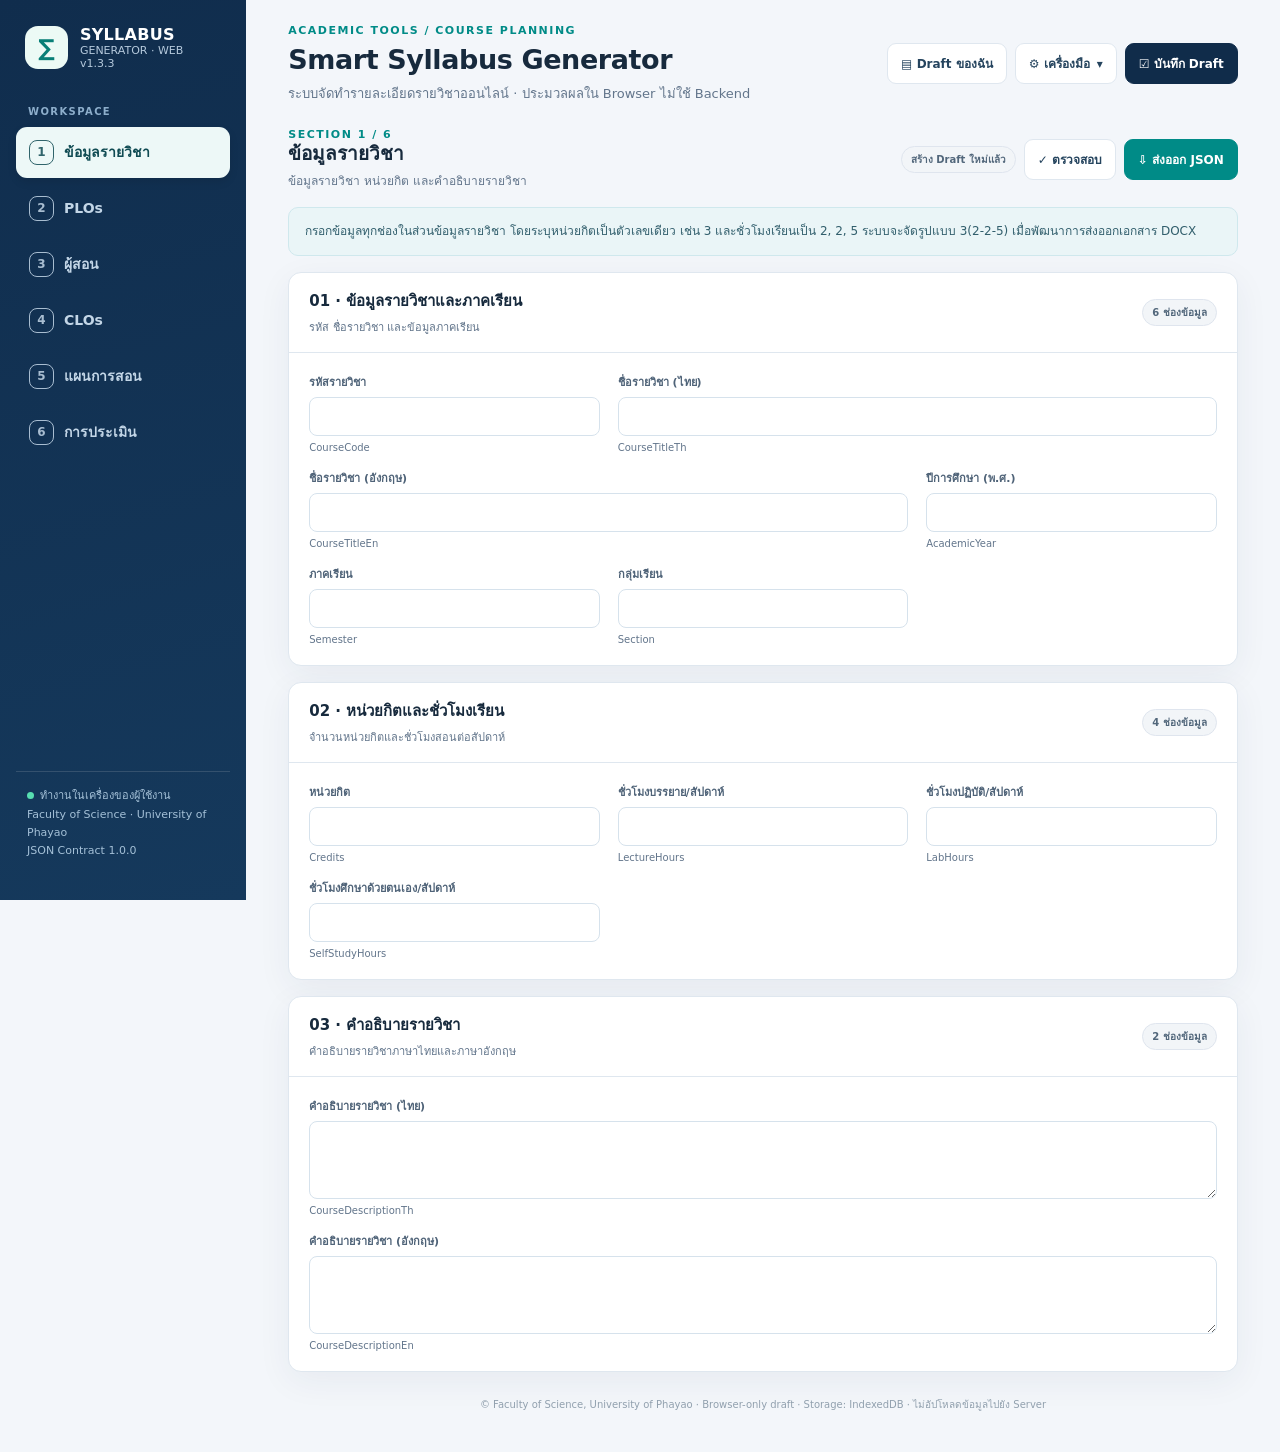
==== index.html @ 1b8a3387 "Fix draft defaults, instructor rows and resource dropdown v1.3.3" ====
<!DOCTYPE html>
<html lang="th">
<head>
<meta charset="UTF-8">
<meta name="viewport" content="width=device-width,initial-scale=1">
<meta name="theme-color" content="#102c4a">
<meta name="description" content="Smart Syllabus Generator — ออกแบบ Course Syllabus พร้อมบันทึก Draft และส่งออก JSON ใน Browser">
<title>Smart Syllabus Generator | Faculty of Science UP</title>
<style>
:root{color-scheme:light;--navy:#102c4a;--navy2:#1a3f65;--ink:#172a3d;--muted:#62758b;--line:#dfe7ef;--bg:#f3f6fa;--white:#fff;--teal:#008b87;--cyan:#dcf4f0;--blue:#edf5fd;--amber:#ad6818;--red:#b93c4c;--green:#0a8863;--shadow:0 9px 34px rgba(27,56,91,.06);font-family:'Sarabun','Leelawadee UI','Noto Sans Thai',system-ui,-apple-system,'Segoe UI',sans-serif}
*{box-sizing:border-box}body{margin:0;background:var(--bg);color:var(--ink);font-size:14px}button,input,textarea,select{font:inherit}button{cursor:pointer}button:disabled{opacity:.55;cursor:wait}button:focus-visible,input:focus-visible,select:focus-visible,textarea:focus-visible{outline:3px solid rgba(0,139,135,.26);outline-offset:2px}button:hover:not(:disabled){filter:brightness(.98)}a{color:var(--teal)}.app{display:grid;grid-template-columns:246px minmax(0,1fr);min-height:100vh}.sidebar{background:linear-gradient(165deg,#102d4d,#15395c);color:#fff;padding:25px 16px;display:flex;flex-direction:column;gap:30px;position:sticky;top:0;height:100vh;overflow:auto}.brand{display:flex;gap:12px;align-items:center;padding:0 9px}.brand-mark{background:#ecfaf5;border-radius:13px;width:43px;height:43px;display:grid;place-items:center;color:#087f77;font-size:23px;font-weight:800}.brand-title{font-weight:800;font-size:16px;letter-spacing:.3px}.brand-small{color:#b5c9dc;font-size:11px}.sidebar-label{color:#8daecb;letter-spacing:1.4px;font-size:10px;font-weight:700;margin:6px 12px 10px}.nav{display:flex;flex-direction:column;gap:5px}.nav button{display:flex;text-align:left;gap:12px;align-items:center;padding:13px 13px;background:transparent;color:#c3d6e7;border:0;border-radius:11px;font-weight:600;width:100%;line-height:1.35}.nav button.active{background:#edf8f7;color:#104b53;box-shadow:0 4px 10px rgba(0,0,0,.09)}.nav button:not(.active):hover{background:rgba(255,255,255,.09);color:white}.nav .num{display:grid;place-items:center;font-size:12px;border:1px solid currentColor;border-radius:8px;min-width:25px;height:25px;opacity:.85}.sidebar-bottom{margin-top:auto;color:#a4c0d7;font-size:11px;padding:15px 11px;border-top:1px solid #34516e;line-height:1.65}.dot{display:inline-block;width:7px;height:7px;background:#57deb1;border-radius:50%;margin-right:6px}.main{min-width:0;padding:24px clamp(17px,3.3vw,50px) 40px;max-width:1560px;width:100%;margin:auto}.topline{display:flex;align-items:center;justify-content:space-between;gap:14px;flex-wrap:wrap}.eyebrow{font-size:11px;font-weight:700;text-transform:uppercase;letter-spacing:1.5px;color:var(--teal)}h1{font-size:27px;margin:6px 0 6px;line-height:1.25;letter-spacing:-.4px}h2{font-size:19px;line-height:1.3;margin:0}h3{font-size:15px;margin:0}p{margin:0}small,.muted{color:var(--muted)}.header-desc{color:var(--muted);font-size:13px}.actions{display:flex;gap:8px;flex-wrap:wrap;align-items:center}.btn{border:1px solid var(--line);background:#fff;color:#25445e;padding:10px 13px;border-radius:9px;font-size:12px;font-weight:700;display:inline-flex;align-items:center;justify-content:center;gap:7px;min-height:38px}.btn-primary{background:var(--teal);border-color:var(--teal);color:#fff}.btn-navy{background:var(--navy);border-color:var(--navy);color:white}.btn-danger{color:var(--red);background:#fff5f6;border-color:#fad9de}.btn-mini{padding:6px 10px;min-height:30px;font-size:11px}.btn-ghost{border-color:transparent;background:transparent}.btn-wide{width:100%}.btn svg{width:16px;height:16px}.hero{margin-top:24px;background:linear-gradient(115deg,#173a5c,#22587b);border-radius:15px;min-height:148px;display:flex;justify-content:space-between;align-items:center;gap:30px;padding:25px 29px;color:white;box-shadow:var(--shadow);position:relative;overflow:hidden}.hero:after{content:"";position:absolute;right:3%;top:-55%;width:300px;height:300px;border:45px solid rgba(255,255,255,.045);border-radius:50%;pointer-events:none}.hero>*{z-index:1}.hero .meta{font-size:11px;color:#aee1e5;letter-spacing:1px;font-weight:700}.hero h2{font-size:24px;max-width:800px;margin:9px 0}.hero .sub{font-size:12px;color:#cadfeb}.hero .offering{background:rgba(255,255,255,.13);padding:12px 15px;border:1px solid rgba(255,255,255,.17);border-radius:10px;text-align:right;min-width:190px}.hero .offering strong{display:block;letter-spacing:.5px;font-size:15px}.hero .offering span{display:block;font-size:10px;color:#c1d5e5}.stats{display:grid;grid-template-columns:repeat(4,minmax(0,1fr));gap:12px;margin:18px 0 22px}.stat{background:white;border:1px solid var(--line);border-radius:12px;padding:15px 17px;display:flex;align-items:center;justify-content:space-between;gap:10px}.stat .hint{font-size:11px;color:var(--muted);font-weight:600}.stat .number{font-weight:800;font-size:24px;margin-top:5px}.stat .symbol{font-size:23px;opacity:.8;color:var(--teal)}.pagebar{display:flex;align-items:center;justify-content:space-between;gap:12px;margin:3px 0 17px;flex-wrap:wrap}.pagebar .intro{font-size:12px;color:var(--muted);margin-top:6px;max-width:800px}.section-stack{display:flex;flex-direction:column;gap:16px}.panel{border:1px solid var(--line);background:white;border-radius:13px;box-shadow:var(--shadow);overflow:hidden}.panel-head{padding:16px 20px;border-bottom:1px solid var(--line);display:flex;align-items:center;justify-content:space-between;gap:12px;flex-wrap:wrap}.panel-head h3{font-size:15px;font-weight:800}.panel-head .subhead{font-size:11px;color:var(--muted);margin-top:5px}.panel-body{padding:20px}.form-grid{display:grid;grid-template-columns:repeat(3,minmax(0,1fr));gap:16px 18px}.field{min-width:0;display:flex;flex-direction:column;gap:6px}.field.wide{grid-column:span 2}.field.full{grid-column:1/-1}.field label{font-size:11px;color:#4f6378;font-weight:700}.field .required{color:var(--red)}.field input,.field select,.field textarea{background:#fff;border:1px solid #d6e2ec;border-radius:8px;color:var(--ink);padding:9px 11px;outline:none;min-height:39px;width:100%}.field input:focus,.field textarea:focus,.field select:focus{border-color:#2caaa1;box-shadow:0 0 0 3px rgba(22,152,144,.11)}.field textarea{min-height:78px;line-height:1.55;resize:vertical}.field .micro{color:var(--muted);font-size:10px}.notice{background:#eaf5f7;border:1px solid #cfe8ed;border-radius:10px;color:#315e6c;padding:13px 16px;font-size:12px;line-height:1.7}.notice.warn{background:#fff8ed;border-color:#f8e7cb;color:#82561e}.table-wrap{overflow-x:auto;width:100%}.editor-table{width:100%;min-width:850px;border-collapse:separate;border-spacing:0;text-align:left}.editor-table th{font-size:10px;font-weight:800;letter-spacing:.05px;text-transform:uppercase;color:#5f7385;background:#f4f8fb;border-bottom:1px solid var(--line);padding:10px 10px;white-space:nowrap}.editor-table td{padding:8px 7px;border-bottom:1px solid #edf1f5;vertical-align:top}.editor-table tr:last-child td{border-bottom:0}.editor-table tr:hover td{background:#fbfdff}.editor-table td input:not([type=checkbox]),.editor-table td select,.editor-table td textarea{background:white;color:var(--ink);border:1px solid #dde6ee;border-radius:7px;padding:9px 8px;width:100%;min-width:88px;min-height:37px}.editor-table td textarea{min-height:58px;resize:vertical;line-height:1.45}.editor-table .narrow{min-width:65px!important;max-width:95px}.editor-table .long{min-width:210px!important}.editor-table .small{min-width:110px!important}.editor-table .row-no{color:#8b9bad;font-size:11px;font-weight:700;padding-top:18px;white-space:nowrap}.editor-table .del{background:#fff7f6;color:#b65057;border:1px solid #f4d6d8;border-radius:7px;width:32px;height:33px}.editor-table .check{width:18px;height:18px;accent-color:var(--teal);margin-top:8px}.table-note{padding:12px 18px;border-top:1px solid var(--line);font-size:11px;color:var(--muted);background:#fbfdff}.inline-row{display:flex;gap:8px;flex-wrap:wrap;align-items:center}.pill{background:#e9f6f3;color:#0c776e;border:1px solid #cef0e9;padding:5px 9px;border-radius:100px;font-size:10px;font-weight:800}.pill.neutral{color:#52677b;background:#f2f5f8;border-color:#dfe5ee}.pill.bad{background:#fff1f1;color:#ae3c4d;border-color:#f3d8dc}.switchbar{display:inline-flex;background:#edf2f7;padding:4px;border-radius:10px;gap:3px}.switchbar button{background:transparent;color:#5f7486;border:0;border-radius:7px;padding:9px 16px;font-weight:700;font-size:12px}.switchbar button.active{background:white;box-shadow:0 2px 6px rgba(0,0,0,.07);color:#147e79}.validate-area{display:none;margin:20px 0 0}.validate-area.visible{display:block}.results-head{display:flex;justify-content:space-between;align-items:center;gap:10px;margin-bottom:12px;flex-wrap:wrap}.issues{display:grid;grid-template-columns:1fr 1fr;gap:10px}.issue{background:white;border:1px solid var(--line);border-radius:9px;padding:12px 15px;display:flex;gap:12px;align-items:flex-start;font-size:12px;text-align:left;width:100%;color:var(--ink)}.issue .severity{font-weight:800;color:var(--red);min-width:42px}.issue.warning .severity{color:#a76b17}.issue .where{font-size:10px;color:var(--muted);margin-top:4px}.issue.ok{border-color:#cbe9dc;background:#effbf5}.toast{position:fixed;bottom:22px;right:22px;background:#153e56;color:white;padding:13px 17px;border-radius:10px;box-shadow:0 12px 40px #0003;z-index:999;max-width:min(420px,90vw);font-size:12px;line-height:1.6}.drawer-back{position:fixed;inset:0;background:#08253d55;z-index:100;display:flex;justify-content:flex-end}.drawer{background:white;width:min(440px,100vw);height:100%;padding:25px;overflow:auto;box-shadow:-8px 0 40px #08253d22}.drawer h2{margin:0 0 5px}.draft-item{border:1px solid var(--line);border-radius:9px;padding:12px;margin:10px 0;display:flex;gap:7px;justify-content:space-between;align-items:center}.draft-item strong{font-size:12px;display:block}.draft-item small{display:block;font-size:10px;margin:5px 0}.draft-item.current{border-color:var(--teal);background:#f6fdfb}.empty{padding:30px;text-align:center;color:var(--muted);font-size:12px}.footerline{color:#91a0ae;font-size:10px;margin-top:25px;text-align:center}.hidden{display:none!important}@media(max-width:1100px){.form-grid{grid-template-columns:repeat(2,minmax(0,1fr))}.stats{grid-template-columns:repeat(2,minmax(0,1fr))}.app{grid-template-columns:205px minmax(0,1fr)}.sidebar{padding:22px 10px}}@media(max-width:770px){.app{display:block}.sidebar{position:static;width:100%;height:auto;gap:12px;padding:14px;overflow:visible}.sidebar-label,.sidebar-bottom{display:none}.brand{padding:0 0 5px}.nav{flex-direction:row;overflow:auto;padding-bottom:3px}.nav button{width:auto;flex-shrink:0;padding:9px 12px;font-size:11px;gap:6px}.nav .num{display:none}.main{padding:16px}.hero{padding:20px;min-height:auto}.hero h2{font-size:19px}.hero .offering{min-width:140px}.topline{align-items:flex-start}h1{font-size:23px}.issues{grid-template-columns:1fr}}@media(max-width:510px){.form-grid{grid-template-columns:1fr}.field.wide{grid-column:1}.hero{display:block}.hero .offering{text-align:left;margin-top:17px;width:max-content}.stats{gap:8px}.stat{padding:10px}.stat .number{font-size:20px}.panel-body{padding:13px}.panel-head{padding:14px}.actions{gap:5px}.btn{padding:9px 10px;font-size:11px}}

/* Phase 1.1 UX refinement (schema + storage keys unchanged). */
.nav-state{margin-left:auto;font-size:13px;font-weight:800;color:#a2bbce}
.nav-state.complete{color:#5be4b3}.nav-state.partial{color:#f0c879}
.progress-card{margin:2px 0 23px;padding:20px 22px;border:1px solid var(--line);border-radius:14px;background:#fff;box-shadow:var(--shadow)}
.progress-heading{display:flex;align-items:center;justify-content:space-between;gap:10px;flex-wrap:wrap}
.progress-heading h2{margin-top:4px;font-size:17px}.progress-heading strong{font-size:18px;color:#087e78;font-variant-numeric:tabular-nums}
.progress-track{height:8px;border-radius:99px;background:#e5edf2;overflow:hidden;margin:15px 0 12px}
#progress-fill{height:100%;width:0;background:#078e84;border-radius:99px;transition:width .25s ease}
.progress-steps{display:grid;grid-template-columns:repeat(6,minmax(0,1fr));gap:8px}
.progress-step{border:1px solid var(--line);background:#f8fafc;border-radius:9px;min-height:72px;text-align:left;padding:9px 10px;color:var(--ink);display:flex;flex-wrap:wrap;gap:6px;align-content:flex-start;align-items:center;font-size:11px;font-weight:700}
.progress-step:hover{border-color:#a5bfc9}.progress-step[aria-current="step"]{outline:2px solid #4ea9a4;outline-offset:0}
.step-index{border:1px solid #c7d6e3;color:#55718a;border-radius:7px;min-width:21px;height:21px;display:inline-grid;place-items:center}
.progress-step.complete{background:#f0fbf6;border-color:#c5e9d9;color:#166753}
.progress-step.complete .step-index{color:#fff;background:#0a8863;border-color:#0a8863}
.progress-step.partial{background:#fffaf0;border-color:#efdcb7}
.progress-step.partial .step-index{border-color:#ddb977;color:#98641b}
.step-state{width:100%;font-size:10px;font-weight:500;color:var(--muted);padding-left:1px}
.progress-footnote{font-size:11px;color:var(--muted);margin-top:11px}
.tools-menu{position:relative}.tools-menu>summary{list-style:none;user-select:none;cursor:pointer}
.tools-menu>summary::-webkit-details-marker{display:none}
.tools-menu[open]>summary{border-color:var(--teal);color:var(--teal)}
.tools-dropdown{position:absolute;right:0;top:calc(100% + 7px);z-index:80;width:225px;padding:7px;background:white;border:1px solid var(--line);border-radius:12px;box-shadow:0 12px 30px #102c4a25}
.tools-caption{padding:8px 10px;font-size:10px;color:var(--muted);font-weight:700}
.tools-dropdown button{display:block;width:100%;border:0;background:transparent;text-align:left;padding:11px 10px;border-radius:8px;color:var(--ink);font-weight:600;font-size:12px}
.tools-dropdown button:hover{background:#eff7f8}
.course-jumps{display:flex;gap:8px;align-items:center;flex-wrap:wrap;background:#e9f2f8;border:1px solid #d5e4ee;border-radius:12px;padding:12px 14px}
.course-jumps>span{font-size:11px;color:#466580;font-weight:800;margin-right:3px}
.jump-pill{background:white;border:1px solid #cbdde9;border-radius:99px;padding:7px 12px;font-size:11px;font-weight:700;color:#285474}
.jump-pill:hover{background:#d5ecee;border-color:#5ba6ac}
.panel[id],.panel,.progress-card{scroll-margin-top:16px}
@media(max-width:1200px){.progress-steps{grid-template-columns:repeat(3,minmax(0,1fr))}}
@media(max-width:650px){.progress-card{padding:15px}.progress-steps{grid-template-columns:repeat(2,minmax(0,1fr))}.progress-step{min-height:66px}.tools-dropdown{right:-65px}}
@media(max-width:400px){.progress-step{font-size:10px}.actions{width:100%}.tools-dropdown{right:-100px}}


/* v1.1.1 — Sidebar navigation bug fix.
   Do not reuse the global .empty utility on navigation status icons:
   .empty adds 30px padding and makes each nav item ~100px tall.
   Also reserve explicit width for status and label to prevent Thai wrapping.
*/
.nav button { gap: 10px; min-height: 51px; }
.nav .num { flex: 0 0 25px; }
.nav button > span:nth-child(2) { flex: 1 1 auto; min-width: 0; white-space: nowrap; }
.nav button > .nav-state { flex: 0 0 14px; width: 14px; min-width: 14px; margin-left: auto; padding: 0; text-align: center; line-height: 1.25; }
.nav button.active > .nav-state { color: #0b7870; }
.nav button.active > .nav-state.partial { color: #9d681b; }
@media (max-width: 770px) {
  .nav button { min-height: 42px; }
  .nav button > span:nth-child(2) { flex: 0 0 auto; }
  .nav button > .nav-state { margin-left: 0; }
}

/* v1.2: simple authoring layout, no dashboard, read-only PLO master and instructor selector */
.main>.pagebar{margin-top:24px}
.master-summary{margin-top:15px;padding:12px 14px;border-radius:9px;background:#edf8f6;color:#17665f;font-weight:700;font-size:12px}
.plo-list{display:flex;flex-direction:column;padding:4px 21px 10px}
.plo-item{display:grid;grid-template-columns:72px minmax(0,1fr);gap:12px;border-bottom:1px solid #e9eff4;padding:15px 3px;align-items:start}
.plo-item:last-child{border-bottom:0}
.plo-code{background:#eaf7f5;color:#087d78;padding:7px 10px;border-radius:8px;font-size:12px;text-align:center}
.plo-description{line-height:1.65;white-space:pre-line;color:var(--ink);font-size:13px}
.plo-category{color:var(--muted);font-size:11px;margin-top:6px}
.instructor-editor{min-width:760px}
.instructor-editor th:nth-child(2){width:33%}
.instructor-editor th:nth-child(3){width:23%}
.instructor-editor td select{min-width:245px}
.instructor-editor td .teacher-current{color:var(--muted);font-size:11px;margin-top:5px}
.instructor-editor .teacher-department{display:block;font-size:12px;line-height:1.6;padding-top:7px;max-width:240px}
.instructor-editor td.teacher-check{text-align:center}
@media(max-width:650px){.plo-list{padding:2px 12px 8px}.plo-item{grid-template-columns:56px minmax(0,1fr);gap:8px}.plo-code{padding:6px 5px;font-size:11px}}

/* v1.3 — compact authoring, editable dropdown suggestions and PLO mappings */
.table-CLOs{min-width:850px}.table-LecturePlans,.table-LabPlans{min-width:1040px}.table-Assessments{min-width:820px}.table-Resources{min-width:850px}
.table-LecturePlans th:nth-child(3),.table-LabPlans th:nth-child(3){min-width:290px}
.table-LecturePlans th:nth-child(4),.table-LabPlans th:nth-child(4){min-width:235px}
.table-LecturePlans th:last-child,.table-LabPlans th:last-child{width:45px}
.weekly-topic{min-width:270px;min-height:85px;resize:vertical}
.editable-choice input{min-width:190px}.editable-choice .choice-hint{font-size:10px;color:var(--muted);display:block;margin-top:5px}
.plo-picker{min-width:225px}.plo-picker select{width:100%;max-width:360px}.chips{display:flex;flex-wrap:wrap;gap:5px;margin-top:8px}
.chip{border:1px solid #b9d8d3;background:#eef9f6;color:#08766e;border-radius:18px;padding:5px 9px;font-size:11px;font-weight:750}
.chip:hover{background:#d9f2eb}.manual-teacher{display:grid;gap:7px;margin-top:9px}.manual-teacher input{width:100%}
.instructor-editor{min-width:690px}.instructor-editor th:nth-child(2){width:43%}.instructor-editor th:nth-child(3){width:32%}
@media(max-width:770px){.table-wrap{overflow-x:auto}}

/* v1.3.1 — multi-instructor weekly plan and familiar grade cutoffs */
.table-LecturePlans,.table-LabPlans{min-width:1110px}
.table-LecturePlans th:nth-child(6),.table-LabPlans th:nth-child(6){min-width:285px}
.teacher-multi{min-width:240px;max-width:420px;display:grid;gap:7px}
.teacher-multi>select{min-width:240px}
.teacher-chips{display:flex;flex-wrap:wrap;gap:6px}
.teacher-custom{display:flex;align-items:center;gap:5px}
.teacher-custom input{min-width:158px!important;flex:1}
.teacher-custom button{flex:0 0 auto;white-space:nowrap}
.grade-layout{display:grid;grid-template-columns:minmax(230px,1fr) minmax(240px,320px);gap:28px;align-items:start}
.grade-mode-field{width:100%}
.grade-table-wrap{width:100%;max-width:320px}
.grade-table{border-collapse:collapse;width:100%;font-size:13px;border:1px solid #a6bed0}
.grade-table th{background:#dcecff;border:1px solid #aec7d8;padding:8px 10px;text-align:center;color:#193750}
.grade-table td{border:1px solid #aec7d8;background:#eff6fd;height:40px;padding:3px 8px}
.grade-table td.grade-label{font-weight:700;width:60px}
.grade-table td.grade-op{text-align:center;width:36px;color:#1b3041;font-weight:700}
.grade-table input{display:block;width:100%;height:31px;background:#fff;border:1px solid #aabfd2;border-radius:3px;text-align:center;padding:4px;color:#182c40}
.grade-table tr.inactive td{background:#f2f3f5;color:#9aa4af}
.grade-table tr.inactive input{background:#edf0f2;cursor:not-allowed}
.grade-table .terminal-grade{display:block;text-align:center;color:#a5adba}
.grade-help{grid-column:2;font-size:11px;color:var(--muted);line-height:1.6;margin-top:-18px}
@media(max-width:780px){.grade-layout{grid-template-columns:1fr;gap:15px}.grade-help{grid-column:1;margin-top:-4px}}

</style>
</head>
<body>
<div class="app">
<aside class="sidebar">
  <div class="brand"><div class="brand-mark">∑</div><div><div class="brand-title">SYLLABUS</div><div class="brand-small">GENERATOR · WEB v1.3.3</div></div></div>
  <div><div class="sidebar-label">WORKSPACE</div><nav class="nav" id="nav" aria-label="เมนูกรอกข้อมูล"></nav></div>
  <div class="sidebar-bottom"><span class="dot"></span>ทำงานในเครื่องของผู้ใช้งาน<br>Faculty of Science · University of Phayao<br>JSON Contract 1.0.0</div>
</aside>
<main class="main">
 <div class="topline">
  <div><div class="eyebrow">ACADEMIC TOOLS / COURSE PLANNING</div><h1>Smart Syllabus Generator</h1><p class="header-desc">ระบบจัดทำรายละเอียดรายวิชาออนไลน์ · ประมวลผลใน Browser ไม่ใช้ Backend</p></div>
  <div class="actions" role="group" aria-label="เครื่องมือจัดการ Draft">
    <button type="button" class="btn" data-action="drafts">▤ Draft ของฉัน</button>
    <details class="tools-menu" id="tools-menu"><summary class="btn">⚙ เครื่องมือ <span aria-hidden="true">▾</span></summary>
      <div class="tools-dropdown">
        <div class="tools-caption">จัดการไฟล์และข้อมูล</div>
        <button type="button" data-action="new">＋ สร้าง Draft ใหม่</button>
        <button type="button" data-action="import">⇧ นำเข้า JSON</button>
        <button type="button" data-action="backup">⇩ สำรอง Draft JSON</button>
        <button type="button" data-action="demo">◈ โหลดข้อมูลตัวอย่าง</button>
      </div>
    </details>
    <button type="button" class="btn btn-navy" data-action="save">☑ บันทึก Draft</button>
  </div> </div>
 <div class="pagebar"><div><div class="eyebrow" id="tab-number">SECTION 1 / 6</div><h2 id="tab-title">ข้อมูลรายวิชา</h2><p class="intro" id="tab-desc">ข้อมูลรายวิชา</p></div><div class="inline-row"><span class="pill neutral" id="save-status" role="status" aria-live="polite">กำลังโหลด...</span><button type="button" class="btn" data-action="validate">✓ ตรวจสอบ</button><button type="button" class="btn btn-primary" data-action="export">⇩ ส่งออก JSON</button></div></div>
 <div id="panel-content" aria-live="polite"></div>
 <section id="validation" class="validate-area" aria-live="polite"><div class="results-head"><h2 id="issue-heading">ผลตรวจสอบ</h2><span class="pill neutral">คลิกเพื่อไปยังแท็บที่เกี่ยวข้อง</span></div><div class="issues" id="issue-list"></div></section>
 <div class="footerline">© Faculty of Science, University of Phayao · Browser-only draft · Storage: <span id="storage-label">—</span> · ไม่อัปโหลดข้อมูลไปยัง Server</div>
</main>
</div>
<div id="drawer" class="drawer-back hidden"><div class="drawer" role="dialog" aria-modal="true" aria-labelledby="drawer-title"><div class="topline"><div><h2 id="drawer-title">Draft ที่บันทึกไว้</h2><p class="muted">เก็บใน Browser ของเครื่องและโปรไฟล์นี้เท่านั้น</p></div><button class="btn btn-mini" data-action="close-drawer" aria-label="ปิด">✕ ปิด</button></div><div class="notice warn" style="margin-top:20px">ข้อมูลนี้จะไม่ซิงก์ระหว่างอุปกรณ์ หากเปลี่ยนเครื่องหรือล้างข้อมูล Browser อาจสูญหาย กรุณา Export JSON เป็นระยะ</div><div id="draft-list"></div></div></div>
<input id="file-import" class="hidden" type="file" accept=".json,application/json">
<div id="toast" class="toast hidden" role="status" aria-live="polite"></div>
<script type="application/json" id="contract-json">{"$schema":"https://json-schema.org/draft/2020-12/schema","$id":"https://up.ac.th/syllabus/schema/1.0.0","title":"Smart Excel Syllabus Canonical Contract (proposed for Blazor)","description":"Contract v1.0 for independent Excel source and future REG view. SQL DDL is a proposed migration, not a snapshot of existing database.","type":"object","additionalProperties":false,"required":["SchemaVersion","OfferingId","SourceType","ExtractedAt","CourseInfo","Curriculum","Instructors","PLOs","CLOs","ClassMeetings","Exams","StudentGroups","LecturePlans","LabPlans","Assessments","GradeScale","Resources"],"properties":{"SchemaVersion":{"const":"1.0.0"},"OfferingId":{"type":"string","pattern":"^[A-Za-z0-9_-]+-[0-9]+-[0-9]{4}-SEC[A-Za-z0-9]+$"},"SourceType":{"type":"string","enum":["ExcelManual","RegView","BlazorManual"]},"ExtractedAt":{"type":"string","format":"date-time"},"CourseInfo":{"type":"object","additionalProperties":false,"properties":{"CourseCode":{"type":"string"},"CourseTitleTh":{"type":"string"},"CourseTitleEn":{"type":"string"},"CourseDescriptionTh":{"type":"string"},"CourseDescriptionEn":{"type":"string"},"Credits":{"type":"string"},"LectureHours":{"type":"integer"},"LabHours":{"type":"integer"},"SelfStudyHours":{"type":"integer"},"AcademicYear":{"type":"integer"},"Semester":{"type":"string"},"Section":{"type":"string"},"FacultyName":{"type":"string"},"UniversityName":{"type":"string"},"TeachingLanguage":{"type":"string"},"DeliveryMode":{"type":"string"},"Prerequisites":{"type":"string"},"Remarks":{"type":"string"}},"required":["CourseCode","CourseTitleTh","Credits","AcademicYear","Semester","Section"]},"Curriculum":{"type":"object","additionalProperties":false,"properties":{"CurriculumCode":{"type":"string"},"CurriculumName":{"type":"string"},"CurriculumRevisionYear":{"type":"integer"},"ProgramCode":{"type":"string"},"ProgramName":{"type":"string"},"DegreeLevel":{"type":"string"},"DepartmentName":{"type":"string"}},"required":[]},"Instructors":{"type":"array","items":{"type":"object","additionalProperties":false,"properties":{"StaffId":{"type":"string"},"IsResponsibleInstructor":{"type":"boolean"},"Prefix":{"type":"string"},"FirstName":{"type":"string"},"LastName":{"type":"string"},"DisplayName":{"type":"string"},"Email":{"type":"string"},"Department":{"type":"string"},"LecturePercent":{"type":"number"},"LabPercent":{"type":"number"},"Notes":{"type":"string"}},"required":["IsResponsibleInstructor"]}},"PLOs":{"type":"array","items":{"type":"object","additionalProperties":false,"properties":{"PloCode":{"type":"string"},"DescriptionTh":{"type":"string"},"DescriptionEn":{"type":"string"},"Category":{"type":"string"},"Notes":{"type":"string"}},"required":["PloCode","DescriptionTh"]}},"CLOs":{"type":"array","items":{"type":"object","additionalProperties":false,"properties":{"CloCode":{"type":"string"},"DescriptionTh":{"type":"string"},"BloomLevel":{"type":"string"},"MappedPloCodes":{"type":"array","items":{"type":"string"},"uniqueItems":true},"Notes":{"type":"string"}},"required":["CloCode","DescriptionTh"]}},"ClassMeetings":{"type":"array","items":{"type":"object","additionalProperties":false,"properties":{"DayOfWeek":{"type":"string"},"StartTime":{"type":"string","pattern":"^([01][0-9]|2[0-3]):[0-5][0-9]$"},"EndTime":{"type":"string","pattern":"^([01][0-9]|2[0-3]):[0-5][0-9]$"},"RoomCode":{"type":"string"},"DeliveryType":{"type":"string"},"Notes":{"type":"string"}},"required":[]}},"Exams":{"type":"array","items":{"type":"object","additionalProperties":false,"properties":{"ExamTypeCode":{"type":"string"},"ExamDate":{"type":"string","format":"date"},"StartTime":{"type":"string","pattern":"^([01][0-9]|2[0-3]):[0-5][0-9]$"},"EndTime":{"type":"string","pattern":"^([01][0-9]|2[0-3]):[0-5][0-9]$"},"RoomCode":{"type":"string"},"Notes":{"type":"string"}},"required":[]}},"StudentGroups":{"type":"array","items":{"type":"object","additionalProperties":false,"properties":{"StudentProgramName":{"type":"string"},"StudentYearLevel":{"type":"integer"},"RegisteredStudentCount":{"type":"integer"},"StudentCurriculumCode":{"type":"string"},"StudentCurriculumRevisionYear":{"type":"integer"},"Notes":{"type":"string"}},"required":[]}},"LecturePlans":{"type":"array","items":{"type":"object","additionalProperties":false,"properties":{"WeekNumber":{"type":"integer"},"Topic":{"type":"string"},"LearningActivities":{"type":"string"},"TeachingMethods":{"type":"string"},"MappedCloCodes":{"type":"array","items":{"type":"string"},"uniqueItems":true},"AssessmentMethods":{"type":"string"},"Notes":{"type":"string"}},"required":["WeekNumber","Topic"]}},"LabPlans":{"type":"array","items":{"type":"object","additionalProperties":false,"properties":{"WeekNumber":{"type":"integer"},"Topic":{"type":"string"},"LearningActivities":{"type":"string"},"TeachingMethods":{"type":"string"},"MappedCloCodes":{"type":"array","items":{"type":"string"},"uniqueItems":true},"AssessmentMethods":{"type":"string"},"Notes":{"type":"string"}},"required":["WeekNumber","Topic"]}},"Assessments":{"type":"array","items":{"type":"object","additionalProperties":false,"properties":{"AssessmentCode":{"type":"string"},"AssessmentName":{"type":"string"},"AssessmentType":{"type":"string"},"WeightPercent":{"type":"number"},"MappedCloCodes":{"type":"array","items":{"type":"string"},"uniqueItems":true},"Notes":{"type":"string"}},"required":["AssessmentName","WeightPercent"]}},"GradeScale":{"type":"array","items":{"type":"object","additionalProperties":false,"properties":{"Grade":{"type":"string"},"MinimumScore":{"type":"number"},"MaximumScore":{"type":"number"},"Notes":{"type":"string"}},"required":[]}},"Resources":{"type":"array","items":{"type":"object","additionalProperties":false,"properties":{"ResourceType":{"type":"string"},"Title":{"type":"string"},"Author":{"type":"string"},"Year":{"type":"integer"},"Url":{"type":"string"},"Notes":{"type":"string"}},"required":[]}}}}</script>
<script type="application/json" id="demo-json">{"SchemaVersion":"1.0.0","OfferingId":"244442-1-2569-SEC01","SourceType":"ExcelManual","ExtractedAt":"2026-10-28T08:10:15+00:00","CourseInfo":{"CourseCode":"244442","CourseTitleTh":"ไมโครคอนโทรลเลอร์และการเขียนโปรแกรม","CourseTitleEn":"Microcontroller and Programming","CourseDescriptionTh":"ศึกษาพื้นฐานไมโครคอนโทรลเลอร์ การเชื่อมต่ออุปกรณ์และการเขียนโปรแกรม (ข้อมูลสมมติสำหรับทดสอบเท่านั้น)","Credits":"3","LectureHours":2,"LabHours":2,"SelfStudyHours":5,"AcademicYear":2569,"Semester":"1","Section":"01","FacultyName":"คณะวิทยาศาสตร์","UniversityName":"มหาวิทยาลัยพะเยา","TeachingLanguage":"ไทย","CourseDescriptionEn":"Introduction to microcontrollers, programming, peripheral interfacing, and basic applications (sample data only)."},"Curriculum":{"CurriculumName":"หลักสูตรวิทยาศาสตรบัณฑิต","ProgramName":"สาขาวิชาฟิสิกส์","CurriculumCode":"BS-PHYSICS","DegreeLevel":"วิทยาศาสตรบัณฑิต"},"Instructors":[{"StaffId":"DEMO001","IsResponsibleInstructor":true,"Prefix":"ผศ.ดร.","FirstName":"ตัวอย่าง","LastName":"ผู้สอน","DisplayName":"ผศ.ดร. ตัวอย่าง ผู้สอน","Email":"demo@example.invalid","Department":"คณะวิทยาศาสตร์","LecturePercent":100.0,"LabPercent":100.0,"Notes":"ข้อมูลสมมติเท่านั้น"}],"PLOs":[{"PloCode":"PLO1","DescriptionTh":"ผู้เรียนสามารถใช้ภาษาในการสื่อสารได้อย่างมีประสิทธิภาพ","Category":"Knowledge / Communication","Notes":""},{"PloCode":"PLO2","DescriptionTh":"ผู้เรียนสามารถใช้เทคโนโลยียุคดิจิทัลอย่างรู้เท่าทัน","Category":"Practical / Digital / AI","Notes":""},{"PloCode":"PLO3","DescriptionTh":"ผู้เรียนสามารถจัดการชีวิตตนเองอย่างมีคุณธรรมและจริยธรรม","Category":"Ethics","Notes":""},{"PloCode":"PLO4","DescriptionTh":"ผู้เรียนสามารถทำงานร่วมกับผู้อื่นและแสดงออกถึงคุณลักษณะความเป็นพลเมืองที่มีคุณค่าของสังคมไทยและสังคมโลก","Category":"Communication / Teamwork","Notes":""},{"PloCode":"PLO5","DescriptionTh":"ผู้เรียนสามารถแสดงออกซึ่งทักษะการเรียนรู้ตลอดชีวิต","Category":"Lifelong Learning","Notes":""},{"PloCode":"PLO6","DescriptionTh":"ผู้เรียนสามารถออกแบบนวัตกรรมทางวิชาชีพด้วยกระบวนการคิดเชิงออกแบบได้","Category":"Design Thinking","Notes":""},{"PloCode":"PLO7","DescriptionTh":"ผู้เรียนสามารถอธิบายหลักการทางฟิสิกส์พื้นฐานได้","Category":"Knowledge","Notes":""},{"PloCode":"PLO8","DescriptionTh":"ผู้เรียนสามารถทำการทดลองทางฟิสิกส์ด้วยกระบวนวิธีทางวิทยาศาสตร์ได้","Category":"Knowledge/ Practical","Notes":""},{"PloCode":"PLO9","DescriptionTh":"ผู้เรียนสามารถวิเคราะห์ผลการทดลองหรือข้อมูลทางฟิสิกส์ได้","Category":"Knowledge/ Practical","Notes":""},{"PloCode":"PLO10","DescriptionTh":"ผู้เรียนสามารถวิพากษ์ผลการทดลองทางฟิสิกส์ได้","Category":"Knowledge/ Practical","Notes":""},{"PloCode":"PLO11","DescriptionTh":"ผู้เรียนสามารถสร้างนวัตกรรมหรืองานวิจัยที่เกิดประโยชน์","Category":"Knowledge/ Practical/ Innovation","Notes":""}],"CLOs":[{"CloCode":"CLO1","DescriptionTh":"ออกแบบโปรแกรมไมโครคอนโทรลเลอร์พื้นฐาน (ตัวอย่างสมมติ)","BloomLevel":"Apply","MappedPloCodes":["PLO7"]}],"ClassMeetings":[{"DayOfWeek":"จันทร์","StartTime":"09:00","EndTime":"11:00","RoomCode":"DEMO-LAB","DeliveryType":"Lecture","Notes":"ตัวอย่าง"}],"Exams":[{"ExamTypeCode":"M","ExamDate":"2027-01-15","StartTime":"09:00","EndTime":"12:00","RoomCode":"DEMO-ROOM","Notes":"ตัวอย่าง ไม่ใช่ตารางสอบจริง"}],"StudentGroups":[{"StudentProgramName":"ฟิสิกส์","StudentYearLevel":2,"RegisteredStudentCount":25,"StudentCurriculumCode":"DEMO-CURR","StudentCurriculumRevisionYear":2568,"Notes":"ข้อมูลสมมติ"}],"LecturePlans":[{"WeekNumber":1,"Topic":"หัวข้อสัปดาห์ที่ 1 (ตัวอย่าง)\nกิจกรรมสัปดาห์ที่ 1","TeachingMethods":"การบรรยายเชิงปฏิสัมพันธ์","MappedCloCodes":["CLO1"],"Notes":"ผศ.ดร. ตัวอย่าง ผู้สอน"},{"WeekNumber":2,"Topic":"หัวข้อสัปดาห์ที่ 2 (ตัวอย่าง)\nกิจกรรมสัปดาห์ที่ 2","TeachingMethods":"การบรรยายเชิงปฏิสัมพันธ์","MappedCloCodes":["CLO1"],"Notes":"ผศ.ดร. ตัวอย่าง ผู้สอน"},{"WeekNumber":3,"Topic":"หัวข้อสัปดาห์ที่ 3 (ตัวอย่าง)\nกิจกรรมสัปดาห์ที่ 3","TeachingMethods":"การบรรยายเชิงปฏิสัมพันธ์","MappedCloCodes":["CLO1"],"Notes":"ผศ.ดร. ตัวอย่าง ผู้สอน"},{"WeekNumber":4,"Topic":"หัวข้อสัปดาห์ที่ 4 (ตัวอย่าง)\nกิจกรรมสัปดาห์ที่ 4","TeachingMethods":"การบรรยายเชิงปฏิสัมพันธ์","MappedCloCodes":["CLO1"],"Notes":"ผศ.ดร. ตัวอย่าง ผู้สอน"},{"WeekNumber":5,"Topic":"หัวข้อสัปดาห์ที่ 5 (ตัวอย่าง)\nกิจกรรมสัปดาห์ที่ 5","TeachingMethods":"การบรรยายเชิงปฏิสัมพันธ์","MappedCloCodes":["CLO1"],"Notes":"ผศ.ดร. ตัวอย่าง ผู้สอน"},{"WeekNumber":6,"Topic":"หัวข้อสัปดาห์ที่ 6 (ตัวอย่าง)\nกิจกรรมสัปดาห์ที่ 6","TeachingMethods":"การบรรยายเชิงปฏิสัมพันธ์","MappedCloCodes":["CLO1"],"Notes":"ผศ.ดร. ตัวอย่าง ผู้สอน"},{"WeekNumber":7,"Topic":"หัวข้อสัปดาห์ที่ 7 (ตัวอย่าง)\nกิจกรรมสัปดาห์ที่ 7","TeachingMethods":"การบรรยายเชิงปฏิสัมพันธ์","MappedCloCodes":["CLO1"],"Notes":"ผศ.ดร. ตัวอย่าง ผู้สอน"},{"WeekNumber":8,"Topic":"หัวข้อสัปดาห์ที่ 8 (ตัวอย่าง)\nกิจกรรมสัปดาห์ที่ 8","TeachingMethods":"การบรรยายเชิงปฏิสัมพันธ์","MappedCloCodes":["CLO1"],"Notes":"ผศ.ดร. ตัวอย่าง ผู้สอน"},{"WeekNumber":9,"Topic":"หัวข้อสัปดาห์ที่ 9 (ตัวอย่าง)\nกิจกรรมสัปดาห์ที่ 9","TeachingMethods":"การบรรยายเชิงปฏิสัมพันธ์","MappedCloCodes":["CLO1"],"Notes":"ผศ.ดร. ตัวอย่าง ผู้สอน"},{"WeekNumber":10,"Topic":"หัวข้อสัปดาห์ที่ 10 (ตัวอย่าง)\nกิจกรรมสัปดาห์ที่ 10","TeachingMethods":"การบรรยายเชิงปฏิสัมพันธ์","MappedCloCodes":["CLO1"],"Notes":"ผศ.ดร. ตัวอย่าง ผู้สอน"},{"WeekNumber":11,"Topic":"หัวข้อสัปดาห์ที่ 11 (ตัวอย่าง)\nกิจกรรมสัปดาห์ที่ 11","TeachingMethods":"การบรรยายเชิงปฏิสัมพันธ์","MappedCloCodes":["CLO1"],"Notes":"ผศ.ดร. ตัวอย่าง ผู้สอน"},{"WeekNumber":12,"Topic":"หัวข้อสัปดาห์ที่ 12 (ตัวอย่าง)\nกิจกรรมสัปดาห์ที่ 12","TeachingMethods":"การบรรยายเชิงปฏิสัมพันธ์","MappedCloCodes":["CLO1"],"Notes":"ผศ.ดร. ตัวอย่าง ผู้สอน"},{"WeekNumber":13,"Topic":"หัวข้อสัปดาห์ที่ 13 (ตัวอย่าง)\nกิจกรรมสัปดาห์ที่ 13","TeachingMethods":"การบรรยายเชิงปฏิสัมพันธ์","MappedCloCodes":["CLO1"],"Notes":"ผศ.ดร. ตัวอย่าง ผู้สอน"},{"WeekNumber":14,"Topic":"หัวข้อสัปดาห์ที่ 14 (ตัวอย่าง)\nกิจกรรมสัปดาห์ที่ 14","TeachingMethods":"การบรรยายเชิงปฏิสัมพันธ์","MappedCloCodes":["CLO1"],"Notes":"ผศ.ดร. ตัวอย่าง ผู้สอน"},{"WeekNumber":15,"Topic":"หัวข้อสัปดาห์ที่ 15 (ตัวอย่าง)\nกิจกรรมสัปดาห์ที่ 15","TeachingMethods":"การบรรยายเชิงปฏิสัมพันธ์","MappedCloCodes":["CLO1"],"Notes":"ผศ.ดร. ตัวอย่าง ผู้สอน"}],"LabPlans":[{"WeekNumber":1,"Topic":"หัวข้อสัปดาห์ที่ 1 (ตัวอย่าง)\nกิจกรรมสัปดาห์ที่ 1","TeachingMethods":"การฝึกปฏิบัติในห้องปฏิบัติการ","MappedCloCodes":["CLO1"],"Notes":"ผศ.ดร. ตัวอย่าง ผู้สอน"},{"WeekNumber":2,"Topic":"หัวข้อสัปดาห์ที่ 2 (ตัวอย่าง)\nกิจกรรมสัปดาห์ที่ 2","TeachingMethods":"การฝึกปฏิบัติในห้องปฏิบัติการ","MappedCloCodes":["CLO1"],"Notes":"ผศ.ดร. ตัวอย่าง ผู้สอน"},{"WeekNumber":3,"Topic":"หัวข้อสัปดาห์ที่ 3 (ตัวอย่าง)\nกิจกรรมสัปดาห์ที่ 3","TeachingMethods":"การฝึกปฏิบัติในห้องปฏิบัติการ","MappedCloCodes":["CLO1"],"Notes":"ผศ.ดร. ตัวอย่าง ผู้สอน"},{"WeekNumber":4,"Topic":"หัวข้อสัปดาห์ที่ 4 (ตัวอย่าง)\nกิจกรรมสัปดาห์ที่ 4","TeachingMethods":"การฝึกปฏิบัติในห้องปฏิบัติการ","MappedCloCodes":["CLO1"],"Notes":"ผศ.ดร. ตัวอย่าง ผู้สอน"},{"WeekNumber":5,"Topic":"หัวข้อสัปดาห์ที่ 5 (ตัวอย่าง)\nกิจกรรมสัปดาห์ที่ 5","TeachingMethods":"การฝึกปฏิบัติในห้องปฏิบัติการ","MappedCloCodes":["CLO1"],"Notes":"ผศ.ดร. ตัวอย่าง ผู้สอน"},{"WeekNumber":6,"Topic":"หัวข้อสัปดาห์ที่ 6 (ตัวอย่าง)\nกิจกรรมสัปดาห์ที่ 6","TeachingMethods":"การฝึกปฏิบัติในห้องปฏิบัติการ","MappedCloCodes":["CLO1"],"Notes":"ผศ.ดร. ตัวอย่าง ผู้สอน"},{"WeekNumber":7,"Topic":"หัวข้อสัปดาห์ที่ 7 (ตัวอย่าง)\nกิจกรรมสัปดาห์ที่ 7","TeachingMethods":"การฝึกปฏิบัติในห้องปฏิบัติการ","MappedCloCodes":["CLO1"],"Notes":"ผศ.ดร. ตัวอย่าง ผู้สอน"},{"WeekNumber":8,"Topic":"หัวข้อสัปดาห์ที่ 8 (ตัวอย่าง)\nกิจกรรมสัปดาห์ที่ 8","TeachingMethods":"การฝึกปฏิบัติในห้องปฏิบัติการ","MappedCloCodes":["CLO1"],"Notes":"ผศ.ดร. ตัวอย่าง ผู้สอน"},{"WeekNumber":9,"Topic":"หัวข้อสัปดาห์ที่ 9 (ตัวอย่าง)\nกิจกรรมสัปดาห์ที่ 9","TeachingMethods":"การฝึกปฏิบัติในห้องปฏิบัติการ","MappedCloCodes":["CLO1"],"Notes":"ผศ.ดร. ตัวอย่าง ผู้สอน"},{"WeekNumber":10,"Topic":"หัวข้อสัปดาห์ที่ 10 (ตัวอย่าง)\nกิจกรรมสัปดาห์ที่ 10","TeachingMethods":"การฝึกปฏิบัติในห้องปฏิบัติการ","MappedCloCodes":["CLO1"],"Notes":"ผศ.ดร. ตัวอย่าง ผู้สอน"},{"WeekNumber":11,"Topic":"หัวข้อสัปดาห์ที่ 11 (ตัวอย่าง)\nกิจกรรมสัปดาห์ที่ 11","TeachingMethods":"การฝึกปฏิบัติในห้องปฏิบัติการ","MappedCloCodes":["CLO1"],"Notes":"ผศ.ดร. ตัวอย่าง ผู้สอน"},{"WeekNumber":12,"Topic":"หัวข้อสัปดาห์ที่ 12 (ตัวอย่าง)\nกิจกรรมสัปดาห์ที่ 12","TeachingMethods":"การฝึกปฏิบัติในห้องปฏิบัติการ","MappedCloCodes":["CLO1"],"Notes":"ผศ.ดร. ตัวอย่าง ผู้สอน"},{"WeekNumber":13,"Topic":"หัวข้อสัปดาห์ที่ 13 (ตัวอย่าง)\nกิจกรรมสัปดาห์ที่ 13","TeachingMethods":"การฝึกปฏิบัติในห้องปฏิบัติการ","MappedCloCodes":["CLO1"],"Notes":"ผศ.ดร. ตัวอย่าง ผู้สอน"},{"WeekNumber":14,"Topic":"หัวข้อสัปดาห์ที่ 14 (ตัวอย่าง)\nกิจกรรมสัปดาห์ที่ 14","TeachingMethods":"การฝึกปฏิบัติในห้องปฏิบัติการ","MappedCloCodes":["CLO1"],"Notes":"ผศ.ดร. ตัวอย่าง ผู้สอน"},{"WeekNumber":15,"Topic":"หัวข้อสัปดาห์ที่ 15 (ตัวอย่าง)\nกิจกรรมสัปดาห์ที่ 15","TeachingMethods":"การฝึกปฏิบัติในห้องปฏิบัติการ","MappedCloCodes":["CLO1"],"Notes":"ผศ.ดร. ตัวอย่าง ผู้สอน"}],"Assessments":[{"AssessmentCode":"AS01","AssessmentName":"ใบงานและปฏิบัติการ","AssessmentType":"การสอบปฏิบัติ","WeightPercent":60.0,"MappedCloCodes":["CLO1"],"Notes":"ตัวอย่าง"},{"AssessmentCode":"AS02","AssessmentName":"โครงงาน","AssessmentType":"โครงงาน","WeightPercent":40.0,"MappedCloCodes":["CLO1"],"Notes":"ตัวอย่าง"}],"GradeScale":[{"Grade":"A","MinimumScore":80.0,"MaximumScore":100.0},{"Grade":"B+","MinimumScore":75.0,"MaximumScore":79.99},{"Grade":"B","MinimumScore":70.0,"MaximumScore":74.99},{"Grade":"C+","MinimumScore":65.0,"MaximumScore":69.99},{"Grade":"C","MinimumScore":60.0,"MaximumScore":64.99},{"Grade":"D+","MinimumScore":55.0,"MaximumScore":59.99},{"Grade":"D","MinimumScore":50.0,"MaximumScore":54.99},{"Grade":"F","MinimumScore":0.0,"MaximumScore":49.99}],"Resources":[{"ResourceType":"ตำราเรียน","Title":"หนังสือ/แหล่งเรียนรู้ตัวอย่าง","Year":2026,"Notes":"ข้อมูลสมมติ"}]}</script>
<script type="application/json" id="curricula-json">{"schema_version":"1.0.0","curricula":[{"curriculum_id":"BS-PHYSICS","program_name":"หลักสูตรวิทยาศาสตรบัณฑิต","faculty":"คณะวิทยาศาสตร์","university":"มหาวิทยาลัยพะเยา","plos":[{"plo_id":"PLO1","description":"ผู้เรียนสามารถใช้ภาษาในการสื่อสารได้อย่างมีประสิทธิภาพ","category":"Knowledge / Communication","note":""},{"plo_id":"PLO2","description":"ผู้เรียนสามารถใช้เทคโนโลยียุคดิจิทัลอย่างรู้เท่าทัน","category":"Practical / Digital / AI","note":""},{"plo_id":"PLO3","description":"ผู้เรียนสามารถจัดการชีวิตตนเองอย่างมีคุณธรรมและจริยธรรม","category":"Ethics","note":""},{"plo_id":"PLO4","description":"ผู้เรียนสามารถทำงานร่วมกับผู้อื่นและแสดงออกถึงคุณลักษณะความเป็นพลเมืองที่มีคุณค่าของสังคมไทยและสังคมโลก","category":"Communication / Teamwork","note":""},{"plo_id":"PLO5","description":"ผู้เรียนสามารถแสดงออกซึ่งทักษะการเรียนรู้ตลอดชีวิต","category":"Lifelong Learning","note":""},{"plo_id":"PLO6","description":"ผู้เรียนสามารถออกแบบนวัตกรรมทางวิชาชีพด้วยกระบวนการคิดเชิงออกแบบได้","category":"Design Thinking","note":""},{"plo_id":"PLO7","description":"ผู้เรียนสามารถอธิบายหลักการทางฟิสิกส์พื้นฐานได้","category":"Knowledge","note":""},{"plo_id":"PLO8","description":"ผู้เรียนสามารถทำการทดลองทางฟิสิกส์ด้วยกระบวนวิธีทางวิทยาศาสตร์ได้","category":"Knowledge/ Practical","note":""},{"plo_id":"PLO9","description":"ผู้เรียนสามารถวิเคราะห์ผลการทดลองหรือข้อมูลทางฟิสิกส์ได้","category":"Knowledge/ Practical","note":""},{"plo_id":"PLO10","description":"ผู้เรียนสามารถวิพากษ์ผลการทดลองทางฟิสิกส์ได้","category":"Knowledge/ Practical","note":""},{"plo_id":"PLO11","description":"ผู้เรียนสามารถสร้างนวัตกรรมหรืองานวิจัยที่เกิดประโยชน์","category":"Knowledge/ Practical/ Innovation","note":""}],"major":"สาขาวิชาฟิสิกส์"},{"curriculum_id":"BS-CHEMISTRY","program_name":"หลักสูตรวิทยาศาสตรบัณฑิต","faculty":"คณะวิทยาศาสตร์","university":"มหาวิทยาลัยพะเยา","plos":[{"plo_id":"PLO1","description":"ผู้เรียนสามารถใช้ภาษาในการสื่อสารและนำเสนอองค์ความรู้ทางเคมีได้ทั้งภาษาไทยและอังกฤษ","category":"Knowledge / Communication","note":""},{"plo_id":"PLO2","description":"ผู้เรียนสามารถใช้เทคโนโลยีในการสืบค้น วิเคราะห์ นำเสนอข้อมูลทางเคมีได้อย่างเหมาะสม","category":"Practical / Digital / AI","note":""},{"plo_id":"PLO3","description":"ผู้เรียนแสดงออกถึงการเป็นผู้ตรงต่อเวลา ซื่อสัตย์ มีวินัย ประพฤติตนตามหลักความปลอดภัยในห้องปฏิบัติการเคมีได้อย่างเหมาะสม","category":"Ethics","note":""},{"plo_id":"PLO4","description":"ผู้เรียนสามารถทำงานร่วมกับผู้อื่นและแสดงออกถึงคุณลักษณะความเป็นพลเมืองที่มีคุณค่าของสังคมไทยและสังคมโลก","category":"Communication / Teamwork","note":""},{"plo_id":"PLO5","description":"ผู้เรียนสามารถเรียนรู้ได้ด้วยตนเองในการปฏิบัติงานทางเคมีได้ และนำองค์ความรู้ที่ได้มาใช้ในการแก้ไขปัญหา","category":"Knowledge/ Practical/ Innovation","note":""},{"plo_id":"PLO6","description":"ผู้เรียนสามารถอธิบายทฤษฎีทางวิทยาศาสตร์พื้นฐาน คณิตศาสตร์ และเคมีได้อย่างถูกต้อง","category":"Knowledge ","note":""},{"plo_id":"PLO7","description":"ผู้เรียนสามารถนำความรู้ทางเคมีมาออกแบบการทดลอง วิเคราะห์และอภิปรายผลจากการทดลองทางเคมี","category":"Knowledge/ Practical","note":""},{"plo_id":"PLO8","description":"ผู้เรียนสามารถทำปฏิบัติการทางเคมีร่วมกับการใช้เครื่องมือวิเคราะห์ทางเคมีได้อย่างถูกต้อง","category":"Knowledge/ Practical","note":""},{"plo_id":"PLO9","description":"ผู้เรียนสามารถนำความรู้ทางเคมีมาประยุกต์ใช้ในการศึกษาทรัพยากรธรรมชาติและภูมิปัญญาท้องถิ่น ด้วยกรอบแนวคิดการสร้างนวัตกรรม","category":"Knowledge/ Practical","note":""}],"major":"สาขาวิชาเคมี"},{"curriculum_id":"BS-BIOLOGY","program_name":"หลักสูตรวิทยาศาสตรบัณฑิต","faculty":"คณะวิทยาศาสตร์","university":"มหาวิทยาลัยพะเยา","plos":[{"plo_id":"PLO1","description":"ผู้เรียนปฏิบัติตนอย่างมีคุณธรรมจริยธรรมและเป็นพลเมืองที่ดีของสังคม\nSub PLO 1.1 ผู้เรียนแสดงพฤติกรรมอย่างมีคุณธรรมและจริยธรรม\nSub PLO 1.2 ผู้เรียนทำงานร่วมกับผู้อื่นและรับผิดชอบต่อตนเองและท้องถิ่น\nSub PLO 1.3 ผู้เรียนแสดงออกถึงคุณลักษณะความเป็นพลเมืองที่มีคุณค่าของสังคม","category":"Ethics / Communication/ Teamwork","note":""},{"plo_id":"PLO2","description":"ผู้เรียนอธิบายความรู้ หลักการทางวิทยาศาสตร์ คณิตศาสตร์ และชีววิทยา","category":"Knowledge","note":""},{"plo_id":"PLO3","description":"ผู้เรียนอธิบายคุณค่าของทรัพยากรทางชีวภาพที่มีในท้องถิ่น เพื่อการอนุรักษ์และใช้ประโยชน์อย่างยั่งยืน","category":"Knowledge / Communication","note":""},{"plo_id":"PLO4","description":"ผู้เรียนใช้เทคโนโลยีสารสนเทศและใช้ภาษาเพื่อการสื่อสารได้ดี นำไปสู่ทักษะการเรียนรู้ตลอดชีวิต\nSub PLO 4.1 ผู้เรียนใช้เทคโนโลยีสารสนเทศเพื่อการค้นคว้าอย่างรู้เท่าทัน\nSub PLO 4.2 ผู้เรียนใช้ทักษะด้านภาษาเพื่อการสื่อสารได้ดี","category":"Communication/ Lifelong Learning/ Practical / Digital / AI","note":""},{"plo_id":"PLO5","description":"ผู้เรียนใช้ความรู้ทางชีววิทยา วิทยาศาสตร์ คณิตศาสตร์ และสถิติ ในการวิเคราะห์และดำเนินการวิจัยทางชีววิทยาด้วยกระบวนการคิดเชิงออกแบบได้","category":"Knowledge/ Practical/ Design Thinking","note":""}],"major":"สาขาวิชาชีววิทยา"},{"curriculum_id":"BS-MATHEMATICS","program_name":"หลักสูตรวิทยาศาสตรบัณฑิต","faculty":"คณะวิทยาศาสตร์","university":"มหาวิทยาลัยพะเยา","plos":[{"plo_id":"PLO1","description":"ผู้เรียนสามารถใช้ภาษาในการสื่อสารได้อย่างมีประสิทธิภาพ","category":"Knowledge / Communication","note":""},{"plo_id":"PLO2","description":"ผู้เรียนสามารถใช้เทคโนโลยียุคดิจิทัลอย่างรู้เท่าทัน","category":"Practical / Digital / AI","note":""},{"plo_id":"PLO3","description":"ผู้เรียนสามารถจัดการชีวิตตนเองอย่างมีคุณธรรมและจริยธรรม","category":"Ethics","note":""},{"plo_id":"PLO4","description":"ผู้เรียนสามารถทำงานร่วมกับผู้อื่นและแสดงออกถึงคุณลักษณะความเป็นพลเมืองที่มีคุณค่าของสังคมไทยและสังคมโลก","category":"Communication / Teamwork","note":""},{"plo_id":"PLO5","description":"ผู้เรียนสามารถแสดงออกซึ่งทักษะการเรียนรู้ตลอดชีวิต","category":"Lifelong Learning","note":""},{"plo_id":"PLO6","description":"ผู้เรียนสามารถออกแบบนวัตกรรมทางวิชาชีพด้วยกระบวนการคิดเชิงออกแบบได้","category":"Design Thinking","note":""},{"plo_id":"PLO7","description":"ผู้เรียนสามารถอธิบายและสรุปหลักการพื้นฐานหรือทฤษฎีทางคณิตศาสตร์ได้อย่างถูกต้อง","category":"Knowledge","note":""},{"plo_id":"PLO8","description":"ผู้เรียนสามารถใช้หลักการและทักษะกระบวนการทางคณิตศาสตร์ในการแก้ปัญหาได้อย่างเป็นระบบ","category":"Knowledge/ Practical","note":""},{"plo_id":"PLO9","description":"ผู้เรียนสามารถนำเครื่องมือทางคณิตศาสตร์ไปประยุกต์แก้ปัญหาในศาสตร์อื่น ๆ ที่เกี่ยวข้องได้และถ่ายทอดองค์ความรู้โดยใช้เทคโนโลยีได้อย่างเหมาะสม","category":"Knowledge/ Practical/ Digital / AI","note":""},{"plo_id":"PLO10","description":"ผู้เรียนมีความรับผิดชอบต่อตนเอง ชุมชน และสังคม","category":"Ethics/ Practical","note":""}],"major":"สาขาวิชาคณิตสาสตร์"},{"curriculum_id":"BS-EXERCISE AND SPORT SCIENCE","program_name":"หลักสูตรวิทยาศาสตรบัณฑิต","faculty":"คณะวิทยาศาสตร์","university":"มหาวิทยาลัยพะเยา","plos":[{"plo_id":"PLO1","description":"ผู้เรียนสามารถนำความรู้ในด้านวิทยาศาสตร์การออกกำลังกายและการกีฬาเพื่อส่งเสริมสุขภาพของตนเองและผู้อื่นได้","category":"Knowledge/ Practical / Communication","note":""},{"plo_id":"PLO2","description":"ผู้เรียนสามารถวิเคราะห์ ประเมินสมรรถภาพทางกายและสมรรถนะทางการกีฬา โดยใช้กระบวนการ เครื่องมือ เทคโนโลยีทางวิทยาศาสตร์การออกกำลังกายและการกีฬาได้","category":"Knowledge/ Practical / Digital / AI","note":""},{"plo_id":"PLO3","description":"ผู้เรียนสามารถออกแบบการฝึกการออกกำลังกายและการกีฬาได้อย่างเหมาะสม โดยใช้พื้นฐานทักษะทางวิทยาศาสตร์การออกกำลังกายและการกีฬาอย่างมีจรรยาบรรณ","category":"Knowledge/ Practical / Communication","note":""},{"plo_id":"PLO4","description":"ผู้เรียนสามารถให้คำแนะนำ โดยใช้หลักการทางวิทยาศาสตร์การออกกำลังกายและการกีฬาทั้งแบบไทยและสากล","category":"Ethics/ Knowledge/ Practical / Communication","note":""}],"major":"สาขาวิชาวิทยาศาสตร์การออกกำลังกายและการกีฬา"},{"curriculum_id":"MS-APPLIED CHEMISTRY","program_name":"หลักสูตรวิทยาศาสตรมหาบัณฑิต","faculty":"คณะวิทยาศาสตร์","university":"มหาวิทยาลัยพะเยา","plos":[{"plo_id":"PLO1","description":"บัณฑิตสามารถทำวิจัยโดยบูรณาการความรู้ทางเคมีประยุกต์และเทคโนโลยีดิจิทัลอย่างมีจรรยาบรรณ","category":"Knowledge/ Practical / Digital / AI/ Ethics","note":""},{"plo_id":"PLO2","description":"บัณฑิตสามารถวิเคราะห์และแก้ปัญหาอุตสาหกรรมและชุมชนด้วยความรู้และทักษะทางเคมีประยุกต์อย่างยั่งยืน","category":"Knowledge/ Practical / Communication","note":""},{"plo_id":"PLO3","description":"บัณฑิตสามารถสื่อสารทางวิชาการและภาษาอังกฤษในการนำเสนอทางเคมีประยุกต์ได้","category":"Communication/ Knowledge/ Practical","note":""},{"plo_id":"PLO4","description":"บัณฑิตสามารถติดตามองค์ความรู้ เพื่อนำไปใช้ในการพัฒนางานทางเคมีประยุกต์ได้","category":"Lifelong Learning/ Ethics/ Knowledge/ Practical","note":""}],"major":"สาขาวิชาเคมี"},{"curriculum_id":"MS-BIOLOGY PLAN1-THESIS","program_name":"หลักสูตรวิทยาศาสตรมหาบัณฑิต","faculty":"คณะวิทยาศาสตร์","university":"มหาวิทยาลัยพะเยา","plos":[{"plo_id":"PLO1","description":"สามารถเสนอแนวทางการพัฒนาและสร้างประโยชน์ทางชีววิทยาอย่างเป็นระบบ โดยใช้เทคนิคและเครื่องมือทางชีววิทยาที่เหมาะสมให้แก่ชุมชนโดยบูรณาการกับศาสตร์อื่นได้","category":"Knowledge/ Practical / Communication","note":""},{"plo_id":"PLO2","description":"สามารถออกแบบและดำเนินการวิจัยทางด้านชีววิทยาด้วยจรรณยาบรรณและเคารพสิทธิ์เพื่อสร้างคุณค่าของทรัพยากรท้องถิ่น","category":"Knowledge/ Practical / Ethics/ Communication","note":""},{"plo_id":"PLO3","description":"ติดตามและประยุกต์ใช้ความรู้ทางชีววิทยาในการใช้ประโยชน์ อนุรักษ์ และพัฒนาทรัพยากรชีวภาพของท้องถิ่นอย่างยั่งยืน เพื่อยกระดับคุณภาพชีวิตและความสมดุลของระบบนิเวศ","category":"Lifelong Learning/ Communication/ Knowledge/ Practical","note":""},{"plo_id":"PLO4","description":"สื่อสารและนำเสนอข้อมูลทางชีววิทยาต่อสังคมวิชาการและชุมชนท้องถิ่นได้อย่างมีประสิทธิภาพและมีจริยธรรมทางวิชาการ","category":"Communication/ Ethics/ Knowledge/ Practical","note":""}],"major":"สาขาวิชาชีววิทยา"},{"curriculum_id":"MS-BIOLOGY PLAN2-IS","program_name":"หลักสูตรวิทยาศาสตรมหาบัณฑิต","faculty":"คณะวิทยาศาสตร์","university":"มหาวิทยาลัยพะเยา","plos":[{"plo_id":"PLO1","description":"สามารถเสนอแนวทางแก้ปัญหาและสร้างประโยชน์ให้แก่ชุมชนโดยบูรณาการกับศาสตร์อื่นได้","category":"Knowledge/ Practical / Communication","note":""},{"plo_id":"PLO2","description":"สามารถสร้างความรู้จากงานวิจัยบนฐานของทรัพยากรในท้องถิ่นเพื่อการพัฒนาที่ยั่งยืน","category":"Knowledge/ Practical / Ethics/ Communication","note":""},{"plo_id":"PLO3","description":"ติดตามองค์ความรู้ทางด้านชีววิทยาโดยใช้เทคโนโลยีและการเรียนรู้ตลอดชีวิตเพื่อการพัฒนาตนเอง","category":"Lifelong Learning/ Communication/ Knowledge/ Practical","note":""},{"plo_id":"PLO4","description":"ผลิต เผยแพร่ และสื่อสารข้อมูลทางชีววิทยาต่อสาธารณะบนพื้นฐานของจรรยาบรรณนักวิจัย","category":"Communication/ Ethics/ Knowledge/ Practical","note":""}],"major":"สาขาวิชาชีววิทยา"},{"curriculum_id":"MS-MATHEMATICS","program_name":"หลักสูตรวิทยาศาสตรมหาบัณฑิต","faculty":"คณะวิทยาศาสตร์","university":"มหาวิทยาลัยพะเยา","plos":[{"plo_id":"PLO1","description":"บัณฑิตสามารถใช้หลักเหตุและผลในการดำเนินการวิจัยทางคณิตศาสตร์ได้","category":"Knowledge/ Practical","note":""},{"plo_id":"PLO2","description":"บัณฑิตสามารถนำเสนอผลงานวิจัยทางคณิตศาสตร์ที่มีคุณภาพบนพื้นฐานจริยธรรมวิจัย","category":"Knowledge/ Practical / Ethics/ Communication","note":""},{"plo_id":"PLO3","description":"บัณฑิตสามารถใช้องค์ความรู้ทางคณิตศาสตร์และเทคโนโลยีในการแก้ปัญหาทางคณิตศาสตร์หรือปัญหาจากชุมชนได้","category":"Communication/ Knowledge/ Practical","note":""}],"major":"สาขาวิชาคณิตศาสตร์"},{"curriculum_id":"MS-SPORT SCIENCE AND PHYSICAL EDUCATION PLAN1-THESIS","program_name":"หลักสูตรวิทยาศาสตรมหาบัณฑิต","faculty":"คณะวิทยาศาสตร์","university":"มหาวิทยาลัยพะเยา","plos":[{"plo_id":"PLO1","description":"สามารถบูรณาการความรู้และความเข้าใจเชิงลึกในศาสตร์ด้านวิทยาศาสตร์การกีฬาและพลศึกษาในการวางแผนการพัฒนาสุขภาพและคุณภาพชีวิต","category":"Knowledge/ Practical","note":""},{"plo_id":"PLO2","description":"สามารถการออกแบบและประยุกต์ใช้เทคโนโลยีหรือนวัตกรรมเพื่อจัดการและพัฒนางานทางด้านวิทยาศาสตร์การกีฬาและพลศึกษาของบุคคลและชุมชนอย่างยั่งยืน","category":"Knowledge/ Practical/ Innovation /Digital / AI/  Lifelong Learning","note":""},{"plo_id":"PLO3","description":"สามารถออกแบบการพัฒนางานวิจัยทางด้านวิทยาศาสตร์การกีฬาและพลศึกษา โดยใช้กระบวนการวิจัยอย่างมีประสิทธิภาพ","category":"Knowledge/ Practical ","note":""},{"plo_id":"PLO4","description":"สามารถทำงานร่วมกับผู้อื่นหรือสหวิชาชีพได้อย่างมืออาชีพและมีความรับผิดชอบ","category":"Communication/ Ethics/  Teamwork/ Practical","note":""}],"major":"สาขาวิชาวิทยาศาสตร์การออกกำลังกายและการกีฬา"},{"curriculum_id":"MS-SPORT SCIENCE AND PHYSICAL EDUCATION PLAN2-IS","program_name":"หลักสูตรวิทยาศาสตรมหาบัณฑิต","faculty":"คณะวิทยาศาสตร์","university":"มหาวิทยาลัยพะเยา","plos":[{"plo_id":"PLO1","description":"สามารถบูรณาการความรู้และความเข้าใจเชิงลึกในศาสตร์ด้านวิทยาศาสตร์การกีฬาและพลศึกษาในการวางแผนการพัฒนาสุขภาพและคุณภาพชีวิต","category":"Knowledge/ Practical","note":""},{"plo_id":"PLO2","description":"สามารถการออกแบบและประยุกต์ใช้เทคโนโลยีหรือนวัตกรรมเพื่อจัดการและพัฒนางานทางด้านวิทยาศาสตร์การกีฬาและพลศึกษาของบุคคลและชุมชนอย่างยั่งยืน","category":"Knowledge/ Practical/ Innovation /Digital / AI/  Lifelong Learning","note":""},{"plo_id":"PLO3","description":"สามารถออกแบบการพัฒนางานวิจัยทางด้านวิทยาศาสตร์การกีฬาและพลศึกษา โดยใช้กระบวนการวิจัยอย่างมีประสิทธิภาพ","category":"Knowledge/ Practical ","note":""},{"plo_id":"PLO4","description":"สามารถทำงานร่วมกับผู้อื่นหรือสหวิชาชีพได้อย่างมืออาชีพและมีความรับผิดชอบ","category":"Communication/ Ethics/  Teamwork/ Practical","note":""}],"major":"สาขาวิชาวิทยาศาสตร์การออกกำลังกายและการกีฬา"},{"curriculum_id":"PhD-BIOLOGY","program_name":"หลักสูตรปรัชญาดุษฎีบัณฑิต","faculty":"คณะวิทยาศาสตร์","university":"มหาวิทยาลัยพะเยา","plos":[{"plo_id":"PLO1","description":" ใช้เทคโนโลยีสารสนเทศ เครื่องมือ และนวัตกรรมด้านวิทยาศาสตร์ที่ทันสมัยในการจัดการและแก้ไขปัญหาตามบริบทที่เหมาะสมและทันต่อสถานการณ์","category":"Knowledge/ Practical/ Innovation /Digital / AI","note":""},{"plo_id":"PLO2","description":"วางแผนดำเนินงาน สังเคราะห์ผลงานวิจัยและทฤษฎีเพื่อการออกแบบกระบวนวิจัยในบริบทใหม่ที่ซับซ้อนและเหมาะสมกับสถานการณ์ที่เปลี่ยนแปลงไป","category":"Knowledge/ Practical","note":""},{"plo_id":"PLO3","description":"ประยุกต์ใช้ความรู้และเทคโนโลยีในการวิเคราะห์ การสร้างองค์ความรู้ใหม่จากการวิจัยหรือจัดการประเด็นปัญหาด้วยการวินิจฉัยอย่างถูกต้อง","category":"Knowledge/ Practical/ Innovation /Digital / AI","note":""},{"plo_id":"PLO4","description":"บูรณาการทักษะการวิจัยรอบด้านและการบริหารจัดการงานวิจัย เพื่อนำไปสู่การพัฒนาอาชีพและการใช้ประโยชน์ด้านสังคม เศรษฐกิจ และสิ่งแวดล้อม","category":"Knowledge/ Practical/ Communication","note":""},{"plo_id":"PLO5","description":"ปฏิบัติตนเป็นแบบอย่างที่ดีตามจรรยาบรรณทางวิชากา","category":"Ethics","note":""},{"plo_id":"PLO6","description":"สื่อสารข้อมูลองค์ความรู้จากงานวิจัยแก่ผู้ที่สนใจได้อย่างเหมาะสม และสร้างเครือข่ายความร่วมมือทั้งในระดับชุมชน และผลงานวิจัยเชิงประจักษ์ระดับสากล","category":"Communication/ Ethics/ Teamwork/ Practical","note":""}],"major":"สาขาวิชาชีววิทยา"},{"curriculum_id":"PhD-MATHEMATICS","program_name":"หลักสูตรปรัชญาดุษฎีบัณฑิต","faculty":"คณะวิทยาศาสตร์","university":"มหาวิทยาลัยพะเยา","plos":[{"plo_id":"PLO1","description":"บัณฑิตสามารถสร้างองค์ความรู้ใหม่จากฐานปัญหาได้อย่างถูกต้องตามหลักการทางคณิตศาสตร์","category":"Knowledge/ Practical","note":""},{"plo_id":"PLO2","description":"บัณฑิตสามารถผลิตและเผยแพร่ผลงานวิจัยทางคณิตศาสตร์ที่มีคุณภาพในระดับนานาชาติบนพื้นฐานจริยธรรมวิจัยได้อย่างเหมาะสม","category":"Knowledge/ Practical/ Ethics","note":""},{"plo_id":"PLO3","description":"บัณฑิตสามารถใช้เทคโนโลยีร่วมกับหลักการทางคณิตศาสตร์เพื่อแก้ปัญหาที่ซับซ้อนหรือปัญหาจากชุมชนได้","category":"Knowledge/ Practical /Digital / AI/ Communication","note":""}],"major":"สาขาวิชาคณิตศาสตร์"},{"curriculum_id":"PhD-SPORT SCIENCE AND PHYSICAL EDUCATION","program_name":"หลักสูตรปรัชญาดุษฎีบัณฑิต","faculty":"คณะวิทยาศาสตร์","university":"มหาวิทยาลัยพะเยา","plos":[{"plo_id":"PLO1","description":"สร้างความรู้ใหม่ทางวิทยาศาสตร์การกีฬาและพลศึกษา ผ่านกระบวนการวิจัยขั้นสูง เพื่อบูรณาการการกีฬาและพัฒนาสังคมสุขภาวะ มุ่งสู่ความเป็นเลิศทางการกีฬาและความยั่งยืนของสังคม","category":"Knowledge/ Practical/ Communication","note":""},{"plo_id":"PLO2","description":"ขับเคลื่อนความเป็นเลิศทางการกีฬาและการยกระดับสุขภาวะของสังคมอย่างเป็นระบบ","category":"Knowledge/ Practical/ Communication","note":""},{"plo_id":"PLO3","description":"ติดตามและประยุกต์ใช้เทคโนโลยีดิจิทัลและปัญญาประดิษฐ์อย่างมีประสิทธิภาพ เพื่อพัฒนาและยกระดับระบบการกีฬาและสุขภาวะบนฐานข้อมูลและหลักฐานเชิงวิทยาศาสตร์","category":"Knowledge/ Practical /Digital / AI/ Communication","note":""},{"plo_id":"PLO4","description":"สร้างสังคมสุขภาวะ ด้วยศาสตร์วิทยาศาสตร์การกีฬาและพลศึกษาอย่างมืออาชีพ มีจริยธรรม มีความรับผิดชอบ และสามารถทำงานร่วมกับภาคส่วนต่างๆ ในระดับชาติและสากล","category":"Knowledge/ Practical / Ethics","note":""}],"major":"สาขาวิชาวิทยาศาสตร์การออกกำลังกายและการกีฬา"},{"curriculum_id":"PhD-APPLIED SCIENCE","program_name":"หลักสูตรปรัชญาดุษฎีบัณฑิต","faculty":"คณะวิทยาศาสตร์","university":"มหาวิทยาลัยพะเยา","plos":[{"plo_id":"PLO1","description":"ผู้เรียนสามารถสืบค้นและรวบรวมข้อมูลอย่างเป็นระบบ โดยใช้หลักฐานเชิงประจักษ์","category":"Knowledge/ Practical/Digital ","note":""},{"plo_id":"PLO2","description":"ผู้เรียนสามารถนำเสนอผลงานวิชาการด้วยภาษาอังกฤษ ","category":"Knowledge/ Practical/ Communication","note":""},{"plo_id":"PLO3","description":"ผู้เรียนสามารถเขียนบทความวิชาการเพื่อตีพิมพ์ในวารสารวิชาการระดับนานาชาติได้","category":"Knowledge/ Practical / Communication","note":""},{"plo_id":"PLO4","description":"ผู้เรียนสามารถสังเคราะห์องค์ความรู้หรือพัฒนานวัตกรรมที่สามารถใช้ประโยชน์ เพื่อการพัฒนาชุมชนและประเทศอย่างยั่งยืน","category":"Knowledge/ Practical / Communication","note":""},{"plo_id":"PLO5","description":"ผู้เรียนสามารถสื่อสารและถ่ายทอดองค์ความรู้ สามารถทำงานร่วมกับผู้อื่นหรือชุมชนได้","category":"Knowledge/ Practical /Communication/ Teamwork","note":""},{"plo_id":"PLO6","description":"ผู้เรียนสามารถปฏิบัติตามจรรยาบรรณของนักวิจัย","category":"Ethics","note":""}],"major":""}]}</script>
<script type="application/json" id="instructors-json">{"schema_version":"1.0.0","instructors":[{"title_prefix":"รศ.ดร.","name":"สิทธิศักดิ์  ปิ่นมงคลกุล","department":"สาขาวิชาชีววิทยา","note":""},{"title_prefix":"ผศ.ดร.","name":"สุกัญญา สืบแสน","department":"สาขาวิชาชีววิทยา","note":""},{"title_prefix":"ผศ.ดร.","name":"บุญช่วง บุญสุข","department":"สาขาวิชาชีววิทยา","note":""},{"title_prefix":"รศ.ดร.","name":"นุจิรา ทาตัน","department":"สาขาวิชาชีววิทยา","note":""},{"title_prefix":"ผศ.ดร.","name":"ทิพย์วรรณ สรรพสัตย","department":"สาขาวิชาชีววิทยา","note":""},{"title_prefix":"รศ.ดร.","name":"ภพเก้า พุทธรักษ์","department":"สาขาวิชาชีววิทยา","note":""},{"title_prefix":"รศ.ดร.","name":"จตุพร  ตั้งจิตรวิทยากูล","department":"สาขาวิชาชีววิทยา","note":""},{"title_prefix":"ผศ.ดร.","name":"เนรัฐชลา  สุวรรณคนธ์","department":"สาขาวิชาชีววิทยา","note":""},{"title_prefix":"ผศ.ดร.","name":"พลินจรีย์  รังสยาธร","department":"สาขาวิชาชีววิทยา","note":""},{"title_prefix":"ผศ.ดร.","name":"สิริวัฒน์  บุญชัยศรี","department":"สาขาวิชาชีววิทยา","note":""},{"title_prefix":"ผศ.ดร.","name":"อาทิตย์  นันทขว้าง","department":"สาขาวิชาชีววิทยา","note":""},{"title_prefix":"ดร.","name":"เสาวลักษณ์  บุญมา","department":"สาขาวิชาชีววิทยา","note":""},{"title_prefix":"ดร.","name":"ชัชวาล  วงค์ชัย","department":"สาขาวิชาชีววิทยา","note":""},{"title_prefix":"ดร.","name":"ประลองยุทธ  ศรีปาลวิทย์","department":"สาขาวิชาชีววิทยา","note":""},{"title_prefix":"ผศ.ดร.","name":"วิภาศิริ สุนทรชัย","department":"สาขาวิชาชีววิทยา","note":""},{"title_prefix":"อ.","name":"ธันยาภรณ์ ตั้งเจริญชัย","department":"สาขาวิชาชีววิทยา","note":""},{"title_prefix":"อ.","name":"พันธิตรา กมล","department":"สาขาวิชาชีววิทยา","note":""},{"title_prefix":"ดร.","name":"สมฤทธิ์  อุ่นอ้าย","department":"สาขาวิชาฟิสิกส์","note":""},{"title_prefix":"ผศ.ดร.","name":"ปิยชนน์  เกษสุวรรณ","department":"สาขาวิชาฟิสิกส์","note":""},{"title_prefix":"รศ.ดร.","name":"เอกสิทธิ์  วงศ์ราษฎร์","department":"สาขาวิชาฟิสิกส์","note":""},{"title_prefix":"รศ.ดร.","name":"อนุรักษ์ ประสาทเขตร์การ","department":"สาขาวิชาฟิสิกส์","note":""},{"title_prefix":"รศ.ดร.","name":"ไวพจน์ งามสอาด","department":"สาขาวิชาฟิสิกส์","note":""},{"title_prefix":"รศ.ดร.","name":"อารักษ์ กลิ่นบำรุง","department":"สาขาวิชาฟิสิกส์","note":""},{"title_prefix":"ดร.","name":"วัชราวุฒิ กฤตินธรรม","department":"สาขาวิชาฟิสิกส์","note":""},{"title_prefix":"ดร.","name":"นิยม โฮ่งสิทธิ์","department":"สาขาวิชาฟิสิกส์","note":""},{"title_prefix":"ดร.","name":"สิริกมล แสงมีอานุภาพ","department":"สาขาวิชาฟิสิกส์","note":""},{"title_prefix":"ดร.","name":"พิมพ์ใจ แสงความสว่าง","department":"สาขาวิชาฟิสิกส์","note":""},{"title_prefix":"ดร.","name":"พงศพัศ แรงดี","department":"สาขาวิชาฟิสิกส์","note":""},{"title_prefix":"ดร.","name":"ศุภกร จันเลน","department":"สาขาวิชาฟิสิกส์","note":""},{"title_prefix":"ดร.","name":"ชลธิชา กฤษณ์เพ็ชร์","department":"สาขาวิชาฟิสิกส์","note":""},{"title_prefix":"อ.","name":"ไพศาล  ดวงจักร์ ณ อยุธยา","department":"สาขาวิชาฟิสิกส์","note":""},{"title_prefix":"อ.","name":"ว่าที่ร้อยตรีมนัส ภูทวี","department":"สาขาวิชาฟิสิกส์","note":""},{"title_prefix":"อ.","name":"กฤษดา เหลืองทองคำ","department":"สาขาวิชาฟิสิกส์","note":""},{"title_prefix":"ดร.","name":"ฐิตินันต์  กาศโอสถ","department":"สาขาวิชาฟิสิกส์","note":""},{"title_prefix":"รศ.ดร.","name":"รัชนาพร โชคชัยสิริ","department":"สาขาวิชาเคมี","note":""},{"title_prefix":"ผศ.ดร.","name":"ชัยพัฒน์ ลาพินี","department":"สาขาวิชาเคมี","note":""},{"title_prefix":"ผศ.ดร.","name":"รักสกุล แก่นเรณู","department":"สาขาวิชาเคมี","note":""},{"title_prefix":"ผศ.ดร.","name":"กัลยา จำปาทอง","department":"สาขาวิชาเคมี","note":""},{"title_prefix":"ผศ.ดร.","name":"เริงฤทัย ศิริรักษ์","department":"สาขาวิชาเคมี","note":""},{"title_prefix":"ผศ.ดร.","name":"สรชัย คำแสน","department":"สาขาวิชาเคมี","note":""},{"title_prefix":"รศ.ดร.","name":"วิศณุสรรค์ ชาติอารยะวดี","department":"สาขาวิชาเคมี","note":""},{"title_prefix":"รศ.ดร.","name":"สาโรจน์ จีนประชา","department":"สาขาวิชาเคมี","note":""},{"title_prefix":"รศ.ดร.","name":"จิตระยุทธ์ จิตอ่อนน้อม","department":"สาขาวิชาเคมี","note":""},{"title_prefix":"ผศ.ดร.","name":"พิทักษ์ นาสมใจ","department":"สาขาวิชาเคมี","note":""},{"title_prefix":"ผศ.ดร.","name":"ณัชชา อินทร์จันทร์","department":"สาขาวิชาเคมี","note":""},{"title_prefix":"ผศ.ดร.","name":"บัลวี ยศน้อย","department":"สาขาวิชาเคมี","note":""},{"title_prefix":"ผศ.ดร.","name":"บุณฑริกา เทพสุคนธ์","department":"สาขาวิชาเคมี","note":""},{"title_prefix":"ผศ.ดร.","name":"นฤมล เสทธยะ","department":"สาขาวิชาเคมี","note":""},{"title_prefix":"ผศ.ดร.","name":"จักรีสิทธิ์ จินดาวงศ์","department":"สาขาวิชาเคมี","note":""},{"title_prefix":"ผศ.ดร.","name":"จุฑารัตน์ ก๋าวินจันทร์","department":"สาขาวิชาเคมี","note":""},{"title_prefix":"ผศ.ดร.","name":"เอกสุรีย์ ศักดิ์ศรชัย","department":"สาขาวิชาเคมี","note":""},{"title_prefix":"ผศ.ดร.","name":"คงเดช สวาสดิ์พันธ์","department":"สาขาวิชาเคมี","note":""},{"title_prefix":"ดร.","name":"รัติยา ณ อุบล","department":"สาขาวิชาเคมี","note":""},{"title_prefix":"ดร.","name":"ณัฐพร พุทธวงศ์","department":"สาขาวิชาเคมี","note":""},{"title_prefix":"ดร.","name":"ธนิษฐา เสมอใจ","department":"สาขาวิชาเคมี","note":""},{"title_prefix":"ดร.","name":"วิไลวรรณ ภาคทอง","department":"สาขาวิชาเคมี","note":""},{"title_prefix":"ดร.","name":"พักตร์วิภา เชาว์พานิช","department":"สาขาวิชาเคมี","note":""},{"title_prefix":"ดร.","name":"ลลิตา รัตนจิระวงศ์","department":"สาขาวิชาเคมี","note":""},{"title_prefix":"ดร.","name":"วรรณฤดี แก้วมีศรี","department":"สาขาวิชาเคมี","note":""},{"title_prefix":"อ.","name":"มนัส ใจมะสิทธิ์","department":"สาขาวิชาเคมี","note":""},{"title_prefix":"ผศ.ดร.","name":"วีระชัย ศิลประกอบ","department":"สาขาวิชาเคมี","note":""},{"title_prefix":"รศ.ดร.","name":"วิจิตรา จิตอ่อนน้อม","department":"สาขาวิชาเคมี","note":""},{"title_prefix":"ผศ.ดร.","name":"ศุภชัย วันประโคน","department":"สาขาวิชาเคมี","note":""},{"title_prefix":"ดร.","name":"สุทธาสินี กตัญญู","department":"สาขาวิชาเคมี","note":""},{"title_prefix":"ผศ.ดร.","name":"ผกาสุคนธ์ เมฆรัตนชัย","department":"สาขาวิชาเคมี","note":""},{"title_prefix":"ผศ.ดร.","name":"ธิติ เกตุคำ","department":"สาขาวิชาคณิตศาสตร์","note":""},{"title_prefix":"รศ.ดร.","name":"ธนกฤต เทียนหวาน","department":"สาขาวิชาคณิตศาสตร์","note":""},{"title_prefix":"รศ.ดร.","name":"ประสิทธิ์ ช่อลำเจียก","department":"สาขาวิชาคณิตศาสตร์","note":""},{"title_prefix":"รศ.ดร.","name":"อัยเรศ เอี่ยมพันธ์","department":"สาขาวิชาคณิตศาสตร์","note":""},{"title_prefix":"รศ.ดร.","name":"วัชรภรณ์ ช่อลำเจียก","department":"สาขาวิชาคณิตศาสตร์","note":""},{"title_prefix":"รศ.ดร.","name":"ดำรงศักดิ์ แย้มบางหวาย","department":"สาขาวิชาคณิตศาสตร์","note":""},{"title_prefix":"รศ.ดร.","name":"กมลรัตน์ แนมมณี","department":"สาขาวิชาคณิตศาสตร์","note":""},{"title_prefix":"รศ.ดร.","name":"กรรณิการ์ ขำพึ่งสน","department":"สาขาวิชาคณิตศาสตร์","note":""},{"title_prefix":"รศ.ดร.","name":"ดร.มานะ  ดงอนนท์","department":"สาขาวิชาคณิตศาสตร์","note":""},{"title_prefix":"ผศ.ดร.","name":"เอื้อมพร วิทยารัฐ","department":"สาขาวิชาคณิตศาสตร์","note":""},{"title_prefix":"ผศ.ดร.","name":"พีรพงษ์ สืบแสน","department":"สาขาวิชาคณิตศาสตร์","note":""},{"title_prefix":"ผศ.ดร.","name":"พัชรพรรณ จำนงนิจ","department":"สาขาวิชาคณิตศาสตร์","note":""},{"title_prefix":"ผศ.ดร.","name":"ธนพงษ์ พรมใหม่","department":"สาขาวิชาคณิตศาสตร์","note":""},{"title_prefix":"ผศ.ดร.","name":"ศิริลักษณ์ ดงอนนท์","department":"สาขาวิชาคณิตศาสตร์","note":""},{"title_prefix":"ดร.","name":"ธีรพงษ์ หล้าอินเชื้อ","department":"สาขาวิชาคณิตศาสตร์","note":""},{"title_prefix":"ดร.","name":"พชร ใจโลกา","department":"สาขาวิชาคณิตศาสตร์","note":""},{"title_prefix":"ดร.","name":"ศิริวรรณ อินทวิชัย","department":"สาขาวิชาคณิตศาสตร์","note":""},{"title_prefix":"ดร.","name":"ศรัณยา ฟองจันทร์","department":"สาขาวิชาคณิตศาสตร์","note":""},{"title_prefix":"ดร.","name":"สืบกุล กาญจนสุกร","department":"สาขาวิชาคณิตศาสตร์","note":""},{"title_prefix":"ผศ.","name":"นิโลบล  คำยันต์","department":"สาขาวิชาคณิตศาสตร์","note":""},{"title_prefix":"ผศ.ดร.","name":"ชนม์เจริญ ชัยรัตน์สิริพงศ์","department":"สาขาวิชาคณิตศาสตร์","note":""},{"title_prefix":"อ.","name":"อภิสิทธิ์ เมืองมา","department":"สาขาวิชาคณิตศาสตร์","note":""},{"title_prefix":"อ.","name":"กุลธิดา เมืองมา","department":"สาขาวิชาคณิตศาสตร์","note":""},{"title_prefix":"ผศ.","name":"ณัฐวุฒิ พลอาสา","department":"สาขาวิชาคณิตศาสตร์","note":""},{"title_prefix":"ดร.","name":"พัทธวรรณ ละโป้","department":"สาขาวิชาวิทยาศาสตร์การออกกำลังกายและการกีฬา","note":""},{"title_prefix":"ดร.","name":"พิเชษฐ์ ชัยเลิศ","department":"สาขาวิชาวิทยาศาสตร์การออกกำลังกายและการกีฬา","note":""},{"title_prefix":"ผศ.ดร.","name":"ก.รวีวุฒิ ระงับเหตุ","department":"สาขาวิชาวิทยาศาสตร์การออกกำลังกายและการกีฬา","note":""},{"title_prefix":"ดร.","name":"พัชรินทร์ ตั้งชัยสุริยา","department":"สาขาวิชาวิทยาศาสตร์การออกกำลังกายและการกีฬา","note":""},{"title_prefix":"ผศ.ดร.","name":"ปราณี อยู่ศิริ","department":"สาขาวิชาวิทยาศาสตร์การออกกำลังกายและการกีฬา","note":""},{"title_prefix":"ผศ.ดร.","name":"มณินทร รักษ์บำรุง","department":"สาขาวิชาวิทยาศาสตร์การออกกำลังกายและการกีฬา","note":""},{"title_prefix":"ผศ.ดร.","name":"กฤษดา  ตามประดิษฐ์","department":"สาขาวิชาวิทยาศาสตร์การออกกำลังกายและการกีฬา","note":""},{"title_prefix":"ผศ.ดร.","name":"อภิรักษ์ วงษ์เหมภูมิ","department":"สาขาวิชาวิทยาศาสตร์การออกกำลังกายและการกีฬา","note":""},{"title_prefix":"ดร.","name":"อทิติ วลัญช์เพียร","department":"สาขาวิชาวิทยาศาสตร์การออกกำลังกายและการกีฬา","note":""},{"title_prefix":"ดร.","name":"ปิติรัฐ คงทองคำ","department":"สาขาวิชาวิทยาศาสตร์การออกกำลังกายและการกีฬา","note":""},{"title_prefix":"อ.","name":"ปรัชญา วังตระกูล","department":"สาขาวิชาวิทยาศาสตร์การออกกำลังกายและการกีฬา","note":""}]}</script>
<script>
/* Syllabus Generator Web UI v1.3.3 / JSON Contract v1.0.0 — all operations stay in this browser. */
(() => {
'use strict';
const contract = JSON.parse(document.getElementById('contract-json').textContent);
const demo = JSON.parse(document.getElementById('demo-json').textContent);
const curriculumMaster = JSON.parse(document.getElementById('curricula-json').textContent).curricula;
const instructorMaster = JSON.parse(document.getElementById('instructors-json').textContent).instructors;
let allDepartments = false;
const normalizeName = s=>String(s||'').replace(/\s+/g,' ').trim();
const teacherDisplay = t=>normalizeName([t.title_prefix,t.name].filter(Boolean).join(' '));
const curriculumLabel = c=>[c.major||'ไม่ระบุสาขา',c.program_name,c.curriculum_id].filter(Boolean).join(' · ');
const selectedCurriculum=()=>curriculumMaster.find(c=>c.curriculum_id===state.Curriculum.CurriculumCode);
function curriculumDepartment(){const curr=selectedCurriculum();if(!curr)return '';
  const label=curr.curriculum_id||'';
  if(label.includes('MATHEMATICS'))return 'สาขาวิชาคณิตศาสตร์'; // match the staff department spelling in the supplied master
  return curr.major||'';
}
function activeTeacherDepartment(){return curriculumDepartment()||'';}
function masterTeacherIndex(rec){return instructorMaster.findIndex(t=>normalizeName(teacherDisplay(t))===normalizeName(rec.DisplayName)&&normalizeName(t.department)===normalizeName(rec.Department));}
function selectCurriculum(id){
 const c=curriculumMaster.find(x=>x.curriculum_id===id); const old=state.Curriculum.CurriculumCode||'';
 if(!c)return;
 if(id!==old && state.PLOs.some(p=>isPopulated('PLOs',p)) && !confirm('เปลี่ยนหลักสูตรจะปรับรายการ PLO ตามหลักสูตรใหม่ และอาจกระทบการเชื่อมโยง CLO ยืนยันหรือไม่?'))return false;
 state.Curriculum={...state.Curriculum,CurriculumCode:c.curriculum_id,CurriculumName:c.program_name,ProgramName:c.major||'',DegreeLevel:c.program_name.replace(/^หลักสูตร/,'').trim(),DepartmentName:c.major||''};
 state.CourseInfo.FacultyName=c.faculty||state.CourseInfo.FacultyName;
 state.CourseInfo.UniversityName=c.university||state.CourseInfo.UniversityName;
 state.PLOs=(c.plos||[]).map(p=>({...blankRecord('PLOs'),PloCode:p.plo_id,DescriptionTh:p.description,Category:p.category||'',Notes:p.note||''}));
 allDepartments=false;
 return true;
}

const SECTION_KEYS=['CourseInfo','Curriculum','Instructors','PLOs','CLOs','ClassMeetings','Exams','StudentGroups','LecturePlans','LabPlans','Assessments','GradeScale','Resources'];
const TABS=[
 {id:'course',name:'ข้อมูลรายวิชา',en:'Course Info',desc:'ข้อมูลรายวิชา หน่วยกิต และคำอธิบายรายวิชา'},
 {id:'plos',name:'PLOs',en:'Program Learning Outcomes',desc:'เลือกหลักสูตรเพื่อแสดง PLOs จากข้อมูลหลักสูตร'},
 {id:'instructors',name:'ผู้สอน',en:'Instructors',desc:'เลือกผู้สอนจากรายชื่อสาขาวิชา และกำหนดผู้รับผิดชอบรายวิชา'},
 {id:'clos',name:'CLOs',en:'Course Learning Outcomes',desc:'ผลลัพธ์การเรียนรู้ระดับรายวิชา พร้อมเชื่อมโยงรหัส PLO'},
 {id:'weekly',name:'แผนการสอน',en:'Weekly Plan',desc:'แผนบรรยายและปฏิบัติการ แยกตาราง 15 สัปดาห์'},
 {id:'assessment',name:'การประเมิน',en:'Assessments',desc:'รายการวัดผล น้ำหนักคะแนน เกณฑ์ตัดเกรด และแหล่งเรียนรู้'}];
const MAP={
 CourseCode:'รหัสรายวิชา',CourseTitleTh:'ชื่อรายวิชา (ไทย)',CourseTitleEn:'ชื่อรายวิชา (อังกฤษ)',CourseDescriptionTh:'คำอธิบายรายวิชา (ไทย)',CourseDescriptionEn:'คำอธิบายรายวิชา (อังกฤษ)',Credits:'หน่วยกิต',LectureHours:'ชั่วโมงบรรยาย/สัปดาห์',LabHours:'ชั่วโมงปฏิบัติ/สัปดาห์',SelfStudyHours:'ชั่วโมงศึกษาด้วยตนเอง/สัปดาห์',AcademicYear:'ปีการศึกษา (พ.ศ.)',Semester:'ภาคเรียน',Section:'กลุ่มเรียน',FacultyName:'คณะ',UniversityName:'มหาวิทยาลัย',TeachingLanguage:'ภาษาที่ใช้สอน',DeliveryMode:'รูปแบบการสอน',Prerequisites:'รายวิชาบังคับก่อน',Remarks:'หมายเหตุ',CurriculumCode:'รหัสหลักสูตร',CurriculumName:'ชื่อหลักสูตร',CurriculumRevisionYear:'ปีปรับปรุงหลักสูตร (พ.ศ.)',ProgramCode:'รหัสสาขาวิชา',ProgramName:'ชื่อสาขาวิชา',DegreeLevel:'ระดับปริญญา',DepartmentName:'หน่วยงาน',StaffId:'รหัสบุคลากร',IsResponsibleInstructor:'ผู้รับผิดชอบ',Prefix:'คำนำหน้า',FirstName:'ชื่อ',LastName:'นามสกุล',DisplayName:'ชื่อแสดงผล',Email:'อีเมล',Department:'หน่วยงาน',LecturePercent:'สัดส่วนบรรยาย %',LabPercent:'สัดส่วนปฏิบัติ %',Notes:'หมายเหตุ',PloCode:'รหัส PLO',DescriptionTh:'คำอธิบาย (ไทย)',DescriptionEn:'คำอธิบาย (อังกฤษ)',Category:'หมวดหมู่',CloCode:'CLO',BloomLevel:'Bloom Level',MappedPloCodes:'PLO ที่เชื่อมโยง',MappedCloCodes:'CLO ที่เชื่อมโยง',DayOfWeek:'วันเรียน',StartTime:'เวลาเริ่ม',EndTime:'เวลาสิ้นสุด',RoomCode:'รหัสห้อง',DeliveryType:'ประเภทเรียน',ExamTypeCode:'ประเภทสอบ',ExamDate:'วันสอบ (ค.ศ.)',StudentProgramName:'สาขานิสิต',StudentYearLevel:'ชั้นปี',RegisteredStudentCount:'จำนวนนิสิต',StudentCurriculumCode:'รหัสหลักสูตรนิสิต',StudentCurriculumRevisionYear:'ปีปรับปรุงหลักสูตรนิสิต',WeekNumber:'สัปดาห์',Topic:'หัวข้อ / กิจกรรมการเรียนรู้',LearningActivities:'กิจกรรมการเรียนรู้',TeachingMethods:'วิธีสอน',AssessmentMethods:'การวัดผล',AssessmentCode:'รหัสประเมิน',AssessmentName:'รายการประเมิน',AssessmentType:'ประเภทประเมิน',WeightPercent:'น้ำหนัก %',Grade:'เกรด',MinimumScore:'คะแนนต่ำสุด',MaximumScore:'คะแนนสูงสุด',ResourceType:'ประเภทแหล่งเรียนรู้',Title:'ชื่อหนังสือ / แหล่งเรียนรู้',Author:'ผู้แต่ง',Year:'ปี',Url:'URL'};
const SELECT={DegreeLevel:['วิทยาศาสตรบัณฑิต','วิทยาศาสตรมหาบัณฑิต','วิทยาศาสตรดุษฎีบัณฑิต','ปรัชญาดุษฎีบัณฑิต'],Prefix:['อ.','ดร.','ผศ.','ผศ.ดร.','รศ.','รศ.ดร.'],DayOfWeek:['จันทร์','อังคาร','พุธ','พฤหัสบดี','ศุกร์','เสาร์','อาทิตย์']};
const LECTURE_METHODS=['การบรรยาย','การบรรยายเชิงปฏิสัมพันธ์','การอภิปรายกลุ่ม','การเรียนรู้แบบใช้ปัญหาเป็นฐาน (PBL)','การเรียนรู้แบบใช้โครงงานเป็นฐาน (PjBL)','การเรียนรู้แบบกรณีศึกษา','การเรียนรู้แบบสืบเสาะหาความรู้','การเรียนรู้แบบร่วมมือ','ห้องเรียนกลับด้าน (Flipped Classroom)','การสาธิต','การเรียนรู้แบบผสมผสาน','การนำเสนอและอภิปราย','การเรียนรู้ด้วยตนเอง','การฝึกปฏิบัติคำนวณและแก้โจทย์','การเรียนรู้ผ่านสื่อดิจิทัล','กำหนดเอง'];
const LAB_METHODS=['การสาธิตขั้นตอนปฏิบัติ','การฝึกปฏิบัติในห้องปฏิบัติการ','การทดลองและเก็บข้อมูล','การปฏิบัติแบบรายบุคคล','การปฏิบัติแบบกลุ่ม','การฝึกใช้เครื่องมือและอุปกรณ์','การออกแบบและดำเนินการทดลอง','การเรียนรู้แบบโครงงาน','การแก้ปัญหาจากสถานการณ์จริง','การเรียนรู้แบบฐานกิจกรรม','การฝึกทักษะผ่านสถานการณ์จำลอง','การศึกษาภาคสนาม','การประเมินผลจากชิ้นงาน','การทำเวิร์กช็อป','การเรียนรู้แบบสืบเสาะหาความรู้','กำหนดเอง'];
const ASSESSMENT_TYPES=['การสอบย่อย','การบ้าน / แบบฝึกหัด','การสอบกลางภาค','การสอบปลายภาค','การสอบปฏิบัติ','รายงาน','โครงงาน','การนำเสนอ','การมีส่วนร่วมในชั้นเรียน','การประเมินชิ้นงาน','การประเมินทักษะปฏิบัติ','การสังเกตพฤติกรรม','แฟ้มสะสมผลงาน','การประเมินตนเอง','การประเมินโดยเพื่อน','กำหนดเอง'];
const RESOURCE_TYPES=['ตำราเรียน','หนังสือ','หนังสืออิเล็กทรอนิกส์','เอกสารประกอบการสอน','บทความวิชาการ','บทความวิจัย','วารสาร','เว็บไซต์','วิดีโอการสอน','สื่อออนไลน์','คู่มือปฏิบัติการ','ฐานข้อมูลวิชาการ','ซอฟต์แวร์และเครื่องมือ','สื่อการเรียนรู้แบบเปิด','กำหนดเอง'];
const GRADE_ABC=['A','B+','B','C+','C','D+','D','F'];
const GRADE_SU=['S','U'];
const VISIBLE_COLS={CLOs:['CloCode','DescriptionTh','MappedPloCodes'],LecturePlans:['WeekNumber','Topic','TeachingMethods','MappedCloCodes','Notes'],LabPlans:['WeekNumber','Topic','TeachingMethods','MappedCloCodes','Notes'],Assessments:['AssessmentName','AssessmentType','WeightPercent','MappedCloCodes'],GradeScale:['Grade','MinimumScore','MaximumScore'],Resources:['ResourceType','Title','Author','Year','Url']};
let manualTeacherRows=new Set();
function visibleCols(group){return VISIBLE_COLS[group]||Object.keys(dataFields(group));}
function optionsDatalist(id,items){return `<datalist id="${id}">${items.map(x=>`<option value="${escapeHtml(x)}"></option>`).join('')}</datalist>`;}
function gradeMode(){if(!state.GradeScale.length)return '';return state.GradeScale.some(x=>GRADE_SU.includes(x.Grade))&&!state.GradeScale.some(x=>GRADE_ABC.includes(x.Grade))?'su':'abc';}


const WIDE=new Set(['CourseTitleTh','CourseTitleEn','CourseDescriptionTh','CourseDescriptionEn','CurriculumName','Remarks','Prerequisites']);
const TEXTAREA=new Set(['CourseDescriptionTh','CourseDescriptionEn','Remarks','Notes','DescriptionTh','DescriptionEn','Topic','LearningActivities','TeachingMethods','AssessmentMethods','Title']);
const TABLE_WIDTH={DescriptionTh:'long',DescriptionEn:'long',Topic:'long',LearningActivities:'long',TeachingMethods:'long',AssessmentMethods:'small',AssessmentName:'long',MappedPloCodes:'small',MappedCloCodes:'small',Notes:'small',LecturePercent:'narrow',LabPercent:'narrow',WeekNumber:'narrow',WeightPercent:'narrow',MinimumScore:'narrow',MaximumScore:'narrow',StaffId:'small',Email:'long',RegisteredStudentCount:'narrow',Year:'narrow'};
const GROUP_TAB={CourseInfo:'course',Curriculum:'course',ClassMeetings:'course',Exams:'course',StudentGroups:'course',PLOs:'plos',Instructors:'instructors',CLOs:'clos',LecturePlans:'weekly',LabPlans:'weekly',Assessments:'assessment',GradeScale:'assessment',Resources:'assessment'};
const el=id=>document.getElementById(id);
const escapeHtml=x=>String(x??'').replace(/[&<>"']/g,c=>({'&':'&amp;','<':'&lt;','>':'&gt;','"':'&quot;',"'":'&#39;'}[c]));
const dataFields=group=>(contract.properties[group]?.type==='object'?contract.properties[group]:contract.properties[group]?.items).properties;
const blankRecord=(group)=>Object.fromEntries(Object.entries(dataFields(group)).map(([k,v])=>[k,v.type==='boolean'?false:v.type==='array'?[]:'']));
const nowISO=()=>new Date().toISOString();
// Rows that should visibly display an empty editing row when there is no saved data.
const STARTER_ROW_GROUPS=['CLOs','Assessments','Resources'];
function ensureStarterRows(data){
 for(const group of STARTER_ROW_GROUPS){if(!Array.isArray(data[group])||data[group].length===0)data[group]=[blankRecord(group)];}
 return data;
}
function blankData(){return {SchemaVersion:'1.0.0',OfferingId:'',SourceType:'BlazorManual',ExtractedAt:nowISO(),CourseInfo:{...blankRecord('CourseInfo'),FacultyName:'คณะวิทยาศาสตร์',UniversityName:'มหาวิทยาลัยพะเยา'},Curriculum:blankRecord('Curriculum'),Instructors:[],PLOs:[],CLOs:[blankRecord('CLOs')],ClassMeetings:[],Exams:[],StudentGroups:[],LecturePlans:Array.from({length:15},(_,i)=>({...blankRecord('LecturePlans'),WeekNumber:i+1})),LabPlans:Array.from({length:15},(_,i)=>({...blankRecord('LabPlans'),WeekNumber:i+1})),Assessments:[blankRecord('Assessments')],GradeScale:[],Resources:[blankRecord('Resources')]};}
let state=blankData(), currentId=null, currentTab='course', weeklyKind='LecturePlans', showingErrors=false, saveTimer=null, saving=false, suppressSave=false;
let storageMode=''; let db=null;
const uuid=()=>typeof crypto!=='undefined'&&crypto.randomUUID?crypto.randomUUID():`draft-${Date.now()}-${Math.random().toString(36).slice(2)}`;
async function initStore(){if(!('indexedDB'in window)){storageMode='localStorage';return;}try{db=await new Promise((resolve,reject)=>{const req=indexedDB.open('up-syllabus-drafts-v1',1);req.onupgradeneeded=()=>{if(!req.result.objectStoreNames.contains('drafts'))req.result.createObjectStore('drafts',{keyPath:'id'});};req.onsuccess=()=>resolve(req.result);req.onerror=()=>reject(req.error);req.onblocked=()=>reject(new Error('IndexedDB blocked'));}); storageMode='IndexedDB';}catch(e){storageMode='localStorage';}}
function storeOperation(type,value){return new Promise((resolve,reject)=>{try{let t=db.transaction('drafts',type==='get'?'readonly':'readwrite'),s=t.objectStore('drafts'),r=type==='list'?s.getAll():type==='get'?s.get(value):type==='put'?s.put(value):s.delete(value);r.onsuccess=()=>resolve(r.result);r.onerror=()=>reject(r.error);}catch(e){reject(e);}});}
function lsAll(){try{return JSON.parse(localStorage.getItem('up-syllabus-drafts-v1')||'[]');}catch(e){return [];}}
async function store(type, value){if(storageMode==='IndexedDB'){return storeOperation(type,value);}let list=lsAll();if(type==='list')return list;if(type==='get')return list.find(x=>x.id===value);if(type==='delete')list=list.filter(x=>x.id!==value);if(type==='put')list=[...list.filter(x=>x.id!==value.id),value];try{localStorage.setItem('up-syllabus-drafts-v1',JSON.stringify(list));}catch(e){toast('พื้นที่เก็บข้อมูลไม่พร้อม กรุณาสำรองเป็น JSON');throw e;}return value;}
function isPopulated(group,r){return Object.entries(r||{}).some(([k,v])=>k!=='WeekNumber'&&(Array.isArray(v)?v.length>0:typeof v==='boolean'?false:String(v??'').trim()!==''));}
function normalizedInput(v,type){if(type==='boolean')return Boolean(v);if(type==='array')return String(v??'').split(/[,;\n]/).map(s=>s.trim().toUpperCase()).filter(Boolean).filter((x,i,a)=>a.indexOf(x)===i);if(type==='number'||type==='integer')return v===''?'':Number(v);return String(v??'');}
function inputValue(v){return Array.isArray(v)?v.join(', '):v??'';}
function cleanedRecord(group,r,requiredOnly=false){const prop=dataFields(group),required=(contract.properties[group].type==='object'?contract.properties[group]:contract.properties[group].items).required||[];const o={};for(const [key,spec] of Object.entries(prop)){let v=r?.[key];if(spec.type==='boolean'){o[key]=Boolean(v);continue;}if(spec.type==='array'){if(Array.isArray(v)&&v.length)o[key]=v;continue;}if(v===null||v===undefined||v===''){if(required.includes(key)){if(spec.type==='integer'||spec.type==='number')o[key]=null;else o[key]='';}continue;}if(spec.type==='integer'||spec.type==='number'){const n=Number(v);o[key]=Number.isFinite(n)?n:null;}else{o[key]=String(v).trim();}}return o;}
function safePart(v){return String(v??'').trim().toUpperCase().replace(/\s+/g,'').replace(/[^A-Z0-9_-]/g,'');}
function offeringId(){const c=state.CourseInfo||{},a=safePart(c.CourseCode),b=safePart(c.Semester),y=String(c.AcademicYear||'').trim(),sec=safePart(c.Section).replace(/^SEC/,'');return a&&b&&/^\d{4}$/.test(y)&&sec?`${a}-${b}-${y}-SEC${sec}`:'';}
function payload(){const d={SchemaVersion:'1.0.0',OfferingId:offeringId(),SourceType:'BlazorManual',ExtractedAt:nowISO()};for(const group of SECTION_KEYS){if(group==='CourseInfo'||group==='Curriculum'){d[group]=cleanedRecord(group,state[group]);}else d[group]=(state[group]||[]).filter(r=>isPopulated(group,r)).map(r=>cleanedRecord(group,r));}return d;}
function fromPayload(obj){
 const d=blankData();
 for(const group of SECTION_KEYS){
  const input=obj?.[group];
  if(group==='CourseInfo'||group==='Curriculum')d[group]={...blankRecord(group),...((input&&typeof input==='object'&&!Array.isArray(input))?input:{})};
  else if(Array.isArray(input))d[group]=input.map(x=>({...blankRecord(group),...x}));
 }
 // Earlier Drafts may already contain invalid browser-restored sentinel values.
 // Clear only the known invalid 1/0 values, preserving correctly entered year/term.
 const info=d.CourseInfo;
 if(['0','1'].includes(String(info.AcademicYear??'').trim()))info.AcademicYear='';
 if(String(info.Semester??'').trim()==='0')info.Semester='';
 const oldCredit=String(info.Credits||'');
 if(/^\d+\s*\(\s*\d+\s*[-–]\s*\d+\s*[-–]\s*\d+\s*\)$/.test(oldCredit))info.Credits=oldCredit.split('(')[0].trim();
 // Do not resurface a phantom instructor row from pre-v1.3.3 Drafts.
 d.Instructors=d.Instructors.filter(r=>isPopulated('Instructors',r));
 for(const group of ['LecturePlans','LabPlans']){
  if(!d[group].length)d[group]=Array.from({length:15},(_,i)=>({...blankRecord(group),WeekNumber:i+1}));
 }
 return ensureStarterRows(d);
}
function getArrayType(group,key){return dataFields(group)[key]?.type;}
// Compatible with the existing JSON contract: multiple weekly instructors are saved
// in the pre-existing Notes string separated by semicolons; no new schema fields.
function splitTeacherNames(value){return [...new Set(String(value||'').split(/[;,\n]/).map(normalizeName).filter(Boolean))];}
function setWeeklyTeachers(group,row,items){
 const record=state[group]?.[row];if(!record)return;
 record.Notes=[...new Set(items.map(normalizeName).filter(Boolean))].join('; ');
 render();scheduleSave();
}
function updateGradeCutoffs(mode){
 const grades=mode==='su'?GRADE_SU:GRADE_ABC;
 const existing=new Map(state.GradeScale.map(x=>[x.Grade,x]));
 // A/F/S/U have fixed order. Inactive grade mode is excluded from JSON.
 state.GradeScale=grades.map((grade,i)=>{
   const old=existing.get(grade)||{};
   const out={...blankRecord('GradeScale'),...old,Grade:grade};
   if(i===grades.length-1)out.MinimumScore=0;
   const min=Number(out.MinimumScore);
   const upper= i===0 ? 100 : Number(existing.get(grades[i-1])?.MinimumScore);
   if(out.MinimumScore!=='' && Number.isFinite(min) && (i===0 || (existing.get(grades[i-1])?.MinimumScore!=='' && Number.isFinite(upper)))){
     out.MaximumScore=i===0?100:Math.max(0,Math.round((upper-.01)*100)/100);
   }else out.MaximumScore='';
   return out;
 });
}
function gradeCutoffTable(){
 const mode=gradeMode(),abc=mode==='abc',su=mode==='su';
 const cutoff=(grade,enabled)=>{
   const rec=state.GradeScale.find(x=>x.Grade===grade);
   const terminal=grade==='F'||grade==='U';
   return `<tr class="${enabled?'':'inactive'}"><td class="grade-label">${grade}</td><td class="grade-op">${terminal?'':'≥'}</td><td>${terminal?'<span class="terminal-grade">—</span>':`<input type="number" min="0" max="100" step="0.01" data-action="grade-cutoff" data-value="${grade}" aria-label="คะแนนขั้นต่ำเกรด ${grade}" value="${enabled&&rec&&rec.MinimumScore!==''?escapeHtml(rec.MinimumScore):''}" ${enabled?'':'disabled'}>`}</td></tr>`;
 };
 return `<div class="grade-table-wrap"><table class="grade-table"><thead><tr><th>เกรด</th><th colspan="2">คะแนนสอบ</th></tr></thead><tbody>${GRADE_ABC.map(g=>cutoff(g,abc)).join('')}${GRADE_SU.map(g=>cutoff(g,su)).join('')}</tbody></table></div><div class="grade-help">ระบุคะแนนขั้นต่ำที่ได้เกรดนั้น เช่น A ≥ 80 · F และ U ต่ำกว่าเกรดก่อนหน้าโดยอัตโนมัติ</div>`;
}
function inputElement(group,key,value,scope,row,table=false){
 const spec=dataFields(group)[key], type=spec.type;
 const attr=`${scope==='object'?`id="f-${group}-${key}"`:''} data-group="${group}" data-key="${key}" data-scope="${scope}" ${row!==undefined?`data-row="${row}"`:''}`;
 const cls=table?(TABLE_WIDTH[key]||''):'';
 if(type==='boolean')return `<input aria-label="${escapeHtml(MAP[key]||key)}" class="check" type="checkbox" ${value?'checked':''} ${attr}>`;
 if(group==='CLOs'&&key==='MappedPloCodes'){
   const candidates=state.PLOs||[],selected=Array.isArray(value)?value:[];
   return `<div class="plo-picker"><select aria-label="เพิ่ม PLO ที่เชื่อมโยง" data-action="plo-add" data-row="${row}"><option value="">＋ เลือก PLO</option>${candidates.filter(x=>!selected.includes(x.PloCode)).map(x=>`<option value="${escapeHtml(x.PloCode)}">${escapeHtml(x.PloCode)} — ${escapeHtml(x.DescriptionTh||'').slice(0,85)}</option>`).join('')}</select><div class="chips">${selected.map(x=>`<button type="button" class="chip" data-action="plo-remove" data-row="${row}" data-value="${escapeHtml(x)}" title="ลบ ${escapeHtml(x)}">${escapeHtml(x)} ×</button>`).join('')}</div></div>`;
 }
 if((group==='LecturePlans'||group==='LabPlans')&&key==='Topic'){
   const rec=state[group][row]||{};
   const txt=[rec.Topic,rec.LearningActivities].filter(x=>String(x||'').trim()).join('\n');
   return `<textarea class="long weekly-topic" ${attr} aria-label="หัวข้อและกิจกรรมการเรียนรู้" placeholder="ระบุหัวข้อและกิจกรรมการเรียนรู้">${escapeHtml(txt)}</textarea>`;
 }
 if((group==='LecturePlans'||group==='LabPlans')&&key==='Notes'){
   const names=[...new Set(state.Instructors.map(x=>normalizeName(x.DisplayName)).filter(Boolean))];
   const selected=splitTeacherNames(value);
   return `<div class="teacher-multi" data-teacher-group="${group}" data-teacher-row="${row}"><select data-action="weekly-teacher-add" data-group="${group}" data-row="${row}" aria-label="เพิ่มผู้สอนในสัปดาห์ ${row+1}"><option value="">＋ เลือกผู้สอนเพื่อเพิ่ม</option>${names.filter(x=>!selected.includes(x)).map(name=>`<option value="${escapeHtml(name)}">${escapeHtml(name)}</option>`).join('')}</select><div class="teacher-chips">${selected.map(name=>`<button type="button" class="chip" data-action="weekly-teacher-remove" data-group="${group}" data-row="${row}" data-value="${escapeHtml(name)}" title="นำ ${escapeHtml(name)} ออก">${escapeHtml(name)} ×</button>`).join('')}</div><div class="teacher-custom"><input type="text" data-action="weekly-teacher-custom" data-group="${group}" data-row="${row}" aria-label="พิมพ์ชื่อผู้สอนเพิ่มเติม" placeholder="ชื่อผู้สอนที่ไม่มีในรายการ"><button type="button" data-action="weekly-teacher-add-custom" data-group="${group}" data-row="${row}" class="btn btn-mini">เพิ่ม</button></div></div>`;
 }
 if((group==='LecturePlans'||group==='LabPlans')&&key==='TeachingMethods'||group==='Assessments'&&key==='AssessmentType'||group==='Resources'&&key==='ResourceType'){
   const choices=key==='TeachingMethods'?(group==='LecturePlans'?LECTURE_METHODS:LAB_METHODS):key==='AssessmentType'?ASSESSMENT_TYPES:RESOURCE_TYPES;
   const id=`choices-${group}-${row}-${key}`;
   return `<div class="editable-choice"><input type="text" list="${id}" ${attr} value="${escapeHtml(inputValue(value))}" placeholder="เลือกหรือพิมพ์รายการอื่น" aria-label="${escapeHtml(MAP[key]||key)}">${optionsDatalist(id,choices)}</div>`;
 }
 // Course information is always entered using plain text fields (no asterisk, number spinner or semester select).
 if(group!=='CourseInfo'&&SELECT[key])return `<select aria-label="${escapeHtml(MAP[key]||key)}" class="${cls}" ${attr}><option value="">— เลือก —</option>${SELECT[key].map(item=>`<option value="${escapeHtml(item)}" ${String(value)===String(item)?'selected':''}>${escapeHtml(item)}</option>`).join('')}${value&&!SELECT[key].includes(String(value))?`<option value="${escapeHtml(value)}" selected>${escapeHtml(value)}</option>`:''}</select>`;
 if(TEXTAREA.has(key))return `<textarea aria-label="${escapeHtml(MAP[key]||key)}" class="${cls}" ${attr}>${escapeHtml(inputValue(value))}</textarea>`;
 const htmlType=group==='CourseInfo'?'text':(type==='integer'||type==='number'?'number':key==='Url'?'url':'text');
 const step=type==='integer'?'1':type==='number'?'0.01':undefined;
 const placeholder=group==='CourseInfo'?'':(type==='array'?'CLO1, CLO2':'');
 return `<input aria-label="${escapeHtml(MAP[key]||key)}" type="${htmlType}" class="${cls}" ${group==='CourseInfo'?'inputmode="text" autocomplete="off"':step?`step="${step}"`:''} ${group!=='CourseInfo'&&(type==='number'||type==='integer')?'min="0"':''} ${attr} value="${escapeHtml(inputValue(value))}" placeholder="${placeholder}">`;
}


function fieldMarkup(group,key){const v=state[group]||{},required=contract.properties[group].required||[];return `<div class="field ${WIDE.has(key)?'wide':''} ${/Description/.test(key)?'full':''}"><label for="f-${group}-${key}">${escapeHtml(MAP[key]||key)}</label>${inputElement(group,key,v[key],'object')}<span class="micro">${escapeHtml(key)}</span></div>`;}
function formPanel(group,title,desc,keys=Object.keys(dataFields(group)),id=`group-${group}`){return `<section class="panel" id="${id}"><div class="panel-head"><div><h3>${escapeHtml(title)}</h3><div class="subhead">${escapeHtml(desc)}</div></div><span class="pill neutral">${keys.length} ช่องข้อมูล</span></div><div class="panel-body"><div class="form-grid">${keys.map(key=>fieldMarkup(group,key)).join('')}</div></div></section>`;}
const COURSE_GROUPS=[
 {id:'group-CourseInfo',title:'01 · ข้อมูลรายวิชาและภาคเรียน',desc:'รหัส ชื่อรายวิชา และข้อมูลภาคเรียน',keys:['CourseCode','CourseTitleTh','CourseTitleEn','AcademicYear','Semester','Section']},
 {id:'course-credits',title:'02 · หน่วยกิตและชั่วโมงเรียน',desc:'จำนวนหน่วยกิตและชั่วโมงสอนต่อสัปดาห์',keys:['Credits','LectureHours','LabHours','SelfStudyHours']},
 {id:'course-descriptions',title:'03 · คำอธิบายรายวิชา',desc:'คำอธิบายรายวิชาภาษาไทยและภาษาอังกฤษ',keys:['CourseDescriptionTh','CourseDescriptionEn']}
];
function curriculumSelectMarkup(){return `<div class="field full"><label for="curriculum-pick">เลือกหลักสูตร</label><select id="curriculum-pick" data-action="curriculum-select" aria-label="เลือกหลักสูตร"><option value="">— เลือกหลักสูตรที่ใช้ PLO —</option>${curriculumMaster.map(c=>`<option value="${escapeHtml(c.curriculum_id)}" ${state.Curriculum.CurriculumCode===c.curriculum_id?'selected':''}>${escapeHtml(curriculumLabel(c))}</option>`).join('')}</select><span class="micro">ข้อมูลจาก curriculum_plos.json · เลือกแล้วระบบเติม PLO ให้อัตโนมัติ</span></div>`;}
function plosPage(){const selected=selectedCurriculum();const plos=state.PLOs||[];return `<div class="section-stack"><section class="panel"><div class="panel-head"><div><h3>เลือกหลักสูตรสำหรับ PLOs</h3><div class="subhead">ใช้รายการที่ให้ไว้โดยไม่ต้องพิมพ์ PLO เอง</div></div><span class="pill neutral">${curriculumMaster.length} หลักสูตร</span></div><div class="panel-body"><div class="form-grid">${curriculumSelectMarkup()}</div>${selected?`<div class="master-summary">${escapeHtml(selected.program_name)} · ${escapeHtml(selected.major||'ไม่ระบุสาขา')} · ${plos.length} PLOs</div>`:''}</div></section>${plos.length?`<section class="panel"><div class="panel-head"><div><h3>ผลลัพธ์การเรียนรู้ระดับหลักสูตร</h3><div class="subhead">แสดงข้อมูลจาก ${selected?'ไฟล์หลักสูตรที่เลือก':'Draft ที่นำเข้า'} · ดูอย่างเดียว</div></div><span class="pill neutral">${plos.length} รายการ</span></div><div class="plo-list">${plos.map(p=>`<div class="plo-item"><strong class="plo-code">${escapeHtml(p.PloCode)}</strong><div><div class="plo-description">${escapeHtml(p.DescriptionTh)}</div>${p.Category?`<div class="plo-category">${escapeHtml(p.Category)}</div>`:''}</div></div>`).join('')}</div></section>`:'<div class="notice">กรุณาเลือกหลักสูตรด้านบน ระบบจะแสดง PLOs ของหลักสูตรนั้นโดยอัตโนมัติ</div>'}</div>`;}
function instructorSelectMarkup(rec,row){
 const picked=masterTeacherIndex(rec),dept=activeTeacherDepartment(),visible=instructorMaster.map((x,i)=>({...x,i})).filter(x=>allDepartments||!dept||normalizeName(x.department)===normalizeName(dept)||x.i===picked);
 const manual=manualTeacherRows.has(row)||(picked===-1&&!!rec.DisplayName);
 return `<select data-action="instructor-select" data-row="${row}" aria-label="เลือกอาจารย์ผู้สอน แถว ${row+1}"><option value="">— เลือกผู้สอน —</option>${visible.map(t=>`<option value="${t.i}" ${!manual&&t.i===picked?'selected':''}>${escapeHtml(teacherDisplay(t))}${allDepartments||!dept?' · '+escapeHtml(t.department):''}</option>`).join('')}<option value="__manual__" ${manual?'selected':''}>＋ ไม่พบรายชื่อ / กรอกเอง</option></select>${manual?`<div class="manual-teacher"><input type="text" data-action="teacher-manual-name" data-row="${row}" value="${escapeHtml(rec.DisplayName||'')}" placeholder="คำนำหน้า ชื่อ นามสกุล"><input type="text" data-action="teacher-manual-department" data-row="${row}" value="${escapeHtml(rec.Department||'')}" placeholder="สาขาวิชา / หน่วยงาน"></div>`:rec.DisplayName?`<div class="teacher-current">${escapeHtml(rec.DisplayName)}</div>`:''}`;
}
function instructorsPage(){const dept=activeTeacherDepartment(),rows=state.Instructors,chosen=rows.filter(x=>isPopulated('Instructors',x)).length;
 const controls=`<section class="panel"><div class="panel-head"><div><h3>กรองรายชื่อผู้สอนตามหลักสูตร</h3><div class="subhead">ข้อมูลจาก instructors.json หรือเพิ่มผู้สอนที่ไม่อยู่ในรายการได้</div></div></div><div class="panel-body"><div class="form-grid">${curriculumSelectMarkup()}<div class="field wide"><label for="teacher-dept">ตัวกรองรายชื่อผู้สอน</label><select id="teacher-dept" data-action="teacher-scope"><option value="matched" ${!allDepartments?'selected':''}>${dept?escapeHtml('สาขา: '+dept):'ทุกสาขาวิชา (ยังไม่เลือกหลักสูตร)'}</option><option value="all" ${allDepartments?'selected':''}>แสดงรายชื่อทุกสาขาวิชา</option></select></div></div></div></section>`;
 return `<div class="section-stack">${controls}<section class="panel" id="group-Instructors"><div class="panel-head"><div><h3>ผู้รับผิดชอบรายวิชาและผู้สอน <span class="pill neutral">${chosen} คน</span></h3><div class="subhead">เลือกจากรายชื่อ หรือเลือก “ไม่พบรายชื่อ / กรอกเอง” · ผู้รับผิดชอบรายวิชาต้องมี 1 คน</div></div><button type="button" class="btn btn-mini btn-primary" data-action="add" data-group="Instructors">＋ เพิ่มผู้สอน</button></div><div class="table-wrap"><table class="editor-table instructor-editor"><thead><tr><th style="width:38px">#</th><th>ชื่อผู้สอน</th><th>สาขาวิชา</th><th>ผู้รับผิดชอบ</th><th>ลบ</th></tr></thead><tbody>${rows.length?rows.map((r,i)=>`<tr><td class="row-no">${i+1}</td><td>${instructorSelectMarkup(r,i)}</td><td><span class="teacher-department">${escapeHtml(r.Department||'—')}</span></td><td class="teacher-check">${inputElement('Instructors','IsResponsibleInstructor',r.IsResponsibleInstructor,'table',i,true)}</td><td><button class="del" data-action="delete" data-group="Instructors" data-row="${i}" aria-label="ลบผู้สอนแถว ${i+1}">×</button></td></tr>`).join(''):'<tr><td colspan="5" class="empty">ยังไม่มีผู้สอน กด “เพิ่มผู้สอน” เพื่อเริ่มกรอก</td></tr>'}</tbody></table></div><div class="table-note">Master รายชื่อยังไม่มี StaffId และ Email · ระบบไม่สมมติรหัสบุคลากรหรืออีเมลขึ้นมา</div></section></div>`;
}


function tablePanel(group,title,desc,actions=''){
 const keys=visibleCols(group),rows=state[group]||[],count=rows.filter(r=>isPopulated(group,r)).length;
 const label=key=>group==='LecturePlans'||group==='LabPlans'?(key==='Notes'?'ผู้สอน':MAP[key]||key):MAP[key]||key;
 return `<section class="panel" id="group-${group}"><div class="panel-head"><div><h3>${escapeHtml(title)} <span class="pill neutral">${count} รายการ</span></h3><div class="subhead">${escapeHtml(desc)}</div></div><div class="inline-row">${actions}<button class="btn btn-mini btn-primary" data-action="add" data-group="${group}">＋ เพิ่มรายการ</button></div></div><div class="table-wrap"><table class="editor-table section-table table-${group}"><thead><tr><th style="width:36px">#</th>${keys.map(k=>`<th>${escapeHtml(label(k))}</th>`).join('')}<th>ลบ</th></tr></thead><tbody>${rows.length?rows.map((r,i)=>`<tr><td class="row-no">${i+1}</td>${keys.map(key=>`<td>${inputElement(group,key,r[key],'table',i,true)}</td>`).join('')}<td><button class="del" data-action="delete" data-group="${group}" data-row="${i}" title="ลบแถว ${i+1}" aria-label="ลบแถว ${i+1}">×</button></td></tr>`).join(''):`<tr><td colspan="${keys.length+2}" class="empty">ยังไม่มีข้อมูล กด “เพิ่มรายการ” เพื่อเริ่มกรอก</td></tr>`}</tbody></table></div><div class="table-note">${group==='LecturePlans'||group==='LabPlans'?'มีช่องสัปดาห์ไว้ 15 สัปดาห์ · เลือกวิธีสอนและผู้สอนจากรายการหรือพิมพ์เพิ่มเติมได้':group==='CLOs'?'เลือก PLO ได้หลายรายการโดยกดเพิ่มทีละรหัส และกด × เพื่อนำออก':group==='Assessments'?'น้ำหนักรวมการประเมินต้องเท่ากับ 100% · CLO คั่นด้วยเครื่องหมายจุลภาค':'กรอกข้อมูลตามที่รายวิชาใช้จริง'}</div></section>`;
}


function coursePage(){return `<div class="section-stack"><div class="notice">กรอกข้อมูลทุกช่องในส่วนข้อมูลรายวิชา โดยระบุหน่วยกิตเป็นตัวเลขเดียว เช่น 3 และชั่วโมงเรียนเป็น 2, 2, 5 ระบบจะจัดรูปแบบ 3(2-2-5) เมื่อพัฒนาการส่งออกเอกสาร DOCX</div>${COURSE_GROUPS.map(g=>formPanel('CourseInfo',g.title,g.desc,g.keys,g.id)).join('')}</div>`;}

function weeklyPage(){return `<div class="section-stack"><div class="notice">กรอกหัวข้อและกิจกรรมในช่องเดียว · เลือกชื่อผู้สอนได้หลายคนต่อสัปดาห์ และเพิ่มรายชื่ออื่นเองได้</div><div class="inline-row"><div class="switchbar"><button data-action="week-switch" data-value="LecturePlans" class="${weeklyKind==='LecturePlans'?'active':''}">บรรยาย (Lecture)</button><button data-action="week-switch" data-value="LabPlans" class="${weeklyKind==='LabPlans'?'active':''}">ปฏิบัติการ (Lab)</button></div><span class="pill neutral">${weeklyKind==='LecturePlans'?'Lecture Plan':'Laboratory Plan'}</span></div>${tablePanel(weeklyKind,weeklyKind==='LecturePlans'?'แผนการสอนภาคบรรยาย':'แผนการสอนภาคปฏิบัติ','หัวข้อ/กิจกรรม วิธีสอน รหัส CLO และผู้สอน',`<button class="btn btn-mini" data-action="fill-weeks" data-group="${weeklyKind}">＋ เติมให้ครบ 15 สัปดาห์</button>`)}</div>`;}
function assessmentPage(){return `<div class="section-stack"><div class="notice warn">น้ำหนักคะแนนประเมินรวม 100% · CLO ที่เชื่อมโยงคั่นด้วยจุลภาค · กำหนดเกณฑ์คะแนนขั้นต่ำตามระบบเกรดที่ใช้</div>${tablePanel('Assessments','รายการวัดและประเมินผล','ประเภทประเมินเป็นภาษาไทย เลือกจากรายการหรือระบุเองได้')}<section class="panel"><div class="panel-head"><div><h3>เกณฑ์ตัดเกรด</h3><div class="subhead">กรอกเฉพาะคะแนนขั้นต่ำของแต่ละเกรดตามตัวอย่าง ไม่ต้องระบุคะแนนสูงสุด</div></div></div><div class="panel-body grade-layout"><div class="field grade-mode-field"><label for="grade-mode">ระบบเกรด</label><select id="grade-mode" data-action="grade-mode"><option value="" ${!gradeMode()?'selected':''}>— เลือกระบบเกรด —</option><option value="abc" ${gradeMode()==='abc'?'selected':''}>A, B+, B, C+, C, D+, D, F</option><option value="su" ${gradeMode()==='su'?'selected':''}>S / U</option></select><span class="micro">เลือกแล้วจึงกรอกคะแนนขั้นต่ำในตาราง</span></div>${gradeCutoffTable()}</div></section>${tablePanel('Resources','หนังสือและแหล่งเรียนรู้','ประเภทแหล่งเรียนรู้ภาษาไทย เลือกจากรายการหรือระบุเองได้')}</div>`;}


function render(){const t=TABS.find(x=>x.id===currentTab);el('nav').innerHTML=TABS.map((x,i)=>`<button class="${x.id===currentTab?'active':''}" data-action="tab" data-value="${x.id}" ${x.id===currentTab?'aria-current="step"':''}><span class="num">${i+1}</span><span>${escapeHtml(x.name)}</span></button>`).join('');el('tab-title').textContent=t.name;el('tab-desc').textContent=t.desc;el('tab-number').textContent=`SECTION ${TABS.findIndex(x=>x.id===currentTab)+1} / 6`;
switch(currentTab){case 'course':el('panel-content').innerHTML=coursePage();break;case 'plos':el('panel-content').innerHTML=plosPage();break;case 'instructors':el('panel-content').innerHTML=instructorsPage();break;case 'clos':el('panel-content').innerHTML=`<div class="section-stack"><div class="notice">เลือกรหัส PLO ที่เชื่อมโยงจากหลักสูตรในแท็บ PLOs สามารถเลือกหลายรหัสต่อ CLO ได้</div>${tablePanel('CLOs','ผลลัพธ์การเรียนรู้รายวิชา','คำอธิบาย CLO และ PLO ที่เชื่อมโยง')}</div>`;break;case 'weekly':el('panel-content').innerHTML=weeklyPage();break;case 'assessment':el('panel-content').innerHTML=assessmentPage();break;}
refreshHeader();}

function refreshHeader(){el('storage-label').textContent=storageMode||'กำลังตรวจสอบ';}
function toast(message){const root=el('toast');root.textContent=message;root.classList.remove('hidden');clearTimeout(toast._timer);toast._timer=setTimeout(()=>root.classList.add('hidden'),3800);}
function scheduleSave(){el('save-status').textContent='มีการเปลี่ยนแปลง…';clearTimeout(saveTimer);saveTimer=setTimeout(()=>saveDraft(false),900);}
async function saveDraft(notify=true){clearTimeout(saveTimer);if(suppressSave)return;if(saving){scheduleSave();return;}saving=true;try{if(!currentId)currentId=uuid();const p={id:currentId,updatedAt:nowISO(),name:[state.CourseInfo.CourseCode,state.CourseInfo.CourseTitleTh].filter(Boolean).join(' · ')||'รายวิชาใหม่',data:payload()};await store('put',p);el('save-status').textContent=`บันทึกใน ${storageMode} แล้ว`;if(notify)toast('บันทึก Draft ใน Browser แล้ว (ยังไม่ได้ส่งข้อมูลขึ้น Server)');}catch(e){el('save-status').textContent='บันทึกไม่ได้ — กรุณา Export JSON';}finally{saving=false;}}
function tab(id){currentTab=id;render();el('panel-content').scrollIntoView({behavior:'smooth',block:'start'});}
function onInput(event){const t=event.target;
if(t.dataset.action==='curriculum-select'&&event.type==='change'){
  if(!t.value){t.value=state.Curriculum.CurriculumCode||'';return;}
  if(selectCurriculum(t.value)){el('validation').classList.remove('visible');showingErrors=false;render();scheduleSave();}else{t.value=state.Curriculum.CurriculumCode||'';}return;
}
if(t.dataset.action==='teacher-scope'&&event.type==='change'){allDepartments=t.value==='all';render();return;}
if(t.dataset.action==='grade-mode'&&event.type==='change'){
 const mode=t.value;
 if(!mode)return;
 if(state.GradeScale.length&&!confirm('การเปลี่ยนรูปแบบเกรดจะแทนที่ตารางช่วงคะแนนเดิม กรุณาสำรอง Draft หากต้องการเก็บข้อมูลเดิม ยืนยันหรือไม่?')){render();return;}
 state.GradeScale=(mode==='su'?GRADE_SU:GRADE_ABC).map(Grade=>({...blankRecord('GradeScale'),Grade}));updateGradeCutoffs(mode);render();scheduleSave();return;
}
if(t.dataset.action==='weekly-teacher-custom')return;
if(t.dataset.action==='grade-cutoff' && (event.type==='change'||event.type==='input')){
 const grade=t.dataset.value, mode=gradeMode();
 const record=state.GradeScale.find(x=>x.Grade===grade);
 if(!record || grade==='F' || grade==='U' || !mode)return;
 const raw=t.value;
 record.MinimumScore=raw===''?'':Number(raw);
 // Only rebuild derived maximum scores on change; avoids losing input focus.
 if(event.type==='change'){updateGradeCutoffs(mode);render();}
 scheduleSave();return;
}
if(t.dataset.action==='weekly-teacher-add'&&event.type==='change'){
 const group=t.dataset.group,row=Number(t.dataset.row),value=normalizeName(t.value);
 if(value)setWeeklyTeachers(group,row,[...splitTeacherNames(state[group][row].Notes),value]);return;
}
if(t.dataset.action==='plo-add'&&event.type==='change'){
 if(!t.value)return;const r=state.CLOs[Number(t.dataset.row)];if(r){r.MappedPloCodes=[...new Set([...(r.MappedPloCodes||[]),t.value])];render();scheduleSave();}return;
}
if(t.dataset.action==='teacher-manual-name'){
 const row=Number(t.dataset.row),r=state.Instructors[row];if(!r)return;
 const name=t.value.trim();r.DisplayName=name;r.Prefix='';const parts=normalizeName(name).split(' ');r.LastName=parts.length>1?parts.pop():'';r.FirstName=parts.join(' ');r.StaffId='';r.Email='';scheduleSave();return;
}
if(t.dataset.action==='teacher-manual-department'){
 const r=state.Instructors[Number(t.dataset.row)];if(r){r.Department=t.value;r.StaffId='';r.Email='';scheduleSave();}return;
}
if(t.dataset.action==='instructor-select'&&event.type==='change'){
  const index=Number(t.value),row=Number(t.dataset.row),teacher=t.value!==''&&Number.isInteger(index)?instructorMaster[index]:null;
  if(!state.Instructors[row])return;if(t.value==='__manual__'){manualTeacherRows.add(row);const r=state.Instructors[row];r.StaffId='';r.Email='';render();scheduleSave();return;}if(!teacher)return;manualTeacherRows.delete(row);
  const r=state.Instructors[row];const prev=normalizeName(r.DisplayName);
  const parts=normalizeName(teacher.name).split(' ');
  const last=parts.length>1?parts.pop():'';
  const first=parts.join(' ');
  r.Prefix=teacher.title_prefix||'';r.FirstName=first;r.LastName=last;r.DisplayName=teacherDisplay(teacher);r.Department=teacher.department||'';
  if(prev!==normalizeName(r.DisplayName)){r.StaffId='';r.Email='';}
  el('validation').classList.remove('visible');showingErrors=false;render();scheduleSave();return;
}
if(!t.dataset.group)return;
// "กำหนดเอง" is an action in the dropdown, never a saved teaching/assessment/resource value.
// The same input remains editable so users can type any Thai method/category.
if((t.dataset.key==='TeachingMethods'&&['LecturePlans','LabPlans'].includes(t.dataset.group)) ||
   (t.dataset.key==='AssessmentType'&&t.dataset.group==='Assessments') ||
   (t.dataset.key==='ResourceType'&&t.dataset.group==='Resources')){
 if(t.value.trim()==='กำหนดเอง'){
   t.value='';t.placeholder=t.dataset.key==='TeachingMethods'?'ระบุวิธีการสอนเอง':t.dataset.key==='ResourceType'?'ระบุประเภทแหล่งเรียนรู้เอง':'ระบุประเภทประเมินเอง';
   t.focus();
   toast('พิมพ์รายการที่ต้องการในช่องนี้ได้เลย');
 }
}
let {group,key,scope,row}=t.dataset,v=t.type==='checkbox'?t.checked:t.value,typ=getArrayType(group,key);if(scope==='object')state[group][key]=normalizedInput(v,typ);else{if(!state[group][Number(row)])return;state[group][Number(row)][key]=normalizedInput(v,typ);}if((group==='LecturePlans'||group==='LabPlans')&&key==='Topic'&&scope==='table')state[group][Number(row)].LearningActivities='';refreshHeader();scheduleSave();if(showingErrors){el('validation').classList.remove('visible');showingErrors=false;}}
function validate(data){const errors=[], warnings=[],issue=(severity,group,message,field='')=>({severity,group,message,field,tab:GROUP_TAB[group]||'course'});const error=(g,m,f)=>errors.push(issue('error',g,m,f));const warn=(g,m,f)=>warnings.push(issue('warning',g,m,f));
if(data.SchemaVersion!=='1.0.0')error('CourseInfo','SchemaVersion ต้องเป็น 1.0.0');
if(!data.OfferingId||!new RegExp(contract.properties.OfferingId.pattern).test(data.OfferingId))error('CourseInfo','รหัส OfferingId ยังไม่สมบูรณ์ (CourseCode–Semester–ปี พ.ศ.–SECxx)');
for(const group of SECTION_KEYS){const def=contract.properties[group],items=def.type==='object'?[data[group]]:(data[group]||[]),spec=def.type==='object'?def:def.items;items.forEach((r,i)=>{const title=def.type==='object'?group:`${group} แถว ${i+1}`;for(const k of spec.required||[]){const v=r?.[k];if(v===undefined||v===null||typeof v==='string'&&!v.trim())error(group,`${title}: กรุณาระบุ ${MAP[k]||k}`,k);}for(const [k,v] of Object.entries(r||{})){const prop=spec.properties[k];if(!prop){error(group,`${title}: ฟิลด์ไม่รู้จัก ${k}`,k);continue;}if(v===null){error(group,`${title}: ${MAP[k]||k} ต้องเป็นตัวเลขที่ถูกต้อง`,k);continue;}if(prop.type==='integer'&&(!Number.isInteger(v)))error(group,`${title}: ${MAP[k]||k} ต้องเป็นจำนวนเต็ม`,k);if(prop.type==='number'&&(typeof v!=='number'||!Number.isFinite(v)))error(group,`${title}: ${MAP[k]||k} ต้องเป็นตัวเลข`,k);if(prop.type==='string'&&typeof v!=='string')error(group,`${title}: ${MAP[k]||k} ต้องเป็นข้อความ`,k);if(prop.type==='boolean'&&typeof v!=='boolean')error(group,`${title}: ${MAP[k]||k} ต้องเป็นใช่/ไม่ใช่`,k);if(prop.type==='array'&&(!Array.isArray(v)||v.some(x=>typeof x!=='string')))error(group,`${title}: ${MAP[k]||k} ต้องเป็นรายการรหัส`,k);}});}
const course=data.CourseInfo; if(course.CourseCode&&!/^[A-Za-z0-9_-]+$/.test(course.CourseCode))error('CourseInfo','รหัสรายวิชาต้องเป็นอักษรอังกฤษ ตัวเลข - หรือ _','CourseCode');if(course.AcademicYear!==undefined&&(course.AcademicYear<2400||course.AcademicYear>2700))error('CourseInfo','ปีการศึกษาควรใช้ปี พ.ศ. (เช่น 2569)','AcademicYear');if(course.Section&&!/^[A-Za-z0-9]+$/.test(course.Section))error('CourseInfo','Section ต้องไม่มีช่องว่างหรือสัญลักษณ์พิเศษ','Section');
for(const cfg of COURSE_GROUPS)for(const key of cfg.keys){const v=state.CourseInfo[key];if(v===undefined||v===null||String(v).trim()==='')error('CourseInfo',`กรุณากรอก ${MAP[key]||key}` ,key);}
if(course.Credits&&!/^\d+(?:\.\d+)?$/.test(course.Credits))error('CourseInfo','หน่วยกิตให้ใส่ตัวเลขเดียว เช่น 3 (ไม่ต้องใส่ 3(2-2-5))','Credits');
const instructors=data.Instructors;if(!instructors.length)error('Instructors','ต้องระบุผู้สอนอย่างน้อย 1 คน');if(instructors.filter(x=>x.IsResponsibleInstructor).length!==1)error('Instructors','ต้องเลือกผู้รับผิดชอบรายวิชาเพียง 1 คน','IsResponsibleInstructor');
for(const [i,x] of instructors.entries()){if(!x.StaffId&&!x.Email)warn('Instructors',`ผู้สอนแถว ${i+1}: ยังไม่มี StaffId/Email ในข้อมูลต้นทาง กรุณาเติมจาก REG ก่อนนำเข้าระบบ Blazor`,'StaffId');if(!x.DisplayName&&!(x.FirstName&&x.LastName))error('Instructors',`ผู้สอนแถว ${i+1}: กรุณาระบุชื่อแสดงผล หรือชื่อและนามสกุล`,'DisplayName');if(x.Email&&!/^[^\s@]+@[^\s@]+\.[^\s@]+$/.test(x.Email))error('Instructors',`อีเมลผู้สอนแถว ${i+1} ไม่ถูกต้อง`,'Email');}

const unique=(group,key)=>{const seen=new Set();for(const r of data[group]){const v=String(r[key]??'').toUpperCase();if(!v)continue;if(seen.has(v))error(group,`รหัส ${v} ซ้ำกัน`,key);seen.add(v);}return seen;};const plo=unique('PLOs','PloCode'),clo=unique('CLOs','CloCode');
for(const r of data.CLOs){for(const ref of r.MappedPloCodes||[])if(!plo.has(ref.toUpperCase()))error('CLOs',`CLO ${r.CloCode||''} อ้างอิง PLO ที่ไม่พบ: ${ref}`,'MappedPloCodes');}
for(const group of ['LecturePlans','LabPlans','Assessments'])for(const r of data[group])for(const ref of r.MappedCloCodes||[])if(!clo.has(ref.toUpperCase()))error(group,`อ้างอิง CLO ที่ไม่พบ: ${ref}`,'MappedCloCodes');
for(const group of ['LecturePlans','LabPlans']){const weeks=new Set();for(const r of data[group]){if(!Number.isInteger(r.WeekNumber)||r.WeekNumber<1||r.WeekNumber>52)error(group,'สัปดาห์ต้องเป็นจำนวนเต็มระหว่าง 1–52','WeekNumber');if(weeks.has(r.WeekNumber))error(group,`สัปดาห์ที่ ${r.WeekNumber} ซ้ำกัน`,'WeekNumber');weeks.add(r.WeekNumber);}if(Number(course[group==='LecturePlans'?'LectureHours':'LabHours'])>0&&data[group].length<15)warn(group,`แผน${group==='LecturePlans'?'บรรยาย':'ปฏิบัติ'}มี ${data[group].length} สัปดาห์ ควรตรวจสอบให้ครอบคลุมตามปฏิทิน`);}
if(!data.PLOs.length)warn('PLOs','ยังไม่มี PLO ของหลักสูตร');if(!data.CLOs.length)warn('CLOs','ยังไม่มี CLO ของรายวิชา');
const sums=data.Assessments.reduce((n,x)=>n+(Number(x.WeightPercent)||0),0);if(!data.Assessments.length)error('Assessments','ต้องมีรายการประเมินอย่างน้อย 1 รายการ');if(Math.abs(sums-100)>.01)error('Assessments',`น้ำหนักคะแนนรวมต้องเท่ากับ 100% (ปัจจุบัน ${Math.round(sums*100)/100}%)`,'WeightPercent');for(const r of data.Assessments){if(r.WeightPercent<0||r.WeightPercent>100)error('Assessments','น้ำหนักคะแนนต้องอยู่ในช่วง 0–100','WeightPercent');}
const clock=(v)=>!v||/^([01]\d|2[0-3]):[0-5]\d$/.test(v);for(const g of ['ClassMeetings','Exams'])for(const r of data[g]){if(!clock(r.StartTime)||!clock(r.EndTime))error(g,'เวลาให้กรอก HH:MM แบบ 24 ชั่วโมง');if(r.StartTime&&r.EndTime&&r.StartTime>=r.EndTime)error(g,'เวลาเริ่มต้องน้อยกว่าเวลาสิ้นสุด');if(g==='Exams'&&r.ExamDate&&!/^\d{4}-\d{2}-\d{2}$/.test(r.ExamDate))error(g,'วันที่สอบต้องเป็น YYYY-MM-DD');}
if(!data.GradeScale.length)warn('GradeScale','ยังไม่เลือกรูปแบบเกรด A–F หรือ S/U');
else {
 const grades=data.GradeScale.map(x=>x.Grade),mode=grades.some(x=>GRADE_SU.includes(x))?'su':'abc', expected=mode==='su'?GRADE_SU:GRADE_ABC;
 if(grades.length!==expected.length || grades.some((g,i)=>g!==expected[i]))error('GradeScale','รูปแบบเกรดต้องเป็นชุด A–F หรือ S/U เท่านั้น','Grade');
 for(let i=0;i<expected.length;i++){
   const r=data.GradeScale[i]||{};
   if(r.MinimumScore===undefined||r.MaximumScore===undefined){error('GradeScale',`กรุณากรอกคะแนนขั้นต่ำของเกรด ${expected[i]||'?'} ให้ครบ`,'MinimumScore');continue;}
   if(r.MinimumScore<0||r.MinimumScore>100||r.MaximumScore<0||r.MaximumScore>100||r.MinimumScore>r.MaximumScore)error('GradeScale',`ช่วงคะแนนเกรด ${r.Grade} ต้องอยู่ในช่วง 0–100`,'MinimumScore');
   if(i>0 && i<expected.length-1 && r.MinimumScore>=data.GradeScale[i-1]?.MinimumScore)error('GradeScale',`คะแนนขั้นต่ำ ${r.Grade} ต้องต่ำกว่า ${expected[i-1]}`,'MinimumScore');
   if(i===expected.length-2 && r.MinimumScore<=0)error('GradeScale',`คะแนนขั้นต่ำ ${r.Grade} ต้องมากกว่า 0 เพื่อแยกจาก ${expected[i+1]}`,'MinimumScore');
 }
}

return {errors,warnings};}
function showValidation(){const r=validate(payload());showingErrors=true;el('validation').classList.add('visible');el('issue-heading').textContent=`ผลตรวจสอบ · ${r.errors.length} ข้อผิดพลาด · ${r.warnings.length} ข้อควรตรวจ`;let html=[...r.errors,...r.warnings].map(x=>`<button class="issue ${x.severity==='warning'?'warning':''}" data-action="issue-tab" data-value="${x.tab}" data-group="${x.group}"><div class="severity">${x.severity==='error'?'ERROR':'เตือน'}</div><div>${escapeHtml(x.message)}<div class="where">${escapeHtml(x.group)} ${x.field?'· '+escapeHtml(x.field):''}</div></div></button>`).join('');el('issue-list').innerHTML=html||'<div class="issue ok">✓ ข้อมูลผ่านการตรวจสอบเงื่อนไขที่กำหนด พร้อมส่งออก JSON</div>';el('validation').scrollIntoView({behavior:'smooth',block:'start'});return r;}
function download(blob,filename){const u=URL.createObjectURL(blob);const a=document.createElement('a');a.href=u;a.download=filename;document.body.appendChild(a);a.click();a.remove();setTimeout(()=>URL.revokeObjectURL(u),1500);}
function backupJSON(){const d=payload();const filename='DRAFT_'+(d.OfferingId||new Date().toISOString().slice(0,10))+'.json';download(new Blob([JSON.stringify(d,null,2)],{type:'application/json;charset=utf-8'}),filename);toast('สำรอง Draft เป็น JSON แล้ว — ไฟล์นี้อาจยังไม่ผ่าน Validation');}
function exportJSON(){const d=payload(),r=validate(d);if(r.errors.length){showValidation();toast(`พบ ${r.errors.length} ข้อผิดพลาด กรุณาแก้ก่อนส่งออก`);return;}const filename=(d.OfferingId||'syllabus')+'.json';download(new Blob([JSON.stringify(d,null,2)],{type:'application/json;charset=utf-8'}),filename);toast('ดาวน์โหลด JSON แล้ว • แนะนำสำรองไฟล์ทุกครั้งหลังกรอกเสร็จ');}
async function importJSON(file){if(!file)return;try{if(file.size>5*1024*1024)throw new Error('ไฟล์ใหญ่เกิน 5 MB');const s=await file.text();const obj=JSON.parse(s);if(obj.SchemaVersion!=='1.0.0')throw new Error('รองรับ SchemaVersion 1.0.0 เท่านั้น');if(!obj.CourseInfo||!Array.isArray(obj.Instructors))throw new Error('โครงสร้างข้อมูลไม่ใช่ Syllabus JSON v1');if(!confirm('นำเข้า JSON เป็น Draft ใหม่? ข้อมูล Draft ปัจจุบันจะยังคงอยู่ในรายการ Draft'))return;await saveDraft(false);state=fromPayload(obj);manualTeacherRows.clear();currentId=uuid();currentTab='course';showingErrors=false;el('validation').classList.remove('visible');render();await saveDraft(false);toast('นำเข้า JSON สำเร็จ กรุณากดตรวจสอบข้อมูลก่อนส่งออก');}catch(e){toast('ไม่สามารถนำเข้าได้: '+e.message);}finally{el('file-import').value='';}}
async function newDraft(withDemo=false){if(!confirm(withDemo?'โหลดข้อมูลตัวอย่างสมมติเป็น Draft ใหม่?':'สร้าง Draft ใหม่? Draft เดิมจะยังถูกบันทึกไว้ใน Browser'))return;await saveDraft(false);state=withDemo?fromPayload(demo):blankData();manualTeacherRows.clear();currentId=uuid();currentTab='course';showingErrors=false;el('validation').classList.remove('visible');render();await saveDraft(false);toast(withDemo?'โหลดข้อมูลสมมติแล้ว กรุณาอย่านำไปใช้เป็นข้อมูลหลักสูตรจริง':'สร้าง Draft ใหม่แล้ว');}
async function openDrawer(){await saveDraft(false);const all=await store('list');all.sort((a,b)=>String(b.updatedAt).localeCompare(String(a.updatedAt)));el('draft-list').innerHTML=all.length?all.map(d=>`<div class="draft-item ${currentId===d.id?'current':''}"><div><strong>${escapeHtml(d.name||'ไม่ระบุชื่อ')}</strong><small>${escapeHtml(new Date(d.updatedAt).toLocaleString('th-TH'))}</small></div><div class="inline-row"><button class="btn btn-mini" data-action="load-draft" data-value="${escapeHtml(d.id)}">เปิด</button><button class="btn btn-mini btn-danger" data-action="delete-draft" data-value="${escapeHtml(d.id)}">ลบ</button></div></div>`).join(''):'<div class="empty">ยังไม่มี Draft</div>';el('drawer').classList.remove('hidden');}
async function clickAction(e){const b=e.target.closest('[data-action]');if(!b)return;const {action,group,row,value}=b.dataset;if(action==='weekly-teacher-remove'){
 const r=state[group]?.[Number(row)];if(r)setWeeklyTeachers(group,Number(row),splitTeacherNames(r.Notes).filter(x=>x!==value));return;
}if(action==='weekly-teacher-add-custom'){
 const root=b.closest('.teacher-multi'),input=root?.querySelector('[data-action="weekly-teacher-custom"]');
 const name=normalizeName(input?.value);if(!name){input?.focus();return;}
 const rec=state[group]?.[Number(row)];if(rec)setWeeklyTeachers(group,Number(row),[...splitTeacherNames(rec.Notes),name]);return;
}if(b.closest('.tools-dropdown'))el('tools-menu')?.removeAttribute('open');if(action==='tab'){tab(value);return;}if(action==='plo-remove'){const r=state.CLOs[Number(row)];if(r){r.MappedPloCodes=(r.MappedPloCodes||[]).filter(x=>x!==value);render();scheduleSave();}return;}if(action==='jump-group'){document.getElementById(value)?.scrollIntoView({behavior:'smooth',block:'start'});return;}if(action==='add'){const d=blankRecord(group);if(group==='LecturePlans'||group==='LabPlans')d.WeekNumber=Math.max(0,...state[group].map(x=>Number(x.WeekNumber)||0))+1;state[group].push(d);render();scheduleSave();return;}if(action==='delete'){if(group==='Instructors')manualTeacherRows.clear();if(!confirm(`ลบรายการที่ ${Number(row)+1} ใน ${group}?`))return;state[group].splice(Number(row),1);ensureStarterRows(state);render();scheduleSave();return;}if(action==='fill-weeks'){const exists=new Set(state[group].map(x=>Number(x.WeekNumber)));for(let i=1;i<=15;i++)if(!exists.has(i))state[group].push({...blankRecord(group),WeekNumber:i});state[group].sort((a,b)=>Number(a.WeekNumber)-Number(b.WeekNumber));render();scheduleSave();return;}if(action==='week-switch'){weeklyKind=value;render();return;}if(action==='issue-tab'){if(group==='LabPlans')weeklyKind='LabPlans';tab(value);setTimeout(()=>el('group-'+group)?.scrollIntoView({behavior:'smooth',block:'start'}),120);return;}if(action==='validate'){showValidation();return;}if(action==='export'){exportJSON();return;}if(action==='backup'){backupJSON();return;}if(action==='save'){await saveDraft(true);return;}if(action==='import'){el('file-import').click();return;}if(action==='new'){await newDraft(false);return;}if(action==='demo'){await newDraft(true);return;}if(action==='drafts'){await openDrawer();return;}if(action==='close-drawer'){el('drawer').classList.add('hidden');return;}if(action==='load-draft'){const r=await store('get',value);if(!r)return;await saveDraft(false);state=fromPayload(r.data);manualTeacherRows.clear();currentId=r.id;currentTab='course';el('drawer').classList.add('hidden');render();toast('เปิด Draft แล้ว');return;}if(action==='delete-draft'){if(!confirm('ลบ Draft นี้ออกจาก Browser อย่างถาวร?'))return;await store('delete',value);if(currentId===value){state=blankData();currentId=uuid();render();await saveDraft(false);}await openDrawer();return;}}
async function init(){await initStore();const all=await store('list');if(all.length){all.sort((a,b)=>String(b.updatedAt).localeCompare(String(a.updatedAt)));currentId=all[0].id;state=fromPayload(all[0].data);}else{currentId=uuid();}render();if(!all.length)await saveDraft(false);el('save-status').textContent=all.length?'เรียกคืน Draft ล่าสุดแล้ว':'สร้าง Draft ใหม่แล้ว';document.addEventListener('input',onInput);document.addEventListener('change',onInput);document.addEventListener('click',clickAction);el('file-import').addEventListener('change',e=>importJSON(e.target.files?.[0]));document.addEventListener('keydown',e=>{if((e.ctrlKey||e.metaKey)&&e.key.toLowerCase()==='s'){e.preventDefault();saveDraft(true);}if(e.key==='Escape')el('drawer').classList.add('hidden');});document.addEventListener('visibilitychange',()=>{if(document.visibilityState==='hidden'&&saveTimer)saveDraft(false);});window.addEventListener('beforeunload',()=>{if(saveTimer)saveDraft(false);});}
init().catch(e=>{console.error(e);toast('เริ่มต้นแอปไม่สำเร็จ กรุณารีเฟรชหน้าเว็บ');});
})();

</script>
</body></html>
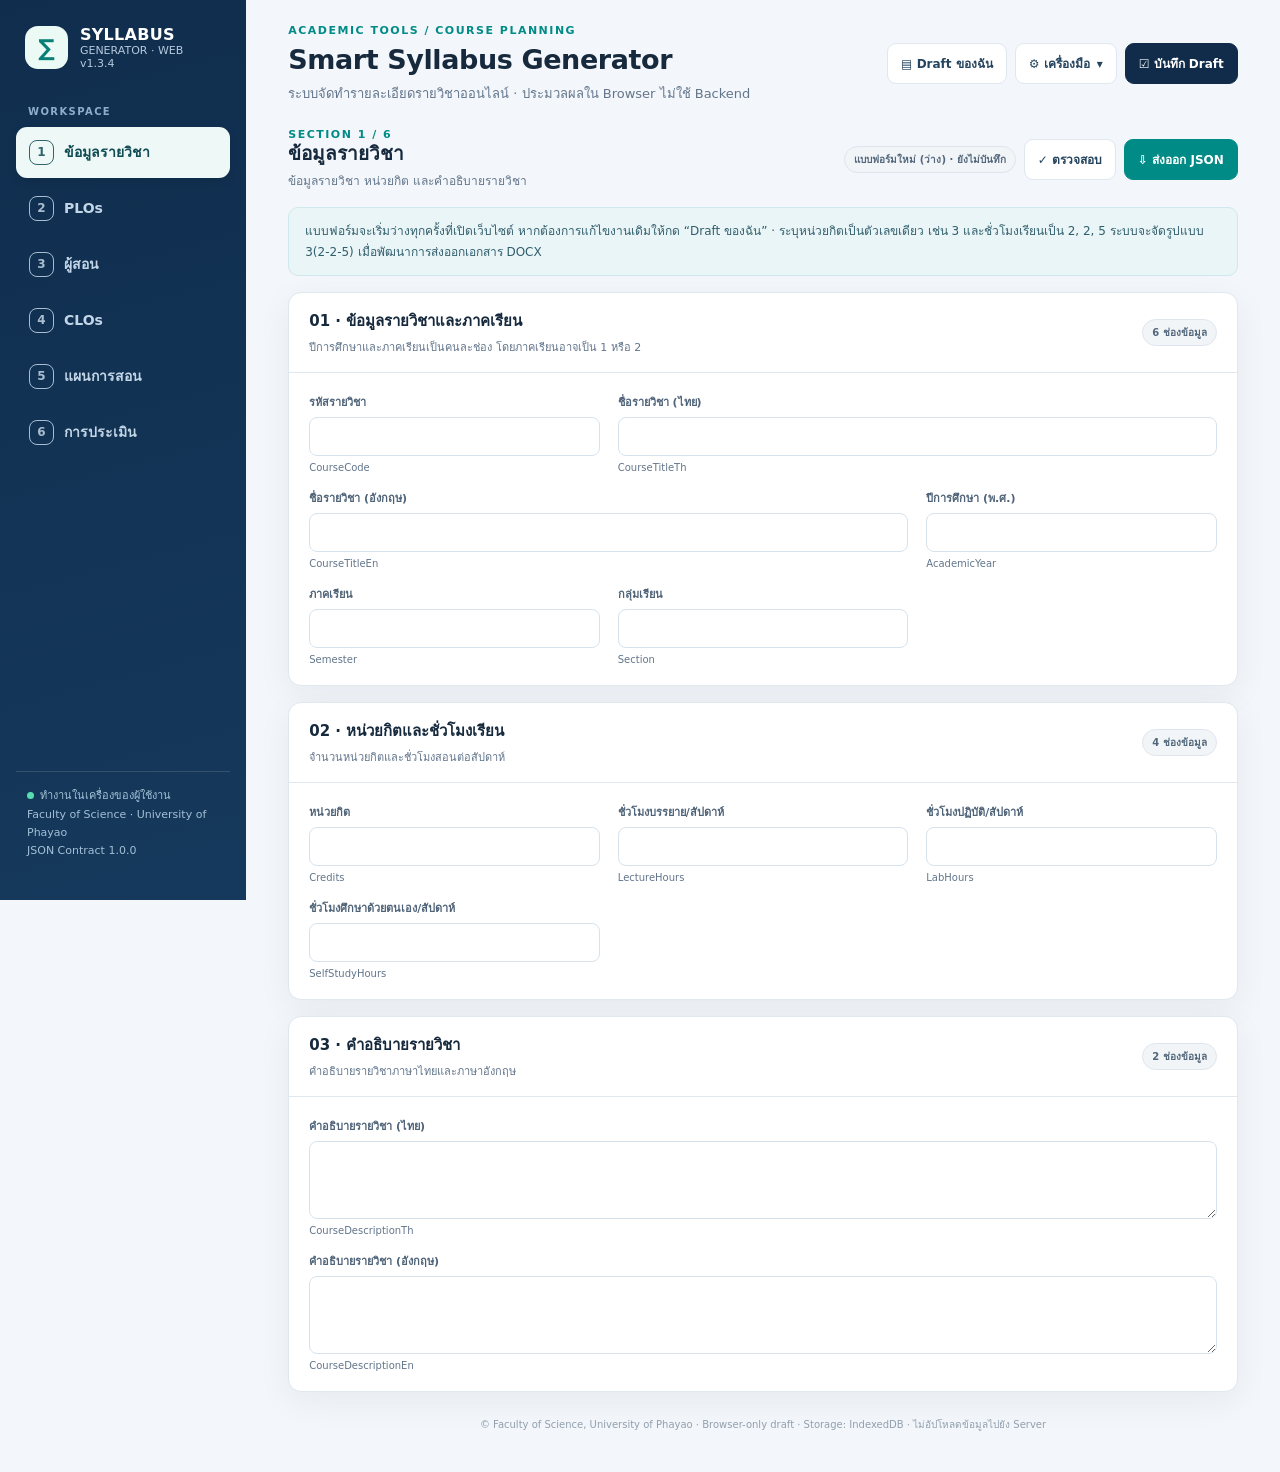
==== commit e8c0e371: "Start new form blank and make draft restore explicit v1.3.4" ====
--- a/index.html
+++ b/index.html
@@ -122,7 +122,7 @@
 <body>
 <div class="app">
 <aside class="sidebar">
-  <div class="brand"><div class="brand-mark">∑</div><div><div class="brand-title">SYLLABUS</div><div class="brand-small">GENERATOR · WEB v1.3.3</div></div></div>
+  <div class="brand"><div class="brand-mark">∑</div><div><div class="brand-title">SYLLABUS</div><div class="brand-small">GENERATOR · WEB v1.3.4</div></div></div>
   <div><div class="sidebar-label">WORKSPACE</div><nav class="nav" id="nav" aria-label="เมนูกรอกข้อมูล"></nav></div>
   <div class="sidebar-bottom"><span class="dot"></span>ทำงานในเครื่องของผู้ใช้งาน<br>Faculty of Science · University of Phayao<br>JSON Contract 1.0.0</div>
 </aside>
@@ -156,7 +156,7 @@
 <script type="application/json" id="curricula-json">{"schema_version":"1.0.0","curricula":[{"curriculum_id":"BS-PHYSICS","program_name":"หลักสูตรวิทยาศาสตรบัณฑิต","faculty":"คณะวิทยาศาสตร์","university":"มหาวิทยาลัยพะเยา","plos":[{"plo_id":"PLO1","description":"ผู้เรียนสามารถใช้ภาษาในการสื่อสารได้อย่างมีประสิทธิภาพ","category":"Knowledge / Communication","note":""},{"plo_id":"PLO2","description":"ผู้เรียนสามารถใช้เทคโนโลยียุคดิจิทัลอย่างรู้เท่าทัน","category":"Practical / Digital / AI","note":""},{"plo_id":"PLO3","description":"ผู้เรียนสามารถจัดการชีวิตตนเองอย่างมีคุณธรรมและจริยธรรม","category":"Ethics","note":""},{"plo_id":"PLO4","description":"ผู้เรียนสามารถทำงานร่วมกับผู้อื่นและแสดงออกถึงคุณลักษณะความเป็นพลเมืองที่มีคุณค่าของสังคมไทยและสังคมโลก","category":"Communication / Teamwork","note":""},{"plo_id":"PLO5","description":"ผู้เรียนสามารถแสดงออกซึ่งทักษะการเรียนรู้ตลอดชีวิต","category":"Lifelong Learning","note":""},{"plo_id":"PLO6","description":"ผู้เรียนสามารถออกแบบนวัตกรรมทางวิชาชีพด้วยกระบวนการคิดเชิงออกแบบได้","category":"Design Thinking","note":""},{"plo_id":"PLO7","description":"ผู้เรียนสามารถอธิบายหลักการทางฟิสิกส์พื้นฐานได้","category":"Knowledge","note":""},{"plo_id":"PLO8","description":"ผู้เรียนสามารถทำการทดลองทางฟิสิกส์ด้วยกระบวนวิธีทางวิทยาศาสตร์ได้","category":"Knowledge/ Practical","note":""},{"plo_id":"PLO9","description":"ผู้เรียนสามารถวิเคราะห์ผลการทดลองหรือข้อมูลทางฟิสิกส์ได้","category":"Knowledge/ Practical","note":""},{"plo_id":"PLO10","description":"ผู้เรียนสามารถวิพากษ์ผลการทดลองทางฟิสิกส์ได้","category":"Knowledge/ Practical","note":""},{"plo_id":"PLO11","description":"ผู้เรียนสามารถสร้างนวัตกรรมหรืองานวิจัยที่เกิดประโยชน์","category":"Knowledge/ Practical/ Innovation","note":""}],"major":"สาขาวิชาฟิสิกส์"},{"curriculum_id":"BS-CHEMISTRY","program_name":"หลักสูตรวิทยาศาสตรบัณฑิต","faculty":"คณะวิทยาศาสตร์","university":"มหาวิทยาลัยพะเยา","plos":[{"plo_id":"PLO1","description":"ผู้เรียนสามารถใช้ภาษาในการสื่อสารและนำเสนอองค์ความรู้ทางเคมีได้ทั้งภาษาไทยและอังกฤษ","category":"Knowledge / Communication","note":""},{"plo_id":"PLO2","description":"ผู้เรียนสามารถใช้เทคโนโลยีในการสืบค้น วิเคราะห์ นำเสนอข้อมูลทางเคมีได้อย่างเหมาะสม","category":"Practical / Digital / AI","note":""},{"plo_id":"PLO3","description":"ผู้เรียนแสดงออกถึงการเป็นผู้ตรงต่อเวลา ซื่อสัตย์ มีวินัย ประพฤติตนตามหลักความปลอดภัยในห้องปฏิบัติการเคมีได้อย่างเหมาะสม","category":"Ethics","note":""},{"plo_id":"PLO4","description":"ผู้เรียนสามารถทำงานร่วมกับผู้อื่นและแสดงออกถึงคุณลักษณะความเป็นพลเมืองที่มีคุณค่าของสังคมไทยและสังคมโลก","category":"Communication / Teamwork","note":""},{"plo_id":"PLO5","description":"ผู้เรียนสามารถเรียนรู้ได้ด้วยตนเองในการปฏิบัติงานทางเคมีได้ และนำองค์ความรู้ที่ได้มาใช้ในการแก้ไขปัญหา","category":"Knowledge/ Practical/ Innovation","note":""},{"plo_id":"PLO6","description":"ผู้เรียนสามารถอธิบายทฤษฎีทางวิทยาศาสตร์พื้นฐาน คณิตศาสตร์ และเคมีได้อย่างถูกต้อง","category":"Knowledge ","note":""},{"plo_id":"PLO7","description":"ผู้เรียนสามารถนำความรู้ทางเคมีมาออกแบบการทดลอง วิเคราะห์และอภิปรายผลจากการทดลองทางเคมี","category":"Knowledge/ Practical","note":""},{"plo_id":"PLO8","description":"ผู้เรียนสามารถทำปฏิบัติการทางเคมีร่วมกับการใช้เครื่องมือวิเคราะห์ทางเคมีได้อย่างถูกต้อง","category":"Knowledge/ Practical","note":""},{"plo_id":"PLO9","description":"ผู้เรียนสามารถนำความรู้ทางเคมีมาประยุกต์ใช้ในการศึกษาทรัพยากรธรรมชาติและภูมิปัญญาท้องถิ่น ด้วยกรอบแนวคิดการสร้างนวัตกรรม","category":"Knowledge/ Practical","note":""}],"major":"สาขาวิชาเคมี"},{"curriculum_id":"BS-BIOLOGY","program_name":"หลักสูตรวิทยาศาสตรบัณฑิต","faculty":"คณะวิทยาศาสตร์","university":"มหาวิทยาลัยพะเยา","plos":[{"plo_id":"PLO1","description":"ผู้เรียนปฏิบัติตนอย่างมีคุณธรรมจริยธรรมและเป็นพลเมืองที่ดีของสังคม\nSub PLO 1.1 ผู้เรียนแสดงพฤติกรรมอย่างมีคุณธรรมและจริยธรรม\nSub PLO 1.2 ผู้เรียนทำงานร่วมกับผู้อื่นและรับผิดชอบต่อตนเองและท้องถิ่น\nSub PLO 1.3 ผู้เรียนแสดงออกถึงคุณลักษณะความเป็นพลเมืองที่มีคุณค่าของสังคม","category":"Ethics / Communication/ Teamwork","note":""},{"plo_id":"PLO2","description":"ผู้เรียนอธิบายความรู้ หลักการทางวิทยาศาสตร์ คณิตศาสตร์ และชีววิทยา","category":"Knowledge","note":""},{"plo_id":"PLO3","description":"ผู้เรียนอธิบายคุณค่าของทรัพยากรทางชีวภาพที่มีในท้องถิ่น เพื่อการอนุรักษ์และใช้ประโยชน์อย่างยั่งยืน","category":"Knowledge / Communication","note":""},{"plo_id":"PLO4","description":"ผู้เรียนใช้เทคโนโลยีสารสนเทศและใช้ภาษาเพื่อการสื่อสารได้ดี นำไปสู่ทักษะการเรียนรู้ตลอดชีวิต\nSub PLO 4.1 ผู้เรียนใช้เทคโนโลยีสารสนเทศเพื่อการค้นคว้าอย่างรู้เท่าทัน\nSub PLO 4.2 ผู้เรียนใช้ทักษะด้านภาษาเพื่อการสื่อสารได้ดี","category":"Communication/ Lifelong Learning/ Practical / Digital / AI","note":""},{"plo_id":"PLO5","description":"ผู้เรียนใช้ความรู้ทางชีววิทยา วิทยาศาสตร์ คณิตศาสตร์ และสถิติ ในการวิเคราะห์และดำเนินการวิจัยทางชีววิทยาด้วยกระบวนการคิดเชิงออกแบบได้","category":"Knowledge/ Practical/ Design Thinking","note":""}],"major":"สาขาวิชาชีววิทยา"},{"curriculum_id":"BS-MATHEMATICS","program_name":"หลักสูตรวิทยาศาสตรบัณฑิต","faculty":"คณะวิทยาศาสตร์","university":"มหาวิทยาลัยพะเยา","plos":[{"plo_id":"PLO1","description":"ผู้เรียนสามารถใช้ภาษาในการสื่อสารได้อย่างมีประสิทธิภาพ","category":"Knowledge / Communication","note":""},{"plo_id":"PLO2","description":"ผู้เรียนสามารถใช้เทคโนโลยียุคดิจิทัลอย่างรู้เท่าทัน","category":"Practical / Digital / AI","note":""},{"plo_id":"PLO3","description":"ผู้เรียนสามารถจัดการชีวิตตนเองอย่างมีคุณธรรมและจริยธรรม","category":"Ethics","note":""},{"plo_id":"PLO4","description":"ผู้เรียนสามารถทำงานร่วมกับผู้อื่นและแสดงออกถึงคุณลักษณะความเป็นพลเมืองที่มีคุณค่าของสังคมไทยและสังคมโลก","category":"Communication / Teamwork","note":""},{"plo_id":"PLO5","description":"ผู้เรียนสามารถแสดงออกซึ่งทักษะการเรียนรู้ตลอดชีวิต","category":"Lifelong Learning","note":""},{"plo_id":"PLO6","description":"ผู้เรียนสามารถออกแบบนวัตกรรมทางวิชาชีพด้วยกระบวนการคิดเชิงออกแบบได้","category":"Design Thinking","note":""},{"plo_id":"PLO7","description":"ผู้เรียนสามารถอธิบายและสรุปหลักการพื้นฐานหรือทฤษฎีทางคณิตศาสตร์ได้อย่างถูกต้อง","category":"Knowledge","note":""},{"plo_id":"PLO8","description":"ผู้เรียนสามารถใช้หลักการและทักษะกระบวนการทางคณิตศาสตร์ในการแก้ปัญหาได้อย่างเป็นระบบ","category":"Knowledge/ Practical","note":""},{"plo_id":"PLO9","description":"ผู้เรียนสามารถนำเครื่องมือทางคณิตศาสตร์ไปประยุกต์แก้ปัญหาในศาสตร์อื่น ๆ ที่เกี่ยวข้องได้และถ่ายทอดองค์ความรู้โดยใช้เทคโนโลยีได้อย่างเหมาะสม","category":"Knowledge/ Practical/ Digital / AI","note":""},{"plo_id":"PLO10","description":"ผู้เรียนมีความรับผิดชอบต่อตนเอง ชุมชน และสังคม","category":"Ethics/ Practical","note":""}],"major":"สาขาวิชาคณิตสาสตร์"},{"curriculum_id":"BS-EXERCISE AND SPORT SCIENCE","program_name":"หลักสูตรวิทยาศาสตรบัณฑิต","faculty":"คณะวิทยาศาสตร์","university":"มหาวิทยาลัยพะเยา","plos":[{"plo_id":"PLO1","description":"ผู้เรียนสามารถนำความรู้ในด้านวิทยาศาสตร์การออกกำลังกายและการกีฬาเพื่อส่งเสริมสุขภาพของตนเองและผู้อื่นได้","category":"Knowledge/ Practical / Communication","note":""},{"plo_id":"PLO2","description":"ผู้เรียนสามารถวิเคราะห์ ประเมินสมรรถภาพทางกายและสมรรถนะทางการกีฬา โดยใช้กระบวนการ เครื่องมือ เทคโนโลยีทางวิทยาศาสตร์การออกกำลังกายและการกีฬาได้","category":"Knowledge/ Practical / Digital / AI","note":""},{"plo_id":"PLO3","description":"ผู้เรียนสามารถออกแบบการฝึกการออกกำลังกายและการกีฬาได้อย่างเหมาะสม โดยใช้พื้นฐานทักษะทางวิทยาศาสตร์การออกกำลังกายและการกีฬาอย่างมีจรรยาบรรณ","category":"Knowledge/ Practical / Communication","note":""},{"plo_id":"PLO4","description":"ผู้เรียนสามารถให้คำแนะนำ โดยใช้หลักการทางวิทยาศาสตร์การออกกำลังกายและการกีฬาทั้งแบบไทยและสากล","category":"Ethics/ Knowledge/ Practical / Communication","note":""}],"major":"สาขาวิชาวิทยาศาสตร์การออกกำลังกายและการกีฬา"},{"curriculum_id":"MS-APPLIED CHEMISTRY","program_name":"หลักสูตรวิทยาศาสตรมหาบัณฑิต","faculty":"คณะวิทยาศาสตร์","university":"มหาวิทยาลัยพะเยา","plos":[{"plo_id":"PLO1","description":"บัณฑิตสามารถทำวิจัยโดยบูรณาการความรู้ทางเคมีประยุกต์และเทคโนโลยีดิจิทัลอย่างมีจรรยาบรรณ","category":"Knowledge/ Practical / Digital / AI/ Ethics","note":""},{"plo_id":"PLO2","description":"บัณฑิตสามารถวิเคราะห์และแก้ปัญหาอุตสาหกรรมและชุมชนด้วยความรู้และทักษะทางเคมีประยุกต์อย่างยั่งยืน","category":"Knowledge/ Practical / Communication","note":""},{"plo_id":"PLO3","description":"บัณฑิตสามารถสื่อสารทางวิชาการและภาษาอังกฤษในการนำเสนอทางเคมีประยุกต์ได้","category":"Communication/ Knowledge/ Practical","note":""},{"plo_id":"PLO4","description":"บัณฑิตสามารถติดตามองค์ความรู้ เพื่อนำไปใช้ในการพัฒนางานทางเคมีประยุกต์ได้","category":"Lifelong Learning/ Ethics/ Knowledge/ Practical","note":""}],"major":"สาขาวิชาเคมี"},{"curriculum_id":"MS-BIOLOGY PLAN1-THESIS","program_name":"หลักสูตรวิทยาศาสตรมหาบัณฑิต","faculty":"คณะวิทยาศาสตร์","university":"มหาวิทยาลัยพะเยา","plos":[{"plo_id":"PLO1","description":"สามารถเสนอแนวทางการพัฒนาและสร้างประโยชน์ทางชีววิทยาอย่างเป็นระบบ โดยใช้เทคนิคและเครื่องมือทางชีววิทยาที่เหมาะสมให้แก่ชุมชนโดยบูรณาการกับศาสตร์อื่นได้","category":"Knowledge/ Practical / Communication","note":""},{"plo_id":"PLO2","description":"สามารถออกแบบและดำเนินการวิจัยทางด้านชีววิทยาด้วยจรรณยาบรรณและเคารพสิทธิ์เพื่อสร้างคุณค่าของทรัพยากรท้องถิ่น","category":"Knowledge/ Practical / Ethics/ Communication","note":""},{"plo_id":"PLO3","description":"ติดตามและประยุกต์ใช้ความรู้ทางชีววิทยาในการใช้ประโยชน์ อนุรักษ์ และพัฒนาทรัพยากรชีวภาพของท้องถิ่นอย่างยั่งยืน เพื่อยกระดับคุณภาพชีวิตและความสมดุลของระบบนิเวศ","category":"Lifelong Learning/ Communication/ Knowledge/ Practical","note":""},{"plo_id":"PLO4","description":"สื่อสารและนำเสนอข้อมูลทางชีววิทยาต่อสังคมวิชาการและชุมชนท้องถิ่นได้อย่างมีประสิทธิภาพและมีจริยธรรมทางวิชาการ","category":"Communication/ Ethics/ Knowledge/ Practical","note":""}],"major":"สาขาวิชาชีววิทยา"},{"curriculum_id":"MS-BIOLOGY PLAN2-IS","program_name":"หลักสูตรวิทยาศาสตรมหาบัณฑิต","faculty":"คณะวิทยาศาสตร์","university":"มหาวิทยาลัยพะเยา","plos":[{"plo_id":"PLO1","description":"สามารถเสนอแนวทางแก้ปัญหาและสร้างประโยชน์ให้แก่ชุมชนโดยบูรณาการกับศาสตร์อื่นได้","category":"Knowledge/ Practical / Communication","note":""},{"plo_id":"PLO2","description":"สามารถสร้างความรู้จากงานวิจัยบนฐานของทรัพยากรในท้องถิ่นเพื่อการพัฒนาที่ยั่งยืน","category":"Knowledge/ Practical / Ethics/ Communication","note":""},{"plo_id":"PLO3","description":"ติดตามองค์ความรู้ทางด้านชีววิทยาโดยใช้เทคโนโลยีและการเรียนรู้ตลอดชีวิตเพื่อการพัฒนาตนเอง","category":"Lifelong Learning/ Communication/ Knowledge/ Practical","note":""},{"plo_id":"PLO4","description":"ผลิต เผยแพร่ และสื่อสารข้อมูลทางชีววิทยาต่อสาธารณะบนพื้นฐานของจรรยาบรรณนักวิจัย","category":"Communication/ Ethics/ Knowledge/ Practical","note":""}],"major":"สาขาวิชาชีววิทยา"},{"curriculum_id":"MS-MATHEMATICS","program_name":"หลักสูตรวิทยาศาสตรมหาบัณฑิต","faculty":"คณะวิทยาศาสตร์","university":"มหาวิทยาลัยพะเยา","plos":[{"plo_id":"PLO1","description":"บัณฑิตสามารถใช้หลักเหตุและผลในการดำเนินการวิจัยทางคณิตศาสตร์ได้","category":"Knowledge/ Practical","note":""},{"plo_id":"PLO2","description":"บัณฑิตสามารถนำเสนอผลงานวิจัยทางคณิตศาสตร์ที่มีคุณภาพบนพื้นฐานจริยธรรมวิจัย","category":"Knowledge/ Practical / Ethics/ Communication","note":""},{"plo_id":"PLO3","description":"บัณฑิตสามารถใช้องค์ความรู้ทางคณิตศาสตร์และเทคโนโลยีในการแก้ปัญหาทางคณิตศาสตร์หรือปัญหาจากชุมชนได้","category":"Communication/ Knowledge/ Practical","note":""}],"major":"สาขาวิชาคณิตศาสตร์"},{"curriculum_id":"MS-SPORT SCIENCE AND PHYSICAL EDUCATION PLAN1-THESIS","program_name":"หลักสูตรวิทยาศาสตรมหาบัณฑิต","faculty":"คณะวิทยาศาสตร์","university":"มหาวิทยาลัยพะเยา","plos":[{"plo_id":"PLO1","description":"สามารถบูรณาการความรู้และความเข้าใจเชิงลึกในศาสตร์ด้านวิทยาศาสตร์การกีฬาและพลศึกษาในการวางแผนการพัฒนาสุขภาพและคุณภาพชีวิต","category":"Knowledge/ Practical","note":""},{"plo_id":"PLO2","description":"สามารถการออกแบบและประยุกต์ใช้เทคโนโลยีหรือนวัตกรรมเพื่อจัดการและพัฒนางานทางด้านวิทยาศาสตร์การกีฬาและพลศึกษาของบุคคลและชุมชนอย่างยั่งยืน","category":"Knowledge/ Practical/ Innovation /Digital / AI/  Lifelong Learning","note":""},{"plo_id":"PLO3","description":"สามารถออกแบบการพัฒนางานวิจัยทางด้านวิทยาศาสตร์การกีฬาและพลศึกษา โดยใช้กระบวนการวิจัยอย่างมีประสิทธิภาพ","category":"Knowledge/ Practical ","note":""},{"plo_id":"PLO4","description":"สามารถทำงานร่วมกับผู้อื่นหรือสหวิชาชีพได้อย่างมืออาชีพและมีความรับผิดชอบ","category":"Communication/ Ethics/  Teamwork/ Practical","note":""}],"major":"สาขาวิชาวิทยาศาสตร์การออกกำลังกายและการกีฬา"},{"curriculum_id":"MS-SPORT SCIENCE AND PHYSICAL EDUCATION PLAN2-IS","program_name":"หลักสูตรวิทยาศาสตรมหาบัณฑิต","faculty":"คณะวิทยาศาสตร์","university":"มหาวิทยาลัยพะเยา","plos":[{"plo_id":"PLO1","description":"สามารถบูรณาการความรู้และความเข้าใจเชิงลึกในศาสตร์ด้านวิทยาศาสตร์การกีฬาและพลศึกษาในการวางแผนการพัฒนาสุขภาพและคุณภาพชีวิต","category":"Knowledge/ Practical","note":""},{"plo_id":"PLO2","description":"สามารถการออกแบบและประยุกต์ใช้เทคโนโลยีหรือนวัตกรรมเพื่อจัดการและพัฒนางานทางด้านวิทยาศาสตร์การกีฬาและพลศึกษาของบุคคลและชุมชนอย่างยั่งยืน","category":"Knowledge/ Practical/ Innovation /Digital / AI/  Lifelong Learning","note":""},{"plo_id":"PLO3","description":"สามารถออกแบบการพัฒนางานวิจัยทางด้านวิทยาศาสตร์การกีฬาและพลศึกษา โดยใช้กระบวนการวิจัยอย่างมีประสิทธิภาพ","category":"Knowledge/ Practical ","note":""},{"plo_id":"PLO4","description":"สามารถทำงานร่วมกับผู้อื่นหรือสหวิชาชีพได้อย่างมืออาชีพและมีความรับผิดชอบ","category":"Communication/ Ethics/  Teamwork/ Practical","note":""}],"major":"สาขาวิชาวิทยาศาสตร์การออกกำลังกายและการกีฬา"},{"curriculum_id":"PhD-BIOLOGY","program_name":"หลักสูตรปรัชญาดุษฎีบัณฑิต","faculty":"คณะวิทยาศาสตร์","university":"มหาวิทยาลัยพะเยา","plos":[{"plo_id":"PLO1","description":" ใช้เทคโนโลยีสารสนเทศ เครื่องมือ และนวัตกรรมด้านวิทยาศาสตร์ที่ทันสมัยในการจัดการและแก้ไขปัญหาตามบริบทที่เหมาะสมและทันต่อสถานการณ์","category":"Knowledge/ Practical/ Innovation /Digital / AI","note":""},{"plo_id":"PLO2","description":"วางแผนดำเนินงาน สังเคราะห์ผลงานวิจัยและทฤษฎีเพื่อการออกแบบกระบวนวิจัยในบริบทใหม่ที่ซับซ้อนและเหมาะสมกับสถานการณ์ที่เปลี่ยนแปลงไป","category":"Knowledge/ Practical","note":""},{"plo_id":"PLO3","description":"ประยุกต์ใช้ความรู้และเทคโนโลยีในการวิเคราะห์ การสร้างองค์ความรู้ใหม่จากการวิจัยหรือจัดการประเด็นปัญหาด้วยการวินิจฉัยอย่างถูกต้อง","category":"Knowledge/ Practical/ Innovation /Digital / AI","note":""},{"plo_id":"PLO4","description":"บูรณาการทักษะการวิจัยรอบด้านและการบริหารจัดการงานวิจัย เพื่อนำไปสู่การพัฒนาอาชีพและการใช้ประโยชน์ด้านสังคม เศรษฐกิจ และสิ่งแวดล้อม","category":"Knowledge/ Practical/ Communication","note":""},{"plo_id":"PLO5","description":"ปฏิบัติตนเป็นแบบอย่างที่ดีตามจรรยาบรรณทางวิชากา","category":"Ethics","note":""},{"plo_id":"PLO6","description":"สื่อสารข้อมูลองค์ความรู้จากงานวิจัยแก่ผู้ที่สนใจได้อย่างเหมาะสม และสร้างเครือข่ายความร่วมมือทั้งในระดับชุมชน และผลงานวิจัยเชิงประจักษ์ระดับสากล","category":"Communication/ Ethics/ Teamwork/ Practical","note":""}],"major":"สาขาวิชาชีววิทยา"},{"curriculum_id":"PhD-MATHEMATICS","program_name":"หลักสูตรปรัชญาดุษฎีบัณฑิต","faculty":"คณะวิทยาศาสตร์","university":"มหาวิทยาลัยพะเยา","plos":[{"plo_id":"PLO1","description":"บัณฑิตสามารถสร้างองค์ความรู้ใหม่จากฐานปัญหาได้อย่างถูกต้องตามหลักการทางคณิตศาสตร์","category":"Knowledge/ Practical","note":""},{"plo_id":"PLO2","description":"บัณฑิตสามารถผลิตและเผยแพร่ผลงานวิจัยทางคณิตศาสตร์ที่มีคุณภาพในระดับนานาชาติบนพื้นฐานจริยธรรมวิจัยได้อย่างเหมาะสม","category":"Knowledge/ Practical/ Ethics","note":""},{"plo_id":"PLO3","description":"บัณฑิตสามารถใช้เทคโนโลยีร่วมกับหลักการทางคณิตศาสตร์เพื่อแก้ปัญหาที่ซับซ้อนหรือปัญหาจากชุมชนได้","category":"Knowledge/ Practical /Digital / AI/ Communication","note":""}],"major":"สาขาวิชาคณิตศาสตร์"},{"curriculum_id":"PhD-SPORT SCIENCE AND PHYSICAL EDUCATION","program_name":"หลักสูตรปรัชญาดุษฎีบัณฑิต","faculty":"คณะวิทยาศาสตร์","university":"มหาวิทยาลัยพะเยา","plos":[{"plo_id":"PLO1","description":"สร้างความรู้ใหม่ทางวิทยาศาสตร์การกีฬาและพลศึกษา ผ่านกระบวนการวิจัยขั้นสูง เพื่อบูรณาการการกีฬาและพัฒนาสังคมสุขภาวะ มุ่งสู่ความเป็นเลิศทางการกีฬาและความยั่งยืนของสังคม","category":"Knowledge/ Practical/ Communication","note":""},{"plo_id":"PLO2","description":"ขับเคลื่อนความเป็นเลิศทางการกีฬาและการยกระดับสุขภาวะของสังคมอย่างเป็นระบบ","category":"Knowledge/ Practical/ Communication","note":""},{"plo_id":"PLO3","description":"ติดตามและประยุกต์ใช้เทคโนโลยีดิจิทัลและปัญญาประดิษฐ์อย่างมีประสิทธิภาพ เพื่อพัฒนาและยกระดับระบบการกีฬาและสุขภาวะบนฐานข้อมูลและหลักฐานเชิงวิทยาศาสตร์","category":"Knowledge/ Practical /Digital / AI/ Communication","note":""},{"plo_id":"PLO4","description":"สร้างสังคมสุขภาวะ ด้วยศาสตร์วิทยาศาสตร์การกีฬาและพลศึกษาอย่างมืออาชีพ มีจริยธรรม มีความรับผิดชอบ และสามารถทำงานร่วมกับภาคส่วนต่างๆ ในระดับชาติและสากล","category":"Knowledge/ Practical / Ethics","note":""}],"major":"สาขาวิชาวิทยาศาสตร์การออกกำลังกายและการกีฬา"},{"curriculum_id":"PhD-APPLIED SCIENCE","program_name":"หลักสูตรปรัชญาดุษฎีบัณฑิต","faculty":"คณะวิทยาศาสตร์","university":"มหาวิทยาลัยพะเยา","plos":[{"plo_id":"PLO1","description":"ผู้เรียนสามารถสืบค้นและรวบรวมข้อมูลอย่างเป็นระบบ โดยใช้หลักฐานเชิงประจักษ์","category":"Knowledge/ Practical/Digital ","note":""},{"plo_id":"PLO2","description":"ผู้เรียนสามารถนำเสนอผลงานวิชาการด้วยภาษาอังกฤษ ","category":"Knowledge/ Practical/ Communication","note":""},{"plo_id":"PLO3","description":"ผู้เรียนสามารถเขียนบทความวิชาการเพื่อตีพิมพ์ในวารสารวิชาการระดับนานาชาติได้","category":"Knowledge/ Practical / Communication","note":""},{"plo_id":"PLO4","description":"ผู้เรียนสามารถสังเคราะห์องค์ความรู้หรือพัฒนานวัตกรรมที่สามารถใช้ประโยชน์ เพื่อการพัฒนาชุมชนและประเทศอย่างยั่งยืน","category":"Knowledge/ Practical / Communication","note":""},{"plo_id":"PLO5","description":"ผู้เรียนสามารถสื่อสารและถ่ายทอดองค์ความรู้ สามารถทำงานร่วมกับผู้อื่นหรือชุมชนได้","category":"Knowledge/ Practical /Communication/ Teamwork","note":""},{"plo_id":"PLO6","description":"ผู้เรียนสามารถปฏิบัติตามจรรยาบรรณของนักวิจัย","category":"Ethics","note":""}],"major":""}]}</script>
 <script type="application/json" id="instructors-json">{"schema_version":"1.0.0","instructors":[{"title_prefix":"รศ.ดร.","name":"สิทธิศักดิ์  ปิ่นมงคลกุล","department":"สาขาวิชาชีววิทยา","note":""},{"title_prefix":"ผศ.ดร.","name":"สุกัญญา สืบแสน","department":"สาขาวิชาชีววิทยา","note":""},{"title_prefix":"ผศ.ดร.","name":"บุญช่วง บุญสุข","department":"สาขาวิชาชีววิทยา","note":""},{"title_prefix":"รศ.ดร.","name":"นุจิรา ทาตัน","department":"สาขาวิชาชีววิทยา","note":""},{"title_prefix":"ผศ.ดร.","name":"ทิพย์วรรณ สรรพสัตย","department":"สาขาวิชาชีววิทยา","note":""},{"title_prefix":"รศ.ดร.","name":"ภพเก้า พุทธรักษ์","department":"สาขาวิชาชีววิทยา","note":""},{"title_prefix":"รศ.ดร.","name":"จตุพร  ตั้งจิตรวิทยากูล","department":"สาขาวิชาชีววิทยา","note":""},{"title_prefix":"ผศ.ดร.","name":"เนรัฐชลา  สุวรรณคนธ์","department":"สาขาวิชาชีววิทยา","note":""},{"title_prefix":"ผศ.ดร.","name":"พลินจรีย์  รังสยาธร","department":"สาขาวิชาชีววิทยา","note":""},{"title_prefix":"ผศ.ดร.","name":"สิริวัฒน์  บุญชัยศรี","department":"สาขาวิชาชีววิทยา","note":""},{"title_prefix":"ผศ.ดร.","name":"อาทิตย์  นันทขว้าง","department":"สาขาวิชาชีววิทยา","note":""},{"title_prefix":"ดร.","name":"เสาวลักษณ์  บุญมา","department":"สาขาวิชาชีววิทยา","note":""},{"title_prefix":"ดร.","name":"ชัชวาล  วงค์ชัย","department":"สาขาวิชาชีววิทยา","note":""},{"title_prefix":"ดร.","name":"ประลองยุทธ  ศรีปาลวิทย์","department":"สาขาวิชาชีววิทยา","note":""},{"title_prefix":"ผศ.ดร.","name":"วิภาศิริ สุนทรชัย","department":"สาขาวิชาชีววิทยา","note":""},{"title_prefix":"อ.","name":"ธันยาภรณ์ ตั้งเจริญชัย","department":"สาขาวิชาชีววิทยา","note":""},{"title_prefix":"อ.","name":"พันธิตรา กมล","department":"สาขาวิชาชีววิทยา","note":""},{"title_prefix":"ดร.","name":"สมฤทธิ์  อุ่นอ้าย","department":"สาขาวิชาฟิสิกส์","note":""},{"title_prefix":"ผศ.ดร.","name":"ปิยชนน์  เกษสุวรรณ","department":"สาขาวิชาฟิสิกส์","note":""},{"title_prefix":"รศ.ดร.","name":"เอกสิทธิ์  วงศ์ราษฎร์","department":"สาขาวิชาฟิสิกส์","note":""},{"title_prefix":"รศ.ดร.","name":"อนุรักษ์ ประสาทเขตร์การ","department":"สาขาวิชาฟิสิกส์","note":""},{"title_prefix":"รศ.ดร.","name":"ไวพจน์ งามสอาด","department":"สาขาวิชาฟิสิกส์","note":""},{"title_prefix":"รศ.ดร.","name":"อารักษ์ กลิ่นบำรุง","department":"สาขาวิชาฟิสิกส์","note":""},{"title_prefix":"ดร.","name":"วัชราวุฒิ กฤตินธรรม","department":"สาขาวิชาฟิสิกส์","note":""},{"title_prefix":"ดร.","name":"นิยม โฮ่งสิทธิ์","department":"สาขาวิชาฟิสิกส์","note":""},{"title_prefix":"ดร.","name":"สิริกมล แสงมีอานุภาพ","department":"สาขาวิชาฟิสิกส์","note":""},{"title_prefix":"ดร.","name":"พิมพ์ใจ แสงความสว่าง","department":"สาขาวิชาฟิสิกส์","note":""},{"title_prefix":"ดร.","name":"พงศพัศ แรงดี","department":"สาขาวิชาฟิสิกส์","note":""},{"title_prefix":"ดร.","name":"ศุภกร จันเลน","department":"สาขาวิชาฟิสิกส์","note":""},{"title_prefix":"ดร.","name":"ชลธิชา กฤษณ์เพ็ชร์","department":"สาขาวิชาฟิสิกส์","note":""},{"title_prefix":"อ.","name":"ไพศาล  ดวงจักร์ ณ อยุธยา","department":"สาขาวิชาฟิสิกส์","note":""},{"title_prefix":"อ.","name":"ว่าที่ร้อยตรีมนัส ภูทวี","department":"สาขาวิชาฟิสิกส์","note":""},{"title_prefix":"อ.","name":"กฤษดา เหลืองทองคำ","department":"สาขาวิชาฟิสิกส์","note":""},{"title_prefix":"ดร.","name":"ฐิตินันต์  กาศโอสถ","department":"สาขาวิชาฟิสิกส์","note":""},{"title_prefix":"รศ.ดร.","name":"รัชนาพร โชคชัยสิริ","department":"สาขาวิชาเคมี","note":""},{"title_prefix":"ผศ.ดร.","name":"ชัยพัฒน์ ลาพินี","department":"สาขาวิชาเคมี","note":""},{"title_prefix":"ผศ.ดร.","name":"รักสกุล แก่นเรณู","department":"สาขาวิชาเคมี","note":""},{"title_prefix":"ผศ.ดร.","name":"กัลยา จำปาทอง","department":"สาขาวิชาเคมี","note":""},{"title_prefix":"ผศ.ดร.","name":"เริงฤทัย ศิริรักษ์","department":"สาขาวิชาเคมี","note":""},{"title_prefix":"ผศ.ดร.","name":"สรชัย คำแสน","department":"สาขาวิชาเคมี","note":""},{"title_prefix":"รศ.ดร.","name":"วิศณุสรรค์ ชาติอารยะวดี","department":"สาขาวิชาเคมี","note":""},{"title_prefix":"รศ.ดร.","name":"สาโรจน์ จีนประชา","department":"สาขาวิชาเคมี","note":""},{"title_prefix":"รศ.ดร.","name":"จิตระยุทธ์ จิตอ่อนน้อม","department":"สาขาวิชาเคมี","note":""},{"title_prefix":"ผศ.ดร.","name":"พิทักษ์ นาสมใจ","department":"สาขาวิชาเคมี","note":""},{"title_prefix":"ผศ.ดร.","name":"ณัชชา อินทร์จันทร์","department":"สาขาวิชาเคมี","note":""},{"title_prefix":"ผศ.ดร.","name":"บัลวี ยศน้อย","department":"สาขาวิชาเคมี","note":""},{"title_prefix":"ผศ.ดร.","name":"บุณฑริกา เทพสุคนธ์","department":"สาขาวิชาเคมี","note":""},{"title_prefix":"ผศ.ดร.","name":"นฤมล เสทธยะ","department":"สาขาวิชาเคมี","note":""},{"title_prefix":"ผศ.ดร.","name":"จักรีสิทธิ์ จินดาวงศ์","department":"สาขาวิชาเคมี","note":""},{"title_prefix":"ผศ.ดร.","name":"จุฑารัตน์ ก๋าวินจันทร์","department":"สาขาวิชาเคมี","note":""},{"title_prefix":"ผศ.ดร.","name":"เอกสุรีย์ ศักดิ์ศรชัย","department":"สาขาวิชาเคมี","note":""},{"title_prefix":"ผศ.ดร.","name":"คงเดช สวาสดิ์พันธ์","department":"สาขาวิชาเคมี","note":""},{"title_prefix":"ดร.","name":"รัติยา ณ อุบล","department":"สาขาวิชาเคมี","note":""},{"title_prefix":"ดร.","name":"ณัฐพร พุทธวงศ์","department":"สาขาวิชาเคมี","note":""},{"title_prefix":"ดร.","name":"ธนิษฐา เสมอใจ","department":"สาขาวิชาเคมี","note":""},{"title_prefix":"ดร.","name":"วิไลวรรณ ภาคทอง","department":"สาขาวิชาเคมี","note":""},{"title_prefix":"ดร.","name":"พักตร์วิภา เชาว์พานิช","department":"สาขาวิชาเคมี","note":""},{"title_prefix":"ดร.","name":"ลลิตา รัตนจิระวงศ์","department":"สาขาวิชาเคมี","note":""},{"title_prefix":"ดร.","name":"วรรณฤดี แก้วมีศรี","department":"สาขาวิชาเคมี","note":""},{"title_prefix":"อ.","name":"มนัส ใจมะสิทธิ์","department":"สาขาวิชาเคมี","note":""},{"title_prefix":"ผศ.ดร.","name":"วีระชัย ศิลประกอบ","department":"สาขาวิชาเคมี","note":""},{"title_prefix":"รศ.ดร.","name":"วิจิตรา จิตอ่อนน้อม","department":"สาขาวิชาเคมี","note":""},{"title_prefix":"ผศ.ดร.","name":"ศุภชัย วันประโคน","department":"สาขาวิชาเคมี","note":""},{"title_prefix":"ดร.","name":"สุทธาสินี กตัญญู","department":"สาขาวิชาเคมี","note":""},{"title_prefix":"ผศ.ดร.","name":"ผกาสุคนธ์ เมฆรัตนชัย","department":"สาขาวิชาเคมี","note":""},{"title_prefix":"ผศ.ดร.","name":"ธิติ เกตุคำ","department":"สาขาวิชาคณิตศาสตร์","note":""},{"title_prefix":"รศ.ดร.","name":"ธนกฤต เทียนหวาน","department":"สาขาวิชาคณิตศาสตร์","note":""},{"title_prefix":"รศ.ดร.","name":"ประสิทธิ์ ช่อลำเจียก","department":"สาขาวิชาคณิตศาสตร์","note":""},{"title_prefix":"รศ.ดร.","name":"อัยเรศ เอี่ยมพันธ์","department":"สาขาวิชาคณิตศาสตร์","note":""},{"title_prefix":"รศ.ดร.","name":"วัชรภรณ์ ช่อลำเจียก","department":"สาขาวิชาคณิตศาสตร์","note":""},{"title_prefix":"รศ.ดร.","name":"ดำรงศักดิ์ แย้มบางหวาย","department":"สาขาวิชาคณิตศาสตร์","note":""},{"title_prefix":"รศ.ดร.","name":"กมลรัตน์ แนมมณี","department":"สาขาวิชาคณิตศาสตร์","note":""},{"title_prefix":"รศ.ดร.","name":"กรรณิการ์ ขำพึ่งสน","department":"สาขาวิชาคณิตศาสตร์","note":""},{"title_prefix":"รศ.ดร.","name":"ดร.มานะ  ดงอนนท์","department":"สาขาวิชาคณิตศาสตร์","note":""},{"title_prefix":"ผศ.ดร.","name":"เอื้อมพร วิทยารัฐ","department":"สาขาวิชาคณิตศาสตร์","note":""},{"title_prefix":"ผศ.ดร.","name":"พีรพงษ์ สืบแสน","department":"สาขาวิชาคณิตศาสตร์","note":""},{"title_prefix":"ผศ.ดร.","name":"พัชรพรรณ จำนงนิจ","department":"สาขาวิชาคณิตศาสตร์","note":""},{"title_prefix":"ผศ.ดร.","name":"ธนพงษ์ พรมใหม่","department":"สาขาวิชาคณิตศาสตร์","note":""},{"title_prefix":"ผศ.ดร.","name":"ศิริลักษณ์ ดงอนนท์","department":"สาขาวิชาคณิตศาสตร์","note":""},{"title_prefix":"ดร.","name":"ธีรพงษ์ หล้าอินเชื้อ","department":"สาขาวิชาคณิตศาสตร์","note":""},{"title_prefix":"ดร.","name":"พชร ใจโลกา","department":"สาขาวิชาคณิตศาสตร์","note":""},{"title_prefix":"ดร.","name":"ศิริวรรณ อินทวิชัย","department":"สาขาวิชาคณิตศาสตร์","note":""},{"title_prefix":"ดร.","name":"ศรัณยา ฟองจันทร์","department":"สาขาวิชาคณิตศาสตร์","note":""},{"title_prefix":"ดร.","name":"สืบกุล กาญจนสุกร","department":"สาขาวิชาคณิตศาสตร์","note":""},{"title_prefix":"ผศ.","name":"นิโลบล  คำยันต์","department":"สาขาวิชาคณิตศาสตร์","note":""},{"title_prefix":"ผศ.ดร.","name":"ชนม์เจริญ ชัยรัตน์สิริพงศ์","department":"สาขาวิชาคณิตศาสตร์","note":""},{"title_prefix":"อ.","name":"อภิสิทธิ์ เมืองมา","department":"สาขาวิชาคณิตศาสตร์","note":""},{"title_prefix":"อ.","name":"กุลธิดา เมืองมา","department":"สาขาวิชาคณิตศาสตร์","note":""},{"title_prefix":"ผศ.","name":"ณัฐวุฒิ พลอาสา","department":"สาขาวิชาคณิตศาสตร์","note":""},{"title_prefix":"ดร.","name":"พัทธวรรณ ละโป้","department":"สาขาวิชาวิทยาศาสตร์การออกกำลังกายและการกีฬา","note":""},{"title_prefix":"ดร.","name":"พิเชษฐ์ ชัยเลิศ","department":"สาขาวิชาวิทยาศาสตร์การออกกำลังกายและการกีฬา","note":""},{"title_prefix":"ผศ.ดร.","name":"ก.รวีวุฒิ ระงับเหตุ","department":"สาขาวิชาวิทยาศาสตร์การออกกำลังกายและการกีฬา","note":""},{"title_prefix":"ดร.","name":"พัชรินทร์ ตั้งชัยสุริยา","department":"สาขาวิชาวิทยาศาสตร์การออกกำลังกายและการกีฬา","note":""},{"title_prefix":"ผศ.ดร.","name":"ปราณี อยู่ศิริ","department":"สาขาวิชาวิทยาศาสตร์การออกกำลังกายและการกีฬา","note":""},{"title_prefix":"ผศ.ดร.","name":"มณินทร รักษ์บำรุง","department":"สาขาวิชาวิทยาศาสตร์การออกกำลังกายและการกีฬา","note":""},{"title_prefix":"ผศ.ดร.","name":"กฤษดา  ตามประดิษฐ์","department":"สาขาวิชาวิทยาศาสตร์การออกกำลังกายและการกีฬา","note":""},{"title_prefix":"ผศ.ดร.","name":"อภิรักษ์ วงษ์เหมภูมิ","department":"สาขาวิชาวิทยาศาสตร์การออกกำลังกายและการกีฬา","note":""},{"title_prefix":"ดร.","name":"อทิติ วลัญช์เพียร","department":"สาขาวิชาวิทยาศาสตร์การออกกำลังกายและการกีฬา","note":""},{"title_prefix":"ดร.","name":"ปิติรัฐ คงทองคำ","department":"สาขาวิชาวิทยาศาสตร์การออกกำลังกายและการกีฬา","note":""},{"title_prefix":"อ.","name":"ปรัชญา วังตระกูล","department":"สาขาวิชาวิทยาศาสตร์การออกกำลังกายและการกีฬา","note":""}]}</script>
 <script>
-/* Syllabus Generator Web UI v1.3.3 / JSON Contract v1.0.0 — all operations stay in this browser. */
+/* Syllabus Generator Web UI v1.3.4 / JSON Contract v1.0.0 — all operations stay in this browser. */
 (() => {
 'use strict';
 const contract = JSON.parse(document.getElementById('contract-json').textContent);
@@ -333,7 +333,7 @@
 function fieldMarkup(group,key){const v=state[group]||{},required=contract.properties[group].required||[];return `<div class="field ${WIDE.has(key)?'wide':''} ${/Description/.test(key)?'full':''}"><label for="f-${group}-${key}">${escapeHtml(MAP[key]||key)}</label>${inputElement(group,key,v[key],'object')}<span class="micro">${escapeHtml(key)}</span></div>`;}
 function formPanel(group,title,desc,keys=Object.keys(dataFields(group)),id=`group-${group}`){return `<section class="panel" id="${id}"><div class="panel-head"><div><h3>${escapeHtml(title)}</h3><div class="subhead">${escapeHtml(desc)}</div></div><span class="pill neutral">${keys.length} ช่องข้อมูล</span></div><div class="panel-body"><div class="form-grid">${keys.map(key=>fieldMarkup(group,key)).join('')}</div></div></section>`;}
 const COURSE_GROUPS=[
- {id:'group-CourseInfo',title:'01 · ข้อมูลรายวิชาและภาคเรียน',desc:'รหัส ชื่อรายวิชา และข้อมูลภาคเรียน',keys:['CourseCode','CourseTitleTh','CourseTitleEn','AcademicYear','Semester','Section']},
+ {id:'group-CourseInfo',title:'01 · ข้อมูลรายวิชาและภาคเรียน',desc:'ปีการศึกษาและภาคเรียนเป็นคนละช่อง โดยภาคเรียนอาจเป็น 1 หรือ 2',keys:['CourseCode','CourseTitleTh','CourseTitleEn','AcademicYear','Semester','Section']},
  {id:'course-credits',title:'02 · หน่วยกิตและชั่วโมงเรียน',desc:'จำนวนหน่วยกิตและชั่วโมงสอนต่อสัปดาห์',keys:['Credits','LectureHours','LabHours','SelfStudyHours']},
  {id:'course-descriptions',title:'03 · คำอธิบายรายวิชา',desc:'คำอธิบายรายวิชาภาษาไทยและภาษาอังกฤษ',keys:['CourseDescriptionTh','CourseDescriptionEn']}
 ];
@@ -357,7 +357,7 @@
 }
 
 
-function coursePage(){return `<div class="section-stack"><div class="notice">กรอกข้อมูลทุกช่องในส่วนข้อมูลรายวิชา โดยระบุหน่วยกิตเป็นตัวเลขเดียว เช่น 3 และชั่วโมงเรียนเป็น 2, 2, 5 ระบบจะจัดรูปแบบ 3(2-2-5) เมื่อพัฒนาการส่งออกเอกสาร DOCX</div>${COURSE_GROUPS.map(g=>formPanel('CourseInfo',g.title,g.desc,g.keys,g.id)).join('')}</div>`;}
+function coursePage(){return `<div class="section-stack"><div class="notice">แบบฟอร์มจะเริ่มว่างทุกครั้งที่เปิดเว็บไซต์ หากต้องการแก้ไขงานเดิมให้กด “Draft ของฉัน” · ระบุหน่วยกิตเป็นตัวเลขเดียว เช่น 3 และชั่วโมงเรียนเป็น 2, 2, 5 ระบบจะจัดรูปแบบ 3(2-2-5) เมื่อพัฒนาการส่งออกเอกสาร DOCX</div>${COURSE_GROUPS.map(g=>formPanel('CourseInfo',g.title,g.desc,g.keys,g.id)).join('')}</div>`;}
 
 function weeklyPage(){return `<div class="section-stack"><div class="notice">กรอกหัวข้อและกิจกรรมในช่องเดียว · เลือกชื่อผู้สอนได้หลายคนต่อสัปดาห์ และเพิ่มรายชื่ออื่นเองได้</div><div class="inline-row"><div class="switchbar"><button data-action="week-switch" data-value="LecturePlans" class="${weeklyKind==='LecturePlans'?'active':''}">บรรยาย (Lecture)</button><button data-action="week-switch" data-value="LabPlans" class="${weeklyKind==='LabPlans'?'active':''}">ปฏิบัติการ (Lab)</button></div><span class="pill neutral">${weeklyKind==='LecturePlans'?'Lecture Plan':'Laboratory Plan'}</span></div>${tablePanel(weeklyKind,weeklyKind==='LecturePlans'?'แผนการสอนภาคบรรยาย':'แผนการสอนภาคปฏิบัติ','หัวข้อ/กิจกรรม วิธีสอน รหัส CLO และผู้สอน',`<button class="btn btn-mini" data-action="fill-weeks" data-group="${weeklyKind}">＋ เติมให้ครบ 15 สัปดาห์</button>`)}</div>`;}
 function assessmentPage(){return `<div class="section-stack"><div class="notice warn">น้ำหนักคะแนนประเมินรวม 100% · CLO ที่เชื่อมโยงคั่นด้วยจุลภาค · กำหนดเกณฑ์คะแนนขั้นต่ำตามระบบเกรดที่ใช้</div>${tablePanel('Assessments','รายการวัดและประเมินผล','ประเภทประเมินเป็นภาษาไทย เลือกจากรายการหรือระบุเองได้')}<section class="panel"><div class="panel-head"><div><h3>เกณฑ์ตัดเกรด</h3><div class="subhead">กรอกเฉพาะคะแนนขั้นต่ำของแต่ละเกรดตามตัวอย่าง ไม่ต้องระบุคะแนนสูงสุด</div></div></div><div class="panel-body grade-layout"><div class="field grade-mode-field"><label for="grade-mode">ระบบเกรด</label><select id="grade-mode" data-action="grade-mode"><option value="" ${!gradeMode()?'selected':''}>— เลือกระบบเกรด —</option><option value="abc" ${gradeMode()==='abc'?'selected':''}>A, B+, B, C+, C, D+, D, F</option><option value="su" ${gradeMode()==='su'?'selected':''}>S / U</option></select><span class="micro">เลือกแล้วจึงกรอกคะแนนขั้นต่ำในตาราง</span></div>${gradeCutoffTable()}</div></section>${tablePanel('Resources','หนังสือและแหล่งเรียนรู้','ประเภทแหล่งเรียนรู้ภาษาไทย เลือกจากรายการหรือระบุเองได้')}</div>`;}
@@ -370,7 +370,7 @@
 function refreshHeader(){el('storage-label').textContent=storageMode||'กำลังตรวจสอบ';}
 function toast(message){const root=el('toast');root.textContent=message;root.classList.remove('hidden');clearTimeout(toast._timer);toast._timer=setTimeout(()=>root.classList.add('hidden'),3800);}
 function scheduleSave(){el('save-status').textContent='มีการเปลี่ยนแปลง…';clearTimeout(saveTimer);saveTimer=setTimeout(()=>saveDraft(false),900);}
-async function saveDraft(notify=true){clearTimeout(saveTimer);if(suppressSave)return;if(saving){scheduleSave();return;}saving=true;try{if(!currentId)currentId=uuid();const p={id:currentId,updatedAt:nowISO(),name:[state.CourseInfo.CourseCode,state.CourseInfo.CourseTitleTh].filter(Boolean).join(' · ')||'รายวิชาใหม่',data:payload()};await store('put',p);el('save-status').textContent=`บันทึกใน ${storageMode} แล้ว`;if(notify)toast('บันทึก Draft ใน Browser แล้ว (ยังไม่ได้ส่งข้อมูลขึ้น Server)');}catch(e){el('save-status').textContent='บันทึกไม่ได้ — กรุณา Export JSON';}finally{saving=false;}}
+async function saveDraft(notify=true){clearTimeout(saveTimer);saveTimer=null;if(suppressSave)return;if(saving){scheduleSave();return;}saving=true;try{if(!currentId)currentId=uuid();const p={id:currentId,updatedAt:nowISO(),name:[state.CourseInfo.CourseCode,state.CourseInfo.CourseTitleTh].filter(Boolean).join(' · ')||'รายวิชาใหม่',data:payload()};await store('put',p);el('save-status').textContent=`บันทึกใน ${storageMode} แล้ว`;if(notify)toast('บันทึก Draft ใน Browser แล้ว (ยังไม่ได้ส่งข้อมูลขึ้น Server)');}catch(e){el('save-status').textContent='บันทึกไม่ได้ — กรุณา Export JSON';}finally{saving=false;}}
 function tab(id){currentTab=id;render();el('panel-content').scrollIntoView({behavior:'smooth',block:'start'});}
 function onInput(event){const t=event.target;
 if(t.dataset.action==='curriculum-select'&&event.type==='change'){
@@ -468,17 +468,24 @@
 function download(blob,filename){const u=URL.createObjectURL(blob);const a=document.createElement('a');a.href=u;a.download=filename;document.body.appendChild(a);a.click();a.remove();setTimeout(()=>URL.revokeObjectURL(u),1500);}
 function backupJSON(){const d=payload();const filename='DRAFT_'+(d.OfferingId||new Date().toISOString().slice(0,10))+'.json';download(new Blob([JSON.stringify(d,null,2)],{type:'application/json;charset=utf-8'}),filename);toast('สำรอง Draft เป็น JSON แล้ว — ไฟล์นี้อาจยังไม่ผ่าน Validation');}
 function exportJSON(){const d=payload(),r=validate(d);if(r.errors.length){showValidation();toast(`พบ ${r.errors.length} ข้อผิดพลาด กรุณาแก้ก่อนส่งออก`);return;}const filename=(d.OfferingId||'syllabus')+'.json';download(new Blob([JSON.stringify(d,null,2)],{type:'application/json;charset=utf-8'}),filename);toast('ดาวน์โหลด JSON แล้ว • แนะนำสำรองไฟล์ทุกครั้งหลังกรอกเสร็จ');}
-async function importJSON(file){if(!file)return;try{if(file.size>5*1024*1024)throw new Error('ไฟล์ใหญ่เกิน 5 MB');const s=await file.text();const obj=JSON.parse(s);if(obj.SchemaVersion!=='1.0.0')throw new Error('รองรับ SchemaVersion 1.0.0 เท่านั้น');if(!obj.CourseInfo||!Array.isArray(obj.Instructors))throw new Error('โครงสร้างข้อมูลไม่ใช่ Syllabus JSON v1');if(!confirm('นำเข้า JSON เป็น Draft ใหม่? ข้อมูล Draft ปัจจุบันจะยังคงอยู่ในรายการ Draft'))return;await saveDraft(false);state=fromPayload(obj);manualTeacherRows.clear();currentId=uuid();currentTab='course';showingErrors=false;el('validation').classList.remove('visible');render();await saveDraft(false);toast('นำเข้า JSON สำเร็จ กรุณากดตรวจสอบข้อมูลก่อนส่งออก');}catch(e){toast('ไม่สามารถนำเข้าได้: '+e.message);}finally{el('file-import').value='';}}
-async function newDraft(withDemo=false){if(!confirm(withDemo?'โหลดข้อมูลตัวอย่างสมมติเป็น Draft ใหม่?':'สร้าง Draft ใหม่? Draft เดิมจะยังถูกบันทึกไว้ใน Browser'))return;await saveDraft(false);state=withDemo?fromPayload(demo):blankData();manualTeacherRows.clear();currentId=uuid();currentTab='course';showingErrors=false;el('validation').classList.remove('visible');render();await saveDraft(false);toast(withDemo?'โหลดข้อมูลสมมติแล้ว กรุณาอย่านำไปใช้เป็นข้อมูลหลักสูตรจริง':'สร้าง Draft ใหม่แล้ว');}
-async function openDrawer(){await saveDraft(false);const all=await store('list');all.sort((a,b)=>String(b.updatedAt).localeCompare(String(a.updatedAt)));el('draft-list').innerHTML=all.length?all.map(d=>`<div class="draft-item ${currentId===d.id?'current':''}"><div><strong>${escapeHtml(d.name||'ไม่ระบุชื่อ')}</strong><small>${escapeHtml(new Date(d.updatedAt).toLocaleString('th-TH'))}</small></div><div class="inline-row"><button class="btn btn-mini" data-action="load-draft" data-value="${escapeHtml(d.id)}">เปิด</button><button class="btn btn-mini btn-danger" data-action="delete-draft" data-value="${escapeHtml(d.id)}">ลบ</button></div></div>`).join(''):'<div class="empty">ยังไม่มี Draft</div>';el('drawer').classList.remove('hidden');}
+async function importJSON(file){if(!file)return;try{if(file.size>5*1024*1024)throw new Error('ไฟล์ใหญ่เกิน 5 MB');const s=await file.text();const obj=JSON.parse(s);if(obj.SchemaVersion!=='1.0.0')throw new Error('รองรับ SchemaVersion 1.0.0 เท่านั้น');if(!obj.CourseInfo||!Array.isArray(obj.Instructors))throw new Error('โครงสร้างข้อมูลไม่ใช่ Syllabus JSON v1');if(!confirm('นำเข้า JSON เป็น Draft ใหม่? ข้อมูล Draft ปัจจุบันจะยังคงอยู่ในรายการ Draft'))return;if(currentId||saveTimer)await saveDraft(false);state=fromPayload(obj);manualTeacherRows.clear();currentId=uuid();currentTab='course';showingErrors=false;el('validation').classList.remove('visible');render();await saveDraft(false);toast('นำเข้า JSON สำเร็จ กรุณากดตรวจสอบข้อมูลก่อนส่งออก');}catch(e){toast('ไม่สามารถนำเข้าได้: '+e.message);}finally{el('file-import').value='';}}
+async function newDraft(withDemo=false){if(!confirm(withDemo?'โหลดข้อมูลตัวอย่างสมมติเป็น Draft ใหม่?':'สร้าง Draft ใหม่? Draft เดิมจะยังถูกบันทึกไว้ใน Browser'))return;if(currentId||saveTimer)await saveDraft(false);state=withDemo?fromPayload(demo):blankData();manualTeacherRows.clear();currentId=withDemo?uuid():null;currentTab='course';showingErrors=false;el('validation').classList.remove('visible');render();if(withDemo)await saveDraft(false);else el('save-status').textContent='แบบฟอร์มใหม่ (ว่าง) · ยังไม่บันทึก';toast(withDemo?'โหลดข้อมูลสมมติแล้ว กรุณาอย่านำไปใช้เป็นข้อมูลหลักสูตรจริง':'สร้าง Draft ใหม่แล้ว · ไม่มีข้อมูลค้าง');}
+async function openDrawer(){if(currentId||saveTimer)await saveDraft(false);const all=await store('list');all.sort((a,b)=>String(b.updatedAt).localeCompare(String(a.updatedAt)));el('draft-list').innerHTML=all.length?all.map(d=>`<div class="draft-item ${currentId===d.id?'current':''}"><div><strong>${escapeHtml(d.name||'ไม่ระบุชื่อ')}</strong><small>${escapeHtml(new Date(d.updatedAt).toLocaleString('th-TH'))}</small></div><div class="inline-row"><button class="btn btn-mini" data-action="load-draft" data-value="${escapeHtml(d.id)}">เปิด</button><button class="btn btn-mini btn-danger" data-action="delete-draft" data-value="${escapeHtml(d.id)}">ลบ</button></div></div>`).join(''):'<div class="empty">ยังไม่มี Draft</div>';el('drawer').classList.remove('hidden');}
 async function clickAction(e){const b=e.target.closest('[data-action]');if(!b)return;const {action,group,row,value}=b.dataset;if(action==='weekly-teacher-remove'){
  const r=state[group]?.[Number(row)];if(r)setWeeklyTeachers(group,Number(row),splitTeacherNames(r.Notes).filter(x=>x!==value));return;
 }if(action==='weekly-teacher-add-custom'){
  const root=b.closest('.teacher-multi'),input=root?.querySelector('[data-action="weekly-teacher-custom"]');
  const name=normalizeName(input?.value);if(!name){input?.focus();return;}
  const rec=state[group]?.[Number(row)];if(rec)setWeeklyTeachers(group,Number(row),[...splitTeacherNames(rec.Notes),name]);return;
-}if(b.closest('.tools-dropdown'))el('tools-menu')?.removeAttribute('open');if(action==='tab'){tab(value);return;}if(action==='plo-remove'){const r=state.CLOs[Number(row)];if(r){r.MappedPloCodes=(r.MappedPloCodes||[]).filter(x=>x!==value);render();scheduleSave();}return;}if(action==='jump-group'){document.getElementById(value)?.scrollIntoView({behavior:'smooth',block:'start'});return;}if(action==='add'){const d=blankRecord(group);if(group==='LecturePlans'||group==='LabPlans')d.WeekNumber=Math.max(0,...state[group].map(x=>Number(x.WeekNumber)||0))+1;state[group].push(d);render();scheduleSave();return;}if(action==='delete'){if(group==='Instructors')manualTeacherRows.clear();if(!confirm(`ลบรายการที่ ${Number(row)+1} ใน ${group}?`))return;state[group].splice(Number(row),1);ensureStarterRows(state);render();scheduleSave();return;}if(action==='fill-weeks'){const exists=new Set(state[group].map(x=>Number(x.WeekNumber)));for(let i=1;i<=15;i++)if(!exists.has(i))state[group].push({...blankRecord(group),WeekNumber:i});state[group].sort((a,b)=>Number(a.WeekNumber)-Number(b.WeekNumber));render();scheduleSave();return;}if(action==='week-switch'){weeklyKind=value;render();return;}if(action==='issue-tab'){if(group==='LabPlans')weeklyKind='LabPlans';tab(value);setTimeout(()=>el('group-'+group)?.scrollIntoView({behavior:'smooth',block:'start'}),120);return;}if(action==='validate'){showValidation();return;}if(action==='export'){exportJSON();return;}if(action==='backup'){backupJSON();return;}if(action==='save'){await saveDraft(true);return;}if(action==='import'){el('file-import').click();return;}if(action==='new'){await newDraft(false);return;}if(action==='demo'){await newDraft(true);return;}if(action==='drafts'){await openDrawer();return;}if(action==='close-drawer'){el('drawer').classList.add('hidden');return;}if(action==='load-draft'){const r=await store('get',value);if(!r)return;await saveDraft(false);state=fromPayload(r.data);manualTeacherRows.clear();currentId=r.id;currentTab='course';el('drawer').classList.add('hidden');render();toast('เปิด Draft แล้ว');return;}if(action==='delete-draft'){if(!confirm('ลบ Draft นี้ออกจาก Browser อย่างถาวร?'))return;await store('delete',value);if(currentId===value){state=blankData();currentId=uuid();render();await saveDraft(false);}await openDrawer();return;}}
-async function init(){await initStore();const all=await store('list');if(all.length){all.sort((a,b)=>String(b.updatedAt).localeCompare(String(a.updatedAt)));currentId=all[0].id;state=fromPayload(all[0].data);}else{currentId=uuid();}render();if(!all.length)await saveDraft(false);el('save-status').textContent=all.length?'เรียกคืน Draft ล่าสุดแล้ว':'สร้าง Draft ใหม่แล้ว';document.addEventListener('input',onInput);document.addEventListener('change',onInput);document.addEventListener('click',clickAction);el('file-import').addEventListener('change',e=>importJSON(e.target.files?.[0]));document.addEventListener('keydown',e=>{if((e.ctrlKey||e.metaKey)&&e.key.toLowerCase()==='s'){e.preventDefault();saveDraft(true);}if(e.key==='Escape')el('drawer').classList.add('hidden');});document.addEventListener('visibilitychange',()=>{if(document.visibilityState==='hidden'&&saveTimer)saveDraft(false);});window.addEventListener('beforeunload',()=>{if(saveTimer)saveDraft(false);});}
+}if(b.closest('.tools-dropdown'))el('tools-menu')?.removeAttribute('open');if(action==='tab'){tab(value);return;}if(action==='plo-remove'){const r=state.CLOs[Number(row)];if(r){r.MappedPloCodes=(r.MappedPloCodes||[]).filter(x=>x!==value);render();scheduleSave();}return;}if(action==='jump-group'){document.getElementById(value)?.scrollIntoView({behavior:'smooth',block:'start'});return;}if(action==='add'){const d=blankRecord(group);if(group==='LecturePlans'||group==='LabPlans')d.WeekNumber=Math.max(0,...state[group].map(x=>Number(x.WeekNumber)||0))+1;state[group].push(d);render();scheduleSave();return;}if(action==='delete'){if(group==='Instructors')manualTeacherRows.clear();if(!confirm(`ลบรายการที่ ${Number(row)+1} ใน ${group}?`))return;state[group].splice(Number(row),1);ensureStarterRows(state);render();scheduleSave();return;}if(action==='fill-weeks'){const exists=new Set(state[group].map(x=>Number(x.WeekNumber)));for(let i=1;i<=15;i++)if(!exists.has(i))state[group].push({...blankRecord(group),WeekNumber:i});state[group].sort((a,b)=>Number(a.WeekNumber)-Number(b.WeekNumber));render();scheduleSave();return;}if(action==='week-switch'){weeklyKind=value;render();return;}if(action==='issue-tab'){if(group==='LabPlans')weeklyKind='LabPlans';tab(value);setTimeout(()=>el('group-'+group)?.scrollIntoView({behavior:'smooth',block:'start'}),120);return;}if(action==='validate'){showValidation();return;}if(action==='export'){exportJSON();return;}if(action==='backup'){backupJSON();return;}if(action==='save'){await saveDraft(true);return;}if(action==='import'){el('file-import').click();return;}if(action==='new'){await newDraft(false);return;}if(action==='demo'){await newDraft(true);return;}if(action==='drafts'){await openDrawer();return;}if(action==='close-drawer'){el('drawer').classList.add('hidden');return;}if(action==='load-draft'){const r=await store('get',value);if(!r)return;if(currentId||saveTimer)await saveDraft(false);state=fromPayload(r.data);manualTeacherRows.clear();currentId=r.id;currentTab='course';el('drawer').classList.add('hidden');render();toast('เปิด Draft แล้ว');return;}if(action==='delete-draft'){if(!confirm('ลบ Draft นี้ออกจาก Browser อย่างถาวร?'))return;await store('delete',value);if(currentId===value){state=blankData();currentId=null;render();el('save-status').textContent='แบบฟอร์มใหม่ (ว่าง) · ยังไม่บันทึก';}await openDrawer();return;}}
+async function init(){await initStore();const all=await store('list');
+// Always open a truly blank form on a new page visit. Never select the latest
+// stored Draft silently: its semester/staff values otherwise look like defaults.
+// Saved drafts are left intact and can be loaded explicitly via 'Draft ของฉัน'.
+state=blankData(); currentId=null; manualTeacherRows.clear(); currentTab='course';
+render();
+el('save-status').textContent=all.length?`แบบฟอร์มใหม่ (ว่าง) · มี Draft เดิม ${all.length} รายการ`:'แบบฟอร์มใหม่ (ว่าง) · ยังไม่บันทึก';
+document.addEventListener('input',onInput);document.addEventListener('change',onInput);document.addEventListener('click',clickAction);el('file-import').addEventListener('change',e=>importJSON(e.target.files?.[0]));document.addEventListener('keydown',e=>{if((e.ctrlKey||e.metaKey)&&e.key.toLowerCase()==='s'){e.preventDefault();saveDraft(true);}if(e.key==='Escape')el('drawer').classList.add('hidden');});document.addEventListener('visibilitychange',()=>{if(document.visibilityState==='hidden'&&saveTimer)saveDraft(false);});window.addEventListener('beforeunload',()=>{if(saveTimer)saveDraft(false);});}
 init().catch(e=>{console.error(e);toast('เริ่มต้นแอปไม่สำเร็จ กรุณารีเฟรชหน้าเว็บ');});
 })();
 
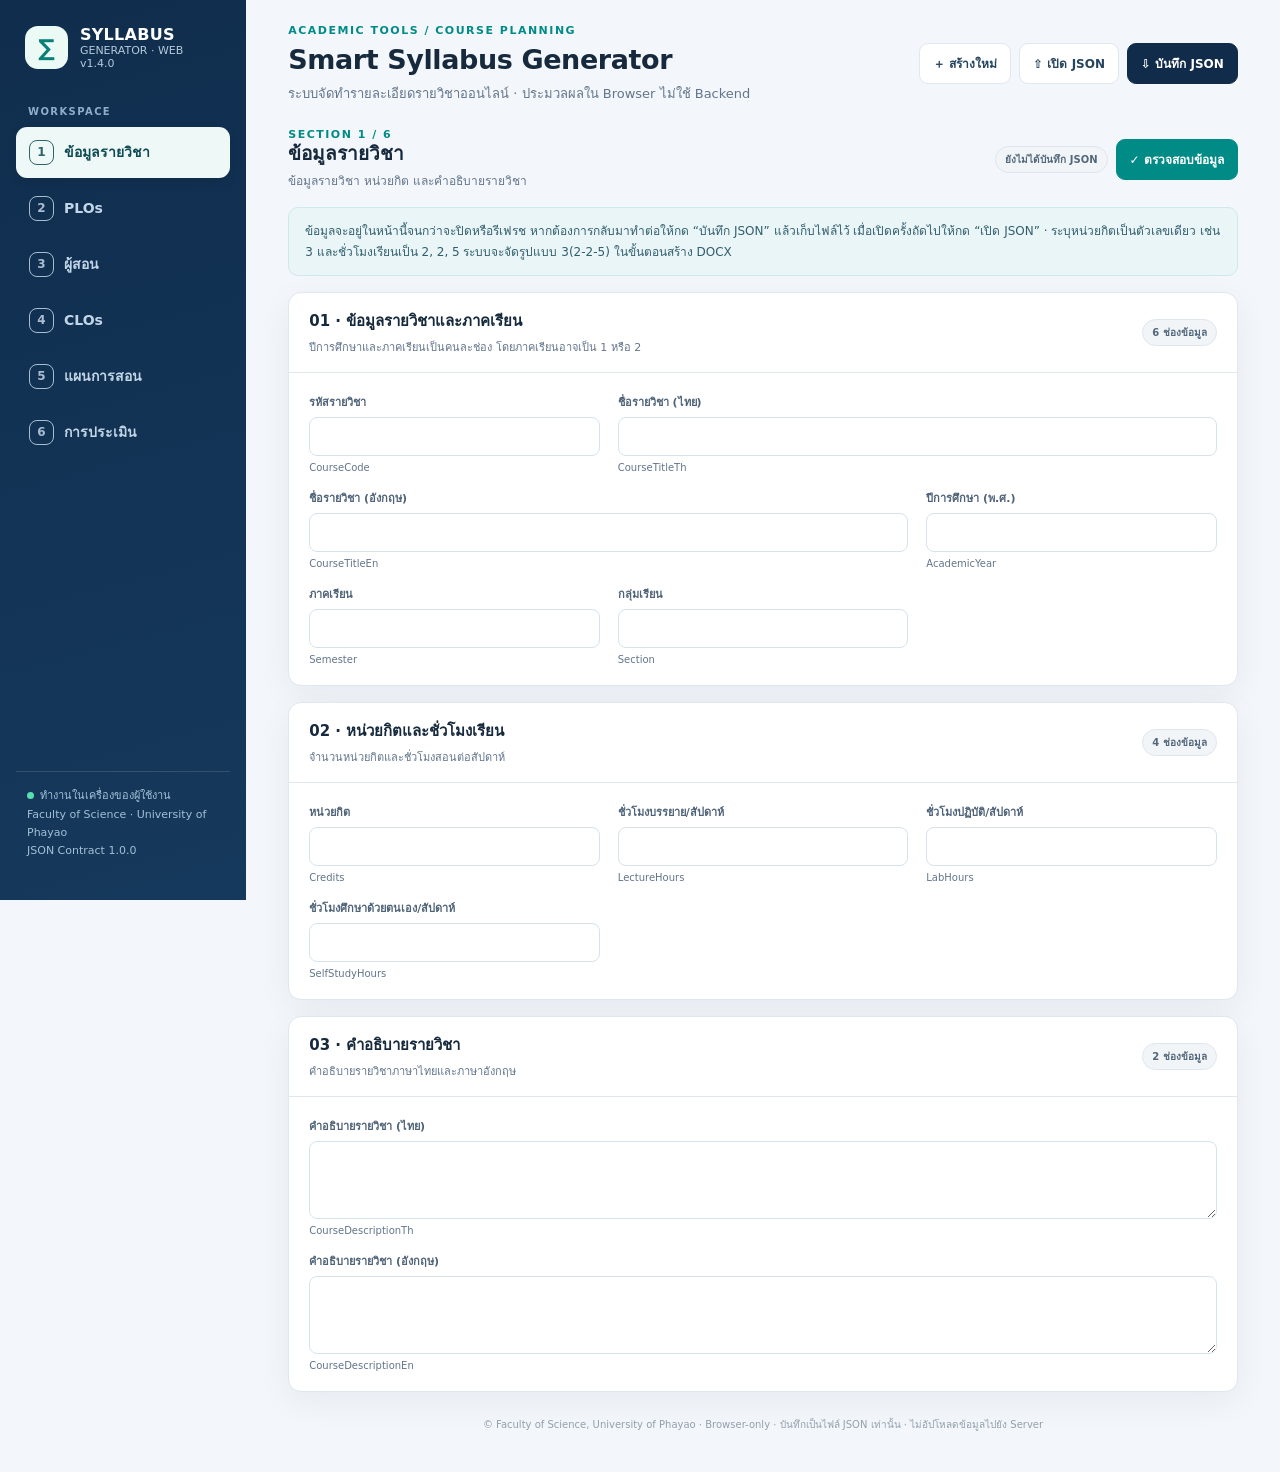
==== commit 029d828e: "Smart Syllabus Generator Web v1.4.0 — JSON Only" ====
--- a/index.html
+++ b/index.html
@@ -4,7 +4,7 @@
 <meta charset="UTF-8">
 <meta name="viewport" content="width=device-width,initial-scale=1">
 <meta name="theme-color" content="#102c4a">
-<meta name="description" content="Smart Syllabus Generator — ออกแบบ Course Syllabus พร้อมบันทึก Draft และส่งออก JSON ใน Browser">
+<meta name="description" content="Smart Syllabus Generator — ออกแบบ Course Syllabus พร้อมเปิดและบันทึก JSON ใน Browser">
 <title>Smart Syllabus Generator | Faculty of Science UP</title>
 <style>
 :root{color-scheme:light;--navy:#102c4a;--navy2:#1a3f65;--ink:#172a3d;--muted:#62758b;--line:#dfe7ef;--bg:#f3f6fa;--white:#fff;--teal:#008b87;--cyan:#dcf4f0;--blue:#edf5fd;--amber:#ad6818;--red:#b93c4c;--green:#0a8863;--shadow:0 9px 34px rgba(27,56,91,.06);font-family:'Sarabun','Leelawadee UI','Noto Sans Thai',system-ui,-apple-system,'Segoe UI',sans-serif}
@@ -122,33 +122,24 @@
 <body>
 <div class="app">
 <aside class="sidebar">
-  <div class="brand"><div class="brand-mark">∑</div><div><div class="brand-title">SYLLABUS</div><div class="brand-small">GENERATOR · WEB v1.3.4</div></div></div>
+  <div class="brand"><div class="brand-mark">∑</div><div><div class="brand-title">SYLLABUS</div><div class="brand-small">GENERATOR · WEB v1.4.0</div></div></div>
   <div><div class="sidebar-label">WORKSPACE</div><nav class="nav" id="nav" aria-label="เมนูกรอกข้อมูล"></nav></div>
   <div class="sidebar-bottom"><span class="dot"></span>ทำงานในเครื่องของผู้ใช้งาน<br>Faculty of Science · University of Phayao<br>JSON Contract 1.0.0</div>
 </aside>
 <main class="main">
  <div class="topline">
   <div><div class="eyebrow">ACADEMIC TOOLS / COURSE PLANNING</div><h1>Smart Syllabus Generator</h1><p class="header-desc">ระบบจัดทำรายละเอียดรายวิชาออนไลน์ · ประมวลผลใน Browser ไม่ใช้ Backend</p></div>
-  <div class="actions" role="group" aria-label="เครื่องมือจัดการ Draft">
-    <button type="button" class="btn" data-action="drafts">▤ Draft ของฉัน</button>
-    <details class="tools-menu" id="tools-menu"><summary class="btn">⚙ เครื่องมือ <span aria-hidden="true">▾</span></summary>
-      <div class="tools-dropdown">
-        <div class="tools-caption">จัดการไฟล์และข้อมูล</div>
-        <button type="button" data-action="new">＋ สร้าง Draft ใหม่</button>
-        <button type="button" data-action="import">⇧ นำเข้า JSON</button>
-        <button type="button" data-action="backup">⇩ สำรอง Draft JSON</button>
-        <button type="button" data-action="demo">◈ โหลดข้อมูลตัวอย่าง</button>
-      </div>
-    </details>
-    <button type="button" class="btn btn-navy" data-action="save">☑ บันทึก Draft</button>
+  <div class="actions" role="group" aria-label="เครื่องมือจัดการไฟล์ JSON">
+    <button type="button" class="btn" data-action="new">＋ สร้างใหม่</button>
+    <button type="button" class="btn" data-action="import">⇧ เปิด JSON</button>
+    <button type="button" class="btn btn-navy" data-action="save">⇩ บันทึก JSON</button>
   </div> </div>
- <div class="pagebar"><div><div class="eyebrow" id="tab-number">SECTION 1 / 6</div><h2 id="tab-title">ข้อมูลรายวิชา</h2><p class="intro" id="tab-desc">ข้อมูลรายวิชา</p></div><div class="inline-row"><span class="pill neutral" id="save-status" role="status" aria-live="polite">กำลังโหลด...</span><button type="button" class="btn" data-action="validate">✓ ตรวจสอบ</button><button type="button" class="btn btn-primary" data-action="export">⇩ ส่งออก JSON</button></div></div>
+ <div class="pagebar"><div><div class="eyebrow" id="tab-number">SECTION 1 / 6</div><h2 id="tab-title">ข้อมูลรายวิชา</h2><p class="intro" id="tab-desc">ข้อมูลรายวิชา</p></div><div class="inline-row"><span class="pill neutral" id="save-status" role="status" aria-live="polite">กำลังโหลด...</span><button type="button" class="btn btn-primary" data-action="validate">✓ ตรวจสอบข้อมูล</button></div></div>
  <div id="panel-content" aria-live="polite"></div>
  <section id="validation" class="validate-area" aria-live="polite"><div class="results-head"><h2 id="issue-heading">ผลตรวจสอบ</h2><span class="pill neutral">คลิกเพื่อไปยังแท็บที่เกี่ยวข้อง</span></div><div class="issues" id="issue-list"></div></section>
- <div class="footerline">© Faculty of Science, University of Phayao · Browser-only draft · Storage: <span id="storage-label">—</span> · ไม่อัปโหลดข้อมูลไปยัง Server</div>
+ <div class="footerline">© Faculty of Science, University of Phayao · Browser-only · <span id="storage-label">บันทึกเป็นไฟล์ JSON เท่านั้น</span> · ไม่อัปโหลดข้อมูลไปยัง Server</div>
 </main>
 </div>
-<div id="drawer" class="drawer-back hidden"><div class="drawer" role="dialog" aria-modal="true" aria-labelledby="drawer-title"><div class="topline"><div><h2 id="drawer-title">Draft ที่บันทึกไว้</h2><p class="muted">เก็บใน Browser ของเครื่องและโปรไฟล์นี้เท่านั้น</p></div><button class="btn btn-mini" data-action="close-drawer" aria-label="ปิด">✕ ปิด</button></div><div class="notice warn" style="margin-top:20px">ข้อมูลนี้จะไม่ซิงก์ระหว่างอุปกรณ์ หากเปลี่ยนเครื่องหรือล้างข้อมูล Browser อาจสูญหาย กรุณา Export JSON เป็นระยะ</div><div id="draft-list"></div></div></div>
 <input id="file-import" class="hidden" type="file" accept=".json,application/json">
 <div id="toast" class="toast hidden" role="status" aria-live="polite"></div>
 <script type="application/json" id="contract-json">{"$schema":"https://json-schema.org/draft/2020-12/schema","$id":"https://up.ac.th/syllabus/schema/1.0.0","title":"Smart Excel Syllabus Canonical Contract (proposed for Blazor)","description":"Contract v1.0 for independent Excel source and future REG view. SQL DDL is a proposed migration, not a snapshot of existing database.","type":"object","additionalProperties":false,"required":["SchemaVersion","OfferingId","SourceType","ExtractedAt","CourseInfo","Curriculum","Instructors","PLOs","CLOs","ClassMeetings","Exams","StudentGroups","LecturePlans","LabPlans","Assessments","GradeScale","Resources"],"properties":{"SchemaVersion":{"const":"1.0.0"},"OfferingId":{"type":"string","pattern":"^[A-Za-z0-9_-]+-[0-9]+-[0-9]{4}-SEC[A-Za-z0-9]+$"},"SourceType":{"type":"string","enum":["ExcelManual","RegView","BlazorManual"]},"ExtractedAt":{"type":"string","format":"date-time"},"CourseInfo":{"type":"object","additionalProperties":false,"properties":{"CourseCode":{"type":"string"},"CourseTitleTh":{"type":"string"},"CourseTitleEn":{"type":"string"},"CourseDescriptionTh":{"type":"string"},"CourseDescriptionEn":{"type":"string"},"Credits":{"type":"string"},"LectureHours":{"type":"integer"},"LabHours":{"type":"integer"},"SelfStudyHours":{"type":"integer"},"AcademicYear":{"type":"integer"},"Semester":{"type":"string"},"Section":{"type":"string"},"FacultyName":{"type":"string"},"UniversityName":{"type":"string"},"TeachingLanguage":{"type":"string"},"DeliveryMode":{"type":"string"},"Prerequisites":{"type":"string"},"Remarks":{"type":"string"}},"required":["CourseCode","CourseTitleTh","Credits","AcademicYear","Semester","Section"]},"Curriculum":{"type":"object","additionalProperties":false,"properties":{"CurriculumCode":{"type":"string"},"CurriculumName":{"type":"string"},"CurriculumRevisionYear":{"type":"integer"},"ProgramCode":{"type":"string"},"ProgramName":{"type":"string"},"DegreeLevel":{"type":"string"},"DepartmentName":{"type":"string"}},"required":[]},"Instructors":{"type":"array","items":{"type":"object","additionalProperties":false,"properties":{"StaffId":{"type":"string"},"IsResponsibleInstructor":{"type":"boolean"},"Prefix":{"type":"string"},"FirstName":{"type":"string"},"LastName":{"type":"string"},"DisplayName":{"type":"string"},"Email":{"type":"string"},"Department":{"type":"string"},"LecturePercent":{"type":"number"},"LabPercent":{"type":"number"},"Notes":{"type":"string"}},"required":["IsResponsibleInstructor"]}},"PLOs":{"type":"array","items":{"type":"object","additionalProperties":false,"properties":{"PloCode":{"type":"string"},"DescriptionTh":{"type":"string"},"DescriptionEn":{"type":"string"},"Category":{"type":"string"},"Notes":{"type":"string"}},"required":["PloCode","DescriptionTh"]}},"CLOs":{"type":"array","items":{"type":"object","additionalProperties":false,"properties":{"CloCode":{"type":"string"},"DescriptionTh":{"type":"string"},"BloomLevel":{"type":"string"},"MappedPloCodes":{"type":"array","items":{"type":"string"},"uniqueItems":true},"Notes":{"type":"string"}},"required":["CloCode","DescriptionTh"]}},"ClassMeetings":{"type":"array","items":{"type":"object","additionalProperties":false,"properties":{"DayOfWeek":{"type":"string"},"StartTime":{"type":"string","pattern":"^([01][0-9]|2[0-3]):[0-5][0-9]$"},"EndTime":{"type":"string","pattern":"^([01][0-9]|2[0-3]):[0-5][0-9]$"},"RoomCode":{"type":"string"},"DeliveryType":{"type":"string"},"Notes":{"type":"string"}},"required":[]}},"Exams":{"type":"array","items":{"type":"object","additionalProperties":false,"properties":{"ExamTypeCode":{"type":"string"},"ExamDate":{"type":"string","format":"date"},"StartTime":{"type":"string","pattern":"^([01][0-9]|2[0-3]):[0-5][0-9]$"},"EndTime":{"type":"string","pattern":"^([01][0-9]|2[0-3]):[0-5][0-9]$"},"RoomCode":{"type":"string"},"Notes":{"type":"string"}},"required":[]}},"StudentGroups":{"type":"array","items":{"type":"object","additionalProperties":false,"properties":{"StudentProgramName":{"type":"string"},"StudentYearLevel":{"type":"integer"},"RegisteredStudentCount":{"type":"integer"},"StudentCurriculumCode":{"type":"string"},"StudentCurriculumRevisionYear":{"type":"integer"},"Notes":{"type":"string"}},"required":[]}},"LecturePlans":{"type":"array","items":{"type":"object","additionalProperties":false,"properties":{"WeekNumber":{"type":"integer"},"Topic":{"type":"string"},"LearningActivities":{"type":"string"},"TeachingMethods":{"type":"string"},"MappedCloCodes":{"type":"array","items":{"type":"string"},"uniqueItems":true},"AssessmentMethods":{"type":"string"},"Notes":{"type":"string"}},"required":["WeekNumber","Topic"]}},"LabPlans":{"type":"array","items":{"type":"object","additionalProperties":false,"properties":{"WeekNumber":{"type":"integer"},"Topic":{"type":"string"},"LearningActivities":{"type":"string"},"TeachingMethods":{"type":"string"},"MappedCloCodes":{"type":"array","items":{"type":"string"},"uniqueItems":true},"AssessmentMethods":{"type":"string"},"Notes":{"type":"string"}},"required":["WeekNumber","Topic"]}},"Assessments":{"type":"array","items":{"type":"object","additionalProperties":false,"properties":{"AssessmentCode":{"type":"string"},"AssessmentName":{"type":"string"},"AssessmentType":{"type":"string"},"WeightPercent":{"type":"number"},"MappedCloCodes":{"type":"array","items":{"type":"string"},"uniqueItems":true},"Notes":{"type":"string"}},"required":["AssessmentName","WeightPercent"]}},"GradeScale":{"type":"array","items":{"type":"object","additionalProperties":false,"properties":{"Grade":{"type":"string"},"MinimumScore":{"type":"number"},"MaximumScore":{"type":"number"},"Notes":{"type":"string"}},"required":[]}},"Resources":{"type":"array","items":{"type":"object","additionalProperties":false,"properties":{"ResourceType":{"type":"string"},"Title":{"type":"string"},"Author":{"type":"string"},"Year":{"type":"integer"},"Url":{"type":"string"},"Notes":{"type":"string"}},"required":[]}}}}</script>
@@ -156,7 +147,7 @@
 <script type="application/json" id="curricula-json">{"schema_version":"1.0.0","curricula":[{"curriculum_id":"BS-PHYSICS","program_name":"หลักสูตรวิทยาศาสตรบัณฑิต","faculty":"คณะวิทยาศาสตร์","university":"มหาวิทยาลัยพะเยา","plos":[{"plo_id":"PLO1","description":"ผู้เรียนสามารถใช้ภาษาในการสื่อสารได้อย่างมีประสิทธิภาพ","category":"Knowledge / Communication","note":""},{"plo_id":"PLO2","description":"ผู้เรียนสามารถใช้เทคโนโลยียุคดิจิทัลอย่างรู้เท่าทัน","category":"Practical / Digital / AI","note":""},{"plo_id":"PLO3","description":"ผู้เรียนสามารถจัดการชีวิตตนเองอย่างมีคุณธรรมและจริยธรรม","category":"Ethics","note":""},{"plo_id":"PLO4","description":"ผู้เรียนสามารถทำงานร่วมกับผู้อื่นและแสดงออกถึงคุณลักษณะความเป็นพลเมืองที่มีคุณค่าของสังคมไทยและสังคมโลก","category":"Communication / Teamwork","note":""},{"plo_id":"PLO5","description":"ผู้เรียนสามารถแสดงออกซึ่งทักษะการเรียนรู้ตลอดชีวิต","category":"Lifelong Learning","note":""},{"plo_id":"PLO6","description":"ผู้เรียนสามารถออกแบบนวัตกรรมทางวิชาชีพด้วยกระบวนการคิดเชิงออกแบบได้","category":"Design Thinking","note":""},{"plo_id":"PLO7","description":"ผู้เรียนสามารถอธิบายหลักการทางฟิสิกส์พื้นฐานได้","category":"Knowledge","note":""},{"plo_id":"PLO8","description":"ผู้เรียนสามารถทำการทดลองทางฟิสิกส์ด้วยกระบวนวิธีทางวิทยาศาสตร์ได้","category":"Knowledge/ Practical","note":""},{"plo_id":"PLO9","description":"ผู้เรียนสามารถวิเคราะห์ผลการทดลองหรือข้อมูลทางฟิสิกส์ได้","category":"Knowledge/ Practical","note":""},{"plo_id":"PLO10","description":"ผู้เรียนสามารถวิพากษ์ผลการทดลองทางฟิสิกส์ได้","category":"Knowledge/ Practical","note":""},{"plo_id":"PLO11","description":"ผู้เรียนสามารถสร้างนวัตกรรมหรืองานวิจัยที่เกิดประโยชน์","category":"Knowledge/ Practical/ Innovation","note":""}],"major":"สาขาวิชาฟิสิกส์"},{"curriculum_id":"BS-CHEMISTRY","program_name":"หลักสูตรวิทยาศาสตรบัณฑิต","faculty":"คณะวิทยาศาสตร์","university":"มหาวิทยาลัยพะเยา","plos":[{"plo_id":"PLO1","description":"ผู้เรียนสามารถใช้ภาษาในการสื่อสารและนำเสนอองค์ความรู้ทางเคมีได้ทั้งภาษาไทยและอังกฤษ","category":"Knowledge / Communication","note":""},{"plo_id":"PLO2","description":"ผู้เรียนสามารถใช้เทคโนโลยีในการสืบค้น วิเคราะห์ นำเสนอข้อมูลทางเคมีได้อย่างเหมาะสม","category":"Practical / Digital / AI","note":""},{"plo_id":"PLO3","description":"ผู้เรียนแสดงออกถึงการเป็นผู้ตรงต่อเวลา ซื่อสัตย์ มีวินัย ประพฤติตนตามหลักความปลอดภัยในห้องปฏิบัติการเคมีได้อย่างเหมาะสม","category":"Ethics","note":""},{"plo_id":"PLO4","description":"ผู้เรียนสามารถทำงานร่วมกับผู้อื่นและแสดงออกถึงคุณลักษณะความเป็นพลเมืองที่มีคุณค่าของสังคมไทยและสังคมโลก","category":"Communication / Teamwork","note":""},{"plo_id":"PLO5","description":"ผู้เรียนสามารถเรียนรู้ได้ด้วยตนเองในการปฏิบัติงานทางเคมีได้ และนำองค์ความรู้ที่ได้มาใช้ในการแก้ไขปัญหา","category":"Knowledge/ Practical/ Innovation","note":""},{"plo_id":"PLO6","description":"ผู้เรียนสามารถอธิบายทฤษฎีทางวิทยาศาสตร์พื้นฐาน คณิตศาสตร์ และเคมีได้อย่างถูกต้อง","category":"Knowledge ","note":""},{"plo_id":"PLO7","description":"ผู้เรียนสามารถนำความรู้ทางเคมีมาออกแบบการทดลอง วิเคราะห์และอภิปรายผลจากการทดลองทางเคมี","category":"Knowledge/ Practical","note":""},{"plo_id":"PLO8","description":"ผู้เรียนสามารถทำปฏิบัติการทางเคมีร่วมกับการใช้เครื่องมือวิเคราะห์ทางเคมีได้อย่างถูกต้อง","category":"Knowledge/ Practical","note":""},{"plo_id":"PLO9","description":"ผู้เรียนสามารถนำความรู้ทางเคมีมาประยุกต์ใช้ในการศึกษาทรัพยากรธรรมชาติและภูมิปัญญาท้องถิ่น ด้วยกรอบแนวคิดการสร้างนวัตกรรม","category":"Knowledge/ Practical","note":""}],"major":"สาขาวิชาเคมี"},{"curriculum_id":"BS-BIOLOGY","program_name":"หลักสูตรวิทยาศาสตรบัณฑิต","faculty":"คณะวิทยาศาสตร์","university":"มหาวิทยาลัยพะเยา","plos":[{"plo_id":"PLO1","description":"ผู้เรียนปฏิบัติตนอย่างมีคุณธรรมจริยธรรมและเป็นพลเมืองที่ดีของสังคม\nSub PLO 1.1 ผู้เรียนแสดงพฤติกรรมอย่างมีคุณธรรมและจริยธรรม\nSub PLO 1.2 ผู้เรียนทำงานร่วมกับผู้อื่นและรับผิดชอบต่อตนเองและท้องถิ่น\nSub PLO 1.3 ผู้เรียนแสดงออกถึงคุณลักษณะความเป็นพลเมืองที่มีคุณค่าของสังคม","category":"Ethics / Communication/ Teamwork","note":""},{"plo_id":"PLO2","description":"ผู้เรียนอธิบายความรู้ หลักการทางวิทยาศาสตร์ คณิตศาสตร์ และชีววิทยา","category":"Knowledge","note":""},{"plo_id":"PLO3","description":"ผู้เรียนอธิบายคุณค่าของทรัพยากรทางชีวภาพที่มีในท้องถิ่น เพื่อการอนุรักษ์และใช้ประโยชน์อย่างยั่งยืน","category":"Knowledge / Communication","note":""},{"plo_id":"PLO4","description":"ผู้เรียนใช้เทคโนโลยีสารสนเทศและใช้ภาษาเพื่อการสื่อสารได้ดี นำไปสู่ทักษะการเรียนรู้ตลอดชีวิต\nSub PLO 4.1 ผู้เรียนใช้เทคโนโลยีสารสนเทศเพื่อการค้นคว้าอย่างรู้เท่าทัน\nSub PLO 4.2 ผู้เรียนใช้ทักษะด้านภาษาเพื่อการสื่อสารได้ดี","category":"Communication/ Lifelong Learning/ Practical / Digital / AI","note":""},{"plo_id":"PLO5","description":"ผู้เรียนใช้ความรู้ทางชีววิทยา วิทยาศาสตร์ คณิตศาสตร์ และสถิติ ในการวิเคราะห์และดำเนินการวิจัยทางชีววิทยาด้วยกระบวนการคิดเชิงออกแบบได้","category":"Knowledge/ Practical/ Design Thinking","note":""}],"major":"สาขาวิชาชีววิทยา"},{"curriculum_id":"BS-MATHEMATICS","program_name":"หลักสูตรวิทยาศาสตรบัณฑิต","faculty":"คณะวิทยาศาสตร์","university":"มหาวิทยาลัยพะเยา","plos":[{"plo_id":"PLO1","description":"ผู้เรียนสามารถใช้ภาษาในการสื่อสารได้อย่างมีประสิทธิภาพ","category":"Knowledge / Communication","note":""},{"plo_id":"PLO2","description":"ผู้เรียนสามารถใช้เทคโนโลยียุคดิจิทัลอย่างรู้เท่าทัน","category":"Practical / Digital / AI","note":""},{"plo_id":"PLO3","description":"ผู้เรียนสามารถจัดการชีวิตตนเองอย่างมีคุณธรรมและจริยธรรม","category":"Ethics","note":""},{"plo_id":"PLO4","description":"ผู้เรียนสามารถทำงานร่วมกับผู้อื่นและแสดงออกถึงคุณลักษณะความเป็นพลเมืองที่มีคุณค่าของสังคมไทยและสังคมโลก","category":"Communication / Teamwork","note":""},{"plo_id":"PLO5","description":"ผู้เรียนสามารถแสดงออกซึ่งทักษะการเรียนรู้ตลอดชีวิต","category":"Lifelong Learning","note":""},{"plo_id":"PLO6","description":"ผู้เรียนสามารถออกแบบนวัตกรรมทางวิชาชีพด้วยกระบวนการคิดเชิงออกแบบได้","category":"Design Thinking","note":""},{"plo_id":"PLO7","description":"ผู้เรียนสามารถอธิบายและสรุปหลักการพื้นฐานหรือทฤษฎีทางคณิตศาสตร์ได้อย่างถูกต้อง","category":"Knowledge","note":""},{"plo_id":"PLO8","description":"ผู้เรียนสามารถใช้หลักการและทักษะกระบวนการทางคณิตศาสตร์ในการแก้ปัญหาได้อย่างเป็นระบบ","category":"Knowledge/ Practical","note":""},{"plo_id":"PLO9","description":"ผู้เรียนสามารถนำเครื่องมือทางคณิตศาสตร์ไปประยุกต์แก้ปัญหาในศาสตร์อื่น ๆ ที่เกี่ยวข้องได้และถ่ายทอดองค์ความรู้โดยใช้เทคโนโลยีได้อย่างเหมาะสม","category":"Knowledge/ Practical/ Digital / AI","note":""},{"plo_id":"PLO10","description":"ผู้เรียนมีความรับผิดชอบต่อตนเอง ชุมชน และสังคม","category":"Ethics/ Practical","note":""}],"major":"สาขาวิชาคณิตสาสตร์"},{"curriculum_id":"BS-EXERCISE AND SPORT SCIENCE","program_name":"หลักสูตรวิทยาศาสตรบัณฑิต","faculty":"คณะวิทยาศาสตร์","university":"มหาวิทยาลัยพะเยา","plos":[{"plo_id":"PLO1","description":"ผู้เรียนสามารถนำความรู้ในด้านวิทยาศาสตร์การออกกำลังกายและการกีฬาเพื่อส่งเสริมสุขภาพของตนเองและผู้อื่นได้","category":"Knowledge/ Practical / Communication","note":""},{"plo_id":"PLO2","description":"ผู้เรียนสามารถวิเคราะห์ ประเมินสมรรถภาพทางกายและสมรรถนะทางการกีฬา โดยใช้กระบวนการ เครื่องมือ เทคโนโลยีทางวิทยาศาสตร์การออกกำลังกายและการกีฬาได้","category":"Knowledge/ Practical / Digital / AI","note":""},{"plo_id":"PLO3","description":"ผู้เรียนสามารถออกแบบการฝึกการออกกำลังกายและการกีฬาได้อย่างเหมาะสม โดยใช้พื้นฐานทักษะทางวิทยาศาสตร์การออกกำลังกายและการกีฬาอย่างมีจรรยาบรรณ","category":"Knowledge/ Practical / Communication","note":""},{"plo_id":"PLO4","description":"ผู้เรียนสามารถให้คำแนะนำ โดยใช้หลักการทางวิทยาศาสตร์การออกกำลังกายและการกีฬาทั้งแบบไทยและสากล","category":"Ethics/ Knowledge/ Practical / Communication","note":""}],"major":"สาขาวิชาวิทยาศาสตร์การออกกำลังกายและการกีฬา"},{"curriculum_id":"MS-APPLIED CHEMISTRY","program_name":"หลักสูตรวิทยาศาสตรมหาบัณฑิต","faculty":"คณะวิทยาศาสตร์","university":"มหาวิทยาลัยพะเยา","plos":[{"plo_id":"PLO1","description":"บัณฑิตสามารถทำวิจัยโดยบูรณาการความรู้ทางเคมีประยุกต์และเทคโนโลยีดิจิทัลอย่างมีจรรยาบรรณ","category":"Knowledge/ Practical / Digital / AI/ Ethics","note":""},{"plo_id":"PLO2","description":"บัณฑิตสามารถวิเคราะห์และแก้ปัญหาอุตสาหกรรมและชุมชนด้วยความรู้และทักษะทางเคมีประยุกต์อย่างยั่งยืน","category":"Knowledge/ Practical / Communication","note":""},{"plo_id":"PLO3","description":"บัณฑิตสามารถสื่อสารทางวิชาการและภาษาอังกฤษในการนำเสนอทางเคมีประยุกต์ได้","category":"Communication/ Knowledge/ Practical","note":""},{"plo_id":"PLO4","description":"บัณฑิตสามารถติดตามองค์ความรู้ เพื่อนำไปใช้ในการพัฒนางานทางเคมีประยุกต์ได้","category":"Lifelong Learning/ Ethics/ Knowledge/ Practical","note":""}],"major":"สาขาวิชาเคมี"},{"curriculum_id":"MS-BIOLOGY PLAN1-THESIS","program_name":"หลักสูตรวิทยาศาสตรมหาบัณฑิต","faculty":"คณะวิทยาศาสตร์","university":"มหาวิทยาลัยพะเยา","plos":[{"plo_id":"PLO1","description":"สามารถเสนอแนวทางการพัฒนาและสร้างประโยชน์ทางชีววิทยาอย่างเป็นระบบ โดยใช้เทคนิคและเครื่องมือทางชีววิทยาที่เหมาะสมให้แก่ชุมชนโดยบูรณาการกับศาสตร์อื่นได้","category":"Knowledge/ Practical / Communication","note":""},{"plo_id":"PLO2","description":"สามารถออกแบบและดำเนินการวิจัยทางด้านชีววิทยาด้วยจรรณยาบรรณและเคารพสิทธิ์เพื่อสร้างคุณค่าของทรัพยากรท้องถิ่น","category":"Knowledge/ Practical / Ethics/ Communication","note":""},{"plo_id":"PLO3","description":"ติดตามและประยุกต์ใช้ความรู้ทางชีววิทยาในการใช้ประโยชน์ อนุรักษ์ และพัฒนาทรัพยากรชีวภาพของท้องถิ่นอย่างยั่งยืน เพื่อยกระดับคุณภาพชีวิตและความสมดุลของระบบนิเวศ","category":"Lifelong Learning/ Communication/ Knowledge/ Practical","note":""},{"plo_id":"PLO4","description":"สื่อสารและนำเสนอข้อมูลทางชีววิทยาต่อสังคมวิชาการและชุมชนท้องถิ่นได้อย่างมีประสิทธิภาพและมีจริยธรรมทางวิชาการ","category":"Communication/ Ethics/ Knowledge/ Practical","note":""}],"major":"สาขาวิชาชีววิทยา"},{"curriculum_id":"MS-BIOLOGY PLAN2-IS","program_name":"หลักสูตรวิทยาศาสตรมหาบัณฑิต","faculty":"คณะวิทยาศาสตร์","university":"มหาวิทยาลัยพะเยา","plos":[{"plo_id":"PLO1","description":"สามารถเสนอแนวทางแก้ปัญหาและสร้างประโยชน์ให้แก่ชุมชนโดยบูรณาการกับศาสตร์อื่นได้","category":"Knowledge/ Practical / Communication","note":""},{"plo_id":"PLO2","description":"สามารถสร้างความรู้จากงานวิจัยบนฐานของทรัพยากรในท้องถิ่นเพื่อการพัฒนาที่ยั่งยืน","category":"Knowledge/ Practical / Ethics/ Communication","note":""},{"plo_id":"PLO3","description":"ติดตามองค์ความรู้ทางด้านชีววิทยาโดยใช้เทคโนโลยีและการเรียนรู้ตลอดชีวิตเพื่อการพัฒนาตนเอง","category":"Lifelong Learning/ Communication/ Knowledge/ Practical","note":""},{"plo_id":"PLO4","description":"ผลิต เผยแพร่ และสื่อสารข้อมูลทางชีววิทยาต่อสาธารณะบนพื้นฐานของจรรยาบรรณนักวิจัย","category":"Communication/ Ethics/ Knowledge/ Practical","note":""}],"major":"สาขาวิชาชีววิทยา"},{"curriculum_id":"MS-MATHEMATICS","program_name":"หลักสูตรวิทยาศาสตรมหาบัณฑิต","faculty":"คณะวิทยาศาสตร์","university":"มหาวิทยาลัยพะเยา","plos":[{"plo_id":"PLO1","description":"บัณฑิตสามารถใช้หลักเหตุและผลในการดำเนินการวิจัยทางคณิตศาสตร์ได้","category":"Knowledge/ Practical","note":""},{"plo_id":"PLO2","description":"บัณฑิตสามารถนำเสนอผลงานวิจัยทางคณิตศาสตร์ที่มีคุณภาพบนพื้นฐานจริยธรรมวิจัย","category":"Knowledge/ Practical / Ethics/ Communication","note":""},{"plo_id":"PLO3","description":"บัณฑิตสามารถใช้องค์ความรู้ทางคณิตศาสตร์และเทคโนโลยีในการแก้ปัญหาทางคณิตศาสตร์หรือปัญหาจากชุมชนได้","category":"Communication/ Knowledge/ Practical","note":""}],"major":"สาขาวิชาคณิตศาสตร์"},{"curriculum_id":"MS-SPORT SCIENCE AND PHYSICAL EDUCATION PLAN1-THESIS","program_name":"หลักสูตรวิทยาศาสตรมหาบัณฑิต","faculty":"คณะวิทยาศาสตร์","university":"มหาวิทยาลัยพะเยา","plos":[{"plo_id":"PLO1","description":"สามารถบูรณาการความรู้และความเข้าใจเชิงลึกในศาสตร์ด้านวิทยาศาสตร์การกีฬาและพลศึกษาในการวางแผนการพัฒนาสุขภาพและคุณภาพชีวิต","category":"Knowledge/ Practical","note":""},{"plo_id":"PLO2","description":"สามารถการออกแบบและประยุกต์ใช้เทคโนโลยีหรือนวัตกรรมเพื่อจัดการและพัฒนางานทางด้านวิทยาศาสตร์การกีฬาและพลศึกษาของบุคคลและชุมชนอย่างยั่งยืน","category":"Knowledge/ Practical/ Innovation /Digital / AI/  Lifelong Learning","note":""},{"plo_id":"PLO3","description":"สามารถออกแบบการพัฒนางานวิจัยทางด้านวิทยาศาสตร์การกีฬาและพลศึกษา โดยใช้กระบวนการวิจัยอย่างมีประสิทธิภาพ","category":"Knowledge/ Practical ","note":""},{"plo_id":"PLO4","description":"สามารถทำงานร่วมกับผู้อื่นหรือสหวิชาชีพได้อย่างมืออาชีพและมีความรับผิดชอบ","category":"Communication/ Ethics/  Teamwork/ Practical","note":""}],"major":"สาขาวิชาวิทยาศาสตร์การออกกำลังกายและการกีฬา"},{"curriculum_id":"MS-SPORT SCIENCE AND PHYSICAL EDUCATION PLAN2-IS","program_name":"หลักสูตรวิทยาศาสตรมหาบัณฑิต","faculty":"คณะวิทยาศาสตร์","university":"มหาวิทยาลัยพะเยา","plos":[{"plo_id":"PLO1","description":"สามารถบูรณาการความรู้และความเข้าใจเชิงลึกในศาสตร์ด้านวิทยาศาสตร์การกีฬาและพลศึกษาในการวางแผนการพัฒนาสุขภาพและคุณภาพชีวิต","category":"Knowledge/ Practical","note":""},{"plo_id":"PLO2","description":"สามารถการออกแบบและประยุกต์ใช้เทคโนโลยีหรือนวัตกรรมเพื่อจัดการและพัฒนางานทางด้านวิทยาศาสตร์การกีฬาและพลศึกษาของบุคคลและชุมชนอย่างยั่งยืน","category":"Knowledge/ Practical/ Innovation /Digital / AI/  Lifelong Learning","note":""},{"plo_id":"PLO3","description":"สามารถออกแบบการพัฒนางานวิจัยทางด้านวิทยาศาสตร์การกีฬาและพลศึกษา โดยใช้กระบวนการวิจัยอย่างมีประสิทธิภาพ","category":"Knowledge/ Practical ","note":""},{"plo_id":"PLO4","description":"สามารถทำงานร่วมกับผู้อื่นหรือสหวิชาชีพได้อย่างมืออาชีพและมีความรับผิดชอบ","category":"Communication/ Ethics/  Teamwork/ Practical","note":""}],"major":"สาขาวิชาวิทยาศาสตร์การออกกำลังกายและการกีฬา"},{"curriculum_id":"PhD-BIOLOGY","program_name":"หลักสูตรปรัชญาดุษฎีบัณฑิต","faculty":"คณะวิทยาศาสตร์","university":"มหาวิทยาลัยพะเยา","plos":[{"plo_id":"PLO1","description":" ใช้เทคโนโลยีสารสนเทศ เครื่องมือ และนวัตกรรมด้านวิทยาศาสตร์ที่ทันสมัยในการจัดการและแก้ไขปัญหาตามบริบทที่เหมาะสมและทันต่อสถานการณ์","category":"Knowledge/ Practical/ Innovation /Digital / AI","note":""},{"plo_id":"PLO2","description":"วางแผนดำเนินงาน สังเคราะห์ผลงานวิจัยและทฤษฎีเพื่อการออกแบบกระบวนวิจัยในบริบทใหม่ที่ซับซ้อนและเหมาะสมกับสถานการณ์ที่เปลี่ยนแปลงไป","category":"Knowledge/ Practical","note":""},{"plo_id":"PLO3","description":"ประยุกต์ใช้ความรู้และเทคโนโลยีในการวิเคราะห์ การสร้างองค์ความรู้ใหม่จากการวิจัยหรือจัดการประเด็นปัญหาด้วยการวินิจฉัยอย่างถูกต้อง","category":"Knowledge/ Practical/ Innovation /Digital / AI","note":""},{"plo_id":"PLO4","description":"บูรณาการทักษะการวิจัยรอบด้านและการบริหารจัดการงานวิจัย เพื่อนำไปสู่การพัฒนาอาชีพและการใช้ประโยชน์ด้านสังคม เศรษฐกิจ และสิ่งแวดล้อม","category":"Knowledge/ Practical/ Communication","note":""},{"plo_id":"PLO5","description":"ปฏิบัติตนเป็นแบบอย่างที่ดีตามจรรยาบรรณทางวิชากา","category":"Ethics","note":""},{"plo_id":"PLO6","description":"สื่อสารข้อมูลองค์ความรู้จากงานวิจัยแก่ผู้ที่สนใจได้อย่างเหมาะสม และสร้างเครือข่ายความร่วมมือทั้งในระดับชุมชน และผลงานวิจัยเชิงประจักษ์ระดับสากล","category":"Communication/ Ethics/ Teamwork/ Practical","note":""}],"major":"สาขาวิชาชีววิทยา"},{"curriculum_id":"PhD-MATHEMATICS","program_name":"หลักสูตรปรัชญาดุษฎีบัณฑิต","faculty":"คณะวิทยาศาสตร์","university":"มหาวิทยาลัยพะเยา","plos":[{"plo_id":"PLO1","description":"บัณฑิตสามารถสร้างองค์ความรู้ใหม่จากฐานปัญหาได้อย่างถูกต้องตามหลักการทางคณิตศาสตร์","category":"Knowledge/ Practical","note":""},{"plo_id":"PLO2","description":"บัณฑิตสามารถผลิตและเผยแพร่ผลงานวิจัยทางคณิตศาสตร์ที่มีคุณภาพในระดับนานาชาติบนพื้นฐานจริยธรรมวิจัยได้อย่างเหมาะสม","category":"Knowledge/ Practical/ Ethics","note":""},{"plo_id":"PLO3","description":"บัณฑิตสามารถใช้เทคโนโลยีร่วมกับหลักการทางคณิตศาสตร์เพื่อแก้ปัญหาที่ซับซ้อนหรือปัญหาจากชุมชนได้","category":"Knowledge/ Practical /Digital / AI/ Communication","note":""}],"major":"สาขาวิชาคณิตศาสตร์"},{"curriculum_id":"PhD-SPORT SCIENCE AND PHYSICAL EDUCATION","program_name":"หลักสูตรปรัชญาดุษฎีบัณฑิต","faculty":"คณะวิทยาศาสตร์","university":"มหาวิทยาลัยพะเยา","plos":[{"plo_id":"PLO1","description":"สร้างความรู้ใหม่ทางวิทยาศาสตร์การกีฬาและพลศึกษา ผ่านกระบวนการวิจัยขั้นสูง เพื่อบูรณาการการกีฬาและพัฒนาสังคมสุขภาวะ มุ่งสู่ความเป็นเลิศทางการกีฬาและความยั่งยืนของสังคม","category":"Knowledge/ Practical/ Communication","note":""},{"plo_id":"PLO2","description":"ขับเคลื่อนความเป็นเลิศทางการกีฬาและการยกระดับสุขภาวะของสังคมอย่างเป็นระบบ","category":"Knowledge/ Practical/ Communication","note":""},{"plo_id":"PLO3","description":"ติดตามและประยุกต์ใช้เทคโนโลยีดิจิทัลและปัญญาประดิษฐ์อย่างมีประสิทธิภาพ เพื่อพัฒนาและยกระดับระบบการกีฬาและสุขภาวะบนฐานข้อมูลและหลักฐานเชิงวิทยาศาสตร์","category":"Knowledge/ Practical /Digital / AI/ Communication","note":""},{"plo_id":"PLO4","description":"สร้างสังคมสุขภาวะ ด้วยศาสตร์วิทยาศาสตร์การกีฬาและพลศึกษาอย่างมืออาชีพ มีจริยธรรม มีความรับผิดชอบ และสามารถทำงานร่วมกับภาคส่วนต่างๆ ในระดับชาติและสากล","category":"Knowledge/ Practical / Ethics","note":""}],"major":"สาขาวิชาวิทยาศาสตร์การออกกำลังกายและการกีฬา"},{"curriculum_id":"PhD-APPLIED SCIENCE","program_name":"หลักสูตรปรัชญาดุษฎีบัณฑิต","faculty":"คณะวิทยาศาสตร์","university":"มหาวิทยาลัยพะเยา","plos":[{"plo_id":"PLO1","description":"ผู้เรียนสามารถสืบค้นและรวบรวมข้อมูลอย่างเป็นระบบ โดยใช้หลักฐานเชิงประจักษ์","category":"Knowledge/ Practical/Digital ","note":""},{"plo_id":"PLO2","description":"ผู้เรียนสามารถนำเสนอผลงานวิชาการด้วยภาษาอังกฤษ ","category":"Knowledge/ Practical/ Communication","note":""},{"plo_id":"PLO3","description":"ผู้เรียนสามารถเขียนบทความวิชาการเพื่อตีพิมพ์ในวารสารวิชาการระดับนานาชาติได้","category":"Knowledge/ Practical / Communication","note":""},{"plo_id":"PLO4","description":"ผู้เรียนสามารถสังเคราะห์องค์ความรู้หรือพัฒนานวัตกรรมที่สามารถใช้ประโยชน์ เพื่อการพัฒนาชุมชนและประเทศอย่างยั่งยืน","category":"Knowledge/ Practical / Communication","note":""},{"plo_id":"PLO5","description":"ผู้เรียนสามารถสื่อสารและถ่ายทอดองค์ความรู้ สามารถทำงานร่วมกับผู้อื่นหรือชุมชนได้","category":"Knowledge/ Practical /Communication/ Teamwork","note":""},{"plo_id":"PLO6","description":"ผู้เรียนสามารถปฏิบัติตามจรรยาบรรณของนักวิจัย","category":"Ethics","note":""}],"major":""}]}</script>
 <script type="application/json" id="instructors-json">{"schema_version":"1.0.0","instructors":[{"title_prefix":"รศ.ดร.","name":"สิทธิศักดิ์  ปิ่นมงคลกุล","department":"สาขาวิชาชีววิทยา","note":""},{"title_prefix":"ผศ.ดร.","name":"สุกัญญา สืบแสน","department":"สาขาวิชาชีววิทยา","note":""},{"title_prefix":"ผศ.ดร.","name":"บุญช่วง บุญสุข","department":"สาขาวิชาชีววิทยา","note":""},{"title_prefix":"รศ.ดร.","name":"นุจิรา ทาตัน","department":"สาขาวิชาชีววิทยา","note":""},{"title_prefix":"ผศ.ดร.","name":"ทิพย์วรรณ สรรพสัตย","department":"สาขาวิชาชีววิทยา","note":""},{"title_prefix":"รศ.ดร.","name":"ภพเก้า พุทธรักษ์","department":"สาขาวิชาชีววิทยา","note":""},{"title_prefix":"รศ.ดร.","name":"จตุพร  ตั้งจิตรวิทยากูล","department":"สาขาวิชาชีววิทยา","note":""},{"title_prefix":"ผศ.ดร.","name":"เนรัฐชลา  สุวรรณคนธ์","department":"สาขาวิชาชีววิทยา","note":""},{"title_prefix":"ผศ.ดร.","name":"พลินจรีย์  รังสยาธร","department":"สาขาวิชาชีววิทยา","note":""},{"title_prefix":"ผศ.ดร.","name":"สิริวัฒน์  บุญชัยศรี","department":"สาขาวิชาชีววิทยา","note":""},{"title_prefix":"ผศ.ดร.","name":"อาทิตย์  นันทขว้าง","department":"สาขาวิชาชีววิทยา","note":""},{"title_prefix":"ดร.","name":"เสาวลักษณ์  บุญมา","department":"สาขาวิชาชีววิทยา","note":""},{"title_prefix":"ดร.","name":"ชัชวาล  วงค์ชัย","department":"สาขาวิชาชีววิทยา","note":""},{"title_prefix":"ดร.","name":"ประลองยุทธ  ศรีปาลวิทย์","department":"สาขาวิชาชีววิทยา","note":""},{"title_prefix":"ผศ.ดร.","name":"วิภาศิริ สุนทรชัย","department":"สาขาวิชาชีววิทยา","note":""},{"title_prefix":"อ.","name":"ธันยาภรณ์ ตั้งเจริญชัย","department":"สาขาวิชาชีววิทยา","note":""},{"title_prefix":"อ.","name":"พันธิตรา กมล","department":"สาขาวิชาชีววิทยา","note":""},{"title_prefix":"ดร.","name":"สมฤทธิ์  อุ่นอ้าย","department":"สาขาวิชาฟิสิกส์","note":""},{"title_prefix":"ผศ.ดร.","name":"ปิยชนน์  เกษสุวรรณ","department":"สาขาวิชาฟิสิกส์","note":""},{"title_prefix":"รศ.ดร.","name":"เอกสิทธิ์  วงศ์ราษฎร์","department":"สาขาวิชาฟิสิกส์","note":""},{"title_prefix":"รศ.ดร.","name":"อนุรักษ์ ประสาทเขตร์การ","department":"สาขาวิชาฟิสิกส์","note":""},{"title_prefix":"รศ.ดร.","name":"ไวพจน์ งามสอาด","department":"สาขาวิชาฟิสิกส์","note":""},{"title_prefix":"รศ.ดร.","name":"อารักษ์ กลิ่นบำรุง","department":"สาขาวิชาฟิสิกส์","note":""},{"title_prefix":"ดร.","name":"วัชราวุฒิ กฤตินธรรม","department":"สาขาวิชาฟิสิกส์","note":""},{"title_prefix":"ดร.","name":"นิยม โฮ่งสิทธิ์","department":"สาขาวิชาฟิสิกส์","note":""},{"title_prefix":"ดร.","name":"สิริกมล แสงมีอานุภาพ","department":"สาขาวิชาฟิสิกส์","note":""},{"title_prefix":"ดร.","name":"พิมพ์ใจ แสงความสว่าง","department":"สาขาวิชาฟิสิกส์","note":""},{"title_prefix":"ดร.","name":"พงศพัศ แรงดี","department":"สาขาวิชาฟิสิกส์","note":""},{"title_prefix":"ดร.","name":"ศุภกร จันเลน","department":"สาขาวิชาฟิสิกส์","note":""},{"title_prefix":"ดร.","name":"ชลธิชา กฤษณ์เพ็ชร์","department":"สาขาวิชาฟิสิกส์","note":""},{"title_prefix":"อ.","name":"ไพศาล  ดวงจักร์ ณ อยุธยา","department":"สาขาวิชาฟิสิกส์","note":""},{"title_prefix":"อ.","name":"ว่าที่ร้อยตรีมนัส ภูทวี","department":"สาขาวิชาฟิสิกส์","note":""},{"title_prefix":"อ.","name":"กฤษดา เหลืองทองคำ","department":"สาขาวิชาฟิสิกส์","note":""},{"title_prefix":"ดร.","name":"ฐิตินันต์  กาศโอสถ","department":"สาขาวิชาฟิสิกส์","note":""},{"title_prefix":"รศ.ดร.","name":"รัชนาพร โชคชัยสิริ","department":"สาขาวิชาเคมี","note":""},{"title_prefix":"ผศ.ดร.","name":"ชัยพัฒน์ ลาพินี","department":"สาขาวิชาเคมี","note":""},{"title_prefix":"ผศ.ดร.","name":"รักสกุล แก่นเรณู","department":"สาขาวิชาเคมี","note":""},{"title_prefix":"ผศ.ดร.","name":"กัลยา จำปาทอง","department":"สาขาวิชาเคมี","note":""},{"title_prefix":"ผศ.ดร.","name":"เริงฤทัย ศิริรักษ์","department":"สาขาวิชาเคมี","note":""},{"title_prefix":"ผศ.ดร.","name":"สรชัย คำแสน","department":"สาขาวิชาเคมี","note":""},{"title_prefix":"รศ.ดร.","name":"วิศณุสรรค์ ชาติอารยะวดี","department":"สาขาวิชาเคมี","note":""},{"title_prefix":"รศ.ดร.","name":"สาโรจน์ จีนประชา","department":"สาขาวิชาเคมี","note":""},{"title_prefix":"รศ.ดร.","name":"จิตระยุทธ์ จิตอ่อนน้อม","department":"สาขาวิชาเคมี","note":""},{"title_prefix":"ผศ.ดร.","name":"พิทักษ์ นาสมใจ","department":"สาขาวิชาเคมี","note":""},{"title_prefix":"ผศ.ดร.","name":"ณัชชา อินทร์จันทร์","department":"สาขาวิชาเคมี","note":""},{"title_prefix":"ผศ.ดร.","name":"บัลวี ยศน้อย","department":"สาขาวิชาเคมี","note":""},{"title_prefix":"ผศ.ดร.","name":"บุณฑริกา เทพสุคนธ์","department":"สาขาวิชาเคมี","note":""},{"title_prefix":"ผศ.ดร.","name":"นฤมล เสทธยะ","department":"สาขาวิชาเคมี","note":""},{"title_prefix":"ผศ.ดร.","name":"จักรีสิทธิ์ จินดาวงศ์","department":"สาขาวิชาเคมี","note":""},{"title_prefix":"ผศ.ดร.","name":"จุฑารัตน์ ก๋าวินจันทร์","department":"สาขาวิชาเคมี","note":""},{"title_prefix":"ผศ.ดร.","name":"เอกสุรีย์ ศักดิ์ศรชัย","department":"สาขาวิชาเคมี","note":""},{"title_prefix":"ผศ.ดร.","name":"คงเดช สวาสดิ์พันธ์","department":"สาขาวิชาเคมี","note":""},{"title_prefix":"ดร.","name":"รัติยา ณ อุบล","department":"สาขาวิชาเคมี","note":""},{"title_prefix":"ดร.","name":"ณัฐพร พุทธวงศ์","department":"สาขาวิชาเคมี","note":""},{"title_prefix":"ดร.","name":"ธนิษฐา เสมอใจ","department":"สาขาวิชาเคมี","note":""},{"title_prefix":"ดร.","name":"วิไลวรรณ ภาคทอง","department":"สาขาวิชาเคมี","note":""},{"title_prefix":"ดร.","name":"พักตร์วิภา เชาว์พานิช","department":"สาขาวิชาเคมี","note":""},{"title_prefix":"ดร.","name":"ลลิตา รัตนจิระวงศ์","department":"สาขาวิชาเคมี","note":""},{"title_prefix":"ดร.","name":"วรรณฤดี แก้วมีศรี","department":"สาขาวิชาเคมี","note":""},{"title_prefix":"อ.","name":"มนัส ใจมะสิทธิ์","department":"สาขาวิชาเคมี","note":""},{"title_prefix":"ผศ.ดร.","name":"วีระชัย ศิลประกอบ","department":"สาขาวิชาเคมี","note":""},{"title_prefix":"รศ.ดร.","name":"วิจิตรา จิตอ่อนน้อม","department":"สาขาวิชาเคมี","note":""},{"title_prefix":"ผศ.ดร.","name":"ศุภชัย วันประโคน","department":"สาขาวิชาเคมี","note":""},{"title_prefix":"ดร.","name":"สุทธาสินี กตัญญู","department":"สาขาวิชาเคมี","note":""},{"title_prefix":"ผศ.ดร.","name":"ผกาสุคนธ์ เมฆรัตนชัย","department":"สาขาวิชาเคมี","note":""},{"title_prefix":"ผศ.ดร.","name":"ธิติ เกตุคำ","department":"สาขาวิชาคณิตศาสตร์","note":""},{"title_prefix":"รศ.ดร.","name":"ธนกฤต เทียนหวาน","department":"สาขาวิชาคณิตศาสตร์","note":""},{"title_prefix":"รศ.ดร.","name":"ประสิทธิ์ ช่อลำเจียก","department":"สาขาวิชาคณิตศาสตร์","note":""},{"title_prefix":"รศ.ดร.","name":"อัยเรศ เอี่ยมพันธ์","department":"สาขาวิชาคณิตศาสตร์","note":""},{"title_prefix":"รศ.ดร.","name":"วัชรภรณ์ ช่อลำเจียก","department":"สาขาวิชาคณิตศาสตร์","note":""},{"title_prefix":"รศ.ดร.","name":"ดำรงศักดิ์ แย้มบางหวาย","department":"สาขาวิชาคณิตศาสตร์","note":""},{"title_prefix":"รศ.ดร.","name":"กมลรัตน์ แนมมณี","department":"สาขาวิชาคณิตศาสตร์","note":""},{"title_prefix":"รศ.ดร.","name":"กรรณิการ์ ขำพึ่งสน","department":"สาขาวิชาคณิตศาสตร์","note":""},{"title_prefix":"รศ.ดร.","name":"ดร.มานะ  ดงอนนท์","department":"สาขาวิชาคณิตศาสตร์","note":""},{"title_prefix":"ผศ.ดร.","name":"เอื้อมพร วิทยารัฐ","department":"สาขาวิชาคณิตศาสตร์","note":""},{"title_prefix":"ผศ.ดร.","name":"พีรพงษ์ สืบแสน","department":"สาขาวิชาคณิตศาสตร์","note":""},{"title_prefix":"ผศ.ดร.","name":"พัชรพรรณ จำนงนิจ","department":"สาขาวิชาคณิตศาสตร์","note":""},{"title_prefix":"ผศ.ดร.","name":"ธนพงษ์ พรมใหม่","department":"สาขาวิชาคณิตศาสตร์","note":""},{"title_prefix":"ผศ.ดร.","name":"ศิริลักษณ์ ดงอนนท์","department":"สาขาวิชาคณิตศาสตร์","note":""},{"title_prefix":"ดร.","name":"ธีรพงษ์ หล้าอินเชื้อ","department":"สาขาวิชาคณิตศาสตร์","note":""},{"title_prefix":"ดร.","name":"พชร ใจโลกา","department":"สาขาวิชาคณิตศาสตร์","note":""},{"title_prefix":"ดร.","name":"ศิริวรรณ อินทวิชัย","department":"สาขาวิชาคณิตศาสตร์","note":""},{"title_prefix":"ดร.","name":"ศรัณยา ฟองจันทร์","department":"สาขาวิชาคณิตศาสตร์","note":""},{"title_prefix":"ดร.","name":"สืบกุล กาญจนสุกร","department":"สาขาวิชาคณิตศาสตร์","note":""},{"title_prefix":"ผศ.","name":"นิโลบล  คำยันต์","department":"สาขาวิชาคณิตศาสตร์","note":""},{"title_prefix":"ผศ.ดร.","name":"ชนม์เจริญ ชัยรัตน์สิริพงศ์","department":"สาขาวิชาคณิตศาสตร์","note":""},{"title_prefix":"อ.","name":"อภิสิทธิ์ เมืองมา","department":"สาขาวิชาคณิตศาสตร์","note":""},{"title_prefix":"อ.","name":"กุลธิดา เมืองมา","department":"สาขาวิชาคณิตศาสตร์","note":""},{"title_prefix":"ผศ.","name":"ณัฐวุฒิ พลอาสา","department":"สาขาวิชาคณิตศาสตร์","note":""},{"title_prefix":"ดร.","name":"พัทธวรรณ ละโป้","department":"สาขาวิชาวิทยาศาสตร์การออกกำลังกายและการกีฬา","note":""},{"title_prefix":"ดร.","name":"พิเชษฐ์ ชัยเลิศ","department":"สาขาวิชาวิทยาศาสตร์การออกกำลังกายและการกีฬา","note":""},{"title_prefix":"ผศ.ดร.","name":"ก.รวีวุฒิ ระงับเหตุ","department":"สาขาวิชาวิทยาศาสตร์การออกกำลังกายและการกีฬา","note":""},{"title_prefix":"ดร.","name":"พัชรินทร์ ตั้งชัยสุริยา","department":"สาขาวิชาวิทยาศาสตร์การออกกำลังกายและการกีฬา","note":""},{"title_prefix":"ผศ.ดร.","name":"ปราณี อยู่ศิริ","department":"สาขาวิชาวิทยาศาสตร์การออกกำลังกายและการกีฬา","note":""},{"title_prefix":"ผศ.ดร.","name":"มณินทร รักษ์บำรุง","department":"สาขาวิชาวิทยาศาสตร์การออกกำลังกายและการกีฬา","note":""},{"title_prefix":"ผศ.ดร.","name":"กฤษดา  ตามประดิษฐ์","department":"สาขาวิชาวิทยาศาสตร์การออกกำลังกายและการกีฬา","note":""},{"title_prefix":"ผศ.ดร.","name":"อภิรักษ์ วงษ์เหมภูมิ","department":"สาขาวิชาวิทยาศาสตร์การออกกำลังกายและการกีฬา","note":""},{"title_prefix":"ดร.","name":"อทิติ วลัญช์เพียร","department":"สาขาวิชาวิทยาศาสตร์การออกกำลังกายและการกีฬา","note":""},{"title_prefix":"ดร.","name":"ปิติรัฐ คงทองคำ","department":"สาขาวิชาวิทยาศาสตร์การออกกำลังกายและการกีฬา","note":""},{"title_prefix":"อ.","name":"ปรัชญา วังตระกูล","department":"สาขาวิชาวิทยาศาสตร์การออกกำลังกายและการกีฬา","note":""}]}</script>
 <script>
-/* Syllabus Generator Web UI v1.3.4 / JSON Contract v1.0.0 — all operations stay in this browser. */
+/* Syllabus Generator Web UI v1.4.0 / JSON Contract v1.0.0 — all operations stay in this browser. */
 (() => {
 'use strict';
 const contract = JSON.parse(document.getElementById('contract-json').textContent);
@@ -227,13 +218,10 @@
  return data;
 }
 function blankData(){return {SchemaVersion:'1.0.0',OfferingId:'',SourceType:'BlazorManual',ExtractedAt:nowISO(),CourseInfo:{...blankRecord('CourseInfo'),FacultyName:'คณะวิทยาศาสตร์',UniversityName:'มหาวิทยาลัยพะเยา'},Curriculum:blankRecord('Curriculum'),Instructors:[],PLOs:[],CLOs:[blankRecord('CLOs')],ClassMeetings:[],Exams:[],StudentGroups:[],LecturePlans:Array.from({length:15},(_,i)=>({...blankRecord('LecturePlans'),WeekNumber:i+1})),LabPlans:Array.from({length:15},(_,i)=>({...blankRecord('LabPlans'),WeekNumber:i+1})),Assessments:[blankRecord('Assessments')],GradeScale:[],Resources:[blankRecord('Resources')]};}
-let state=blankData(), currentId=null, currentTab='course', weeklyKind='LecturePlans', showingErrors=false, saveTimer=null, saving=false, suppressSave=false;
-let storageMode=''; let db=null;
-const uuid=()=>typeof crypto!=='undefined'&&crypto.randomUUID?crypto.randomUUID():`draft-${Date.now()}-${Math.random().toString(36).slice(2)}`;
-async function initStore(){if(!('indexedDB'in window)){storageMode='localStorage';return;}try{db=await new Promise((resolve,reject)=>{const req=indexedDB.open('up-syllabus-drafts-v1',1);req.onupgradeneeded=()=>{if(!req.result.objectStoreNames.contains('drafts'))req.result.createObjectStore('drafts',{keyPath:'id'});};req.onsuccess=()=>resolve(req.result);req.onerror=()=>reject(req.error);req.onblocked=()=>reject(new Error('IndexedDB blocked'));}); storageMode='IndexedDB';}catch(e){storageMode='localStorage';}}
-function storeOperation(type,value){return new Promise((resolve,reject)=>{try{let t=db.transaction('drafts',type==='get'?'readonly':'readwrite'),s=t.objectStore('drafts'),r=type==='list'?s.getAll():type==='get'?s.get(value):type==='put'?s.put(value):s.delete(value);r.onsuccess=()=>resolve(r.result);r.onerror=()=>reject(r.error);}catch(e){reject(e);}});}
-function lsAll(){try{return JSON.parse(localStorage.getItem('up-syllabus-drafts-v1')||'[]');}catch(e){return [];}}
-async function store(type, value){if(storageMode==='IndexedDB'){return storeOperation(type,value);}let list=lsAll();if(type==='list')return list;if(type==='get')return list.find(x=>x.id===value);if(type==='delete')list=list.filter(x=>x.id!==value);if(type==='put')list=[...list.filter(x=>x.id!==value.id),value];try{localStorage.setItem('up-syllabus-drafts-v1',JSON.stringify(list));}catch(e){toast('พื้นที่เก็บข้อมูลไม่พร้อม กรุณาสำรองเป็น JSON');throw e;}return value;}
+// JSON-only model: nothing is saved to IndexedDB/localStorage.
+// Users explicitly download a JSON file and re-open it for further edits.
+let state=blankData(), currentTab='course', weeklyKind='LecturePlans', showingErrors=false;
+let unsavedChanges=false, lastLoadedFile='';
 function isPopulated(group,r){return Object.entries(r||{}).some(([k,v])=>k!=='WeekNumber'&&(Array.isArray(v)?v.length>0:typeof v==='boolean'?false:String(v??'').trim()!==''));}
 function normalizedInput(v,type){if(type==='boolean')return Boolean(v);if(type==='array')return String(v??'').split(/[,;\n]/).map(s=>s.trim().toUpperCase()).filter(Boolean).filter((x,i,a)=>a.indexOf(x)===i);if(type==='number'||type==='integer')return v===''?'':Number(v);return String(v??'');}
 function inputValue(v){return Array.isArray(v)?v.join(', '):v??'';}
@@ -357,7 +345,7 @@
 }
 
 
-function coursePage(){return `<div class="section-stack"><div class="notice">แบบฟอร์มจะเริ่มว่างทุกครั้งที่เปิดเว็บไซต์ หากต้องการแก้ไขงานเดิมให้กด “Draft ของฉัน” · ระบุหน่วยกิตเป็นตัวเลขเดียว เช่น 3 และชั่วโมงเรียนเป็น 2, 2, 5 ระบบจะจัดรูปแบบ 3(2-2-5) เมื่อพัฒนาการส่งออกเอกสาร DOCX</div>${COURSE_GROUPS.map(g=>formPanel('CourseInfo',g.title,g.desc,g.keys,g.id)).join('')}</div>`;}
+function coursePage(){return `<div class="section-stack"><div class="notice">ข้อมูลจะอยู่ในหน้านี้จนกว่าจะปิดหรือรีเฟรช หากต้องการกลับมาทำต่อให้กด “บันทึก JSON” แล้วเก็บไฟล์ไว้ เมื่อเปิดครั้งถัดไปให้กด “เปิด JSON” · ระบุหน่วยกิตเป็นตัวเลขเดียว เช่น 3 และชั่วโมงเรียนเป็น 2, 2, 5 ระบบจะจัดรูปแบบ 3(2-2-5) ในขั้นตอนสร้าง DOCX</div>${COURSE_GROUPS.map(g=>formPanel('CourseInfo',g.title,g.desc,g.keys,g.id)).join('')}</div>`;}
 
 function weeklyPage(){return `<div class="section-stack"><div class="notice">กรอกหัวข้อและกิจกรรมในช่องเดียว · เลือกชื่อผู้สอนได้หลายคนต่อสัปดาห์ และเพิ่มรายชื่ออื่นเองได้</div><div class="inline-row"><div class="switchbar"><button data-action="week-switch" data-value="LecturePlans" class="${weeklyKind==='LecturePlans'?'active':''}">บรรยาย (Lecture)</button><button data-action="week-switch" data-value="LabPlans" class="${weeklyKind==='LabPlans'?'active':''}">ปฏิบัติการ (Lab)</button></div><span class="pill neutral">${weeklyKind==='LecturePlans'?'Lecture Plan':'Laboratory Plan'}</span></div>${tablePanel(weeklyKind,weeklyKind==='LecturePlans'?'แผนการสอนภาคบรรยาย':'แผนการสอนภาคปฏิบัติ','หัวข้อ/กิจกรรม วิธีสอน รหัส CLO และผู้สอน',`<button class="btn btn-mini" data-action="fill-weeks" data-group="${weeklyKind}">＋ เติมให้ครบ 15 สัปดาห์</button>`)}</div>`;}
 function assessmentPage(){return `<div class="section-stack"><div class="notice warn">น้ำหนักคะแนนประเมินรวม 100% · CLO ที่เชื่อมโยงคั่นด้วยจุลภาค · กำหนดเกณฑ์คะแนนขั้นต่ำตามระบบเกรดที่ใช้</div>${tablePanel('Assessments','รายการวัดและประเมินผล','ประเภทประเมินเป็นภาษาไทย เลือกจากรายการหรือระบุเองได้')}<section class="panel"><div class="panel-head"><div><h3>เกณฑ์ตัดเกรด</h3><div class="subhead">กรอกเฉพาะคะแนนขั้นต่ำของแต่ละเกรดตามตัวอย่าง ไม่ต้องระบุคะแนนสูงสุด</div></div></div><div class="panel-body grade-layout"><div class="field grade-mode-field"><label for="grade-mode">ระบบเกรด</label><select id="grade-mode" data-action="grade-mode"><option value="" ${!gradeMode()?'selected':''}>— เลือกระบบเกรด —</option><option value="abc" ${gradeMode()==='abc'?'selected':''}>A, B+, B, C+, C, D+, D, F</option><option value="su" ${gradeMode()==='su'?'selected':''}>S / U</option></select><span class="micro">เลือกแล้วจึงกรอกคะแนนขั้นต่ำในตาราง</span></div>${gradeCutoffTable()}</div></section>${tablePanel('Resources','หนังสือและแหล่งเรียนรู้','ประเภทแหล่งเรียนรู้ภาษาไทย เลือกจากรายการหรือระบุเองได้')}</div>`;}
@@ -367,10 +355,20 @@
 switch(currentTab){case 'course':el('panel-content').innerHTML=coursePage();break;case 'plos':el('panel-content').innerHTML=plosPage();break;case 'instructors':el('panel-content').innerHTML=instructorsPage();break;case 'clos':el('panel-content').innerHTML=`<div class="section-stack"><div class="notice">เลือกรหัส PLO ที่เชื่อมโยงจากหลักสูตรในแท็บ PLOs สามารถเลือกหลายรหัสต่อ CLO ได้</div>${tablePanel('CLOs','ผลลัพธ์การเรียนรู้รายวิชา','คำอธิบาย CLO และ PLO ที่เชื่อมโยง')}</div>`;break;case 'weekly':el('panel-content').innerHTML=weeklyPage();break;case 'assessment':el('panel-content').innerHTML=assessmentPage();break;}
 refreshHeader();}
 
-function refreshHeader(){el('storage-label').textContent=storageMode||'กำลังตรวจสอบ';}
+function refreshHeader(){el('storage-label').textContent='บันทึกเป็นไฟล์ JSON เท่านั้น';}
 function toast(message){const root=el('toast');root.textContent=message;root.classList.remove('hidden');clearTimeout(toast._timer);toast._timer=setTimeout(()=>root.classList.add('hidden'),3800);}
-function scheduleSave(){el('save-status').textContent='มีการเปลี่ยนแปลง…';clearTimeout(saveTimer);saveTimer=setTimeout(()=>saveDraft(false),900);}
-async function saveDraft(notify=true){clearTimeout(saveTimer);saveTimer=null;if(suppressSave)return;if(saving){scheduleSave();return;}saving=true;try{if(!currentId)currentId=uuid();const p={id:currentId,updatedAt:nowISO(),name:[state.CourseInfo.CourseCode,state.CourseInfo.CourseTitleTh].filter(Boolean).join(' · ')||'รายวิชาใหม่',data:payload()};await store('put',p);el('save-status').textContent=`บันทึกใน ${storageMode} แล้ว`;if(notify)toast('บันทึก Draft ใน Browser แล้ว (ยังไม่ได้ส่งข้อมูลขึ้น Server)');}catch(e){el('save-status').textContent='บันทึกไม่ได้ — กรุณา Export JSON';}finally{saving=false;}}
+// Keep the existing event handlers but replace autosave with an unsaved-changes indicator.
+function scheduleSave(){
+  unsavedChanges=true;
+  el('save-status').textContent='ยังไม่ได้บันทึกการแก้ไขลง JSON';
+}
+function resetSavedStatus(text){
+  unsavedChanges=false;
+  el('save-status').textContent=text;
+}
+function confirmDiscard(){
+  return !unsavedChanges || confirm('มีข้อมูลที่ยังไม่ได้บันทึกเป็นไฟล์ JSON หากดำเนินการต่อการแก้ไขเหล่านี้จะหายไป ต้องการดำเนินการต่อหรือไม่?');
+}
 function tab(id){currentTab=id;render();el('panel-content').scrollIntoView({behavior:'smooth',block:'start'});}
 function onInput(event){const t=event.target;
 if(t.dataset.action==='curriculum-select'&&event.type==='change'){
@@ -381,7 +379,7 @@
 if(t.dataset.action==='grade-mode'&&event.type==='change'){
  const mode=t.value;
  if(!mode)return;
- if(state.GradeScale.length&&!confirm('การเปลี่ยนรูปแบบเกรดจะแทนที่ตารางช่วงคะแนนเดิม กรุณาสำรอง Draft หากต้องการเก็บข้อมูลเดิม ยืนยันหรือไม่?')){render();return;}
+ if(state.GradeScale.length&&!confirm('การเปลี่ยนรูปแบบเกรดจะแทนที่เกณฑ์เดิม กรุณาบันทึก JSON หากต้องการเก็บข้อมูลเดิม ยืนยันหรือไม่?')){render();return;}
  state.GradeScale=(mode==='su'?GRADE_SU:GRADE_ABC).map(Grade=>({...blankRecord('GradeScale'),Grade}));updateGradeCutoffs(mode);render();scheduleSave();return;
 }
 if(t.dataset.action==='weekly-teacher-custom')return;
@@ -466,27 +464,65 @@
 return {errors,warnings};}
 function showValidation(){const r=validate(payload());showingErrors=true;el('validation').classList.add('visible');el('issue-heading').textContent=`ผลตรวจสอบ · ${r.errors.length} ข้อผิดพลาด · ${r.warnings.length} ข้อควรตรวจ`;let html=[...r.errors,...r.warnings].map(x=>`<button class="issue ${x.severity==='warning'?'warning':''}" data-action="issue-tab" data-value="${x.tab}" data-group="${x.group}"><div class="severity">${x.severity==='error'?'ERROR':'เตือน'}</div><div>${escapeHtml(x.message)}<div class="where">${escapeHtml(x.group)} ${x.field?'· '+escapeHtml(x.field):''}</div></div></button>`).join('');el('issue-list').innerHTML=html||'<div class="issue ok">✓ ข้อมูลผ่านการตรวจสอบเงื่อนไขที่กำหนด พร้อมส่งออก JSON</div>';el('validation').scrollIntoView({behavior:'smooth',block:'start'});return r;}
 function download(blob,filename){const u=URL.createObjectURL(blob);const a=document.createElement('a');a.href=u;a.download=filename;document.body.appendChild(a);a.click();a.remove();setTimeout(()=>URL.revokeObjectURL(u),1500);}
-function backupJSON(){const d=payload();const filename='DRAFT_'+(d.OfferingId||new Date().toISOString().slice(0,10))+'.json';download(new Blob([JSON.stringify(d,null,2)],{type:'application/json;charset=utf-8'}),filename);toast('สำรอง Draft เป็น JSON แล้ว — ไฟล์นี้อาจยังไม่ผ่าน Validation');}
-function exportJSON(){const d=payload(),r=validate(d);if(r.errors.length){showValidation();toast(`พบ ${r.errors.length} ข้อผิดพลาด กรุณาแก้ก่อนส่งออก`);return;}const filename=(d.OfferingId||'syllabus')+'.json';download(new Blob([JSON.stringify(d,null,2)],{type:'application/json;charset=utf-8'}),filename);toast('ดาวน์โหลด JSON แล้ว • แนะนำสำรองไฟล์ทุกครั้งหลังกรอกเสร็จ');}
-async function importJSON(file){if(!file)return;try{if(file.size>5*1024*1024)throw new Error('ไฟล์ใหญ่เกิน 5 MB');const s=await file.text();const obj=JSON.parse(s);if(obj.SchemaVersion!=='1.0.0')throw new Error('รองรับ SchemaVersion 1.0.0 เท่านั้น');if(!obj.CourseInfo||!Array.isArray(obj.Instructors))throw new Error('โครงสร้างข้อมูลไม่ใช่ Syllabus JSON v1');if(!confirm('นำเข้า JSON เป็น Draft ใหม่? ข้อมูล Draft ปัจจุบันจะยังคงอยู่ในรายการ Draft'))return;if(currentId||saveTimer)await saveDraft(false);state=fromPayload(obj);manualTeacherRows.clear();currentId=uuid();currentTab='course';showingErrors=false;el('validation').classList.remove('visible');render();await saveDraft(false);toast('นำเข้า JSON สำเร็จ กรุณากดตรวจสอบข้อมูลก่อนส่งออก');}catch(e){toast('ไม่สามารถนำเข้าได้: '+e.message);}finally{el('file-import').value='';}}
-async function newDraft(withDemo=false){if(!confirm(withDemo?'โหลดข้อมูลตัวอย่างสมมติเป็น Draft ใหม่?':'สร้าง Draft ใหม่? Draft เดิมจะยังถูกบันทึกไว้ใน Browser'))return;if(currentId||saveTimer)await saveDraft(false);state=withDemo?fromPayload(demo):blankData();manualTeacherRows.clear();currentId=withDemo?uuid():null;currentTab='course';showingErrors=false;el('validation').classList.remove('visible');render();if(withDemo)await saveDraft(false);else el('save-status').textContent='แบบฟอร์มใหม่ (ว่าง) · ยังไม่บันทึก';toast(withDemo?'โหลดข้อมูลสมมติแล้ว กรุณาอย่านำไปใช้เป็นข้อมูลหลักสูตรจริง':'สร้าง Draft ใหม่แล้ว · ไม่มีข้อมูลค้าง');}
-async function openDrawer(){if(currentId||saveTimer)await saveDraft(false);const all=await store('list');all.sort((a,b)=>String(b.updatedAt).localeCompare(String(a.updatedAt)));el('draft-list').innerHTML=all.length?all.map(d=>`<div class="draft-item ${currentId===d.id?'current':''}"><div><strong>${escapeHtml(d.name||'ไม่ระบุชื่อ')}</strong><small>${escapeHtml(new Date(d.updatedAt).toLocaleString('th-TH'))}</small></div><div class="inline-row"><button class="btn btn-mini" data-action="load-draft" data-value="${escapeHtml(d.id)}">เปิด</button><button class="btn btn-mini btn-danger" data-action="delete-draft" data-value="${escapeHtml(d.id)}">ลบ</button></div></div>`).join(''):'<div class="empty">ยังไม่มี Draft</div>';el('drawer').classList.remove('hidden');}
+// The same contract is used for incomplete and validated JSON. Incomplete
+// data remains importable but is NOT claimed to be schema-valid for Blazor.
+function saveJSON(){
+  const d=payload();
+  const c=state.CourseInfo||{};
+  const code=safePart(c.CourseCode)||'UNNAMED';
+  const year=/^\d{4}$/.test(String(c.AcademicYear||''))?String(c.AcademicYear):'YEAR';
+  const term=safePart(c.Semester)||'TERM';
+  const section=safePart(c.Section).replace(/^SEC/,'')||'SECTION';
+  const filename=`SYLLABUS_${code}_${year}_${term}_${section}.json`;
+  download(new Blob([JSON.stringify(d,null,2)],{type:'application/json;charset=utf-8'}),filename);
+  resetSavedStatus('เริ่มดาวน์โหลด JSON แล้ว · ตรวจสอบไฟล์ใน Downloads');
+  toast('เริ่มดาวน์โหลด '+filename+' · บันทึกได้แม้ยังตรวจสอบไม่ผ่าน');
+}
+async function importJSON(file){
+ if(!file)return;
+ try{
+   if(file.size>5*1024*1024)throw new Error('ไฟล์ใหญ่เกิน 5 MB');
+   const obj=JSON.parse(await file.text());
+   if(obj.SchemaVersion!=='1.0.0')throw new Error('รองรับ SchemaVersion 1.0.0 เท่านั้น');
+   if(!obj.CourseInfo||typeof obj.CourseInfo!=='object'||Array.isArray(obj.CourseInfo)||!Array.isArray(obj.Instructors))throw new Error('ไม่ใช่ไฟล์ Syllabus JSON v1');
+   if(!confirmDiscard())return;
+   state=fromPayload(obj);
+   lastLoadedFile=file.name;
+   manualTeacherRows.clear();currentTab='course';weeklyKind='LecturePlans';showingErrors=false;
+   el('validation').classList.remove('visible');render();
+   resetSavedStatus('เปิดไฟล์ '+file.name+' แล้ว');
+   toast('เปิด JSON สำเร็จ · แก้ไขข้อมูลแล้วกดบันทึก JSON อีกครั้ง');
+ }catch(e){toast('เปิด JSON ไม่สำเร็จ: '+e.message);}
+ finally{el('file-import').value='';}
+}
+function newDraft(){
+ if(!confirmDiscard())return;
+ state=blankData();lastLoadedFile='';manualTeacherRows.clear();currentTab='course';weeklyKind='LecturePlans';showingErrors=false;
+ el('validation').classList.remove('visible');render();resetSavedStatus('เริ่มรายวิชาใหม่ · ยังไม่ได้บันทึก JSON');toast('เริ่มรายวิชาใหม่แล้ว');
+}
 async function clickAction(e){const b=e.target.closest('[data-action]');if(!b)return;const {action,group,row,value}=b.dataset;if(action==='weekly-teacher-remove'){
  const r=state[group]?.[Number(row)];if(r)setWeeklyTeachers(group,Number(row),splitTeacherNames(r.Notes).filter(x=>x!==value));return;
 }if(action==='weekly-teacher-add-custom'){
  const root=b.closest('.teacher-multi'),input=root?.querySelector('[data-action="weekly-teacher-custom"]');
  const name=normalizeName(input?.value);if(!name){input?.focus();return;}
  const rec=state[group]?.[Number(row)];if(rec)setWeeklyTeachers(group,Number(row),[...splitTeacherNames(rec.Notes),name]);return;
-}if(b.closest('.tools-dropdown'))el('tools-menu')?.removeAttribute('open');if(action==='tab'){tab(value);return;}if(action==='plo-remove'){const r=state.CLOs[Number(row)];if(r){r.MappedPloCodes=(r.MappedPloCodes||[]).filter(x=>x!==value);render();scheduleSave();}return;}if(action==='jump-group'){document.getElementById(value)?.scrollIntoView({behavior:'smooth',block:'start'});return;}if(action==='add'){const d=blankRecord(group);if(group==='LecturePlans'||group==='LabPlans')d.WeekNumber=Math.max(0,...state[group].map(x=>Number(x.WeekNumber)||0))+1;state[group].push(d);render();scheduleSave();return;}if(action==='delete'){if(group==='Instructors')manualTeacherRows.clear();if(!confirm(`ลบรายการที่ ${Number(row)+1} ใน ${group}?`))return;state[group].splice(Number(row),1);ensureStarterRows(state);render();scheduleSave();return;}if(action==='fill-weeks'){const exists=new Set(state[group].map(x=>Number(x.WeekNumber)));for(let i=1;i<=15;i++)if(!exists.has(i))state[group].push({...blankRecord(group),WeekNumber:i});state[group].sort((a,b)=>Number(a.WeekNumber)-Number(b.WeekNumber));render();scheduleSave();return;}if(action==='week-switch'){weeklyKind=value;render();return;}if(action==='issue-tab'){if(group==='LabPlans')weeklyKind='LabPlans';tab(value);setTimeout(()=>el('group-'+group)?.scrollIntoView({behavior:'smooth',block:'start'}),120);return;}if(action==='validate'){showValidation();return;}if(action==='export'){exportJSON();return;}if(action==='backup'){backupJSON();return;}if(action==='save'){await saveDraft(true);return;}if(action==='import'){el('file-import').click();return;}if(action==='new'){await newDraft(false);return;}if(action==='demo'){await newDraft(true);return;}if(action==='drafts'){await openDrawer();return;}if(action==='close-drawer'){el('drawer').classList.add('hidden');return;}if(action==='load-draft'){const r=await store('get',value);if(!r)return;if(currentId||saveTimer)await saveDraft(false);state=fromPayload(r.data);manualTeacherRows.clear();currentId=r.id;currentTab='course';el('drawer').classList.add('hidden');render();toast('เปิด Draft แล้ว');return;}if(action==='delete-draft'){if(!confirm('ลบ Draft นี้ออกจาก Browser อย่างถาวร?'))return;await store('delete',value);if(currentId===value){state=blankData();currentId=null;render();el('save-status').textContent='แบบฟอร์มใหม่ (ว่าง) · ยังไม่บันทึก';}await openDrawer();return;}}
-async function init(){await initStore();const all=await store('list');
-// Always open a truly blank form on a new page visit. Never select the latest
-// stored Draft silently: its semester/staff values otherwise look like defaults.
-// Saved drafts are left intact and can be loaded explicitly via 'Draft ของฉัน'.
-state=blankData(); currentId=null; manualTeacherRows.clear(); currentTab='course';
-render();
-el('save-status').textContent=all.length?`แบบฟอร์มใหม่ (ว่าง) · มี Draft เดิม ${all.length} รายการ`:'แบบฟอร์มใหม่ (ว่าง) · ยังไม่บันทึก';
-document.addEventListener('input',onInput);document.addEventListener('change',onInput);document.addEventListener('click',clickAction);el('file-import').addEventListener('change',e=>importJSON(e.target.files?.[0]));document.addEventListener('keydown',e=>{if((e.ctrlKey||e.metaKey)&&e.key.toLowerCase()==='s'){e.preventDefault();saveDraft(true);}if(e.key==='Escape')el('drawer').classList.add('hidden');});document.addEventListener('visibilitychange',()=>{if(document.visibilityState==='hidden'&&saveTimer)saveDraft(false);});window.addEventListener('beforeunload',()=>{if(saveTimer)saveDraft(false);});}
-init().catch(e=>{console.error(e);toast('เริ่มต้นแอปไม่สำเร็จ กรุณารีเฟรชหน้าเว็บ');});
+}if(b.closest('.tools-dropdown'))el('tools-menu')?.removeAttribute('open');if(action==='tab'){tab(value);return;}if(action==='plo-remove'){const r=state.CLOs[Number(row)];if(r){r.MappedPloCodes=(r.MappedPloCodes||[]).filter(x=>x!==value);render();scheduleSave();}return;}if(action==='jump-group'){document.getElementById(value)?.scrollIntoView({behavior:'smooth',block:'start'});return;}if(action==='add'){const d=blankRecord(group);if(group==='LecturePlans'||group==='LabPlans')d.WeekNumber=Math.max(0,...state[group].map(x=>Number(x.WeekNumber)||0))+1;state[group].push(d);render();scheduleSave();return;}if(action==='delete'){if(group==='Instructors')manualTeacherRows.clear();if(!confirm(`ลบรายการที่ ${Number(row)+1} ใน ${group}?`))return;state[group].splice(Number(row),1);ensureStarterRows(state);render();scheduleSave();return;}if(action==='fill-weeks'){const exists=new Set(state[group].map(x=>Number(x.WeekNumber)));for(let i=1;i<=15;i++)if(!exists.has(i))state[group].push({...blankRecord(group),WeekNumber:i});state[group].sort((a,b)=>Number(a.WeekNumber)-Number(b.WeekNumber));render();scheduleSave();return;}if(action==='week-switch'){weeklyKind=value;render();return;}if(action==='issue-tab'){if(group==='LabPlans')weeklyKind='LabPlans';tab(value);setTimeout(()=>el('group-'+group)?.scrollIntoView({behavior:'smooth',block:'start'}),120);return;}if(action==='validate'){showValidation();return;}
+if(action==='save'){saveJSON();return;}
+if(action==='import'){el('file-import').click();return;}
+if(action==='new'){newDraft();return;}
+}
+function init(){
+ state=blankData();manualTeacherRows.clear();currentTab='course';
+ render();resetSavedStatus('ยังไม่ได้บันทึก JSON');
+ document.addEventListener('input',onInput);
+ document.addEventListener('change',onInput);
+ document.addEventListener('click',clickAction);
+ el('file-import').addEventListener('change',e=>importJSON(e.target.files?.[0]));
+ document.addEventListener('keydown',e=>{if((e.ctrlKey||e.metaKey)&&e.key.toLowerCase()==='s'){e.preventDefault();saveJSON();}});
+ window.addEventListener('beforeunload',e=>{if(unsavedChanges){e.preventDefault();e.returnValue='';}});
+}
+
+try{init();}catch(e){console.error(e);toast('เริ่มต้นแอปไม่สำเร็จ กรุณารีเฟรชหน้าเว็บ');}
 })();
 
 </script>
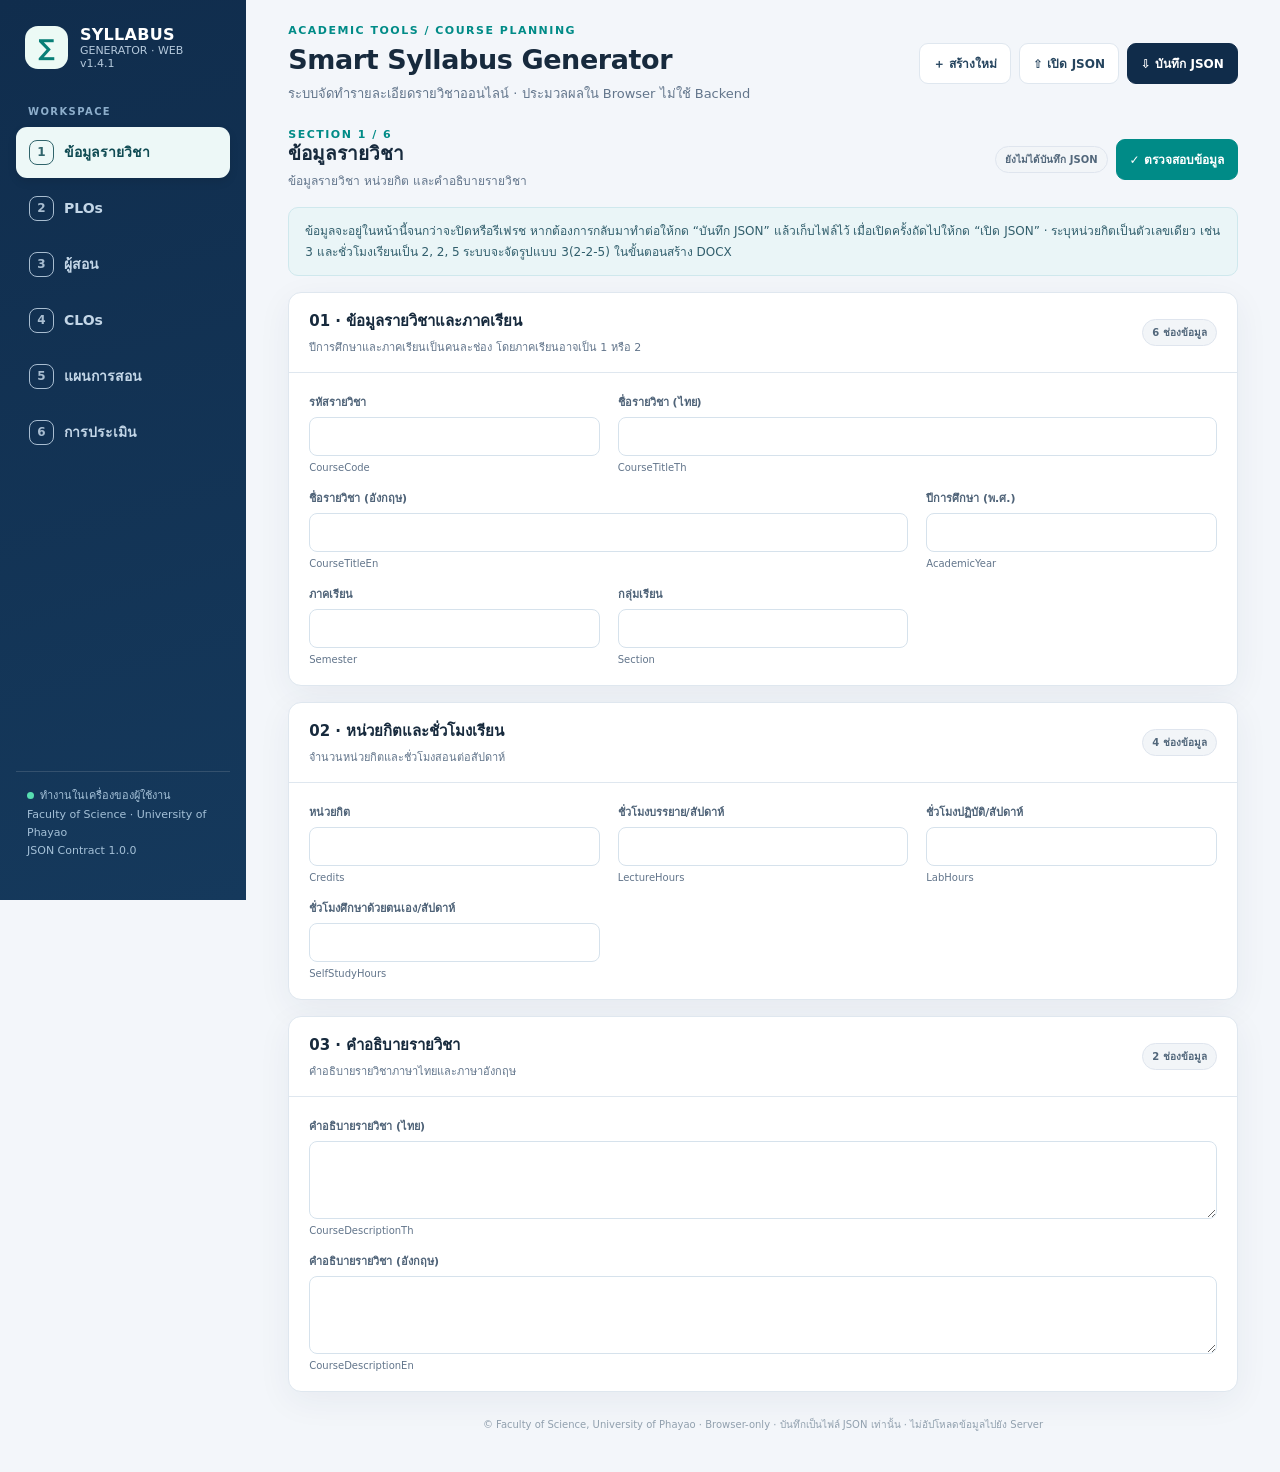
==== commit ea6ddfd9: "Fix complete dropdown choices after JSON import v1.4.1" ====
--- a/index.html
+++ b/index.html
@@ -117,12 +117,18 @@
 .grade-help{grid-column:2;font-size:11px;color:var(--muted);line-height:1.6;margin-top:-18px}
 @media(max-width:780px){.grade-layout{grid-template-columns:1fr;gap:15px}.grade-help{grid-column:1;margin-top:-4px}}
 
+/* v1.4.1: True dropdown lists remain complete after opening a saved JSON file. */
+.editable-choice{display:flex;flex-direction:column;gap:6px;min-width:0}
+.editor-table td .editable-choice select{width:100%;min-width:180px;max-width:100%}
+.editor-table td .editable-choice .editable-custom-input{width:100%;min-width:180px;max-width:100%;border:1px solid #2caaa1;background:#f4fbfa}
+.editor-table td .editable-choice .editable-custom-input.hidden{display:none!important}
+
 </style>
 </head>
 <body>
 <div class="app">
 <aside class="sidebar">
-  <div class="brand"><div class="brand-mark">∑</div><div><div class="brand-title">SYLLABUS</div><div class="brand-small">GENERATOR · WEB v1.4.0</div></div></div>
+  <div class="brand"><div class="brand-mark">∑</div><div><div class="brand-title">SYLLABUS</div><div class="brand-small">GENERATOR · WEB v1.4.1</div></div></div>
   <div><div class="sidebar-label">WORKSPACE</div><nav class="nav" id="nav" aria-label="เมนูกรอกข้อมูล"></nav></div>
   <div class="sidebar-bottom"><span class="dot"></span>ทำงานในเครื่องของผู้ใช้งาน<br>Faculty of Science · University of Phayao<br>JSON Contract 1.0.0</div>
 </aside>
@@ -147,7 +153,7 @@
 <script type="application/json" id="curricula-json">{"schema_version":"1.0.0","curricula":[{"curriculum_id":"BS-PHYSICS","program_name":"หลักสูตรวิทยาศาสตรบัณฑิต","faculty":"คณะวิทยาศาสตร์","university":"มหาวิทยาลัยพะเยา","plos":[{"plo_id":"PLO1","description":"ผู้เรียนสามารถใช้ภาษาในการสื่อสารได้อย่างมีประสิทธิภาพ","category":"Knowledge / Communication","note":""},{"plo_id":"PLO2","description":"ผู้เรียนสามารถใช้เทคโนโลยียุคดิจิทัลอย่างรู้เท่าทัน","category":"Practical / Digital / AI","note":""},{"plo_id":"PLO3","description":"ผู้เรียนสามารถจัดการชีวิตตนเองอย่างมีคุณธรรมและจริยธรรม","category":"Ethics","note":""},{"plo_id":"PLO4","description":"ผู้เรียนสามารถทำงานร่วมกับผู้อื่นและแสดงออกถึงคุณลักษณะความเป็นพลเมืองที่มีคุณค่าของสังคมไทยและสังคมโลก","category":"Communication / Teamwork","note":""},{"plo_id":"PLO5","description":"ผู้เรียนสามารถแสดงออกซึ่งทักษะการเรียนรู้ตลอดชีวิต","category":"Lifelong Learning","note":""},{"plo_id":"PLO6","description":"ผู้เรียนสามารถออกแบบนวัตกรรมทางวิชาชีพด้วยกระบวนการคิดเชิงออกแบบได้","category":"Design Thinking","note":""},{"plo_id":"PLO7","description":"ผู้เรียนสามารถอธิบายหลักการทางฟิสิกส์พื้นฐานได้","category":"Knowledge","note":""},{"plo_id":"PLO8","description":"ผู้เรียนสามารถทำการทดลองทางฟิสิกส์ด้วยกระบวนวิธีทางวิทยาศาสตร์ได้","category":"Knowledge/ Practical","note":""},{"plo_id":"PLO9","description":"ผู้เรียนสามารถวิเคราะห์ผลการทดลองหรือข้อมูลทางฟิสิกส์ได้","category":"Knowledge/ Practical","note":""},{"plo_id":"PLO10","description":"ผู้เรียนสามารถวิพากษ์ผลการทดลองทางฟิสิกส์ได้","category":"Knowledge/ Practical","note":""},{"plo_id":"PLO11","description":"ผู้เรียนสามารถสร้างนวัตกรรมหรืองานวิจัยที่เกิดประโยชน์","category":"Knowledge/ Practical/ Innovation","note":""}],"major":"สาขาวิชาฟิสิกส์"},{"curriculum_id":"BS-CHEMISTRY","program_name":"หลักสูตรวิทยาศาสตรบัณฑิต","faculty":"คณะวิทยาศาสตร์","university":"มหาวิทยาลัยพะเยา","plos":[{"plo_id":"PLO1","description":"ผู้เรียนสามารถใช้ภาษาในการสื่อสารและนำเสนอองค์ความรู้ทางเคมีได้ทั้งภาษาไทยและอังกฤษ","category":"Knowledge / Communication","note":""},{"plo_id":"PLO2","description":"ผู้เรียนสามารถใช้เทคโนโลยีในการสืบค้น วิเคราะห์ นำเสนอข้อมูลทางเคมีได้อย่างเหมาะสม","category":"Practical / Digital / AI","note":""},{"plo_id":"PLO3","description":"ผู้เรียนแสดงออกถึงการเป็นผู้ตรงต่อเวลา ซื่อสัตย์ มีวินัย ประพฤติตนตามหลักความปลอดภัยในห้องปฏิบัติการเคมีได้อย่างเหมาะสม","category":"Ethics","note":""},{"plo_id":"PLO4","description":"ผู้เรียนสามารถทำงานร่วมกับผู้อื่นและแสดงออกถึงคุณลักษณะความเป็นพลเมืองที่มีคุณค่าของสังคมไทยและสังคมโลก","category":"Communication / Teamwork","note":""},{"plo_id":"PLO5","description":"ผู้เรียนสามารถเรียนรู้ได้ด้วยตนเองในการปฏิบัติงานทางเคมีได้ และนำองค์ความรู้ที่ได้มาใช้ในการแก้ไขปัญหา","category":"Knowledge/ Practical/ Innovation","note":""},{"plo_id":"PLO6","description":"ผู้เรียนสามารถอธิบายทฤษฎีทางวิทยาศาสตร์พื้นฐาน คณิตศาสตร์ และเคมีได้อย่างถูกต้อง","category":"Knowledge ","note":""},{"plo_id":"PLO7","description":"ผู้เรียนสามารถนำความรู้ทางเคมีมาออกแบบการทดลอง วิเคราะห์และอภิปรายผลจากการทดลองทางเคมี","category":"Knowledge/ Practical","note":""},{"plo_id":"PLO8","description":"ผู้เรียนสามารถทำปฏิบัติการทางเคมีร่วมกับการใช้เครื่องมือวิเคราะห์ทางเคมีได้อย่างถูกต้อง","category":"Knowledge/ Practical","note":""},{"plo_id":"PLO9","description":"ผู้เรียนสามารถนำความรู้ทางเคมีมาประยุกต์ใช้ในการศึกษาทรัพยากรธรรมชาติและภูมิปัญญาท้องถิ่น ด้วยกรอบแนวคิดการสร้างนวัตกรรม","category":"Knowledge/ Practical","note":""}],"major":"สาขาวิชาเคมี"},{"curriculum_id":"BS-BIOLOGY","program_name":"หลักสูตรวิทยาศาสตรบัณฑิต","faculty":"คณะวิทยาศาสตร์","university":"มหาวิทยาลัยพะเยา","plos":[{"plo_id":"PLO1","description":"ผู้เรียนปฏิบัติตนอย่างมีคุณธรรมจริยธรรมและเป็นพลเมืองที่ดีของสังคม\nSub PLO 1.1 ผู้เรียนแสดงพฤติกรรมอย่างมีคุณธรรมและจริยธรรม\nSub PLO 1.2 ผู้เรียนทำงานร่วมกับผู้อื่นและรับผิดชอบต่อตนเองและท้องถิ่น\nSub PLO 1.3 ผู้เรียนแสดงออกถึงคุณลักษณะความเป็นพลเมืองที่มีคุณค่าของสังคม","category":"Ethics / Communication/ Teamwork","note":""},{"plo_id":"PLO2","description":"ผู้เรียนอธิบายความรู้ หลักการทางวิทยาศาสตร์ คณิตศาสตร์ และชีววิทยา","category":"Knowledge","note":""},{"plo_id":"PLO3","description":"ผู้เรียนอธิบายคุณค่าของทรัพยากรทางชีวภาพที่มีในท้องถิ่น เพื่อการอนุรักษ์และใช้ประโยชน์อย่างยั่งยืน","category":"Knowledge / Communication","note":""},{"plo_id":"PLO4","description":"ผู้เรียนใช้เทคโนโลยีสารสนเทศและใช้ภาษาเพื่อการสื่อสารได้ดี นำไปสู่ทักษะการเรียนรู้ตลอดชีวิต\nSub PLO 4.1 ผู้เรียนใช้เทคโนโลยีสารสนเทศเพื่อการค้นคว้าอย่างรู้เท่าทัน\nSub PLO 4.2 ผู้เรียนใช้ทักษะด้านภาษาเพื่อการสื่อสารได้ดี","category":"Communication/ Lifelong Learning/ Practical / Digital / AI","note":""},{"plo_id":"PLO5","description":"ผู้เรียนใช้ความรู้ทางชีววิทยา วิทยาศาสตร์ คณิตศาสตร์ และสถิติ ในการวิเคราะห์และดำเนินการวิจัยทางชีววิทยาด้วยกระบวนการคิดเชิงออกแบบได้","category":"Knowledge/ Practical/ Design Thinking","note":""}],"major":"สาขาวิชาชีววิทยา"},{"curriculum_id":"BS-MATHEMATICS","program_name":"หลักสูตรวิทยาศาสตรบัณฑิต","faculty":"คณะวิทยาศาสตร์","university":"มหาวิทยาลัยพะเยา","plos":[{"plo_id":"PLO1","description":"ผู้เรียนสามารถใช้ภาษาในการสื่อสารได้อย่างมีประสิทธิภาพ","category":"Knowledge / Communication","note":""},{"plo_id":"PLO2","description":"ผู้เรียนสามารถใช้เทคโนโลยียุคดิจิทัลอย่างรู้เท่าทัน","category":"Practical / Digital / AI","note":""},{"plo_id":"PLO3","description":"ผู้เรียนสามารถจัดการชีวิตตนเองอย่างมีคุณธรรมและจริยธรรม","category":"Ethics","note":""},{"plo_id":"PLO4","description":"ผู้เรียนสามารถทำงานร่วมกับผู้อื่นและแสดงออกถึงคุณลักษณะความเป็นพลเมืองที่มีคุณค่าของสังคมไทยและสังคมโลก","category":"Communication / Teamwork","note":""},{"plo_id":"PLO5","description":"ผู้เรียนสามารถแสดงออกซึ่งทักษะการเรียนรู้ตลอดชีวิต","category":"Lifelong Learning","note":""},{"plo_id":"PLO6","description":"ผู้เรียนสามารถออกแบบนวัตกรรมทางวิชาชีพด้วยกระบวนการคิดเชิงออกแบบได้","category":"Design Thinking","note":""},{"plo_id":"PLO7","description":"ผู้เรียนสามารถอธิบายและสรุปหลักการพื้นฐานหรือทฤษฎีทางคณิตศาสตร์ได้อย่างถูกต้อง","category":"Knowledge","note":""},{"plo_id":"PLO8","description":"ผู้เรียนสามารถใช้หลักการและทักษะกระบวนการทางคณิตศาสตร์ในการแก้ปัญหาได้อย่างเป็นระบบ","category":"Knowledge/ Practical","note":""},{"plo_id":"PLO9","description":"ผู้เรียนสามารถนำเครื่องมือทางคณิตศาสตร์ไปประยุกต์แก้ปัญหาในศาสตร์อื่น ๆ ที่เกี่ยวข้องได้และถ่ายทอดองค์ความรู้โดยใช้เทคโนโลยีได้อย่างเหมาะสม","category":"Knowledge/ Practical/ Digital / AI","note":""},{"plo_id":"PLO10","description":"ผู้เรียนมีความรับผิดชอบต่อตนเอง ชุมชน และสังคม","category":"Ethics/ Practical","note":""}],"major":"สาขาวิชาคณิตสาสตร์"},{"curriculum_id":"BS-EXERCISE AND SPORT SCIENCE","program_name":"หลักสูตรวิทยาศาสตรบัณฑิต","faculty":"คณะวิทยาศาสตร์","university":"มหาวิทยาลัยพะเยา","plos":[{"plo_id":"PLO1","description":"ผู้เรียนสามารถนำความรู้ในด้านวิทยาศาสตร์การออกกำลังกายและการกีฬาเพื่อส่งเสริมสุขภาพของตนเองและผู้อื่นได้","category":"Knowledge/ Practical / Communication","note":""},{"plo_id":"PLO2","description":"ผู้เรียนสามารถวิเคราะห์ ประเมินสมรรถภาพทางกายและสมรรถนะทางการกีฬา โดยใช้กระบวนการ เครื่องมือ เทคโนโลยีทางวิทยาศาสตร์การออกกำลังกายและการกีฬาได้","category":"Knowledge/ Practical / Digital / AI","note":""},{"plo_id":"PLO3","description":"ผู้เรียนสามารถออกแบบการฝึกการออกกำลังกายและการกีฬาได้อย่างเหมาะสม โดยใช้พื้นฐานทักษะทางวิทยาศาสตร์การออกกำลังกายและการกีฬาอย่างมีจรรยาบรรณ","category":"Knowledge/ Practical / Communication","note":""},{"plo_id":"PLO4","description":"ผู้เรียนสามารถให้คำแนะนำ โดยใช้หลักการทางวิทยาศาสตร์การออกกำลังกายและการกีฬาทั้งแบบไทยและสากล","category":"Ethics/ Knowledge/ Practical / Communication","note":""}],"major":"สาขาวิชาวิทยาศาสตร์การออกกำลังกายและการกีฬา"},{"curriculum_id":"MS-APPLIED CHEMISTRY","program_name":"หลักสูตรวิทยาศาสตรมหาบัณฑิต","faculty":"คณะวิทยาศาสตร์","university":"มหาวิทยาลัยพะเยา","plos":[{"plo_id":"PLO1","description":"บัณฑิตสามารถทำวิจัยโดยบูรณาการความรู้ทางเคมีประยุกต์และเทคโนโลยีดิจิทัลอย่างมีจรรยาบรรณ","category":"Knowledge/ Practical / Digital / AI/ Ethics","note":""},{"plo_id":"PLO2","description":"บัณฑิตสามารถวิเคราะห์และแก้ปัญหาอุตสาหกรรมและชุมชนด้วยความรู้และทักษะทางเคมีประยุกต์อย่างยั่งยืน","category":"Knowledge/ Practical / Communication","note":""},{"plo_id":"PLO3","description":"บัณฑิตสามารถสื่อสารทางวิชาการและภาษาอังกฤษในการนำเสนอทางเคมีประยุกต์ได้","category":"Communication/ Knowledge/ Practical","note":""},{"plo_id":"PLO4","description":"บัณฑิตสามารถติดตามองค์ความรู้ เพื่อนำไปใช้ในการพัฒนางานทางเคมีประยุกต์ได้","category":"Lifelong Learning/ Ethics/ Knowledge/ Practical","note":""}],"major":"สาขาวิชาเคมี"},{"curriculum_id":"MS-BIOLOGY PLAN1-THESIS","program_name":"หลักสูตรวิทยาศาสตรมหาบัณฑิต","faculty":"คณะวิทยาศาสตร์","university":"มหาวิทยาลัยพะเยา","plos":[{"plo_id":"PLO1","description":"สามารถเสนอแนวทางการพัฒนาและสร้างประโยชน์ทางชีววิทยาอย่างเป็นระบบ โดยใช้เทคนิคและเครื่องมือทางชีววิทยาที่เหมาะสมให้แก่ชุมชนโดยบูรณาการกับศาสตร์อื่นได้","category":"Knowledge/ Practical / Communication","note":""},{"plo_id":"PLO2","description":"สามารถออกแบบและดำเนินการวิจัยทางด้านชีววิทยาด้วยจรรณยาบรรณและเคารพสิทธิ์เพื่อสร้างคุณค่าของทรัพยากรท้องถิ่น","category":"Knowledge/ Practical / Ethics/ Communication","note":""},{"plo_id":"PLO3","description":"ติดตามและประยุกต์ใช้ความรู้ทางชีววิทยาในการใช้ประโยชน์ อนุรักษ์ และพัฒนาทรัพยากรชีวภาพของท้องถิ่นอย่างยั่งยืน เพื่อยกระดับคุณภาพชีวิตและความสมดุลของระบบนิเวศ","category":"Lifelong Learning/ Communication/ Knowledge/ Practical","note":""},{"plo_id":"PLO4","description":"สื่อสารและนำเสนอข้อมูลทางชีววิทยาต่อสังคมวิชาการและชุมชนท้องถิ่นได้อย่างมีประสิทธิภาพและมีจริยธรรมทางวิชาการ","category":"Communication/ Ethics/ Knowledge/ Practical","note":""}],"major":"สาขาวิชาชีววิทยา"},{"curriculum_id":"MS-BIOLOGY PLAN2-IS","program_name":"หลักสูตรวิทยาศาสตรมหาบัณฑิต","faculty":"คณะวิทยาศาสตร์","university":"มหาวิทยาลัยพะเยา","plos":[{"plo_id":"PLO1","description":"สามารถเสนอแนวทางแก้ปัญหาและสร้างประโยชน์ให้แก่ชุมชนโดยบูรณาการกับศาสตร์อื่นได้","category":"Knowledge/ Practical / Communication","note":""},{"plo_id":"PLO2","description":"สามารถสร้างความรู้จากงานวิจัยบนฐานของทรัพยากรในท้องถิ่นเพื่อการพัฒนาที่ยั่งยืน","category":"Knowledge/ Practical / Ethics/ Communication","note":""},{"plo_id":"PLO3","description":"ติดตามองค์ความรู้ทางด้านชีววิทยาโดยใช้เทคโนโลยีและการเรียนรู้ตลอดชีวิตเพื่อการพัฒนาตนเอง","category":"Lifelong Learning/ Communication/ Knowledge/ Practical","note":""},{"plo_id":"PLO4","description":"ผลิต เผยแพร่ และสื่อสารข้อมูลทางชีววิทยาต่อสาธารณะบนพื้นฐานของจรรยาบรรณนักวิจัย","category":"Communication/ Ethics/ Knowledge/ Practical","note":""}],"major":"สาขาวิชาชีววิทยา"},{"curriculum_id":"MS-MATHEMATICS","program_name":"หลักสูตรวิทยาศาสตรมหาบัณฑิต","faculty":"คณะวิทยาศาสตร์","university":"มหาวิทยาลัยพะเยา","plos":[{"plo_id":"PLO1","description":"บัณฑิตสามารถใช้หลักเหตุและผลในการดำเนินการวิจัยทางคณิตศาสตร์ได้","category":"Knowledge/ Practical","note":""},{"plo_id":"PLO2","description":"บัณฑิตสามารถนำเสนอผลงานวิจัยทางคณิตศาสตร์ที่มีคุณภาพบนพื้นฐานจริยธรรมวิจัย","category":"Knowledge/ Practical / Ethics/ Communication","note":""},{"plo_id":"PLO3","description":"บัณฑิตสามารถใช้องค์ความรู้ทางคณิตศาสตร์และเทคโนโลยีในการแก้ปัญหาทางคณิตศาสตร์หรือปัญหาจากชุมชนได้","category":"Communication/ Knowledge/ Practical","note":""}],"major":"สาขาวิชาคณิตศาสตร์"},{"curriculum_id":"MS-SPORT SCIENCE AND PHYSICAL EDUCATION PLAN1-THESIS","program_name":"หลักสูตรวิทยาศาสตรมหาบัณฑิต","faculty":"คณะวิทยาศาสตร์","university":"มหาวิทยาลัยพะเยา","plos":[{"plo_id":"PLO1","description":"สามารถบูรณาการความรู้และความเข้าใจเชิงลึกในศาสตร์ด้านวิทยาศาสตร์การกีฬาและพลศึกษาในการวางแผนการพัฒนาสุขภาพและคุณภาพชีวิต","category":"Knowledge/ Practical","note":""},{"plo_id":"PLO2","description":"สามารถการออกแบบและประยุกต์ใช้เทคโนโลยีหรือนวัตกรรมเพื่อจัดการและพัฒนางานทางด้านวิทยาศาสตร์การกีฬาและพลศึกษาของบุคคลและชุมชนอย่างยั่งยืน","category":"Knowledge/ Practical/ Innovation /Digital / AI/  Lifelong Learning","note":""},{"plo_id":"PLO3","description":"สามารถออกแบบการพัฒนางานวิจัยทางด้านวิทยาศาสตร์การกีฬาและพลศึกษา โดยใช้กระบวนการวิจัยอย่างมีประสิทธิภาพ","category":"Knowledge/ Practical ","note":""},{"plo_id":"PLO4","description":"สามารถทำงานร่วมกับผู้อื่นหรือสหวิชาชีพได้อย่างมืออาชีพและมีความรับผิดชอบ","category":"Communication/ Ethics/  Teamwork/ Practical","note":""}],"major":"สาขาวิชาวิทยาศาสตร์การออกกำลังกายและการกีฬา"},{"curriculum_id":"MS-SPORT SCIENCE AND PHYSICAL EDUCATION PLAN2-IS","program_name":"หลักสูตรวิทยาศาสตรมหาบัณฑิต","faculty":"คณะวิทยาศาสตร์","university":"มหาวิทยาลัยพะเยา","plos":[{"plo_id":"PLO1","description":"สามารถบูรณาการความรู้และความเข้าใจเชิงลึกในศาสตร์ด้านวิทยาศาสตร์การกีฬาและพลศึกษาในการวางแผนการพัฒนาสุขภาพและคุณภาพชีวิต","category":"Knowledge/ Practical","note":""},{"plo_id":"PLO2","description":"สามารถการออกแบบและประยุกต์ใช้เทคโนโลยีหรือนวัตกรรมเพื่อจัดการและพัฒนางานทางด้านวิทยาศาสตร์การกีฬาและพลศึกษาของบุคคลและชุมชนอย่างยั่งยืน","category":"Knowledge/ Practical/ Innovation /Digital / AI/  Lifelong Learning","note":""},{"plo_id":"PLO3","description":"สามารถออกแบบการพัฒนางานวิจัยทางด้านวิทยาศาสตร์การกีฬาและพลศึกษา โดยใช้กระบวนการวิจัยอย่างมีประสิทธิภาพ","category":"Knowledge/ Practical ","note":""},{"plo_id":"PLO4","description":"สามารถทำงานร่วมกับผู้อื่นหรือสหวิชาชีพได้อย่างมืออาชีพและมีความรับผิดชอบ","category":"Communication/ Ethics/  Teamwork/ Practical","note":""}],"major":"สาขาวิชาวิทยาศาสตร์การออกกำลังกายและการกีฬา"},{"curriculum_id":"PhD-BIOLOGY","program_name":"หลักสูตรปรัชญาดุษฎีบัณฑิต","faculty":"คณะวิทยาศาสตร์","university":"มหาวิทยาลัยพะเยา","plos":[{"plo_id":"PLO1","description":" ใช้เทคโนโลยีสารสนเทศ เครื่องมือ และนวัตกรรมด้านวิทยาศาสตร์ที่ทันสมัยในการจัดการและแก้ไขปัญหาตามบริบทที่เหมาะสมและทันต่อสถานการณ์","category":"Knowledge/ Practical/ Innovation /Digital / AI","note":""},{"plo_id":"PLO2","description":"วางแผนดำเนินงาน สังเคราะห์ผลงานวิจัยและทฤษฎีเพื่อการออกแบบกระบวนวิจัยในบริบทใหม่ที่ซับซ้อนและเหมาะสมกับสถานการณ์ที่เปลี่ยนแปลงไป","category":"Knowledge/ Practical","note":""},{"plo_id":"PLO3","description":"ประยุกต์ใช้ความรู้และเทคโนโลยีในการวิเคราะห์ การสร้างองค์ความรู้ใหม่จากการวิจัยหรือจัดการประเด็นปัญหาด้วยการวินิจฉัยอย่างถูกต้อง","category":"Knowledge/ Practical/ Innovation /Digital / AI","note":""},{"plo_id":"PLO4","description":"บูรณาการทักษะการวิจัยรอบด้านและการบริหารจัดการงานวิจัย เพื่อนำไปสู่การพัฒนาอาชีพและการใช้ประโยชน์ด้านสังคม เศรษฐกิจ และสิ่งแวดล้อม","category":"Knowledge/ Practical/ Communication","note":""},{"plo_id":"PLO5","description":"ปฏิบัติตนเป็นแบบอย่างที่ดีตามจรรยาบรรณทางวิชากา","category":"Ethics","note":""},{"plo_id":"PLO6","description":"สื่อสารข้อมูลองค์ความรู้จากงานวิจัยแก่ผู้ที่สนใจได้อย่างเหมาะสม และสร้างเครือข่ายความร่วมมือทั้งในระดับชุมชน และผลงานวิจัยเชิงประจักษ์ระดับสากล","category":"Communication/ Ethics/ Teamwork/ Practical","note":""}],"major":"สาขาวิชาชีววิทยา"},{"curriculum_id":"PhD-MATHEMATICS","program_name":"หลักสูตรปรัชญาดุษฎีบัณฑิต","faculty":"คณะวิทยาศาสตร์","university":"มหาวิทยาลัยพะเยา","plos":[{"plo_id":"PLO1","description":"บัณฑิตสามารถสร้างองค์ความรู้ใหม่จากฐานปัญหาได้อย่างถูกต้องตามหลักการทางคณิตศาสตร์","category":"Knowledge/ Practical","note":""},{"plo_id":"PLO2","description":"บัณฑิตสามารถผลิตและเผยแพร่ผลงานวิจัยทางคณิตศาสตร์ที่มีคุณภาพในระดับนานาชาติบนพื้นฐานจริยธรรมวิจัยได้อย่างเหมาะสม","category":"Knowledge/ Practical/ Ethics","note":""},{"plo_id":"PLO3","description":"บัณฑิตสามารถใช้เทคโนโลยีร่วมกับหลักการทางคณิตศาสตร์เพื่อแก้ปัญหาที่ซับซ้อนหรือปัญหาจากชุมชนได้","category":"Knowledge/ Practical /Digital / AI/ Communication","note":""}],"major":"สาขาวิชาคณิตศาสตร์"},{"curriculum_id":"PhD-SPORT SCIENCE AND PHYSICAL EDUCATION","program_name":"หลักสูตรปรัชญาดุษฎีบัณฑิต","faculty":"คณะวิทยาศาสตร์","university":"มหาวิทยาลัยพะเยา","plos":[{"plo_id":"PLO1","description":"สร้างความรู้ใหม่ทางวิทยาศาสตร์การกีฬาและพลศึกษา ผ่านกระบวนการวิจัยขั้นสูง เพื่อบูรณาการการกีฬาและพัฒนาสังคมสุขภาวะ มุ่งสู่ความเป็นเลิศทางการกีฬาและความยั่งยืนของสังคม","category":"Knowledge/ Practical/ Communication","note":""},{"plo_id":"PLO2","description":"ขับเคลื่อนความเป็นเลิศทางการกีฬาและการยกระดับสุขภาวะของสังคมอย่างเป็นระบบ","category":"Knowledge/ Practical/ Communication","note":""},{"plo_id":"PLO3","description":"ติดตามและประยุกต์ใช้เทคโนโลยีดิจิทัลและปัญญาประดิษฐ์อย่างมีประสิทธิภาพ เพื่อพัฒนาและยกระดับระบบการกีฬาและสุขภาวะบนฐานข้อมูลและหลักฐานเชิงวิทยาศาสตร์","category":"Knowledge/ Practical /Digital / AI/ Communication","note":""},{"plo_id":"PLO4","description":"สร้างสังคมสุขภาวะ ด้วยศาสตร์วิทยาศาสตร์การกีฬาและพลศึกษาอย่างมืออาชีพ มีจริยธรรม มีความรับผิดชอบ และสามารถทำงานร่วมกับภาคส่วนต่างๆ ในระดับชาติและสากล","category":"Knowledge/ Practical / Ethics","note":""}],"major":"สาขาวิชาวิทยาศาสตร์การออกกำลังกายและการกีฬา"},{"curriculum_id":"PhD-APPLIED SCIENCE","program_name":"หลักสูตรปรัชญาดุษฎีบัณฑิต","faculty":"คณะวิทยาศาสตร์","university":"มหาวิทยาลัยพะเยา","plos":[{"plo_id":"PLO1","description":"ผู้เรียนสามารถสืบค้นและรวบรวมข้อมูลอย่างเป็นระบบ โดยใช้หลักฐานเชิงประจักษ์","category":"Knowledge/ Practical/Digital ","note":""},{"plo_id":"PLO2","description":"ผู้เรียนสามารถนำเสนอผลงานวิชาการด้วยภาษาอังกฤษ ","category":"Knowledge/ Practical/ Communication","note":""},{"plo_id":"PLO3","description":"ผู้เรียนสามารถเขียนบทความวิชาการเพื่อตีพิมพ์ในวารสารวิชาการระดับนานาชาติได้","category":"Knowledge/ Practical / Communication","note":""},{"plo_id":"PLO4","description":"ผู้เรียนสามารถสังเคราะห์องค์ความรู้หรือพัฒนานวัตกรรมที่สามารถใช้ประโยชน์ เพื่อการพัฒนาชุมชนและประเทศอย่างยั่งยืน","category":"Knowledge/ Practical / Communication","note":""},{"plo_id":"PLO5","description":"ผู้เรียนสามารถสื่อสารและถ่ายทอดองค์ความรู้ สามารถทำงานร่วมกับผู้อื่นหรือชุมชนได้","category":"Knowledge/ Practical /Communication/ Teamwork","note":""},{"plo_id":"PLO6","description":"ผู้เรียนสามารถปฏิบัติตามจรรยาบรรณของนักวิจัย","category":"Ethics","note":""}],"major":""}]}</script>
 <script type="application/json" id="instructors-json">{"schema_version":"1.0.0","instructors":[{"title_prefix":"รศ.ดร.","name":"สิทธิศักดิ์  ปิ่นมงคลกุล","department":"สาขาวิชาชีววิทยา","note":""},{"title_prefix":"ผศ.ดร.","name":"สุกัญญา สืบแสน","department":"สาขาวิชาชีววิทยา","note":""},{"title_prefix":"ผศ.ดร.","name":"บุญช่วง บุญสุข","department":"สาขาวิชาชีววิทยา","note":""},{"title_prefix":"รศ.ดร.","name":"นุจิรา ทาตัน","department":"สาขาวิชาชีววิทยา","note":""},{"title_prefix":"ผศ.ดร.","name":"ทิพย์วรรณ สรรพสัตย","department":"สาขาวิชาชีววิทยา","note":""},{"title_prefix":"รศ.ดร.","name":"ภพเก้า พุทธรักษ์","department":"สาขาวิชาชีววิทยา","note":""},{"title_prefix":"รศ.ดร.","name":"จตุพร  ตั้งจิตรวิทยากูล","department":"สาขาวิชาชีววิทยา","note":""},{"title_prefix":"ผศ.ดร.","name":"เนรัฐชลา  สุวรรณคนธ์","department":"สาขาวิชาชีววิทยา","note":""},{"title_prefix":"ผศ.ดร.","name":"พลินจรีย์  รังสยาธร","department":"สาขาวิชาชีววิทยา","note":""},{"title_prefix":"ผศ.ดร.","name":"สิริวัฒน์  บุญชัยศรี","department":"สาขาวิชาชีววิทยา","note":""},{"title_prefix":"ผศ.ดร.","name":"อาทิตย์  นันทขว้าง","department":"สาขาวิชาชีววิทยา","note":""},{"title_prefix":"ดร.","name":"เสาวลักษณ์  บุญมา","department":"สาขาวิชาชีววิทยา","note":""},{"title_prefix":"ดร.","name":"ชัชวาล  วงค์ชัย","department":"สาขาวิชาชีววิทยา","note":""},{"title_prefix":"ดร.","name":"ประลองยุทธ  ศรีปาลวิทย์","department":"สาขาวิชาชีววิทยา","note":""},{"title_prefix":"ผศ.ดร.","name":"วิภาศิริ สุนทรชัย","department":"สาขาวิชาชีววิทยา","note":""},{"title_prefix":"อ.","name":"ธันยาภรณ์ ตั้งเจริญชัย","department":"สาขาวิชาชีววิทยา","note":""},{"title_prefix":"อ.","name":"พันธิตรา กมล","department":"สาขาวิชาชีววิทยา","note":""},{"title_prefix":"ดร.","name":"สมฤทธิ์  อุ่นอ้าย","department":"สาขาวิชาฟิสิกส์","note":""},{"title_prefix":"ผศ.ดร.","name":"ปิยชนน์  เกษสุวรรณ","department":"สาขาวิชาฟิสิกส์","note":""},{"title_prefix":"รศ.ดร.","name":"เอกสิทธิ์  วงศ์ราษฎร์","department":"สาขาวิชาฟิสิกส์","note":""},{"title_prefix":"รศ.ดร.","name":"อนุรักษ์ ประสาทเขตร์การ","department":"สาขาวิชาฟิสิกส์","note":""},{"title_prefix":"รศ.ดร.","name":"ไวพจน์ งามสอาด","department":"สาขาวิชาฟิสิกส์","note":""},{"title_prefix":"รศ.ดร.","name":"อารักษ์ กลิ่นบำรุง","department":"สาขาวิชาฟิสิกส์","note":""},{"title_prefix":"ดร.","name":"วัชราวุฒิ กฤตินธรรม","department":"สาขาวิชาฟิสิกส์","note":""},{"title_prefix":"ดร.","name":"นิยม โฮ่งสิทธิ์","department":"สาขาวิชาฟิสิกส์","note":""},{"title_prefix":"ดร.","name":"สิริกมล แสงมีอานุภาพ","department":"สาขาวิชาฟิสิกส์","note":""},{"title_prefix":"ดร.","name":"พิมพ์ใจ แสงความสว่าง","department":"สาขาวิชาฟิสิกส์","note":""},{"title_prefix":"ดร.","name":"พงศพัศ แรงดี","department":"สาขาวิชาฟิสิกส์","note":""},{"title_prefix":"ดร.","name":"ศุภกร จันเลน","department":"สาขาวิชาฟิสิกส์","note":""},{"title_prefix":"ดร.","name":"ชลธิชา กฤษณ์เพ็ชร์","department":"สาขาวิชาฟิสิกส์","note":""},{"title_prefix":"อ.","name":"ไพศาล  ดวงจักร์ ณ อยุธยา","department":"สาขาวิชาฟิสิกส์","note":""},{"title_prefix":"อ.","name":"ว่าที่ร้อยตรีมนัส ภูทวี","department":"สาขาวิชาฟิสิกส์","note":""},{"title_prefix":"อ.","name":"กฤษดา เหลืองทองคำ","department":"สาขาวิชาฟิสิกส์","note":""},{"title_prefix":"ดร.","name":"ฐิตินันต์  กาศโอสถ","department":"สาขาวิชาฟิสิกส์","note":""},{"title_prefix":"รศ.ดร.","name":"รัชนาพร โชคชัยสิริ","department":"สาขาวิชาเคมี","note":""},{"title_prefix":"ผศ.ดร.","name":"ชัยพัฒน์ ลาพินี","department":"สาขาวิชาเคมี","note":""},{"title_prefix":"ผศ.ดร.","name":"รักสกุล แก่นเรณู","department":"สาขาวิชาเคมี","note":""},{"title_prefix":"ผศ.ดร.","name":"กัลยา จำปาทอง","department":"สาขาวิชาเคมี","note":""},{"title_prefix":"ผศ.ดร.","name":"เริงฤทัย ศิริรักษ์","department":"สาขาวิชาเคมี","note":""},{"title_prefix":"ผศ.ดร.","name":"สรชัย คำแสน","department":"สาขาวิชาเคมี","note":""},{"title_prefix":"รศ.ดร.","name":"วิศณุสรรค์ ชาติอารยะวดี","department":"สาขาวิชาเคมี","note":""},{"title_prefix":"รศ.ดร.","name":"สาโรจน์ จีนประชา","department":"สาขาวิชาเคมี","note":""},{"title_prefix":"รศ.ดร.","name":"จิตระยุทธ์ จิตอ่อนน้อม","department":"สาขาวิชาเคมี","note":""},{"title_prefix":"ผศ.ดร.","name":"พิทักษ์ นาสมใจ","department":"สาขาวิชาเคมี","note":""},{"title_prefix":"ผศ.ดร.","name":"ณัชชา อินทร์จันทร์","department":"สาขาวิชาเคมี","note":""},{"title_prefix":"ผศ.ดร.","name":"บัลวี ยศน้อย","department":"สาขาวิชาเคมี","note":""},{"title_prefix":"ผศ.ดร.","name":"บุณฑริกา เทพสุคนธ์","department":"สาขาวิชาเคมี","note":""},{"title_prefix":"ผศ.ดร.","name":"นฤมล เสทธยะ","department":"สาขาวิชาเคมี","note":""},{"title_prefix":"ผศ.ดร.","name":"จักรีสิทธิ์ จินดาวงศ์","department":"สาขาวิชาเคมี","note":""},{"title_prefix":"ผศ.ดร.","name":"จุฑารัตน์ ก๋าวินจันทร์","department":"สาขาวิชาเคมี","note":""},{"title_prefix":"ผศ.ดร.","name":"เอกสุรีย์ ศักดิ์ศรชัย","department":"สาขาวิชาเคมี","note":""},{"title_prefix":"ผศ.ดร.","name":"คงเดช สวาสดิ์พันธ์","department":"สาขาวิชาเคมี","note":""},{"title_prefix":"ดร.","name":"รัติยา ณ อุบล","department":"สาขาวิชาเคมี","note":""},{"title_prefix":"ดร.","name":"ณัฐพร พุทธวงศ์","department":"สาขาวิชาเคมี","note":""},{"title_prefix":"ดร.","name":"ธนิษฐา เสมอใจ","department":"สาขาวิชาเคมี","note":""},{"title_prefix":"ดร.","name":"วิไลวรรณ ภาคทอง","department":"สาขาวิชาเคมี","note":""},{"title_prefix":"ดร.","name":"พักตร์วิภา เชาว์พานิช","department":"สาขาวิชาเคมี","note":""},{"title_prefix":"ดร.","name":"ลลิตา รัตนจิระวงศ์","department":"สาขาวิชาเคมี","note":""},{"title_prefix":"ดร.","name":"วรรณฤดี แก้วมีศรี","department":"สาขาวิชาเคมี","note":""},{"title_prefix":"อ.","name":"มนัส ใจมะสิทธิ์","department":"สาขาวิชาเคมี","note":""},{"title_prefix":"ผศ.ดร.","name":"วีระชัย ศิลประกอบ","department":"สาขาวิชาเคมี","note":""},{"title_prefix":"รศ.ดร.","name":"วิจิตรา จิตอ่อนน้อม","department":"สาขาวิชาเคมี","note":""},{"title_prefix":"ผศ.ดร.","name":"ศุภชัย วันประโคน","department":"สาขาวิชาเคมี","note":""},{"title_prefix":"ดร.","name":"สุทธาสินี กตัญญู","department":"สาขาวิชาเคมี","note":""},{"title_prefix":"ผศ.ดร.","name":"ผกาสุคนธ์ เมฆรัตนชัย","department":"สาขาวิชาเคมี","note":""},{"title_prefix":"ผศ.ดร.","name":"ธิติ เกตุคำ","department":"สาขาวิชาคณิตศาสตร์","note":""},{"title_prefix":"รศ.ดร.","name":"ธนกฤต เทียนหวาน","department":"สาขาวิชาคณิตศาสตร์","note":""},{"title_prefix":"รศ.ดร.","name":"ประสิทธิ์ ช่อลำเจียก","department":"สาขาวิชาคณิตศาสตร์","note":""},{"title_prefix":"รศ.ดร.","name":"อัยเรศ เอี่ยมพันธ์","department":"สาขาวิชาคณิตศาสตร์","note":""},{"title_prefix":"รศ.ดร.","name":"วัชรภรณ์ ช่อลำเจียก","department":"สาขาวิชาคณิตศาสตร์","note":""},{"title_prefix":"รศ.ดร.","name":"ดำรงศักดิ์ แย้มบางหวาย","department":"สาขาวิชาคณิตศาสตร์","note":""},{"title_prefix":"รศ.ดร.","name":"กมลรัตน์ แนมมณี","department":"สาขาวิชาคณิตศาสตร์","note":""},{"title_prefix":"รศ.ดร.","name":"กรรณิการ์ ขำพึ่งสน","department":"สาขาวิชาคณิตศาสตร์","note":""},{"title_prefix":"รศ.ดร.","name":"ดร.มานะ  ดงอนนท์","department":"สาขาวิชาคณิตศาสตร์","note":""},{"title_prefix":"ผศ.ดร.","name":"เอื้อมพร วิทยารัฐ","department":"สาขาวิชาคณิตศาสตร์","note":""},{"title_prefix":"ผศ.ดร.","name":"พีรพงษ์ สืบแสน","department":"สาขาวิชาคณิตศาสตร์","note":""},{"title_prefix":"ผศ.ดร.","name":"พัชรพรรณ จำนงนิจ","department":"สาขาวิชาคณิตศาสตร์","note":""},{"title_prefix":"ผศ.ดร.","name":"ธนพงษ์ พรมใหม่","department":"สาขาวิชาคณิตศาสตร์","note":""},{"title_prefix":"ผศ.ดร.","name":"ศิริลักษณ์ ดงอนนท์","department":"สาขาวิชาคณิตศาสตร์","note":""},{"title_prefix":"ดร.","name":"ธีรพงษ์ หล้าอินเชื้อ","department":"สาขาวิชาคณิตศาสตร์","note":""},{"title_prefix":"ดร.","name":"พชร ใจโลกา","department":"สาขาวิชาคณิตศาสตร์","note":""},{"title_prefix":"ดร.","name":"ศิริวรรณ อินทวิชัย","department":"สาขาวิชาคณิตศาสตร์","note":""},{"title_prefix":"ดร.","name":"ศรัณยา ฟองจันทร์","department":"สาขาวิชาคณิตศาสตร์","note":""},{"title_prefix":"ดร.","name":"สืบกุล กาญจนสุกร","department":"สาขาวิชาคณิตศาสตร์","note":""},{"title_prefix":"ผศ.","name":"นิโลบล  คำยันต์","department":"สาขาวิชาคณิตศาสตร์","note":""},{"title_prefix":"ผศ.ดร.","name":"ชนม์เจริญ ชัยรัตน์สิริพงศ์","department":"สาขาวิชาคณิตศาสตร์","note":""},{"title_prefix":"อ.","name":"อภิสิทธิ์ เมืองมา","department":"สาขาวิชาคณิตศาสตร์","note":""},{"title_prefix":"อ.","name":"กุลธิดา เมืองมา","department":"สาขาวิชาคณิตศาสตร์","note":""},{"title_prefix":"ผศ.","name":"ณัฐวุฒิ พลอาสา","department":"สาขาวิชาคณิตศาสตร์","note":""},{"title_prefix":"ดร.","name":"พัทธวรรณ ละโป้","department":"สาขาวิชาวิทยาศาสตร์การออกกำลังกายและการกีฬา","note":""},{"title_prefix":"ดร.","name":"พิเชษฐ์ ชัยเลิศ","department":"สาขาวิชาวิทยาศาสตร์การออกกำลังกายและการกีฬา","note":""},{"title_prefix":"ผศ.ดร.","name":"ก.รวีวุฒิ ระงับเหตุ","department":"สาขาวิชาวิทยาศาสตร์การออกกำลังกายและการกีฬา","note":""},{"title_prefix":"ดร.","name":"พัชรินทร์ ตั้งชัยสุริยา","department":"สาขาวิชาวิทยาศาสตร์การออกกำลังกายและการกีฬา","note":""},{"title_prefix":"ผศ.ดร.","name":"ปราณี อยู่ศิริ","department":"สาขาวิชาวิทยาศาสตร์การออกกำลังกายและการกีฬา","note":""},{"title_prefix":"ผศ.ดร.","name":"มณินทร รักษ์บำรุง","department":"สาขาวิชาวิทยาศาสตร์การออกกำลังกายและการกีฬา","note":""},{"title_prefix":"ผศ.ดร.","name":"กฤษดา  ตามประดิษฐ์","department":"สาขาวิชาวิทยาศาสตร์การออกกำลังกายและการกีฬา","note":""},{"title_prefix":"ผศ.ดร.","name":"อภิรักษ์ วงษ์เหมภูมิ","department":"สาขาวิชาวิทยาศาสตร์การออกกำลังกายและการกีฬา","note":""},{"title_prefix":"ดร.","name":"อทิติ วลัญช์เพียร","department":"สาขาวิชาวิทยาศาสตร์การออกกำลังกายและการกีฬา","note":""},{"title_prefix":"ดร.","name":"ปิติรัฐ คงทองคำ","department":"สาขาวิชาวิทยาศาสตร์การออกกำลังกายและการกีฬา","note":""},{"title_prefix":"อ.","name":"ปรัชญา วังตระกูล","department":"สาขาวิชาวิทยาศาสตร์การออกกำลังกายและการกีฬา","note":""}]}</script>
 <script>
-/* Syllabus Generator Web UI v1.4.0 / JSON Contract v1.0.0 — all operations stay in this browser. */
+/* Syllabus Generator Web UI v1.4.1 / JSON Contract v1.0.0 — all operations stay in this browser. */
 (() => {
 'use strict';
 const contract = JSON.parse(document.getElementById('contract-json').textContent);
@@ -198,7 +204,22 @@
 const VISIBLE_COLS={CLOs:['CloCode','DescriptionTh','MappedPloCodes'],LecturePlans:['WeekNumber','Topic','TeachingMethods','MappedCloCodes','Notes'],LabPlans:['WeekNumber','Topic','TeachingMethods','MappedCloCodes','Notes'],Assessments:['AssessmentName','AssessmentType','WeightPercent','MappedCloCodes'],GradeScale:['Grade','MinimumScore','MaximumScore'],Resources:['ResourceType','Title','Author','Year','Url']};
 let manualTeacherRows=new Set();
 function visibleCols(group){return VISIBLE_COLS[group]||Object.keys(dataFields(group));}
-function optionsDatalist(id,items){return `<datalist id="${id}">${items.map(x=>`<option value="${escapeHtml(x)}"></option>`).join('')}</datalist>`;}
+// Native HTML datalist filters the options by the prefilled value, hiding most
+// choices after JSON import. Use a true select for the complete, stable list.
+function choicesFor(group,key){
+ if(key==='TeachingMethods')return group==='LecturePlans'?LECTURE_METHODS:LAB_METHODS;
+ if(key==='AssessmentType')return ASSESSMENT_TYPES;
+ return RESOURCE_TYPES;
+}
+function editableChoiceMarkup(group,key,value,scope,row,attr){
+ const choices=choicesFor(group,key).filter(v=>v!=='กำหนดเอง');
+ const saved=String(value??'');
+ const custom=!!saved && !choices.includes(saved);
+ const current=custom?'__custom__':saved;
+ const description=key==='TeachingMethods'?'วิธีการสอน':key==='AssessmentType'?'ประเภทประเมิน':'ประเภทแหล่งเรียนรู้';
+ const attrs=`data-group="${group}" data-key="${key}" data-scope="${scope}" data-row="${row}"`;
+ return `<div class="editable-choice"><select data-action="choice-select" ${attrs} aria-label="เลือก${description}"><option value="" ${!current?'selected':''}>— เลือกรายการ —</option>${choices.map(v=>`<option value="${escapeHtml(v)}" ${current===v?'selected':''}>${escapeHtml(v)}</option>`).join('')}<option value="__custom__" ${custom?'selected':''}>กำหนดเอง</option></select><input type="text" class="editable-custom-input ${custom?'':'hidden'}" data-action="choice-custom" ${attrs} value="${custom?escapeHtml(saved):''}" placeholder="ระบุ${description}ด้วยตนเอง" aria-label="ระบุ${description}ด้วยตนเอง" ${custom?'':'disabled'}></div>`;
+}
 function gradeMode(){if(!state.GradeScale.length)return '';return state.GradeScale.some(x=>GRADE_SU.includes(x.Grade))&&!state.GradeScale.some(x=>GRADE_ABC.includes(x.Grade))?'su':'abc';}
 
 
@@ -304,9 +325,7 @@
    return `<div class="teacher-multi" data-teacher-group="${group}" data-teacher-row="${row}"><select data-action="weekly-teacher-add" data-group="${group}" data-row="${row}" aria-label="เพิ่มผู้สอนในสัปดาห์ ${row+1}"><option value="">＋ เลือกผู้สอนเพื่อเพิ่ม</option>${names.filter(x=>!selected.includes(x)).map(name=>`<option value="${escapeHtml(name)}">${escapeHtml(name)}</option>`).join('')}</select><div class="teacher-chips">${selected.map(name=>`<button type="button" class="chip" data-action="weekly-teacher-remove" data-group="${group}" data-row="${row}" data-value="${escapeHtml(name)}" title="นำ ${escapeHtml(name)} ออก">${escapeHtml(name)} ×</button>`).join('')}</div><div class="teacher-custom"><input type="text" data-action="weekly-teacher-custom" data-group="${group}" data-row="${row}" aria-label="พิมพ์ชื่อผู้สอนเพิ่มเติม" placeholder="ชื่อผู้สอนที่ไม่มีในรายการ"><button type="button" data-action="weekly-teacher-add-custom" data-group="${group}" data-row="${row}" class="btn btn-mini">เพิ่ม</button></div></div>`;
  }
  if((group==='LecturePlans'||group==='LabPlans')&&key==='TeachingMethods'||group==='Assessments'&&key==='AssessmentType'||group==='Resources'&&key==='ResourceType'){
-   const choices=key==='TeachingMethods'?(group==='LecturePlans'?LECTURE_METHODS:LAB_METHODS):key==='AssessmentType'?ASSESSMENT_TYPES:RESOURCE_TYPES;
-   const id=`choices-${group}-${row}-${key}`;
-   return `<div class="editable-choice"><input type="text" list="${id}" ${attr} value="${escapeHtml(inputValue(value))}" placeholder="เลือกหรือพิมพ์รายการอื่น" aria-label="${escapeHtml(MAP[key]||key)}">${optionsDatalist(id,choices)}</div>`;
+   return editableChoiceMarkup(group,key,value,scope,row,attr);
  }
  // Course information is always entered using plain text fields (no asterisk, number spinner or semester select).
  if(group!=='CourseInfo'&&SELECT[key])return `<select aria-label="${escapeHtml(MAP[key]||key)}" class="${cls}" ${attr}><option value="">— เลือก —</option>${SELECT[key].map(item=>`<option value="${escapeHtml(item)}" ${String(value)===String(item)?'selected':''}>${escapeHtml(item)}</option>`).join('')}${value&&!SELECT[key].includes(String(value))?`<option value="${escapeHtml(value)}" selected>${escapeHtml(value)}</option>`:''}</select>`;
@@ -371,6 +390,28 @@
 }
 function tab(id){currentTab=id;render();el('panel-content').scrollIntoView({behavior:'smooth',block:'start'});}
 function onInput(event){const t=event.target;
+// A select always shows ALL choices even when the imported JSON has a value.
+// Only the optional custom input accepts free text; never save the sentinel.
+if(t.dataset.action==='choice-select'){
+ if(event.type!=='change')return;
+ const {group,key,row}=t.dataset;
+ const record=state[group]?.[Number(row)];if(!record)return;
+ const custom=t.parentElement.querySelector('[data-action="choice-custom"]');
+ if(t.value==='__custom__'){
+   record[key]='';
+   if(custom){custom.classList.remove('hidden');custom.disabled=false;custom.value='';custom.focus();}
+ }else{
+   record[key]=t.value;
+   if(custom){custom.value='';custom.classList.add('hidden');custom.disabled=true;}
+ }
+ scheduleSave();return;
+}
+if(t.dataset.action==='choice-custom'){
+ const {group,key,row}=t.dataset;
+ const record=state[group]?.[Number(row)];if(!record)return;
+ record[key]=t.value;
+ scheduleSave();return;
+}
 if(t.dataset.action==='curriculum-select'&&event.type==='change'){
   if(!t.value){t.value=state.Curriculum.CurriculumCode||'';return;}
   if(selectCurriculum(t.value)){el('validation').classList.remove('visible');showingErrors=false;render();scheduleSave();}else{t.value=state.Curriculum.CurriculumCode||'';}return;
@@ -419,17 +460,6 @@
   el('validation').classList.remove('visible');showingErrors=false;render();scheduleSave();return;
 }
 if(!t.dataset.group)return;
-// "กำหนดเอง" is an action in the dropdown, never a saved teaching/assessment/resource value.
-// The same input remains editable so users can type any Thai method/category.
-if((t.dataset.key==='TeachingMethods'&&['LecturePlans','LabPlans'].includes(t.dataset.group)) ||
-   (t.dataset.key==='AssessmentType'&&t.dataset.group==='Assessments') ||
-   (t.dataset.key==='ResourceType'&&t.dataset.group==='Resources')){
- if(t.value.trim()==='กำหนดเอง'){
-   t.value='';t.placeholder=t.dataset.key==='TeachingMethods'?'ระบุวิธีการสอนเอง':t.dataset.key==='ResourceType'?'ระบุประเภทแหล่งเรียนรู้เอง':'ระบุประเภทประเมินเอง';
-   t.focus();
-   toast('พิมพ์รายการที่ต้องการในช่องนี้ได้เลย');
- }
-}
 let {group,key,scope,row}=t.dataset,v=t.type==='checkbox'?t.checked:t.value,typ=getArrayType(group,key);if(scope==='object')state[group][key]=normalizedInput(v,typ);else{if(!state[group][Number(row)])return;state[group][Number(row)][key]=normalizedInput(v,typ);}if((group==='LecturePlans'||group==='LabPlans')&&key==='Topic'&&scope==='table')state[group][Number(row)].LearningActivities='';refreshHeader();scheduleSave();if(showingErrors){el('validation').classList.remove('visible');showingErrors=false;}}
 function validate(data){const errors=[], warnings=[],issue=(severity,group,message,field='')=>({severity,group,message,field,tab:GROUP_TAB[group]||'course'});const error=(g,m,f)=>errors.push(issue('error',g,m,f));const warn=(g,m,f)=>warnings.push(issue('warning',g,m,f));
 if(data.SchemaVersion!=='1.0.0')error('CourseInfo','SchemaVersion ต้องเป็น 1.0.0');
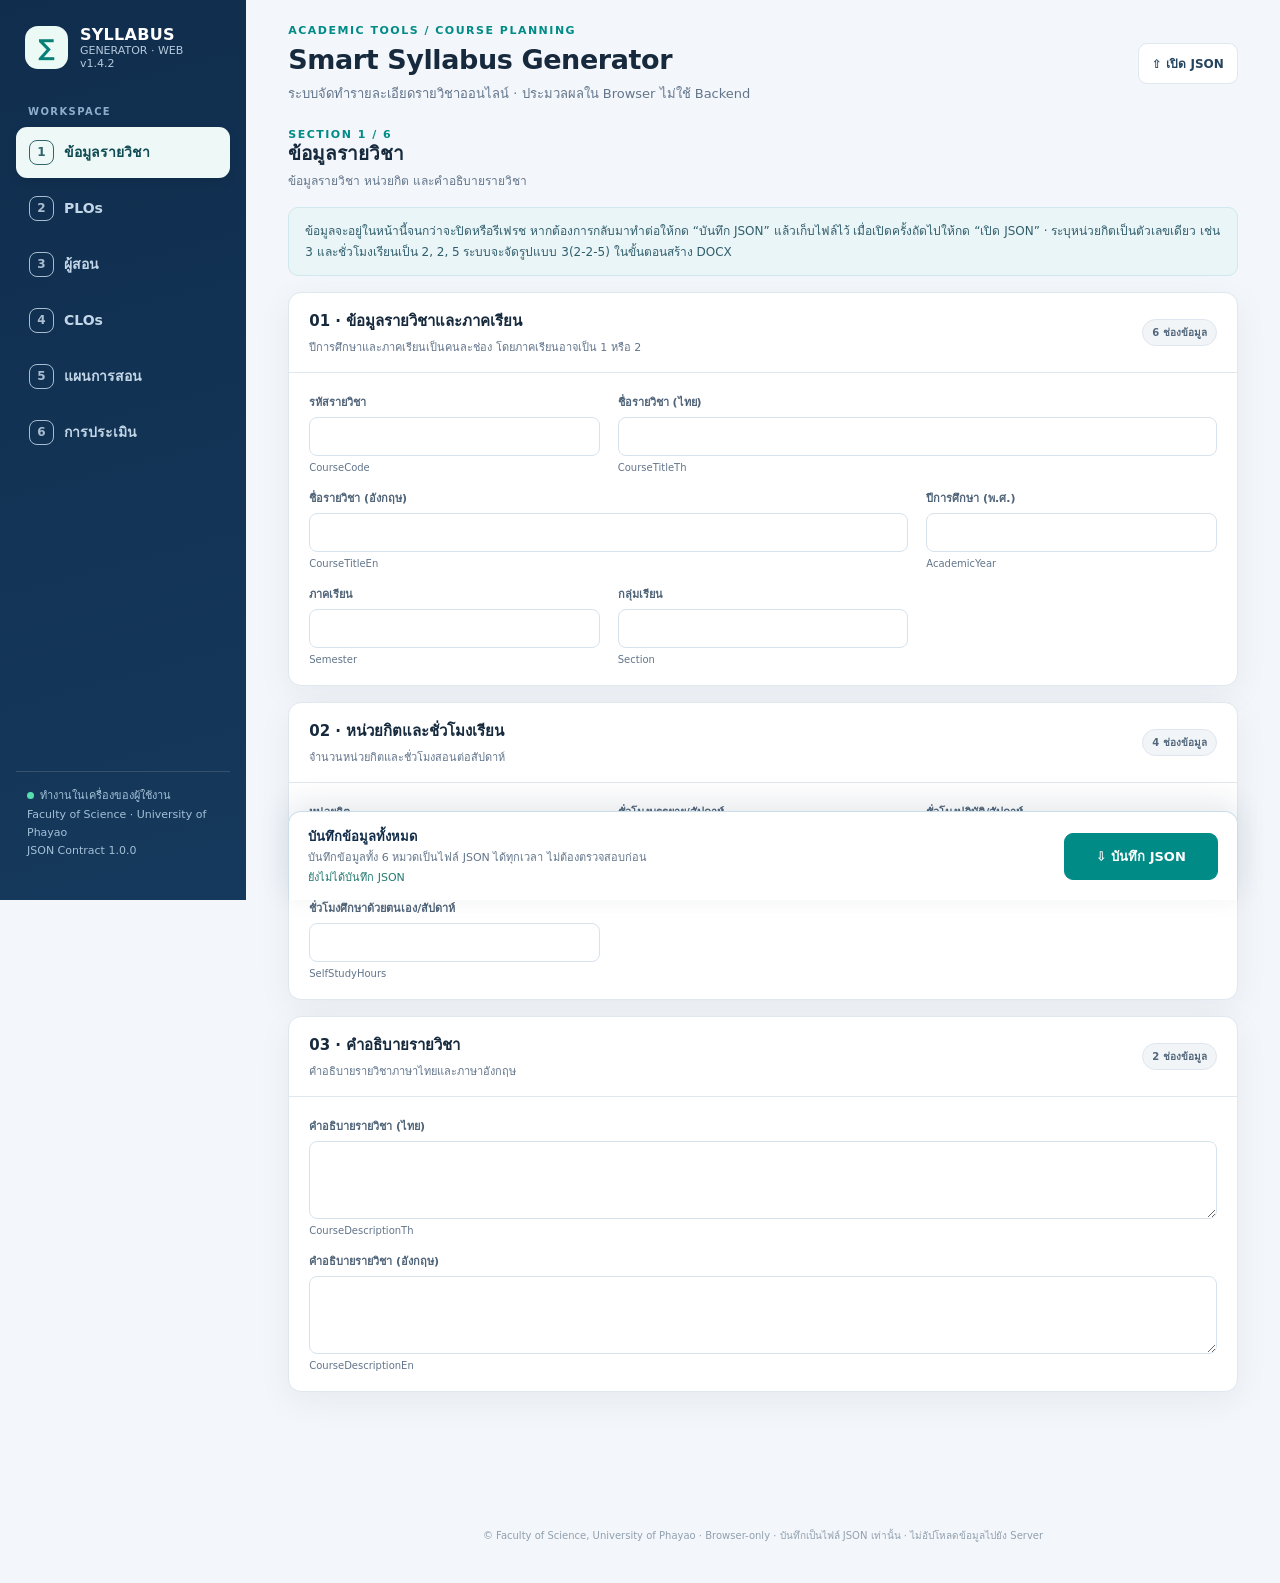
==== commit 73c63660: "Simplify JSON save UI with persistent footer v1.4.2" ====
--- a/index.html
+++ b/index.html
@@ -123,12 +123,35 @@
 .editor-table td .editable-choice .editable-custom-input{width:100%;min-width:180px;max-width:100%;border:1px solid #2caaa1;background:#f4fbfa}
 .editor-table td .editable-choice .editable-custom-input.hidden{display:none!important}
 
+
+/* v1.4.2 — persistent, section-wide save action. Shown for all six tabs. */
+.section-save-footer{
+  position:sticky;bottom:0;z-index:45;
+  display:flex;align-items:center;justify-content:space-between;gap:18px;
+  margin-top:22px;padding:14px 19px;
+  background:rgba(255,255,255,.97);border:1px solid #cbdde8;
+  border-bottom:0;border-radius:13px 13px 0 0;
+  box-shadow:0 -8px 30px rgba(16,44,74,.11);
+  backdrop-filter:blur(10px);
+}
+.section-save-copy{display:flex;flex-direction:column;gap:3px;min-width:0}
+.section-save-title{font-size:13px;font-weight:800;color:var(--navy)}
+.section-save-hint{font-size:11px;color:var(--muted);line-height:1.5}
+.save-indicator{font-size:11px;color:#247a71;line-height:1.5}
+.section-save-button{flex:0 0 auto;min-width:154px;font-size:13px;padding:12px 17px}
+@media(max-width:650px){
+ .section-save-footer{margin-left:-8px;margin-right:-8px;padding:12px 12px;gap:9px}
+ .section-save-hint{font-size:10px}
+ .section-save-button{min-width:128px;font-size:12px;padding:12px 10px}
+}
+@media(max-width:380px){.section-save-title{font-size:12px}.section-save-button{min-width:110px}}
+
 </style>
 </head>
 <body>
 <div class="app">
 <aside class="sidebar">
-  <div class="brand"><div class="brand-mark">∑</div><div><div class="brand-title">SYLLABUS</div><div class="brand-small">GENERATOR · WEB v1.4.1</div></div></div>
+  <div class="brand"><div class="brand-mark">∑</div><div><div class="brand-title">SYLLABUS</div><div class="brand-small">GENERATOR · WEB v1.4.2</div></div></div>
   <div><div class="sidebar-label">WORKSPACE</div><nav class="nav" id="nav" aria-label="เมนูกรอกข้อมูล"></nav></div>
   <div class="sidebar-bottom"><span class="dot"></span>ทำงานในเครื่องของผู้ใช้งาน<br>Faculty of Science · University of Phayao<br>JSON Contract 1.0.0</div>
 </aside>
@@ -136,13 +159,14 @@
  <div class="topline">
   <div><div class="eyebrow">ACADEMIC TOOLS / COURSE PLANNING</div><h1>Smart Syllabus Generator</h1><p class="header-desc">ระบบจัดทำรายละเอียดรายวิชาออนไลน์ · ประมวลผลใน Browser ไม่ใช้ Backend</p></div>
   <div class="actions" role="group" aria-label="เครื่องมือจัดการไฟล์ JSON">
-    <button type="button" class="btn" data-action="new">＋ สร้างใหม่</button>
     <button type="button" class="btn" data-action="import">⇧ เปิด JSON</button>
-    <button type="button" class="btn btn-navy" data-action="save">⇩ บันทึก JSON</button>
   </div> </div>
- <div class="pagebar"><div><div class="eyebrow" id="tab-number">SECTION 1 / 6</div><h2 id="tab-title">ข้อมูลรายวิชา</h2><p class="intro" id="tab-desc">ข้อมูลรายวิชา</p></div><div class="inline-row"><span class="pill neutral" id="save-status" role="status" aria-live="polite">กำลังโหลด...</span><button type="button" class="btn btn-primary" data-action="validate">✓ ตรวจสอบข้อมูล</button></div></div>
+ <div class="pagebar"><div><div class="eyebrow" id="tab-number">SECTION 1 / 6</div><h2 id="tab-title">ข้อมูลรายวิชา</h2><p class="intro" id="tab-desc">ข้อมูลรายวิชา</p></div></div>
  <div id="panel-content" aria-live="polite"></div>
- <section id="validation" class="validate-area" aria-live="polite"><div class="results-head"><h2 id="issue-heading">ผลตรวจสอบ</h2><span class="pill neutral">คลิกเพื่อไปยังแท็บที่เกี่ยวข้อง</span></div><div class="issues" id="issue-list"></div></section>
+ <div class="section-save-footer" role="region" aria-label="บันทึกไฟล์ข้อมูลรายวิชา">
+   <div class="section-save-copy"><span class="section-save-title">บันทึกข้อมูลทั้งหมด</span><span class="section-save-hint">บันทึกข้อมูลทั้ง 6 หมวดเป็นไฟล์ JSON ได้ทุกเวลา ไม่ต้องตรวจสอบก่อน</span><span id="save-status" class="save-indicator" role="status" aria-live="polite">ยังไม่ได้บันทึก JSON</span></div>
+   <button type="button" class="btn btn-primary section-save-button" data-action="save">⇩ บันทึก JSON</button>
+ </div>
  <div class="footerline">© Faculty of Science, University of Phayao · Browser-only · <span id="storage-label">บันทึกเป็นไฟล์ JSON เท่านั้น</span> · ไม่อัปโหลดข้อมูลไปยัง Server</div>
 </main>
 </div>
@@ -153,7 +177,7 @@
 <script type="application/json" id="curricula-json">{"schema_version":"1.0.0","curricula":[{"curriculum_id":"BS-PHYSICS","program_name":"หลักสูตรวิทยาศาสตรบัณฑิต","faculty":"คณะวิทยาศาสตร์","university":"มหาวิทยาลัยพะเยา","plos":[{"plo_id":"PLO1","description":"ผู้เรียนสามารถใช้ภาษาในการสื่อสารได้อย่างมีประสิทธิภาพ","category":"Knowledge / Communication","note":""},{"plo_id":"PLO2","description":"ผู้เรียนสามารถใช้เทคโนโลยียุคดิจิทัลอย่างรู้เท่าทัน","category":"Practical / Digital / AI","note":""},{"plo_id":"PLO3","description":"ผู้เรียนสามารถจัดการชีวิตตนเองอย่างมีคุณธรรมและจริยธรรม","category":"Ethics","note":""},{"plo_id":"PLO4","description":"ผู้เรียนสามารถทำงานร่วมกับผู้อื่นและแสดงออกถึงคุณลักษณะความเป็นพลเมืองที่มีคุณค่าของสังคมไทยและสังคมโลก","category":"Communication / Teamwork","note":""},{"plo_id":"PLO5","description":"ผู้เรียนสามารถแสดงออกซึ่งทักษะการเรียนรู้ตลอดชีวิต","category":"Lifelong Learning","note":""},{"plo_id":"PLO6","description":"ผู้เรียนสามารถออกแบบนวัตกรรมทางวิชาชีพด้วยกระบวนการคิดเชิงออกแบบได้","category":"Design Thinking","note":""},{"plo_id":"PLO7","description":"ผู้เรียนสามารถอธิบายหลักการทางฟิสิกส์พื้นฐานได้","category":"Knowledge","note":""},{"plo_id":"PLO8","description":"ผู้เรียนสามารถทำการทดลองทางฟิสิกส์ด้วยกระบวนวิธีทางวิทยาศาสตร์ได้","category":"Knowledge/ Practical","note":""},{"plo_id":"PLO9","description":"ผู้เรียนสามารถวิเคราะห์ผลการทดลองหรือข้อมูลทางฟิสิกส์ได้","category":"Knowledge/ Practical","note":""},{"plo_id":"PLO10","description":"ผู้เรียนสามารถวิพากษ์ผลการทดลองทางฟิสิกส์ได้","category":"Knowledge/ Practical","note":""},{"plo_id":"PLO11","description":"ผู้เรียนสามารถสร้างนวัตกรรมหรืองานวิจัยที่เกิดประโยชน์","category":"Knowledge/ Practical/ Innovation","note":""}],"major":"สาขาวิชาฟิสิกส์"},{"curriculum_id":"BS-CHEMISTRY","program_name":"หลักสูตรวิทยาศาสตรบัณฑิต","faculty":"คณะวิทยาศาสตร์","university":"มหาวิทยาลัยพะเยา","plos":[{"plo_id":"PLO1","description":"ผู้เรียนสามารถใช้ภาษาในการสื่อสารและนำเสนอองค์ความรู้ทางเคมีได้ทั้งภาษาไทยและอังกฤษ","category":"Knowledge / Communication","note":""},{"plo_id":"PLO2","description":"ผู้เรียนสามารถใช้เทคโนโลยีในการสืบค้น วิเคราะห์ นำเสนอข้อมูลทางเคมีได้อย่างเหมาะสม","category":"Practical / Digital / AI","note":""},{"plo_id":"PLO3","description":"ผู้เรียนแสดงออกถึงการเป็นผู้ตรงต่อเวลา ซื่อสัตย์ มีวินัย ประพฤติตนตามหลักความปลอดภัยในห้องปฏิบัติการเคมีได้อย่างเหมาะสม","category":"Ethics","note":""},{"plo_id":"PLO4","description":"ผู้เรียนสามารถทำงานร่วมกับผู้อื่นและแสดงออกถึงคุณลักษณะความเป็นพลเมืองที่มีคุณค่าของสังคมไทยและสังคมโลก","category":"Communication / Teamwork","note":""},{"plo_id":"PLO5","description":"ผู้เรียนสามารถเรียนรู้ได้ด้วยตนเองในการปฏิบัติงานทางเคมีได้ และนำองค์ความรู้ที่ได้มาใช้ในการแก้ไขปัญหา","category":"Knowledge/ Practical/ Innovation","note":""},{"plo_id":"PLO6","description":"ผู้เรียนสามารถอธิบายทฤษฎีทางวิทยาศาสตร์พื้นฐาน คณิตศาสตร์ และเคมีได้อย่างถูกต้อง","category":"Knowledge ","note":""},{"plo_id":"PLO7","description":"ผู้เรียนสามารถนำความรู้ทางเคมีมาออกแบบการทดลอง วิเคราะห์และอภิปรายผลจากการทดลองทางเคมี","category":"Knowledge/ Practical","note":""},{"plo_id":"PLO8","description":"ผู้เรียนสามารถทำปฏิบัติการทางเคมีร่วมกับการใช้เครื่องมือวิเคราะห์ทางเคมีได้อย่างถูกต้อง","category":"Knowledge/ Practical","note":""},{"plo_id":"PLO9","description":"ผู้เรียนสามารถนำความรู้ทางเคมีมาประยุกต์ใช้ในการศึกษาทรัพยากรธรรมชาติและภูมิปัญญาท้องถิ่น ด้วยกรอบแนวคิดการสร้างนวัตกรรม","category":"Knowledge/ Practical","note":""}],"major":"สาขาวิชาเคมี"},{"curriculum_id":"BS-BIOLOGY","program_name":"หลักสูตรวิทยาศาสตรบัณฑิต","faculty":"คณะวิทยาศาสตร์","university":"มหาวิทยาลัยพะเยา","plos":[{"plo_id":"PLO1","description":"ผู้เรียนปฏิบัติตนอย่างมีคุณธรรมจริยธรรมและเป็นพลเมืองที่ดีของสังคม\nSub PLO 1.1 ผู้เรียนแสดงพฤติกรรมอย่างมีคุณธรรมและจริยธรรม\nSub PLO 1.2 ผู้เรียนทำงานร่วมกับผู้อื่นและรับผิดชอบต่อตนเองและท้องถิ่น\nSub PLO 1.3 ผู้เรียนแสดงออกถึงคุณลักษณะความเป็นพลเมืองที่มีคุณค่าของสังคม","category":"Ethics / Communication/ Teamwork","note":""},{"plo_id":"PLO2","description":"ผู้เรียนอธิบายความรู้ หลักการทางวิทยาศาสตร์ คณิตศาสตร์ และชีววิทยา","category":"Knowledge","note":""},{"plo_id":"PLO3","description":"ผู้เรียนอธิบายคุณค่าของทรัพยากรทางชีวภาพที่มีในท้องถิ่น เพื่อการอนุรักษ์และใช้ประโยชน์อย่างยั่งยืน","category":"Knowledge / Communication","note":""},{"plo_id":"PLO4","description":"ผู้เรียนใช้เทคโนโลยีสารสนเทศและใช้ภาษาเพื่อการสื่อสารได้ดี นำไปสู่ทักษะการเรียนรู้ตลอดชีวิต\nSub PLO 4.1 ผู้เรียนใช้เทคโนโลยีสารสนเทศเพื่อการค้นคว้าอย่างรู้เท่าทัน\nSub PLO 4.2 ผู้เรียนใช้ทักษะด้านภาษาเพื่อการสื่อสารได้ดี","category":"Communication/ Lifelong Learning/ Practical / Digital / AI","note":""},{"plo_id":"PLO5","description":"ผู้เรียนใช้ความรู้ทางชีววิทยา วิทยาศาสตร์ คณิตศาสตร์ และสถิติ ในการวิเคราะห์และดำเนินการวิจัยทางชีววิทยาด้วยกระบวนการคิดเชิงออกแบบได้","category":"Knowledge/ Practical/ Design Thinking","note":""}],"major":"สาขาวิชาชีววิทยา"},{"curriculum_id":"BS-MATHEMATICS","program_name":"หลักสูตรวิทยาศาสตรบัณฑิต","faculty":"คณะวิทยาศาสตร์","university":"มหาวิทยาลัยพะเยา","plos":[{"plo_id":"PLO1","description":"ผู้เรียนสามารถใช้ภาษาในการสื่อสารได้อย่างมีประสิทธิภาพ","category":"Knowledge / Communication","note":""},{"plo_id":"PLO2","description":"ผู้เรียนสามารถใช้เทคโนโลยียุคดิจิทัลอย่างรู้เท่าทัน","category":"Practical / Digital / AI","note":""},{"plo_id":"PLO3","description":"ผู้เรียนสามารถจัดการชีวิตตนเองอย่างมีคุณธรรมและจริยธรรม","category":"Ethics","note":""},{"plo_id":"PLO4","description":"ผู้เรียนสามารถทำงานร่วมกับผู้อื่นและแสดงออกถึงคุณลักษณะความเป็นพลเมืองที่มีคุณค่าของสังคมไทยและสังคมโลก","category":"Communication / Teamwork","note":""},{"plo_id":"PLO5","description":"ผู้เรียนสามารถแสดงออกซึ่งทักษะการเรียนรู้ตลอดชีวิต","category":"Lifelong Learning","note":""},{"plo_id":"PLO6","description":"ผู้เรียนสามารถออกแบบนวัตกรรมทางวิชาชีพด้วยกระบวนการคิดเชิงออกแบบได้","category":"Design Thinking","note":""},{"plo_id":"PLO7","description":"ผู้เรียนสามารถอธิบายและสรุปหลักการพื้นฐานหรือทฤษฎีทางคณิตศาสตร์ได้อย่างถูกต้อง","category":"Knowledge","note":""},{"plo_id":"PLO8","description":"ผู้เรียนสามารถใช้หลักการและทักษะกระบวนการทางคณิตศาสตร์ในการแก้ปัญหาได้อย่างเป็นระบบ","category":"Knowledge/ Practical","note":""},{"plo_id":"PLO9","description":"ผู้เรียนสามารถนำเครื่องมือทางคณิตศาสตร์ไปประยุกต์แก้ปัญหาในศาสตร์อื่น ๆ ที่เกี่ยวข้องได้และถ่ายทอดองค์ความรู้โดยใช้เทคโนโลยีได้อย่างเหมาะสม","category":"Knowledge/ Practical/ Digital / AI","note":""},{"plo_id":"PLO10","description":"ผู้เรียนมีความรับผิดชอบต่อตนเอง ชุมชน และสังคม","category":"Ethics/ Practical","note":""}],"major":"สาขาวิชาคณิตสาสตร์"},{"curriculum_id":"BS-EXERCISE AND SPORT SCIENCE","program_name":"หลักสูตรวิทยาศาสตรบัณฑิต","faculty":"คณะวิทยาศาสตร์","university":"มหาวิทยาลัยพะเยา","plos":[{"plo_id":"PLO1","description":"ผู้เรียนสามารถนำความรู้ในด้านวิทยาศาสตร์การออกกำลังกายและการกีฬาเพื่อส่งเสริมสุขภาพของตนเองและผู้อื่นได้","category":"Knowledge/ Practical / Communication","note":""},{"plo_id":"PLO2","description":"ผู้เรียนสามารถวิเคราะห์ ประเมินสมรรถภาพทางกายและสมรรถนะทางการกีฬา โดยใช้กระบวนการ เครื่องมือ เทคโนโลยีทางวิทยาศาสตร์การออกกำลังกายและการกีฬาได้","category":"Knowledge/ Practical / Digital / AI","note":""},{"plo_id":"PLO3","description":"ผู้เรียนสามารถออกแบบการฝึกการออกกำลังกายและการกีฬาได้อย่างเหมาะสม โดยใช้พื้นฐานทักษะทางวิทยาศาสตร์การออกกำลังกายและการกีฬาอย่างมีจรรยาบรรณ","category":"Knowledge/ Practical / Communication","note":""},{"plo_id":"PLO4","description":"ผู้เรียนสามารถให้คำแนะนำ โดยใช้หลักการทางวิทยาศาสตร์การออกกำลังกายและการกีฬาทั้งแบบไทยและสากล","category":"Ethics/ Knowledge/ Practical / Communication","note":""}],"major":"สาขาวิชาวิทยาศาสตร์การออกกำลังกายและการกีฬา"},{"curriculum_id":"MS-APPLIED CHEMISTRY","program_name":"หลักสูตรวิทยาศาสตรมหาบัณฑิต","faculty":"คณะวิทยาศาสตร์","university":"มหาวิทยาลัยพะเยา","plos":[{"plo_id":"PLO1","description":"บัณฑิตสามารถทำวิจัยโดยบูรณาการความรู้ทางเคมีประยุกต์และเทคโนโลยีดิจิทัลอย่างมีจรรยาบรรณ","category":"Knowledge/ Practical / Digital / AI/ Ethics","note":""},{"plo_id":"PLO2","description":"บัณฑิตสามารถวิเคราะห์และแก้ปัญหาอุตสาหกรรมและชุมชนด้วยความรู้และทักษะทางเคมีประยุกต์อย่างยั่งยืน","category":"Knowledge/ Practical / Communication","note":""},{"plo_id":"PLO3","description":"บัณฑิตสามารถสื่อสารทางวิชาการและภาษาอังกฤษในการนำเสนอทางเคมีประยุกต์ได้","category":"Communication/ Knowledge/ Practical","note":""},{"plo_id":"PLO4","description":"บัณฑิตสามารถติดตามองค์ความรู้ เพื่อนำไปใช้ในการพัฒนางานทางเคมีประยุกต์ได้","category":"Lifelong Learning/ Ethics/ Knowledge/ Practical","note":""}],"major":"สาขาวิชาเคมี"},{"curriculum_id":"MS-BIOLOGY PLAN1-THESIS","program_name":"หลักสูตรวิทยาศาสตรมหาบัณฑิต","faculty":"คณะวิทยาศาสตร์","university":"มหาวิทยาลัยพะเยา","plos":[{"plo_id":"PLO1","description":"สามารถเสนอแนวทางการพัฒนาและสร้างประโยชน์ทางชีววิทยาอย่างเป็นระบบ โดยใช้เทคนิคและเครื่องมือทางชีววิทยาที่เหมาะสมให้แก่ชุมชนโดยบูรณาการกับศาสตร์อื่นได้","category":"Knowledge/ Practical / Communication","note":""},{"plo_id":"PLO2","description":"สามารถออกแบบและดำเนินการวิจัยทางด้านชีววิทยาด้วยจรรณยาบรรณและเคารพสิทธิ์เพื่อสร้างคุณค่าของทรัพยากรท้องถิ่น","category":"Knowledge/ Practical / Ethics/ Communication","note":""},{"plo_id":"PLO3","description":"ติดตามและประยุกต์ใช้ความรู้ทางชีววิทยาในการใช้ประโยชน์ อนุรักษ์ และพัฒนาทรัพยากรชีวภาพของท้องถิ่นอย่างยั่งยืน เพื่อยกระดับคุณภาพชีวิตและความสมดุลของระบบนิเวศ","category":"Lifelong Learning/ Communication/ Knowledge/ Practical","note":""},{"plo_id":"PLO4","description":"สื่อสารและนำเสนอข้อมูลทางชีววิทยาต่อสังคมวิชาการและชุมชนท้องถิ่นได้อย่างมีประสิทธิภาพและมีจริยธรรมทางวิชาการ","category":"Communication/ Ethics/ Knowledge/ Practical","note":""}],"major":"สาขาวิชาชีววิทยา"},{"curriculum_id":"MS-BIOLOGY PLAN2-IS","program_name":"หลักสูตรวิทยาศาสตรมหาบัณฑิต","faculty":"คณะวิทยาศาสตร์","university":"มหาวิทยาลัยพะเยา","plos":[{"plo_id":"PLO1","description":"สามารถเสนอแนวทางแก้ปัญหาและสร้างประโยชน์ให้แก่ชุมชนโดยบูรณาการกับศาสตร์อื่นได้","category":"Knowledge/ Practical / Communication","note":""},{"plo_id":"PLO2","description":"สามารถสร้างความรู้จากงานวิจัยบนฐานของทรัพยากรในท้องถิ่นเพื่อการพัฒนาที่ยั่งยืน","category":"Knowledge/ Practical / Ethics/ Communication","note":""},{"plo_id":"PLO3","description":"ติดตามองค์ความรู้ทางด้านชีววิทยาโดยใช้เทคโนโลยีและการเรียนรู้ตลอดชีวิตเพื่อการพัฒนาตนเอง","category":"Lifelong Learning/ Communication/ Knowledge/ Practical","note":""},{"plo_id":"PLO4","description":"ผลิต เผยแพร่ และสื่อสารข้อมูลทางชีววิทยาต่อสาธารณะบนพื้นฐานของจรรยาบรรณนักวิจัย","category":"Communication/ Ethics/ Knowledge/ Practical","note":""}],"major":"สาขาวิชาชีววิทยา"},{"curriculum_id":"MS-MATHEMATICS","program_name":"หลักสูตรวิทยาศาสตรมหาบัณฑิต","faculty":"คณะวิทยาศาสตร์","university":"มหาวิทยาลัยพะเยา","plos":[{"plo_id":"PLO1","description":"บัณฑิตสามารถใช้หลักเหตุและผลในการดำเนินการวิจัยทางคณิตศาสตร์ได้","category":"Knowledge/ Practical","note":""},{"plo_id":"PLO2","description":"บัณฑิตสามารถนำเสนอผลงานวิจัยทางคณิตศาสตร์ที่มีคุณภาพบนพื้นฐานจริยธรรมวิจัย","category":"Knowledge/ Practical / Ethics/ Communication","note":""},{"plo_id":"PLO3","description":"บัณฑิตสามารถใช้องค์ความรู้ทางคณิตศาสตร์และเทคโนโลยีในการแก้ปัญหาทางคณิตศาสตร์หรือปัญหาจากชุมชนได้","category":"Communication/ Knowledge/ Practical","note":""}],"major":"สาขาวิชาคณิตศาสตร์"},{"curriculum_id":"MS-SPORT SCIENCE AND PHYSICAL EDUCATION PLAN1-THESIS","program_name":"หลักสูตรวิทยาศาสตรมหาบัณฑิต","faculty":"คณะวิทยาศาสตร์","university":"มหาวิทยาลัยพะเยา","plos":[{"plo_id":"PLO1","description":"สามารถบูรณาการความรู้และความเข้าใจเชิงลึกในศาสตร์ด้านวิทยาศาสตร์การกีฬาและพลศึกษาในการวางแผนการพัฒนาสุขภาพและคุณภาพชีวิต","category":"Knowledge/ Practical","note":""},{"plo_id":"PLO2","description":"สามารถการออกแบบและประยุกต์ใช้เทคโนโลยีหรือนวัตกรรมเพื่อจัดการและพัฒนางานทางด้านวิทยาศาสตร์การกีฬาและพลศึกษาของบุคคลและชุมชนอย่างยั่งยืน","category":"Knowledge/ Practical/ Innovation /Digital / AI/  Lifelong Learning","note":""},{"plo_id":"PLO3","description":"สามารถออกแบบการพัฒนางานวิจัยทางด้านวิทยาศาสตร์การกีฬาและพลศึกษา โดยใช้กระบวนการวิจัยอย่างมีประสิทธิภาพ","category":"Knowledge/ Practical ","note":""},{"plo_id":"PLO4","description":"สามารถทำงานร่วมกับผู้อื่นหรือสหวิชาชีพได้อย่างมืออาชีพและมีความรับผิดชอบ","category":"Communication/ Ethics/  Teamwork/ Practical","note":""}],"major":"สาขาวิชาวิทยาศาสตร์การออกกำลังกายและการกีฬา"},{"curriculum_id":"MS-SPORT SCIENCE AND PHYSICAL EDUCATION PLAN2-IS","program_name":"หลักสูตรวิทยาศาสตรมหาบัณฑิต","faculty":"คณะวิทยาศาสตร์","university":"มหาวิทยาลัยพะเยา","plos":[{"plo_id":"PLO1","description":"สามารถบูรณาการความรู้และความเข้าใจเชิงลึกในศาสตร์ด้านวิทยาศาสตร์การกีฬาและพลศึกษาในการวางแผนการพัฒนาสุขภาพและคุณภาพชีวิต","category":"Knowledge/ Practical","note":""},{"plo_id":"PLO2","description":"สามารถการออกแบบและประยุกต์ใช้เทคโนโลยีหรือนวัตกรรมเพื่อจัดการและพัฒนางานทางด้านวิทยาศาสตร์การกีฬาและพลศึกษาของบุคคลและชุมชนอย่างยั่งยืน","category":"Knowledge/ Practical/ Innovation /Digital / AI/  Lifelong Learning","note":""},{"plo_id":"PLO3","description":"สามารถออกแบบการพัฒนางานวิจัยทางด้านวิทยาศาสตร์การกีฬาและพลศึกษา โดยใช้กระบวนการวิจัยอย่างมีประสิทธิภาพ","category":"Knowledge/ Practical ","note":""},{"plo_id":"PLO4","description":"สามารถทำงานร่วมกับผู้อื่นหรือสหวิชาชีพได้อย่างมืออาชีพและมีความรับผิดชอบ","category":"Communication/ Ethics/  Teamwork/ Practical","note":""}],"major":"สาขาวิชาวิทยาศาสตร์การออกกำลังกายและการกีฬา"},{"curriculum_id":"PhD-BIOLOGY","program_name":"หลักสูตรปรัชญาดุษฎีบัณฑิต","faculty":"คณะวิทยาศาสตร์","university":"มหาวิทยาลัยพะเยา","plos":[{"plo_id":"PLO1","description":" ใช้เทคโนโลยีสารสนเทศ เครื่องมือ และนวัตกรรมด้านวิทยาศาสตร์ที่ทันสมัยในการจัดการและแก้ไขปัญหาตามบริบทที่เหมาะสมและทันต่อสถานการณ์","category":"Knowledge/ Practical/ Innovation /Digital / AI","note":""},{"plo_id":"PLO2","description":"วางแผนดำเนินงาน สังเคราะห์ผลงานวิจัยและทฤษฎีเพื่อการออกแบบกระบวนวิจัยในบริบทใหม่ที่ซับซ้อนและเหมาะสมกับสถานการณ์ที่เปลี่ยนแปลงไป","category":"Knowledge/ Practical","note":""},{"plo_id":"PLO3","description":"ประยุกต์ใช้ความรู้และเทคโนโลยีในการวิเคราะห์ การสร้างองค์ความรู้ใหม่จากการวิจัยหรือจัดการประเด็นปัญหาด้วยการวินิจฉัยอย่างถูกต้อง","category":"Knowledge/ Practical/ Innovation /Digital / AI","note":""},{"plo_id":"PLO4","description":"บูรณาการทักษะการวิจัยรอบด้านและการบริหารจัดการงานวิจัย เพื่อนำไปสู่การพัฒนาอาชีพและการใช้ประโยชน์ด้านสังคม เศรษฐกิจ และสิ่งแวดล้อม","category":"Knowledge/ Practical/ Communication","note":""},{"plo_id":"PLO5","description":"ปฏิบัติตนเป็นแบบอย่างที่ดีตามจรรยาบรรณทางวิชากา","category":"Ethics","note":""},{"plo_id":"PLO6","description":"สื่อสารข้อมูลองค์ความรู้จากงานวิจัยแก่ผู้ที่สนใจได้อย่างเหมาะสม และสร้างเครือข่ายความร่วมมือทั้งในระดับชุมชน และผลงานวิจัยเชิงประจักษ์ระดับสากล","category":"Communication/ Ethics/ Teamwork/ Practical","note":""}],"major":"สาขาวิชาชีววิทยา"},{"curriculum_id":"PhD-MATHEMATICS","program_name":"หลักสูตรปรัชญาดุษฎีบัณฑิต","faculty":"คณะวิทยาศาสตร์","university":"มหาวิทยาลัยพะเยา","plos":[{"plo_id":"PLO1","description":"บัณฑิตสามารถสร้างองค์ความรู้ใหม่จากฐานปัญหาได้อย่างถูกต้องตามหลักการทางคณิตศาสตร์","category":"Knowledge/ Practical","note":""},{"plo_id":"PLO2","description":"บัณฑิตสามารถผลิตและเผยแพร่ผลงานวิจัยทางคณิตศาสตร์ที่มีคุณภาพในระดับนานาชาติบนพื้นฐานจริยธรรมวิจัยได้อย่างเหมาะสม","category":"Knowledge/ Practical/ Ethics","note":""},{"plo_id":"PLO3","description":"บัณฑิตสามารถใช้เทคโนโลยีร่วมกับหลักการทางคณิตศาสตร์เพื่อแก้ปัญหาที่ซับซ้อนหรือปัญหาจากชุมชนได้","category":"Knowledge/ Practical /Digital / AI/ Communication","note":""}],"major":"สาขาวิชาคณิตศาสตร์"},{"curriculum_id":"PhD-SPORT SCIENCE AND PHYSICAL EDUCATION","program_name":"หลักสูตรปรัชญาดุษฎีบัณฑิต","faculty":"คณะวิทยาศาสตร์","university":"มหาวิทยาลัยพะเยา","plos":[{"plo_id":"PLO1","description":"สร้างความรู้ใหม่ทางวิทยาศาสตร์การกีฬาและพลศึกษา ผ่านกระบวนการวิจัยขั้นสูง เพื่อบูรณาการการกีฬาและพัฒนาสังคมสุขภาวะ มุ่งสู่ความเป็นเลิศทางการกีฬาและความยั่งยืนของสังคม","category":"Knowledge/ Practical/ Communication","note":""},{"plo_id":"PLO2","description":"ขับเคลื่อนความเป็นเลิศทางการกีฬาและการยกระดับสุขภาวะของสังคมอย่างเป็นระบบ","category":"Knowledge/ Practical/ Communication","note":""},{"plo_id":"PLO3","description":"ติดตามและประยุกต์ใช้เทคโนโลยีดิจิทัลและปัญญาประดิษฐ์อย่างมีประสิทธิภาพ เพื่อพัฒนาและยกระดับระบบการกีฬาและสุขภาวะบนฐานข้อมูลและหลักฐานเชิงวิทยาศาสตร์","category":"Knowledge/ Practical /Digital / AI/ Communication","note":""},{"plo_id":"PLO4","description":"สร้างสังคมสุขภาวะ ด้วยศาสตร์วิทยาศาสตร์การกีฬาและพลศึกษาอย่างมืออาชีพ มีจริยธรรม มีความรับผิดชอบ และสามารถทำงานร่วมกับภาคส่วนต่างๆ ในระดับชาติและสากล","category":"Knowledge/ Practical / Ethics","note":""}],"major":"สาขาวิชาวิทยาศาสตร์การออกกำลังกายและการกีฬา"},{"curriculum_id":"PhD-APPLIED SCIENCE","program_name":"หลักสูตรปรัชญาดุษฎีบัณฑิต","faculty":"คณะวิทยาศาสตร์","university":"มหาวิทยาลัยพะเยา","plos":[{"plo_id":"PLO1","description":"ผู้เรียนสามารถสืบค้นและรวบรวมข้อมูลอย่างเป็นระบบ โดยใช้หลักฐานเชิงประจักษ์","category":"Knowledge/ Practical/Digital ","note":""},{"plo_id":"PLO2","description":"ผู้เรียนสามารถนำเสนอผลงานวิชาการด้วยภาษาอังกฤษ ","category":"Knowledge/ Practical/ Communication","note":""},{"plo_id":"PLO3","description":"ผู้เรียนสามารถเขียนบทความวิชาการเพื่อตีพิมพ์ในวารสารวิชาการระดับนานาชาติได้","category":"Knowledge/ Practical / Communication","note":""},{"plo_id":"PLO4","description":"ผู้เรียนสามารถสังเคราะห์องค์ความรู้หรือพัฒนานวัตกรรมที่สามารถใช้ประโยชน์ เพื่อการพัฒนาชุมชนและประเทศอย่างยั่งยืน","category":"Knowledge/ Practical / Communication","note":""},{"plo_id":"PLO5","description":"ผู้เรียนสามารถสื่อสารและถ่ายทอดองค์ความรู้ สามารถทำงานร่วมกับผู้อื่นหรือชุมชนได้","category":"Knowledge/ Practical /Communication/ Teamwork","note":""},{"plo_id":"PLO6","description":"ผู้เรียนสามารถปฏิบัติตามจรรยาบรรณของนักวิจัย","category":"Ethics","note":""}],"major":""}]}</script>
 <script type="application/json" id="instructors-json">{"schema_version":"1.0.0","instructors":[{"title_prefix":"รศ.ดร.","name":"สิทธิศักดิ์  ปิ่นมงคลกุล","department":"สาขาวิชาชีววิทยา","note":""},{"title_prefix":"ผศ.ดร.","name":"สุกัญญา สืบแสน","department":"สาขาวิชาชีววิทยา","note":""},{"title_prefix":"ผศ.ดร.","name":"บุญช่วง บุญสุข","department":"สาขาวิชาชีววิทยา","note":""},{"title_prefix":"รศ.ดร.","name":"นุจิรา ทาตัน","department":"สาขาวิชาชีววิทยา","note":""},{"title_prefix":"ผศ.ดร.","name":"ทิพย์วรรณ สรรพสัตย","department":"สาขาวิชาชีววิทยา","note":""},{"title_prefix":"รศ.ดร.","name":"ภพเก้า พุทธรักษ์","department":"สาขาวิชาชีววิทยา","note":""},{"title_prefix":"รศ.ดร.","name":"จตุพร  ตั้งจิตรวิทยากูล","department":"สาขาวิชาชีววิทยา","note":""},{"title_prefix":"ผศ.ดร.","name":"เนรัฐชลา  สุวรรณคนธ์","department":"สาขาวิชาชีววิทยา","note":""},{"title_prefix":"ผศ.ดร.","name":"พลินจรีย์  รังสยาธร","department":"สาขาวิชาชีววิทยา","note":""},{"title_prefix":"ผศ.ดร.","name":"สิริวัฒน์  บุญชัยศรี","department":"สาขาวิชาชีววิทยา","note":""},{"title_prefix":"ผศ.ดร.","name":"อาทิตย์  นันทขว้าง","department":"สาขาวิชาชีววิทยา","note":""},{"title_prefix":"ดร.","name":"เสาวลักษณ์  บุญมา","department":"สาขาวิชาชีววิทยา","note":""},{"title_prefix":"ดร.","name":"ชัชวาล  วงค์ชัย","department":"สาขาวิชาชีววิทยา","note":""},{"title_prefix":"ดร.","name":"ประลองยุทธ  ศรีปาลวิทย์","department":"สาขาวิชาชีววิทยา","note":""},{"title_prefix":"ผศ.ดร.","name":"วิภาศิริ สุนทรชัย","department":"สาขาวิชาชีววิทยา","note":""},{"title_prefix":"อ.","name":"ธันยาภรณ์ ตั้งเจริญชัย","department":"สาขาวิชาชีววิทยา","note":""},{"title_prefix":"อ.","name":"พันธิตรา กมล","department":"สาขาวิชาชีววิทยา","note":""},{"title_prefix":"ดร.","name":"สมฤทธิ์  อุ่นอ้าย","department":"สาขาวิชาฟิสิกส์","note":""},{"title_prefix":"ผศ.ดร.","name":"ปิยชนน์  เกษสุวรรณ","department":"สาขาวิชาฟิสิกส์","note":""},{"title_prefix":"รศ.ดร.","name":"เอกสิทธิ์  วงศ์ราษฎร์","department":"สาขาวิชาฟิสิกส์","note":""},{"title_prefix":"รศ.ดร.","name":"อนุรักษ์ ประสาทเขตร์การ","department":"สาขาวิชาฟิสิกส์","note":""},{"title_prefix":"รศ.ดร.","name":"ไวพจน์ งามสอาด","department":"สาขาวิชาฟิสิกส์","note":""},{"title_prefix":"รศ.ดร.","name":"อารักษ์ กลิ่นบำรุง","department":"สาขาวิชาฟิสิกส์","note":""},{"title_prefix":"ดร.","name":"วัชราวุฒิ กฤตินธรรม","department":"สาขาวิชาฟิสิกส์","note":""},{"title_prefix":"ดร.","name":"นิยม โฮ่งสิทธิ์","department":"สาขาวิชาฟิสิกส์","note":""},{"title_prefix":"ดร.","name":"สิริกมล แสงมีอานุภาพ","department":"สาขาวิชาฟิสิกส์","note":""},{"title_prefix":"ดร.","name":"พิมพ์ใจ แสงความสว่าง","department":"สาขาวิชาฟิสิกส์","note":""},{"title_prefix":"ดร.","name":"พงศพัศ แรงดี","department":"สาขาวิชาฟิสิกส์","note":""},{"title_prefix":"ดร.","name":"ศุภกร จันเลน","department":"สาขาวิชาฟิสิกส์","note":""},{"title_prefix":"ดร.","name":"ชลธิชา กฤษณ์เพ็ชร์","department":"สาขาวิชาฟิสิกส์","note":""},{"title_prefix":"อ.","name":"ไพศาล  ดวงจักร์ ณ อยุธยา","department":"สาขาวิชาฟิสิกส์","note":""},{"title_prefix":"อ.","name":"ว่าที่ร้อยตรีมนัส ภูทวี","department":"สาขาวิชาฟิสิกส์","note":""},{"title_prefix":"อ.","name":"กฤษดา เหลืองทองคำ","department":"สาขาวิชาฟิสิกส์","note":""},{"title_prefix":"ดร.","name":"ฐิตินันต์  กาศโอสถ","department":"สาขาวิชาฟิสิกส์","note":""},{"title_prefix":"รศ.ดร.","name":"รัชนาพร โชคชัยสิริ","department":"สาขาวิชาเคมี","note":""},{"title_prefix":"ผศ.ดร.","name":"ชัยพัฒน์ ลาพินี","department":"สาขาวิชาเคมี","note":""},{"title_prefix":"ผศ.ดร.","name":"รักสกุล แก่นเรณู","department":"สาขาวิชาเคมี","note":""},{"title_prefix":"ผศ.ดร.","name":"กัลยา จำปาทอง","department":"สาขาวิชาเคมี","note":""},{"title_prefix":"ผศ.ดร.","name":"เริงฤทัย ศิริรักษ์","department":"สาขาวิชาเคมี","note":""},{"title_prefix":"ผศ.ดร.","name":"สรชัย คำแสน","department":"สาขาวิชาเคมี","note":""},{"title_prefix":"รศ.ดร.","name":"วิศณุสรรค์ ชาติอารยะวดี","department":"สาขาวิชาเคมี","note":""},{"title_prefix":"รศ.ดร.","name":"สาโรจน์ จีนประชา","department":"สาขาวิชาเคมี","note":""},{"title_prefix":"รศ.ดร.","name":"จิตระยุทธ์ จิตอ่อนน้อม","department":"สาขาวิชาเคมี","note":""},{"title_prefix":"ผศ.ดร.","name":"พิทักษ์ นาสมใจ","department":"สาขาวิชาเคมี","note":""},{"title_prefix":"ผศ.ดร.","name":"ณัชชา อินทร์จันทร์","department":"สาขาวิชาเคมี","note":""},{"title_prefix":"ผศ.ดร.","name":"บัลวี ยศน้อย","department":"สาขาวิชาเคมี","note":""},{"title_prefix":"ผศ.ดร.","name":"บุณฑริกา เทพสุคนธ์","department":"สาขาวิชาเคมี","note":""},{"title_prefix":"ผศ.ดร.","name":"นฤมล เสทธยะ","department":"สาขาวิชาเคมี","note":""},{"title_prefix":"ผศ.ดร.","name":"จักรีสิทธิ์ จินดาวงศ์","department":"สาขาวิชาเคมี","note":""},{"title_prefix":"ผศ.ดร.","name":"จุฑารัตน์ ก๋าวินจันทร์","department":"สาขาวิชาเคมี","note":""},{"title_prefix":"ผศ.ดร.","name":"เอกสุรีย์ ศักดิ์ศรชัย","department":"สาขาวิชาเคมี","note":""},{"title_prefix":"ผศ.ดร.","name":"คงเดช สวาสดิ์พันธ์","department":"สาขาวิชาเคมี","note":""},{"title_prefix":"ดร.","name":"รัติยา ณ อุบล","department":"สาขาวิชาเคมี","note":""},{"title_prefix":"ดร.","name":"ณัฐพร พุทธวงศ์","department":"สาขาวิชาเคมี","note":""},{"title_prefix":"ดร.","name":"ธนิษฐา เสมอใจ","department":"สาขาวิชาเคมี","note":""},{"title_prefix":"ดร.","name":"วิไลวรรณ ภาคทอง","department":"สาขาวิชาเคมี","note":""},{"title_prefix":"ดร.","name":"พักตร์วิภา เชาว์พานิช","department":"สาขาวิชาเคมี","note":""},{"title_prefix":"ดร.","name":"ลลิตา รัตนจิระวงศ์","department":"สาขาวิชาเคมี","note":""},{"title_prefix":"ดร.","name":"วรรณฤดี แก้วมีศรี","department":"สาขาวิชาเคมี","note":""},{"title_prefix":"อ.","name":"มนัส ใจมะสิทธิ์","department":"สาขาวิชาเคมี","note":""},{"title_prefix":"ผศ.ดร.","name":"วีระชัย ศิลประกอบ","department":"สาขาวิชาเคมี","note":""},{"title_prefix":"รศ.ดร.","name":"วิจิตรา จิตอ่อนน้อม","department":"สาขาวิชาเคมี","note":""},{"title_prefix":"ผศ.ดร.","name":"ศุภชัย วันประโคน","department":"สาขาวิชาเคมี","note":""},{"title_prefix":"ดร.","name":"สุทธาสินี กตัญญู","department":"สาขาวิชาเคมี","note":""},{"title_prefix":"ผศ.ดร.","name":"ผกาสุคนธ์ เมฆรัตนชัย","department":"สาขาวิชาเคมี","note":""},{"title_prefix":"ผศ.ดร.","name":"ธิติ เกตุคำ","department":"สาขาวิชาคณิตศาสตร์","note":""},{"title_prefix":"รศ.ดร.","name":"ธนกฤต เทียนหวาน","department":"สาขาวิชาคณิตศาสตร์","note":""},{"title_prefix":"รศ.ดร.","name":"ประสิทธิ์ ช่อลำเจียก","department":"สาขาวิชาคณิตศาสตร์","note":""},{"title_prefix":"รศ.ดร.","name":"อัยเรศ เอี่ยมพันธ์","department":"สาขาวิชาคณิตศาสตร์","note":""},{"title_prefix":"รศ.ดร.","name":"วัชรภรณ์ ช่อลำเจียก","department":"สาขาวิชาคณิตศาสตร์","note":""},{"title_prefix":"รศ.ดร.","name":"ดำรงศักดิ์ แย้มบางหวาย","department":"สาขาวิชาคณิตศาสตร์","note":""},{"title_prefix":"รศ.ดร.","name":"กมลรัตน์ แนมมณี","department":"สาขาวิชาคณิตศาสตร์","note":""},{"title_prefix":"รศ.ดร.","name":"กรรณิการ์ ขำพึ่งสน","department":"สาขาวิชาคณิตศาสตร์","note":""},{"title_prefix":"รศ.ดร.","name":"ดร.มานะ  ดงอนนท์","department":"สาขาวิชาคณิตศาสตร์","note":""},{"title_prefix":"ผศ.ดร.","name":"เอื้อมพร วิทยารัฐ","department":"สาขาวิชาคณิตศาสตร์","note":""},{"title_prefix":"ผศ.ดร.","name":"พีรพงษ์ สืบแสน","department":"สาขาวิชาคณิตศาสตร์","note":""},{"title_prefix":"ผศ.ดร.","name":"พัชรพรรณ จำนงนิจ","department":"สาขาวิชาคณิตศาสตร์","note":""},{"title_prefix":"ผศ.ดร.","name":"ธนพงษ์ พรมใหม่","department":"สาขาวิชาคณิตศาสตร์","note":""},{"title_prefix":"ผศ.ดร.","name":"ศิริลักษณ์ ดงอนนท์","department":"สาขาวิชาคณิตศาสตร์","note":""},{"title_prefix":"ดร.","name":"ธีรพงษ์ หล้าอินเชื้อ","department":"สาขาวิชาคณิตศาสตร์","note":""},{"title_prefix":"ดร.","name":"พชร ใจโลกา","department":"สาขาวิชาคณิตศาสตร์","note":""},{"title_prefix":"ดร.","name":"ศิริวรรณ อินทวิชัย","department":"สาขาวิชาคณิตศาสตร์","note":""},{"title_prefix":"ดร.","name":"ศรัณยา ฟองจันทร์","department":"สาขาวิชาคณิตศาสตร์","note":""},{"title_prefix":"ดร.","name":"สืบกุล กาญจนสุกร","department":"สาขาวิชาคณิตศาสตร์","note":""},{"title_prefix":"ผศ.","name":"นิโลบล  คำยันต์","department":"สาขาวิชาคณิตศาสตร์","note":""},{"title_prefix":"ผศ.ดร.","name":"ชนม์เจริญ ชัยรัตน์สิริพงศ์","department":"สาขาวิชาคณิตศาสตร์","note":""},{"title_prefix":"อ.","name":"อภิสิทธิ์ เมืองมา","department":"สาขาวิชาคณิตศาสตร์","note":""},{"title_prefix":"อ.","name":"กุลธิดา เมืองมา","department":"สาขาวิชาคณิตศาสตร์","note":""},{"title_prefix":"ผศ.","name":"ณัฐวุฒิ พลอาสา","department":"สาขาวิชาคณิตศาสตร์","note":""},{"title_prefix":"ดร.","name":"พัทธวรรณ ละโป้","department":"สาขาวิชาวิทยาศาสตร์การออกกำลังกายและการกีฬา","note":""},{"title_prefix":"ดร.","name":"พิเชษฐ์ ชัยเลิศ","department":"สาขาวิชาวิทยาศาสตร์การออกกำลังกายและการกีฬา","note":""},{"title_prefix":"ผศ.ดร.","name":"ก.รวีวุฒิ ระงับเหตุ","department":"สาขาวิชาวิทยาศาสตร์การออกกำลังกายและการกีฬา","note":""},{"title_prefix":"ดร.","name":"พัชรินทร์ ตั้งชัยสุริยา","department":"สาขาวิชาวิทยาศาสตร์การออกกำลังกายและการกีฬา","note":""},{"title_prefix":"ผศ.ดร.","name":"ปราณี อยู่ศิริ","department":"สาขาวิชาวิทยาศาสตร์การออกกำลังกายและการกีฬา","note":""},{"title_prefix":"ผศ.ดร.","name":"มณินทร รักษ์บำรุง","department":"สาขาวิชาวิทยาศาสตร์การออกกำลังกายและการกีฬา","note":""},{"title_prefix":"ผศ.ดร.","name":"กฤษดา  ตามประดิษฐ์","department":"สาขาวิชาวิทยาศาสตร์การออกกำลังกายและการกีฬา","note":""},{"title_prefix":"ผศ.ดร.","name":"อภิรักษ์ วงษ์เหมภูมิ","department":"สาขาวิชาวิทยาศาสตร์การออกกำลังกายและการกีฬา","note":""},{"title_prefix":"ดร.","name":"อทิติ วลัญช์เพียร","department":"สาขาวิชาวิทยาศาสตร์การออกกำลังกายและการกีฬา","note":""},{"title_prefix":"ดร.","name":"ปิติรัฐ คงทองคำ","department":"สาขาวิชาวิทยาศาสตร์การออกกำลังกายและการกีฬา","note":""},{"title_prefix":"อ.","name":"ปรัชญา วังตระกูล","department":"สาขาวิชาวิทยาศาสตร์การออกกำลังกายและการกีฬา","note":""}]}</script>
 <script>
-/* Syllabus Generator Web UI v1.4.1 / JSON Contract v1.0.0 — all operations stay in this browser. */
+/* Syllabus Generator Web UI v1.4.2 / JSON Contract v1.0.0 — all operations stay in this browser. */
 (() => {
 'use strict';
 const contract = JSON.parse(document.getElementById('contract-json').textContent);
@@ -197,7 +221,7 @@
 const SELECT={DegreeLevel:['วิทยาศาสตรบัณฑิต','วิทยาศาสตรมหาบัณฑิต','วิทยาศาสตรดุษฎีบัณฑิต','ปรัชญาดุษฎีบัณฑิต'],Prefix:['อ.','ดร.','ผศ.','ผศ.ดร.','รศ.','รศ.ดร.'],DayOfWeek:['จันทร์','อังคาร','พุธ','พฤหัสบดี','ศุกร์','เสาร์','อาทิตย์']};
 const LECTURE_METHODS=['การบรรยาย','การบรรยายเชิงปฏิสัมพันธ์','การอภิปรายกลุ่ม','การเรียนรู้แบบใช้ปัญหาเป็นฐาน (PBL)','การเรียนรู้แบบใช้โครงงานเป็นฐาน (PjBL)','การเรียนรู้แบบกรณีศึกษา','การเรียนรู้แบบสืบเสาะหาความรู้','การเรียนรู้แบบร่วมมือ','ห้องเรียนกลับด้าน (Flipped Classroom)','การสาธิต','การเรียนรู้แบบผสมผสาน','การนำเสนอและอภิปราย','การเรียนรู้ด้วยตนเอง','การฝึกปฏิบัติคำนวณและแก้โจทย์','การเรียนรู้ผ่านสื่อดิจิทัล','กำหนดเอง'];
 const LAB_METHODS=['การสาธิตขั้นตอนปฏิบัติ','การฝึกปฏิบัติในห้องปฏิบัติการ','การทดลองและเก็บข้อมูล','การปฏิบัติแบบรายบุคคล','การปฏิบัติแบบกลุ่ม','การฝึกใช้เครื่องมือและอุปกรณ์','การออกแบบและดำเนินการทดลอง','การเรียนรู้แบบโครงงาน','การแก้ปัญหาจากสถานการณ์จริง','การเรียนรู้แบบฐานกิจกรรม','การฝึกทักษะผ่านสถานการณ์จำลอง','การศึกษาภาคสนาม','การประเมินผลจากชิ้นงาน','การทำเวิร์กช็อป','การเรียนรู้แบบสืบเสาะหาความรู้','กำหนดเอง'];
-const ASSESSMENT_TYPES=['การสอบย่อย','การบ้าน / แบบฝึกหัด','การสอบกลางภาค','การสอบปลายภาค','การสอบปฏิบัติ','รายงาน','โครงงาน','การนำเสนอ','การมีส่วนร่วมในชั้นเรียน','การประเมินชิ้นงาน','การประเมินทักษะปฏิบัติ','การสังเกตพฤติกรรม','แฟ้มสะสมผลงาน','การประเมินตนเอง','การประเมินโดยเพื่อน','กำหนดเอง'];
+const ASSESSMENT_TYPES=['การสอบย่อย','การบ้าน / แบบฝึกหัด','การสอบกลางภาค','การสอบปลายภาค','การสอบปฏิบัติ','ปฏิบัติการ','รายงาน','โครงงาน','การนำเสนอ','การมีส่วนร่วมในชั้นเรียน','การประเมินชิ้นงาน','การประเมินทักษะปฏิบัติ','การสังเกตพฤติกรรม','แฟ้มสะสมผลงาน','การประเมินตนเอง','การประเมินโดยเพื่อน','กำหนดเอง'];
 const RESOURCE_TYPES=['ตำราเรียน','หนังสือ','หนังสืออิเล็กทรอนิกส์','เอกสารประกอบการสอน','บทความวิชาการ','บทความวิจัย','วารสาร','เว็บไซต์','วิดีโอการสอน','สื่อออนไลน์','คู่มือปฏิบัติการ','ฐานข้อมูลวิชาการ','ซอฟต์แวร์และเครื่องมือ','สื่อการเรียนรู้แบบเปิด','กำหนดเอง'];
 const GRADE_ABC=['A','B+','B','C+','C','D+','D','F'];
 const GRADE_SU=['S','U'];
@@ -414,7 +438,7 @@
 }
 if(t.dataset.action==='curriculum-select'&&event.type==='change'){
   if(!t.value){t.value=state.Curriculum.CurriculumCode||'';return;}
-  if(selectCurriculum(t.value)){el('validation').classList.remove('visible');showingErrors=false;render();scheduleSave();}else{t.value=state.Curriculum.CurriculumCode||'';}return;
+  if(selectCurriculum(t.value)){el('validation')?.classList.remove('visible');showingErrors=false;render();scheduleSave();}else{t.value=state.Curriculum.CurriculumCode||'';}return;
 }
 if(t.dataset.action==='teacher-scope'&&event.type==='change'){allDepartments=t.value==='all';render();return;}
 if(t.dataset.action==='grade-mode'&&event.type==='change'){
@@ -457,10 +481,10 @@
   const first=parts.join(' ');
   r.Prefix=teacher.title_prefix||'';r.FirstName=first;r.LastName=last;r.DisplayName=teacherDisplay(teacher);r.Department=teacher.department||'';
   if(prev!==normalizeName(r.DisplayName)){r.StaffId='';r.Email='';}
-  el('validation').classList.remove('visible');showingErrors=false;render();scheduleSave();return;
+  el('validation')?.classList.remove('visible');showingErrors=false;render();scheduleSave();return;
 }
 if(!t.dataset.group)return;
-let {group,key,scope,row}=t.dataset,v=t.type==='checkbox'?t.checked:t.value,typ=getArrayType(group,key);if(scope==='object')state[group][key]=normalizedInput(v,typ);else{if(!state[group][Number(row)])return;state[group][Number(row)][key]=normalizedInput(v,typ);}if((group==='LecturePlans'||group==='LabPlans')&&key==='Topic'&&scope==='table')state[group][Number(row)].LearningActivities='';refreshHeader();scheduleSave();if(showingErrors){el('validation').classList.remove('visible');showingErrors=false;}}
+let {group,key,scope,row}=t.dataset,v=t.type==='checkbox'?t.checked:t.value,typ=getArrayType(group,key);if(scope==='object')state[group][key]=normalizedInput(v,typ);else{if(!state[group][Number(row)])return;state[group][Number(row)][key]=normalizedInput(v,typ);}if((group==='LecturePlans'||group==='LabPlans')&&key==='Topic'&&scope==='table')state[group][Number(row)].LearningActivities='';refreshHeader();scheduleSave();if(showingErrors){el('validation')?.classList.remove('visible');showingErrors=false;}}
 function validate(data){const errors=[], warnings=[],issue=(severity,group,message,field='')=>({severity,group,message,field,tab:GROUP_TAB[group]||'course'});const error=(g,m,f)=>errors.push(issue('error',g,m,f));const warn=(g,m,f)=>warnings.push(issue('warning',g,m,f));
 if(data.SchemaVersion!=='1.0.0')error('CourseInfo','SchemaVersion ต้องเป็น 1.0.0');
 if(!data.OfferingId||!new RegExp(contract.properties.OfferingId.pattern).test(data.OfferingId))error('CourseInfo','รหัส OfferingId ยังไม่สมบูรณ์ (CourseCode–Semester–ปี พ.ศ.–SECxx)');
@@ -519,7 +543,7 @@
    state=fromPayload(obj);
    lastLoadedFile=file.name;
    manualTeacherRows.clear();currentTab='course';weeklyKind='LecturePlans';showingErrors=false;
-   el('validation').classList.remove('visible');render();
+   el('validation')?.classList.remove('visible');render();
    resetSavedStatus('เปิดไฟล์ '+file.name+' แล้ว');
    toast('เปิด JSON สำเร็จ · แก้ไขข้อมูลแล้วกดบันทึก JSON อีกครั้ง');
  }catch(e){toast('เปิด JSON ไม่สำเร็จ: '+e.message);}
@@ -528,7 +552,7 @@
 function newDraft(){
  if(!confirmDiscard())return;
  state=blankData();lastLoadedFile='';manualTeacherRows.clear();currentTab='course';weeklyKind='LecturePlans';showingErrors=false;
- el('validation').classList.remove('visible');render();resetSavedStatus('เริ่มรายวิชาใหม่ · ยังไม่ได้บันทึก JSON');toast('เริ่มรายวิชาใหม่แล้ว');
+ el('validation')?.classList.remove('visible');render();resetSavedStatus('เริ่มรายวิชาใหม่ · ยังไม่ได้บันทึก JSON');toast('เริ่มรายวิชาใหม่แล้ว');
 }
 async function clickAction(e){const b=e.target.closest('[data-action]');if(!b)return;const {action,group,row,value}=b.dataset;if(action==='weekly-teacher-remove'){
  const r=state[group]?.[Number(row)];if(r)setWeeklyTeachers(group,Number(row),splitTeacherNames(r.Notes).filter(x=>x!==value));return;
@@ -536,10 +560,10 @@
  const root=b.closest('.teacher-multi'),input=root?.querySelector('[data-action="weekly-teacher-custom"]');
  const name=normalizeName(input?.value);if(!name){input?.focus();return;}
  const rec=state[group]?.[Number(row)];if(rec)setWeeklyTeachers(group,Number(row),[...splitTeacherNames(rec.Notes),name]);return;
-}if(b.closest('.tools-dropdown'))el('tools-menu')?.removeAttribute('open');if(action==='tab'){tab(value);return;}if(action==='plo-remove'){const r=state.CLOs[Number(row)];if(r){r.MappedPloCodes=(r.MappedPloCodes||[]).filter(x=>x!==value);render();scheduleSave();}return;}if(action==='jump-group'){document.getElementById(value)?.scrollIntoView({behavior:'smooth',block:'start'});return;}if(action==='add'){const d=blankRecord(group);if(group==='LecturePlans'||group==='LabPlans')d.WeekNumber=Math.max(0,...state[group].map(x=>Number(x.WeekNumber)||0))+1;state[group].push(d);render();scheduleSave();return;}if(action==='delete'){if(group==='Instructors')manualTeacherRows.clear();if(!confirm(`ลบรายการที่ ${Number(row)+1} ใน ${group}?`))return;state[group].splice(Number(row),1);ensureStarterRows(state);render();scheduleSave();return;}if(action==='fill-weeks'){const exists=new Set(state[group].map(x=>Number(x.WeekNumber)));for(let i=1;i<=15;i++)if(!exists.has(i))state[group].push({...blankRecord(group),WeekNumber:i});state[group].sort((a,b)=>Number(a.WeekNumber)-Number(b.WeekNumber));render();scheduleSave();return;}if(action==='week-switch'){weeklyKind=value;render();return;}if(action==='issue-tab'){if(group==='LabPlans')weeklyKind='LabPlans';tab(value);setTimeout(()=>el('group-'+group)?.scrollIntoView({behavior:'smooth',block:'start'}),120);return;}if(action==='validate'){showValidation();return;}
+}if(b.closest('.tools-dropdown'))el('tools-menu')?.removeAttribute('open');if(action==='tab'){tab(value);return;}if(action==='plo-remove'){const r=state.CLOs[Number(row)];if(r){r.MappedPloCodes=(r.MappedPloCodes||[]).filter(x=>x!==value);render();scheduleSave();}return;}if(action==='jump-group'){document.getElementById(value)?.scrollIntoView({behavior:'smooth',block:'start'});return;}if(action==='add'){const d=blankRecord(group);if(group==='LecturePlans'||group==='LabPlans')d.WeekNumber=Math.max(0,...state[group].map(x=>Number(x.WeekNumber)||0))+1;state[group].push(d);render();scheduleSave();return;}if(action==='delete'){if(group==='Instructors')manualTeacherRows.clear();if(!confirm(`ลบรายการที่ ${Number(row)+1} ใน ${group}?`))return;state[group].splice(Number(row),1);ensureStarterRows(state);render();scheduleSave();return;}if(action==='fill-weeks'){const exists=new Set(state[group].map(x=>Number(x.WeekNumber)));for(let i=1;i<=15;i++)if(!exists.has(i))state[group].push({...blankRecord(group),WeekNumber:i});state[group].sort((a,b)=>Number(a.WeekNumber)-Number(b.WeekNumber));render();scheduleSave();return;}if(action==='week-switch'){weeklyKind=value;render();return;}
 if(action==='save'){saveJSON();return;}
 if(action==='import'){el('file-import').click();return;}
-if(action==='new'){newDraft();return;}
+
 }
 function init(){
  state=blankData();manualTeacherRows.clear();currentTab='course';
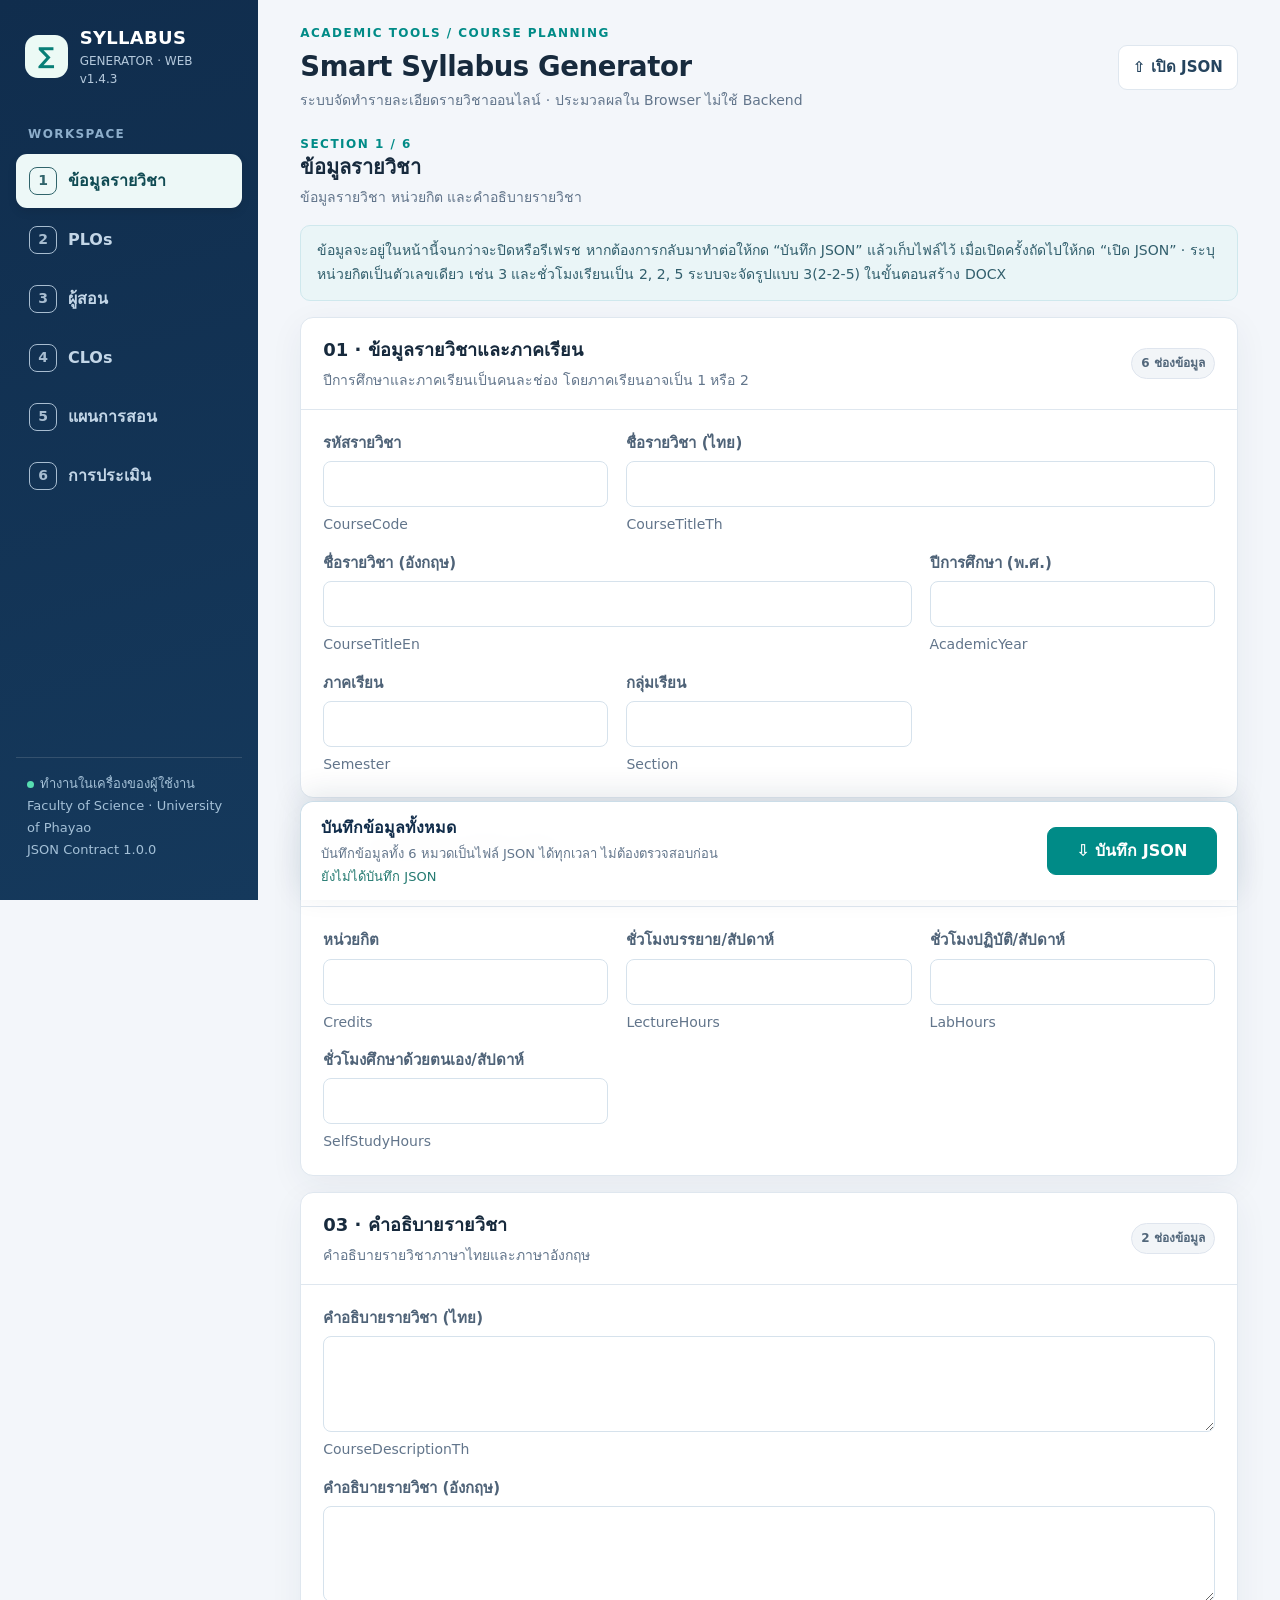
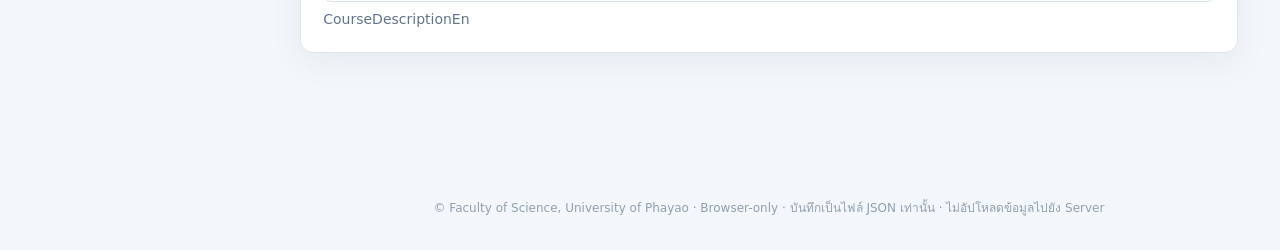
==== commit b876eec5: "Improve responsive typography and mobile layout v1.4.3" ====
--- a/index.html
+++ b/index.html
@@ -146,18 +146,230 @@
 }
 @media(max-width:380px){.section-save-title{font-size:12px}.section-save-button{min-width:110px}}
 
+
+/* =============================================================
+   v1.4.3 — Responsive Typography & Layout
+   Presentation only: preserves JSON, field names, save/import logic.
+   ============================================================= */
+:root {
+  --font-body:16px;
+  --font-input:16px;
+  --font-label:15px;
+  --font-table:16px;
+  --font-sidebar:16px;
+  --font-heading:20px;
+  --font-caption:14px;
+}
+html { -webkit-text-size-adjust:100%; text-size-adjust:100%; }
+body { font-size:var(--font-body); line-height:1.55; }
+.app { grid-template-columns:258px minmax(0,1fr); }
+.sidebar { padding:24px 16px; }
+.brand-title { font-size:18px; }
+.brand-small { font-size:12px; }
+.sidebar-label { font-size:12px; }
+.sidebar-bottom { font-size:13px; line-height:1.7; }
+.nav button { min-height:52px; font-size:var(--font-sidebar); gap:11px; }
+.nav .num { font-size:14px; min-width:28px; height:28px; flex-basis:28px; }
+.nav button > span:nth-child(2) { white-space:nowrap; }
+.main { padding-bottom:32px; }
+h1 { font-size:clamp(24px,2.15vw,28px); }
+h2 { font-size:var(--font-heading); }
+h3,.panel-head h3 { font-size:18px; }
+.eyebrow { font-size:12px; }
+.header-desc,.pagebar .intro { font-size:var(--font-caption); line-height:1.6; }
+.panel-head { padding:18px 22px; }
+.panel-head .subhead,.field .micro,.table-note,.grade-help { font-size:var(--font-caption); line-height:1.6; }
+.panel-body { padding:22px; }
+.field label { font-size:var(--font-label); }
+.field input,.field select,.field textarea {
+  font-size:var(--font-input); min-height:46px; padding:10px 12px; line-height:1.5;
+}
+.field textarea { min-height:96px; }
+.notice { font-size:var(--font-caption); line-height:1.7; }
+.btn,.switchbar button,.jump-pill { font-size:15px; min-height:44px; padding:10px 14px; }
+.btn-mini { min-height:40px; font-size:14px; padding:8px 12px; }
+.switchbar button { padding:10px 14px; }
+.pill { font-size:12px; }
+.editor-table th { font-size:13px; letter-spacing:0; white-space:normal; }
+.editor-table td { font-size:var(--font-table); padding:10px 8px; }
+.editor-table td input:not([type=checkbox]),
+.editor-table td select,.editor-table td textarea {
+  font-size:var(--font-input); min-height:44px; padding:10px 11px; line-height:1.5;
+}
+.editor-table td textarea { min-height:74px; }
+.editor-table .row-no { font-size:14px; }
+.editor-table .del { min-width:40px; height:42px; font-size:19px; }
+.editor-table .check { width:20px;height:20px; }
+.table-CLOs,.table-Assessments,.table-Resources { min-width:960px; }
+.table-LecturePlans,.table-LabPlans { min-width:1200px; }
+.instructor-editor { min-width:770px; }
+.instructor-editor td .teacher-current,.instructor-editor .teacher-department,
+.editable-choice .choice-hint,.editor-table td .editable-choice select,
+.editor-table td .editable-choice .editable-custom-input { font-size:var(--font-caption); }
+.plo-description { font-size:var(--font-body); }
+.plo-code { font-size:14px; }
+.plo-category,.master-summary { font-size:var(--font-caption); }
+.chip { font-size:13px; min-height:32px; }
+.teacher-multi,.teacher-multi > select { max-width:100%; }
+.teacher-chips { gap:7px; }
+.grade-table { font-size:15px; }
+.grade-table td { height:46px; }
+.grade-table input { font-size:16px; height:38px; }
+.grade-table-wrap { max-width:370px; }
+.section-save-footer { min-height:83px; padding:14px 20px max(14px,env(safe-area-inset-bottom)); }
+.section-save-title,.section-save-button { font-size:16px; }
+.section-save-hint,.save-indicator { font-size:13px; }
+.section-save-button { min-height:48px; min-width:170px; }
+.footerline { font-size:12px; }
+.mobile-menu-button,.sidebar-close,.sidebar-backdrop { display:none; }
+
+/* Tablet / smaller notebook: menu becomes an accessible off-canvas drawer. */
+@media(max-width:1100px) {
+  .app { display:block; }
+  .main { max-width:none; padding:20px clamp(16px,3vw,30px) 28px; }
+  .sidebar {
+    position:fixed; top:0; left:0; bottom:0; z-index:160;
+    height:100dvh; width:min(318px,86vw);
+    transform:translateX(-102%); visibility:hidden;
+    transition:transform .22s ease;
+    box-shadow:12px 0 36px rgba(9,35,56,.22);
+    overflow-y:auto; overscroll-behavior:contain;
+  }
+  .menu-open .sidebar { transform:translateX(0); visibility:visible; }
+  .sidebar-backdrop { position:fixed; inset:0; background:rgba(11,35,59,.55); z-index:150; }
+  .menu-open .sidebar-backdrop { display:block; }
+  .mobile-menu-button { display:inline-flex; min-width:116px; align-self:flex-start; }
+  .sidebar-close {
+    display:inline-flex; align-items:center; justify-content:center;
+    background:rgba(255,255,255,.10); border:1px solid rgba(255,255,255,.22);
+    color:#fff; font-size:14px; border-radius:9px; padding:8px 12px;
+    min-height:42px; margin:0 6px; align-self:flex-end;
+  }
+  .sidebar .nav button { min-height:52px; }
+  .topline { justify-content:flex-start; }
+  .topline > .header-group { flex:1 1 360px; }
+  .topline > .actions { margin-left:auto; }
+  .form-grid { grid-template-columns:repeat(2,minmax(0,1fr)); }
+  .field.wide { grid-column:span 2; }
+  .table-wrap { overflow-x:auto; overscroll-behavior-inline:contain; }
+  .grade-layout { grid-template-columns:minmax(0,1fr) minmax(270px,370px);gap:18px; }
+  .grade-help { grid-column:2; }
+}
+
+/* Phones: tabular rows become labelled cards, not horizontal scrolling. */
+@media(max-width:700px) {
+  .main { padding:14px 12px 20px; }
+  .topline { gap:10px; }
+  .topline > .header-group { flex-basis:100%; order:2; }
+  .mobile-menu-button { order:0; }
+  .topline > .actions { width:auto; margin-left:auto; order:1; }
+  .eyebrow { font-size:11px; }
+  h1 { font-size:23px; margin-top:4px; }
+  h2 { font-size:19px; }
+  .pagebar { margin-top:19px; }
+  .pagebar .intro { font-size:13px; }
+  .panel { border-radius:11px; }
+  .panel-head { padding:14px 15px; }
+  .panel-head h3 { font-size:17px; }
+  .panel-head .inline-row { width:100%; }
+  .panel-body { padding:15px; }
+  .form-grid { grid-template-columns:minmax(0,1fr); gap:14px; }
+  .field.wide,.field.full { grid-column:1/-1; }
+  .field input,.field select,.field textarea { font-size:16px; }
+  .plo-item { grid-template-columns:64px minmax(0,1fr); }
+  .switchbar { width:100%; }
+  .switchbar button { flex:1 1 0; padding:10px 8px; }
+  /* Preserve semantic table markup and delegated input events. */
+  .table-wrap { overflow:visible; padding:10px; background:#f7fafc; }
+  .editor-table,.instructor-editor,.table-CLOs,.table-LecturePlans,
+  .table-LabPlans,.table-Assessments,.table-Resources {
+    width:100%; min-width:0; display:block;
+  }
+  .editor-table thead { display:none; }
+  .editor-table tbody { display:grid; grid-template-columns:minmax(0,1fr); gap:13px; }
+  .editor-table tbody tr {
+    display:block; min-width:0; border:1px solid #d7e3eb;
+    border-radius:11px; background:white; padding:13px;
+    box-shadow:0 3px 10px rgba(16,44,74,.035);
+  }
+  .editor-table tbody tr td {
+    display:block; width:100%; min-width:0; max-width:100%;
+    padding:0; border:0; background:transparent!important; margin:0 0 14px;
+  }
+  .editor-table tbody tr td:last-child { margin-bottom:0; }
+  .editor-table tbody tr td[data-label]:not(.row-no)::before {
+    content:attr(data-label); display:block; color:#465d72; font-weight:700;
+    font-size:14px; line-height:1.5; margin-bottom:6px;
+  }
+  .editor-table tbody tr td.row-no {
+    width:100%; margin:0 0 13px; padding:0 0 9px;
+    border-bottom:1px solid #ebf0f4; font-size:15px; color:#0b6d6a;
+    font-weight:800; line-height:1.45;
+  }
+  .editor-table tbody tr td.row-no::before { content:'รายการที่ '; }
+  .editor-table td input:not([type=checkbox]),
+  .editor-table td select,.editor-table td textarea,
+  .editor-table td .editable-choice select,
+  .editor-table td .editable-choice .editable-custom-input {
+    width:100%; min-width:0!important; max-width:100%!important; font-size:16px;
+    min-height:46px;
+  }
+  .editor-table td textarea,.weekly-topic { width:100%; min-width:0; min-height:85px; }
+  .editor-table td .narrow,.editor-table td .long,.editor-table td .small {
+    width:100%!important; max-width:100%!important; min-width:0!important;
+  }
+  .teacher-multi,.teacher-multi>select,.teacher-custom,.manual-teacher,
+  .plo-picker,.editable-choice { width:100%;max-width:100%;min-width:0; }
+  .teacher-custom input { min-width:0!important; }
+  .teacher-custom button,.editor-table .del { min-width:44px; min-height:44px; }
+  .instructor-editor td select { min-width:0; }
+  .instructor-editor .teacher-department { max-width:none; }
+  .instructor-editor td.teacher-check { text-align:left; }
+  .editor-table tr:has(>td.empty) { box-shadow:none;border-style:dashed; }
+  .editor-table td.empty { font-size:14px; padding:14px 3px; }
+  .grade-layout { display:grid; grid-template-columns:minmax(0,1fr);gap:16px; }
+  .grade-table-wrap { max-width:100%; width:100%; }
+  .grade-help { grid-column:1; margin-top:0; }
+  .grade-table td,.grade-table th { font-size:14px; }
+  .section-save-footer {
+    position:sticky;bottom:0;z-index:45; margin:16px -12px 0;
+    border-radius:11px 11px 0 0; padding:10px 12px max(10px,env(safe-area-inset-bottom));
+    gap:9px; min-height:76px;
+  }
+  .section-save-title { font-size:14px; }
+  .section-save-hint { display:none; }
+  .save-indicator { font-size:12px; }
+  .section-save-button { min-width:125px; min-height:48px; font-size:15px; padding:10px 12px; }
+  .footerline { line-height:1.6; padding:10px 0; }
+}
+@media(max-width:400px) {
+  .topline > .header-group { flex-basis:100%; order:2; }
+  .mobile-menu-button { order:0; }
+  .topline > .actions { order:1; width:auto; margin-left:auto; }
+  h1 { font-size:21px; }
+  .section-save-button { min-width:110px; padding:9px; }
+  .panel-head .btn-mini { width:100%; }
+}
+@media(prefers-reduced-motion:reduce) {
+  .sidebar { transition:none; }
+  html:focus-within { scroll-behavior:auto; }
+}
+
 </style>
 </head>
 <body>
 <div class="app">
-<aside class="sidebar">
-  <div class="brand"><div class="brand-mark">∑</div><div><div class="brand-title">SYLLABUS</div><div class="brand-small">GENERATOR · WEB v1.4.2</div></div></div>
+<aside class="sidebar" id="sidebar" aria-label="เมนูหมวดข้อมูล">
+  <button type="button" class="sidebar-close" data-action="close-menu" aria-label="ปิดเมนูหมวดข้อมูล">✕ ปิดเมนู</button>
+  <div class="brand"><div class="brand-mark">∑</div><div><div class="brand-title">SYLLABUS</div><div class="brand-small">GENERATOR · WEB v1.4.3</div></div></div>
   <div><div class="sidebar-label">WORKSPACE</div><nav class="nav" id="nav" aria-label="เมนูกรอกข้อมูล"></nav></div>
   <div class="sidebar-bottom"><span class="dot"></span>ทำงานในเครื่องของผู้ใช้งาน<br>Faculty of Science · University of Phayao<br>JSON Contract 1.0.0</div>
 </aside>
+<div class="sidebar-backdrop" data-action="close-menu" aria-hidden="true"></div>
 <main class="main">
  <div class="topline">
-  <div><div class="eyebrow">ACADEMIC TOOLS / COURSE PLANNING</div><h1>Smart Syllabus Generator</h1><p class="header-desc">ระบบจัดทำรายละเอียดรายวิชาออนไลน์ · ประมวลผลใน Browser ไม่ใช้ Backend</p></div>
+  <button id="mobile-menu-button" class="btn mobile-menu-button" data-action="mobile-menu" type="button" aria-controls="sidebar" aria-expanded="false">☰ หมวดข้อมูล</button>
+  <div class="header-group"><div class="eyebrow">ACADEMIC TOOLS / COURSE PLANNING</div><h1>Smart Syllabus Generator</h1><p class="header-desc">ระบบจัดทำรายละเอียดรายวิชาออนไลน์ · ประมวลผลใน Browser ไม่ใช้ Backend</p></div>
   <div class="actions" role="group" aria-label="เครื่องมือจัดการไฟล์ JSON">
     <button type="button" class="btn" data-action="import">⇧ เปิด JSON</button>
   </div> </div>
@@ -377,14 +589,14 @@
 }
 function instructorsPage(){const dept=activeTeacherDepartment(),rows=state.Instructors,chosen=rows.filter(x=>isPopulated('Instructors',x)).length;
  const controls=`<section class="panel"><div class="panel-head"><div><h3>กรองรายชื่อผู้สอนตามหลักสูตร</h3><div class="subhead">ข้อมูลจาก instructors.json หรือเพิ่มผู้สอนที่ไม่อยู่ในรายการได้</div></div></div><div class="panel-body"><div class="form-grid">${curriculumSelectMarkup()}<div class="field wide"><label for="teacher-dept">ตัวกรองรายชื่อผู้สอน</label><select id="teacher-dept" data-action="teacher-scope"><option value="matched" ${!allDepartments?'selected':''}>${dept?escapeHtml('สาขา: '+dept):'ทุกสาขาวิชา (ยังไม่เลือกหลักสูตร)'}</option><option value="all" ${allDepartments?'selected':''}>แสดงรายชื่อทุกสาขาวิชา</option></select></div></div></div></section>`;
- return `<div class="section-stack">${controls}<section class="panel" id="group-Instructors"><div class="panel-head"><div><h3>ผู้รับผิดชอบรายวิชาและผู้สอน <span class="pill neutral">${chosen} คน</span></h3><div class="subhead">เลือกจากรายชื่อ หรือเลือก “ไม่พบรายชื่อ / กรอกเอง” · ผู้รับผิดชอบรายวิชาต้องมี 1 คน</div></div><button type="button" class="btn btn-mini btn-primary" data-action="add" data-group="Instructors">＋ เพิ่มผู้สอน</button></div><div class="table-wrap"><table class="editor-table instructor-editor"><thead><tr><th style="width:38px">#</th><th>ชื่อผู้สอน</th><th>สาขาวิชา</th><th>ผู้รับผิดชอบ</th><th>ลบ</th></tr></thead><tbody>${rows.length?rows.map((r,i)=>`<tr><td class="row-no">${i+1}</td><td>${instructorSelectMarkup(r,i)}</td><td><span class="teacher-department">${escapeHtml(r.Department||'—')}</span></td><td class="teacher-check">${inputElement('Instructors','IsResponsibleInstructor',r.IsResponsibleInstructor,'table',i,true)}</td><td><button class="del" data-action="delete" data-group="Instructors" data-row="${i}" aria-label="ลบผู้สอนแถว ${i+1}">×</button></td></tr>`).join(''):'<tr><td colspan="5" class="empty">ยังไม่มีผู้สอน กด “เพิ่มผู้สอน” เพื่อเริ่มกรอก</td></tr>'}</tbody></table></div><div class="table-note">Master รายชื่อยังไม่มี StaffId และ Email · ระบบไม่สมมติรหัสบุคลากรหรืออีเมลขึ้นมา</div></section></div>`;
+ return `<div class="section-stack">${controls}<section class="panel" id="group-Instructors"><div class="panel-head"><div><h3>ผู้รับผิดชอบรายวิชาและผู้สอน <span class="pill neutral">${chosen} คน</span></h3><div class="subhead">เลือกจากรายชื่อ หรือเลือก “ไม่พบรายชื่อ / กรอกเอง” · ผู้รับผิดชอบรายวิชาต้องมี 1 คน</div></div><button type="button" class="btn btn-mini btn-primary" data-action="add" data-group="Instructors">＋ เพิ่มผู้สอน</button></div><div class="table-wrap"><table class="editor-table instructor-editor"><thead><tr><th style="width:38px">#</th><th>ชื่อผู้สอน</th><th>สาขาวิชา</th><th>ผู้รับผิดชอบ</th><th>ลบ</th></tr></thead><tbody>${rows.length?rows.map((r,i)=>`<tr><td class="row-no">${i+1}</td><td data-label="ชื่อผู้สอน">${instructorSelectMarkup(r,i)}</td><td data-label="สาขาวิชา"><span class="teacher-department">${escapeHtml(r.Department||'—')}</span></td><td class="teacher-check" data-label="ผู้รับผิดชอบ">${inputElement('Instructors','IsResponsibleInstructor',r.IsResponsibleInstructor,'table',i,true)}</td><td data-label="ลบรายการ"><button class="del" data-action="delete" data-group="Instructors" data-row="${i}" aria-label="ลบผู้สอนแถว ${i+1}">×</button></td></tr>`).join(''):'<tr><td colspan="5" class="empty">ยังไม่มีผู้สอน กด “เพิ่มผู้สอน” เพื่อเริ่มกรอก</td></tr>'}</tbody></table></div><div class="table-note">Master รายชื่อยังไม่มี StaffId และ Email · ระบบไม่สมมติรหัสบุคลากรหรืออีเมลขึ้นมา</div></section></div>`;
 }
 
 
 function tablePanel(group,title,desc,actions=''){
  const keys=visibleCols(group),rows=state[group]||[],count=rows.filter(r=>isPopulated(group,r)).length;
  const label=key=>group==='LecturePlans'||group==='LabPlans'?(key==='Notes'?'ผู้สอน':MAP[key]||key):MAP[key]||key;
- return `<section class="panel" id="group-${group}"><div class="panel-head"><div><h3>${escapeHtml(title)} <span class="pill neutral">${count} รายการ</span></h3><div class="subhead">${escapeHtml(desc)}</div></div><div class="inline-row">${actions}<button class="btn btn-mini btn-primary" data-action="add" data-group="${group}">＋ เพิ่มรายการ</button></div></div><div class="table-wrap"><table class="editor-table section-table table-${group}"><thead><tr><th style="width:36px">#</th>${keys.map(k=>`<th>${escapeHtml(label(k))}</th>`).join('')}<th>ลบ</th></tr></thead><tbody>${rows.length?rows.map((r,i)=>`<tr><td class="row-no">${i+1}</td>${keys.map(key=>`<td>${inputElement(group,key,r[key],'table',i,true)}</td>`).join('')}<td><button class="del" data-action="delete" data-group="${group}" data-row="${i}" title="ลบแถว ${i+1}" aria-label="ลบแถว ${i+1}">×</button></td></tr>`).join(''):`<tr><td colspan="${keys.length+2}" class="empty">ยังไม่มีข้อมูล กด “เพิ่มรายการ” เพื่อเริ่มกรอก</td></tr>`}</tbody></table></div><div class="table-note">${group==='LecturePlans'||group==='LabPlans'?'มีช่องสัปดาห์ไว้ 15 สัปดาห์ · เลือกวิธีสอนและผู้สอนจากรายการหรือพิมพ์เพิ่มเติมได้':group==='CLOs'?'เลือก PLO ได้หลายรายการโดยกดเพิ่มทีละรหัส และกด × เพื่อนำออก':group==='Assessments'?'น้ำหนักรวมการประเมินต้องเท่ากับ 100% · CLO คั่นด้วยเครื่องหมายจุลภาค':'กรอกข้อมูลตามที่รายวิชาใช้จริง'}</div></section>`;
+ return `<section class="panel" id="group-${group}"><div class="panel-head"><div><h3>${escapeHtml(title)} <span class="pill neutral">${count} รายการ</span></h3><div class="subhead">${escapeHtml(desc)}</div></div><div class="inline-row">${actions}<button class="btn btn-mini btn-primary" data-action="add" data-group="${group}">＋ เพิ่มรายการ</button></div></div><div class="table-wrap"><table class="editor-table section-table table-${group}"><thead><tr><th style="width:36px">#</th>${keys.map(k=>`<th>${escapeHtml(label(k))}</th>`).join('')}<th>ลบ</th></tr></thead><tbody>${rows.length?rows.map((r,i)=>`<tr><td class="row-no">${i+1}</td>${keys.map(key=>`<td data-label="${escapeHtml(label(key))}">${inputElement(group,key,r[key],'table',i,true)}</td>`).join('')}<td data-label="ลบรายการ"><button class="del" data-action="delete" data-group="${group}" data-row="${i}" title="ลบแถว ${i+1}" aria-label="ลบแถว ${i+1}">×</button></td></tr>`).join(''):`<tr><td colspan="${keys.length+2}" class="empty">ยังไม่มีข้อมูล กด “เพิ่มรายการ” เพื่อเริ่มกรอก</td></tr>`}</tbody></table></div><div class="table-note">${group==='LecturePlans'||group==='LabPlans'?'มีช่องสัปดาห์ไว้ 15 สัปดาห์ · เลือกวิธีสอนและผู้สอนจากรายการหรือพิมพ์เพิ่มเติมได้':group==='CLOs'?'เลือก PLO ได้หลายรายการโดยกดเพิ่มทีละรหัส และกด × เพื่อนำออก':group==='Assessments'?'น้ำหนักรวมการประเมินต้องเท่ากับ 100% · CLO คั่นด้วยเครื่องหมายจุลภาค':'กรอกข้อมูลตามที่รายวิชาใช้จริง'}</div></section>`;
 }
 
 
@@ -412,7 +624,18 @@
 function confirmDiscard(){
   return !unsavedChanges || confirm('มีข้อมูลที่ยังไม่ได้บันทึกเป็นไฟล์ JSON หากดำเนินการต่อการแก้ไขเหล่านี้จะหายไป ต้องการดำเนินการต่อหรือไม่?');
 }
-function tab(id){currentTab=id;render();el('panel-content').scrollIntoView({behavior:'smooth',block:'start'});}
+function syncMobileMenu(){
+  const mobile=window.matchMedia('(max-width: 1100px)').matches;
+  const sidebar=el('sidebar');
+  const open=mobile&&document.documentElement.classList.contains('menu-open');
+  if(sidebar)sidebar.inert=mobile&&!open;
+  const button=el('mobile-menu-button');
+  if(button)button.setAttribute('aria-expanded',String(open));
+  if(!mobile)document.documentElement.classList.remove('menu-open');
+}
+function closeMobileMenu(){document.documentElement.classList.remove('menu-open');syncMobileMenu();}
+function openMobileMenu(){document.documentElement.classList.add('menu-open');syncMobileMenu();}
+function tab(id){closeMobileMenu();currentTab=id;render();el('panel-content').scrollIntoView({behavior:'smooth',block:'start'});}
 function onInput(event){const t=event.target;
 // A select always shows ALL choices even when the imported JSON has a value.
 // Only the optional custom input accepts free text; never save the sentinel.
@@ -561,18 +784,19 @@
  const name=normalizeName(input?.value);if(!name){input?.focus();return;}
  const rec=state[group]?.[Number(row)];if(rec)setWeeklyTeachers(group,Number(row),[...splitTeacherNames(rec.Notes),name]);return;
 }if(b.closest('.tools-dropdown'))el('tools-menu')?.removeAttribute('open');if(action==='tab'){tab(value);return;}if(action==='plo-remove'){const r=state.CLOs[Number(row)];if(r){r.MappedPloCodes=(r.MappedPloCodes||[]).filter(x=>x!==value);render();scheduleSave();}return;}if(action==='jump-group'){document.getElementById(value)?.scrollIntoView({behavior:'smooth',block:'start'});return;}if(action==='add'){const d=blankRecord(group);if(group==='LecturePlans'||group==='LabPlans')d.WeekNumber=Math.max(0,...state[group].map(x=>Number(x.WeekNumber)||0))+1;state[group].push(d);render();scheduleSave();return;}if(action==='delete'){if(group==='Instructors')manualTeacherRows.clear();if(!confirm(`ลบรายการที่ ${Number(row)+1} ใน ${group}?`))return;state[group].splice(Number(row),1);ensureStarterRows(state);render();scheduleSave();return;}if(action==='fill-weeks'){const exists=new Set(state[group].map(x=>Number(x.WeekNumber)));for(let i=1;i<=15;i++)if(!exists.has(i))state[group].push({...blankRecord(group),WeekNumber:i});state[group].sort((a,b)=>Number(a.WeekNumber)-Number(b.WeekNumber));render();scheduleSave();return;}if(action==='week-switch'){weeklyKind=value;render();return;}
+if(action==='mobile-menu'){openMobileMenu();return;}if(action==='close-menu'){closeMobileMenu();return;}
 if(action==='save'){saveJSON();return;}
 if(action==='import'){el('file-import').click();return;}
 
 }
 function init(){
  state=blankData();manualTeacherRows.clear();currentTab='course';
- render();resetSavedStatus('ยังไม่ได้บันทึก JSON');
+ render();resetSavedStatus('ยังไม่ได้บันทึก JSON');syncMobileMenu();window.addEventListener('resize',syncMobileMenu);
  document.addEventListener('input',onInput);
  document.addEventListener('change',onInput);
  document.addEventListener('click',clickAction);
  el('file-import').addEventListener('change',e=>importJSON(e.target.files?.[0]));
- document.addEventListener('keydown',e=>{if((e.ctrlKey||e.metaKey)&&e.key.toLowerCase()==='s'){e.preventDefault();saveJSON();}});
+ document.addEventListener('keydown',e=>{if(e.key==='Escape'&&document.documentElement.classList.contains('menu-open')){closeMobileMenu();el('mobile-menu-button')?.focus();}if((e.ctrlKey||e.metaKey)&&e.key.toLowerCase()==='s'){e.preventDefault();saveJSON();}});
  window.addEventListener('beforeunload',e=>{if(unsavedChanges){e.preventDefault();e.returnValue='';}});
 }
 
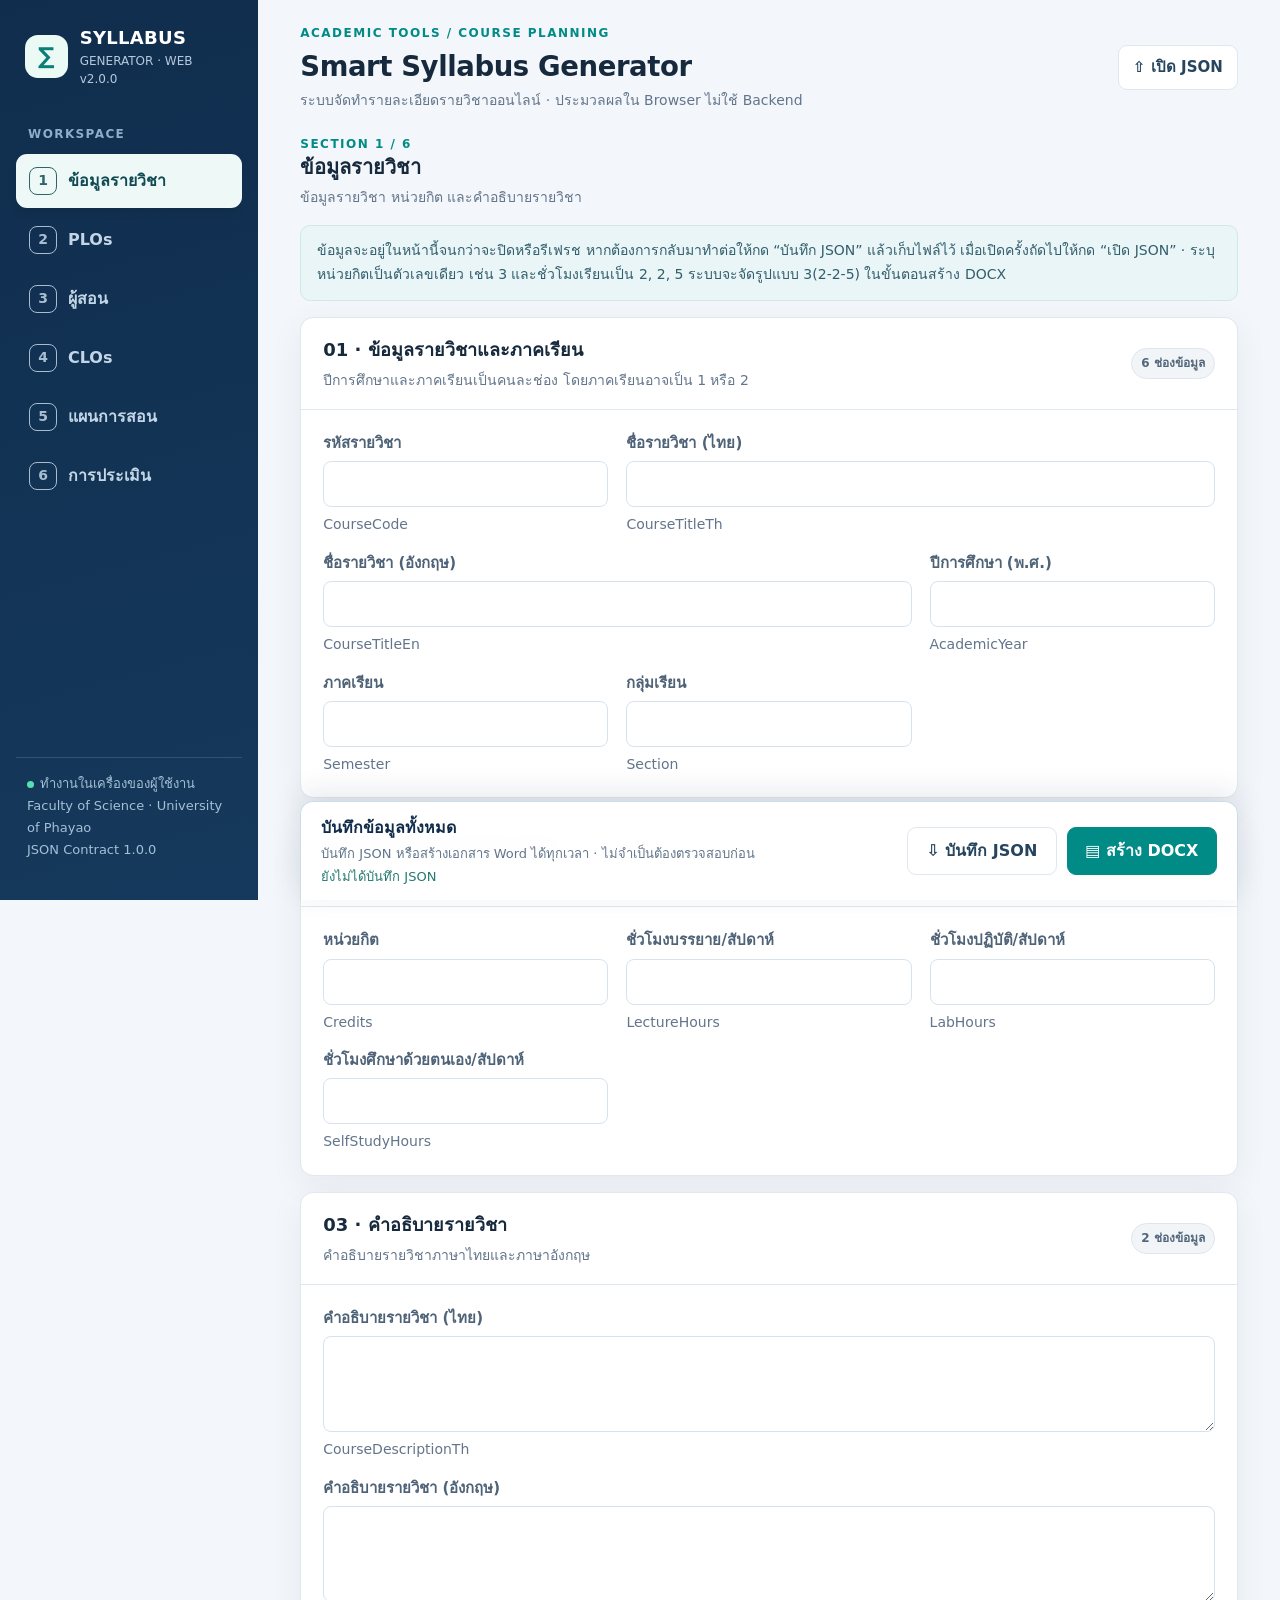
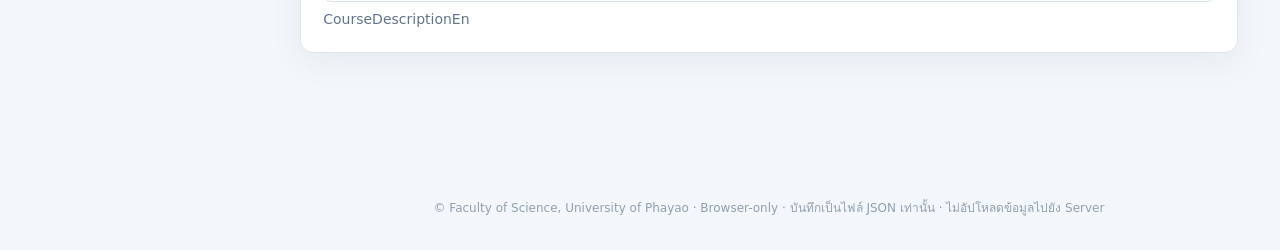
==== commit 364ec62b: "Add browser-only DOCX export Phase 2 v2.0.0" ====
--- a/index.html
+++ b/index.html
@@ -355,13 +355,33 @@
   html:focus-within { scroll-behavior:auto; }
 }
 
+/* Phase 2 DOCX action uses the same sticky footer; responsive and accessible. */
+.footer-action-buttons{display:flex;gap:10px;align-items:center;flex:0 0 auto;flex-wrap:wrap;justify-content:flex-end}
+.footer-action-buttons .section-save-button{min-width:150px}
+@media(max-width:700px){
+  .section-save-footer{gap:8px;align-items:center}
+  .footer-action-buttons{gap:7px;max-width:100%;flex-wrap:nowrap}
+  .footer-action-buttons .section-save-button{font-size:14px;min-width:0;min-height:46px;padding:10px 12px;white-space:nowrap}
+  .section-save-copy{flex:1 1 100%;min-width:0}
+}
+@media(max-width:400px){
+ .section-save-footer{padding:9px 11px max(9px,env(safe-area-inset-bottom));flex-wrap:wrap}
+ .section-save-copy{display:none}
+ .footer-action-buttons{display:grid;grid-template-columns:1fr 1fr;width:100%}
+ .footer-action-buttons .section-save-button{font-size:13px;padding:9px 6px;width:100%;min-width:0}
+}
+
+/* Avoid status toast covering JSON/DOCX buttons in sticky footer. */
+.toast{bottom:108px}
+@media(max-width:400px){.toast{bottom:78px}}
+
 </style>
 </head>
 <body>
 <div class="app">
 <aside class="sidebar" id="sidebar" aria-label="เมนูหมวดข้อมูล">
   <button type="button" class="sidebar-close" data-action="close-menu" aria-label="ปิดเมนูหมวดข้อมูล">✕ ปิดเมนู</button>
-  <div class="brand"><div class="brand-mark">∑</div><div><div class="brand-title">SYLLABUS</div><div class="brand-small">GENERATOR · WEB v1.4.3</div></div></div>
+  <div class="brand"><div class="brand-mark">∑</div><div><div class="brand-title">SYLLABUS</div><div class="brand-small">GENERATOR · WEB v2.0.0</div></div></div>
   <div><div class="sidebar-label">WORKSPACE</div><nav class="nav" id="nav" aria-label="เมนูกรอกข้อมูล"></nav></div>
   <div class="sidebar-bottom"><span class="dot"></span>ทำงานในเครื่องของผู้ใช้งาน<br>Faculty of Science · University of Phayao<br>JSON Contract 1.0.0</div>
 </aside>
@@ -376,8 +396,8 @@
  <div class="pagebar"><div><div class="eyebrow" id="tab-number">SECTION 1 / 6</div><h2 id="tab-title">ข้อมูลรายวิชา</h2><p class="intro" id="tab-desc">ข้อมูลรายวิชา</p></div></div>
  <div id="panel-content" aria-live="polite"></div>
  <div class="section-save-footer" role="region" aria-label="บันทึกไฟล์ข้อมูลรายวิชา">
-   <div class="section-save-copy"><span class="section-save-title">บันทึกข้อมูลทั้งหมด</span><span class="section-save-hint">บันทึกข้อมูลทั้ง 6 หมวดเป็นไฟล์ JSON ได้ทุกเวลา ไม่ต้องตรวจสอบก่อน</span><span id="save-status" class="save-indicator" role="status" aria-live="polite">ยังไม่ได้บันทึก JSON</span></div>
-   <button type="button" class="btn btn-primary section-save-button" data-action="save">⇩ บันทึก JSON</button>
+   <div class="section-save-copy"><span class="section-save-title">บันทึกข้อมูลทั้งหมด</span><span class="section-save-hint">บันทึก JSON หรือสร้างเอกสาร Word ได้ทุกเวลา · ไม่จำเป็นต้องตรวจสอบก่อน</span><span id="save-status" class="save-indicator" role="status" aria-live="polite">ยังไม่ได้บันทึก JSON</span></div>
+   <div class="footer-action-buttons"><button type="button" class="btn section-save-button" data-action="save">⇩ บันทึก JSON</button><button type="button" class="btn btn-primary section-save-button" data-action="docx">▤ สร้าง DOCX</button></div>
  </div>
  <div class="footerline">© Faculty of Science, University of Phayao · Browser-only · <span id="storage-label">บันทึกเป็นไฟล์ JSON เท่านั้น</span> · ไม่อัปโหลดข้อมูลไปยัง Server</div>
 </main>
@@ -389,7 +409,125 @@
 <script type="application/json" id="curricula-json">{"schema_version":"1.0.0","curricula":[{"curriculum_id":"BS-PHYSICS","program_name":"หลักสูตรวิทยาศาสตรบัณฑิต","faculty":"คณะวิทยาศาสตร์","university":"มหาวิทยาลัยพะเยา","plos":[{"plo_id":"PLO1","description":"ผู้เรียนสามารถใช้ภาษาในการสื่อสารได้อย่างมีประสิทธิภาพ","category":"Knowledge / Communication","note":""},{"plo_id":"PLO2","description":"ผู้เรียนสามารถใช้เทคโนโลยียุคดิจิทัลอย่างรู้เท่าทัน","category":"Practical / Digital / AI","note":""},{"plo_id":"PLO3","description":"ผู้เรียนสามารถจัดการชีวิตตนเองอย่างมีคุณธรรมและจริยธรรม","category":"Ethics","note":""},{"plo_id":"PLO4","description":"ผู้เรียนสามารถทำงานร่วมกับผู้อื่นและแสดงออกถึงคุณลักษณะความเป็นพลเมืองที่มีคุณค่าของสังคมไทยและสังคมโลก","category":"Communication / Teamwork","note":""},{"plo_id":"PLO5","description":"ผู้เรียนสามารถแสดงออกซึ่งทักษะการเรียนรู้ตลอดชีวิต","category":"Lifelong Learning","note":""},{"plo_id":"PLO6","description":"ผู้เรียนสามารถออกแบบนวัตกรรมทางวิชาชีพด้วยกระบวนการคิดเชิงออกแบบได้","category":"Design Thinking","note":""},{"plo_id":"PLO7","description":"ผู้เรียนสามารถอธิบายหลักการทางฟิสิกส์พื้นฐานได้","category":"Knowledge","note":""},{"plo_id":"PLO8","description":"ผู้เรียนสามารถทำการทดลองทางฟิสิกส์ด้วยกระบวนวิธีทางวิทยาศาสตร์ได้","category":"Knowledge/ Practical","note":""},{"plo_id":"PLO9","description":"ผู้เรียนสามารถวิเคราะห์ผลการทดลองหรือข้อมูลทางฟิสิกส์ได้","category":"Knowledge/ Practical","note":""},{"plo_id":"PLO10","description":"ผู้เรียนสามารถวิพากษ์ผลการทดลองทางฟิสิกส์ได้","category":"Knowledge/ Practical","note":""},{"plo_id":"PLO11","description":"ผู้เรียนสามารถสร้างนวัตกรรมหรืองานวิจัยที่เกิดประโยชน์","category":"Knowledge/ Practical/ Innovation","note":""}],"major":"สาขาวิชาฟิสิกส์"},{"curriculum_id":"BS-CHEMISTRY","program_name":"หลักสูตรวิทยาศาสตรบัณฑิต","faculty":"คณะวิทยาศาสตร์","university":"มหาวิทยาลัยพะเยา","plos":[{"plo_id":"PLO1","description":"ผู้เรียนสามารถใช้ภาษาในการสื่อสารและนำเสนอองค์ความรู้ทางเคมีได้ทั้งภาษาไทยและอังกฤษ","category":"Knowledge / Communication","note":""},{"plo_id":"PLO2","description":"ผู้เรียนสามารถใช้เทคโนโลยีในการสืบค้น วิเคราะห์ นำเสนอข้อมูลทางเคมีได้อย่างเหมาะสม","category":"Practical / Digital / AI","note":""},{"plo_id":"PLO3","description":"ผู้เรียนแสดงออกถึงการเป็นผู้ตรงต่อเวลา ซื่อสัตย์ มีวินัย ประพฤติตนตามหลักความปลอดภัยในห้องปฏิบัติการเคมีได้อย่างเหมาะสม","category":"Ethics","note":""},{"plo_id":"PLO4","description":"ผู้เรียนสามารถทำงานร่วมกับผู้อื่นและแสดงออกถึงคุณลักษณะความเป็นพลเมืองที่มีคุณค่าของสังคมไทยและสังคมโลก","category":"Communication / Teamwork","note":""},{"plo_id":"PLO5","description":"ผู้เรียนสามารถเรียนรู้ได้ด้วยตนเองในการปฏิบัติงานทางเคมีได้ และนำองค์ความรู้ที่ได้มาใช้ในการแก้ไขปัญหา","category":"Knowledge/ Practical/ Innovation","note":""},{"plo_id":"PLO6","description":"ผู้เรียนสามารถอธิบายทฤษฎีทางวิทยาศาสตร์พื้นฐาน คณิตศาสตร์ และเคมีได้อย่างถูกต้อง","category":"Knowledge ","note":""},{"plo_id":"PLO7","description":"ผู้เรียนสามารถนำความรู้ทางเคมีมาออกแบบการทดลอง วิเคราะห์และอภิปรายผลจากการทดลองทางเคมี","category":"Knowledge/ Practical","note":""},{"plo_id":"PLO8","description":"ผู้เรียนสามารถทำปฏิบัติการทางเคมีร่วมกับการใช้เครื่องมือวิเคราะห์ทางเคมีได้อย่างถูกต้อง","category":"Knowledge/ Practical","note":""},{"plo_id":"PLO9","description":"ผู้เรียนสามารถนำความรู้ทางเคมีมาประยุกต์ใช้ในการศึกษาทรัพยากรธรรมชาติและภูมิปัญญาท้องถิ่น ด้วยกรอบแนวคิดการสร้างนวัตกรรม","category":"Knowledge/ Practical","note":""}],"major":"สาขาวิชาเคมี"},{"curriculum_id":"BS-BIOLOGY","program_name":"หลักสูตรวิทยาศาสตรบัณฑิต","faculty":"คณะวิทยาศาสตร์","university":"มหาวิทยาลัยพะเยา","plos":[{"plo_id":"PLO1","description":"ผู้เรียนปฏิบัติตนอย่างมีคุณธรรมจริยธรรมและเป็นพลเมืองที่ดีของสังคม\nSub PLO 1.1 ผู้เรียนแสดงพฤติกรรมอย่างมีคุณธรรมและจริยธรรม\nSub PLO 1.2 ผู้เรียนทำงานร่วมกับผู้อื่นและรับผิดชอบต่อตนเองและท้องถิ่น\nSub PLO 1.3 ผู้เรียนแสดงออกถึงคุณลักษณะความเป็นพลเมืองที่มีคุณค่าของสังคม","category":"Ethics / Communication/ Teamwork","note":""},{"plo_id":"PLO2","description":"ผู้เรียนอธิบายความรู้ หลักการทางวิทยาศาสตร์ คณิตศาสตร์ และชีววิทยา","category":"Knowledge","note":""},{"plo_id":"PLO3","description":"ผู้เรียนอธิบายคุณค่าของทรัพยากรทางชีวภาพที่มีในท้องถิ่น เพื่อการอนุรักษ์และใช้ประโยชน์อย่างยั่งยืน","category":"Knowledge / Communication","note":""},{"plo_id":"PLO4","description":"ผู้เรียนใช้เทคโนโลยีสารสนเทศและใช้ภาษาเพื่อการสื่อสารได้ดี นำไปสู่ทักษะการเรียนรู้ตลอดชีวิต\nSub PLO 4.1 ผู้เรียนใช้เทคโนโลยีสารสนเทศเพื่อการค้นคว้าอย่างรู้เท่าทัน\nSub PLO 4.2 ผู้เรียนใช้ทักษะด้านภาษาเพื่อการสื่อสารได้ดี","category":"Communication/ Lifelong Learning/ Practical / Digital / AI","note":""},{"plo_id":"PLO5","description":"ผู้เรียนใช้ความรู้ทางชีววิทยา วิทยาศาสตร์ คณิตศาสตร์ และสถิติ ในการวิเคราะห์และดำเนินการวิจัยทางชีววิทยาด้วยกระบวนการคิดเชิงออกแบบได้","category":"Knowledge/ Practical/ Design Thinking","note":""}],"major":"สาขาวิชาชีววิทยา"},{"curriculum_id":"BS-MATHEMATICS","program_name":"หลักสูตรวิทยาศาสตรบัณฑิต","faculty":"คณะวิทยาศาสตร์","university":"มหาวิทยาลัยพะเยา","plos":[{"plo_id":"PLO1","description":"ผู้เรียนสามารถใช้ภาษาในการสื่อสารได้อย่างมีประสิทธิภาพ","category":"Knowledge / Communication","note":""},{"plo_id":"PLO2","description":"ผู้เรียนสามารถใช้เทคโนโลยียุคดิจิทัลอย่างรู้เท่าทัน","category":"Practical / Digital / AI","note":""},{"plo_id":"PLO3","description":"ผู้เรียนสามารถจัดการชีวิตตนเองอย่างมีคุณธรรมและจริยธรรม","category":"Ethics","note":""},{"plo_id":"PLO4","description":"ผู้เรียนสามารถทำงานร่วมกับผู้อื่นและแสดงออกถึงคุณลักษณะความเป็นพลเมืองที่มีคุณค่าของสังคมไทยและสังคมโลก","category":"Communication / Teamwork","note":""},{"plo_id":"PLO5","description":"ผู้เรียนสามารถแสดงออกซึ่งทักษะการเรียนรู้ตลอดชีวิต","category":"Lifelong Learning","note":""},{"plo_id":"PLO6","description":"ผู้เรียนสามารถออกแบบนวัตกรรมทางวิชาชีพด้วยกระบวนการคิดเชิงออกแบบได้","category":"Design Thinking","note":""},{"plo_id":"PLO7","description":"ผู้เรียนสามารถอธิบายและสรุปหลักการพื้นฐานหรือทฤษฎีทางคณิตศาสตร์ได้อย่างถูกต้อง","category":"Knowledge","note":""},{"plo_id":"PLO8","description":"ผู้เรียนสามารถใช้หลักการและทักษะกระบวนการทางคณิตศาสตร์ในการแก้ปัญหาได้อย่างเป็นระบบ","category":"Knowledge/ Practical","note":""},{"plo_id":"PLO9","description":"ผู้เรียนสามารถนำเครื่องมือทางคณิตศาสตร์ไปประยุกต์แก้ปัญหาในศาสตร์อื่น ๆ ที่เกี่ยวข้องได้และถ่ายทอดองค์ความรู้โดยใช้เทคโนโลยีได้อย่างเหมาะสม","category":"Knowledge/ Practical/ Digital / AI","note":""},{"plo_id":"PLO10","description":"ผู้เรียนมีความรับผิดชอบต่อตนเอง ชุมชน และสังคม","category":"Ethics/ Practical","note":""}],"major":"สาขาวิชาคณิตสาสตร์"},{"curriculum_id":"BS-EXERCISE AND SPORT SCIENCE","program_name":"หลักสูตรวิทยาศาสตรบัณฑิต","faculty":"คณะวิทยาศาสตร์","university":"มหาวิทยาลัยพะเยา","plos":[{"plo_id":"PLO1","description":"ผู้เรียนสามารถนำความรู้ในด้านวิทยาศาสตร์การออกกำลังกายและการกีฬาเพื่อส่งเสริมสุขภาพของตนเองและผู้อื่นได้","category":"Knowledge/ Practical / Communication","note":""},{"plo_id":"PLO2","description":"ผู้เรียนสามารถวิเคราะห์ ประเมินสมรรถภาพทางกายและสมรรถนะทางการกีฬา โดยใช้กระบวนการ เครื่องมือ เทคโนโลยีทางวิทยาศาสตร์การออกกำลังกายและการกีฬาได้","category":"Knowledge/ Practical / Digital / AI","note":""},{"plo_id":"PLO3","description":"ผู้เรียนสามารถออกแบบการฝึกการออกกำลังกายและการกีฬาได้อย่างเหมาะสม โดยใช้พื้นฐานทักษะทางวิทยาศาสตร์การออกกำลังกายและการกีฬาอย่างมีจรรยาบรรณ","category":"Knowledge/ Practical / Communication","note":""},{"plo_id":"PLO4","description":"ผู้เรียนสามารถให้คำแนะนำ โดยใช้หลักการทางวิทยาศาสตร์การออกกำลังกายและการกีฬาทั้งแบบไทยและสากล","category":"Ethics/ Knowledge/ Practical / Communication","note":""}],"major":"สาขาวิชาวิทยาศาสตร์การออกกำลังกายและการกีฬา"},{"curriculum_id":"MS-APPLIED CHEMISTRY","program_name":"หลักสูตรวิทยาศาสตรมหาบัณฑิต","faculty":"คณะวิทยาศาสตร์","university":"มหาวิทยาลัยพะเยา","plos":[{"plo_id":"PLO1","description":"บัณฑิตสามารถทำวิจัยโดยบูรณาการความรู้ทางเคมีประยุกต์และเทคโนโลยีดิจิทัลอย่างมีจรรยาบรรณ","category":"Knowledge/ Practical / Digital / AI/ Ethics","note":""},{"plo_id":"PLO2","description":"บัณฑิตสามารถวิเคราะห์และแก้ปัญหาอุตสาหกรรมและชุมชนด้วยความรู้และทักษะทางเคมีประยุกต์อย่างยั่งยืน","category":"Knowledge/ Practical / Communication","note":""},{"plo_id":"PLO3","description":"บัณฑิตสามารถสื่อสารทางวิชาการและภาษาอังกฤษในการนำเสนอทางเคมีประยุกต์ได้","category":"Communication/ Knowledge/ Practical","note":""},{"plo_id":"PLO4","description":"บัณฑิตสามารถติดตามองค์ความรู้ เพื่อนำไปใช้ในการพัฒนางานทางเคมีประยุกต์ได้","category":"Lifelong Learning/ Ethics/ Knowledge/ Practical","note":""}],"major":"สาขาวิชาเคมี"},{"curriculum_id":"MS-BIOLOGY PLAN1-THESIS","program_name":"หลักสูตรวิทยาศาสตรมหาบัณฑิต","faculty":"คณะวิทยาศาสตร์","university":"มหาวิทยาลัยพะเยา","plos":[{"plo_id":"PLO1","description":"สามารถเสนอแนวทางการพัฒนาและสร้างประโยชน์ทางชีววิทยาอย่างเป็นระบบ โดยใช้เทคนิคและเครื่องมือทางชีววิทยาที่เหมาะสมให้แก่ชุมชนโดยบูรณาการกับศาสตร์อื่นได้","category":"Knowledge/ Practical / Communication","note":""},{"plo_id":"PLO2","description":"สามารถออกแบบและดำเนินการวิจัยทางด้านชีววิทยาด้วยจรรณยาบรรณและเคารพสิทธิ์เพื่อสร้างคุณค่าของทรัพยากรท้องถิ่น","category":"Knowledge/ Practical / Ethics/ Communication","note":""},{"plo_id":"PLO3","description":"ติดตามและประยุกต์ใช้ความรู้ทางชีววิทยาในการใช้ประโยชน์ อนุรักษ์ และพัฒนาทรัพยากรชีวภาพของท้องถิ่นอย่างยั่งยืน เพื่อยกระดับคุณภาพชีวิตและความสมดุลของระบบนิเวศ","category":"Lifelong Learning/ Communication/ Knowledge/ Practical","note":""},{"plo_id":"PLO4","description":"สื่อสารและนำเสนอข้อมูลทางชีววิทยาต่อสังคมวิชาการและชุมชนท้องถิ่นได้อย่างมีประสิทธิภาพและมีจริยธรรมทางวิชาการ","category":"Communication/ Ethics/ Knowledge/ Practical","note":""}],"major":"สาขาวิชาชีววิทยา"},{"curriculum_id":"MS-BIOLOGY PLAN2-IS","program_name":"หลักสูตรวิทยาศาสตรมหาบัณฑิต","faculty":"คณะวิทยาศาสตร์","university":"มหาวิทยาลัยพะเยา","plos":[{"plo_id":"PLO1","description":"สามารถเสนอแนวทางแก้ปัญหาและสร้างประโยชน์ให้แก่ชุมชนโดยบูรณาการกับศาสตร์อื่นได้","category":"Knowledge/ Practical / Communication","note":""},{"plo_id":"PLO2","description":"สามารถสร้างความรู้จากงานวิจัยบนฐานของทรัพยากรในท้องถิ่นเพื่อการพัฒนาที่ยั่งยืน","category":"Knowledge/ Practical / Ethics/ Communication","note":""},{"plo_id":"PLO3","description":"ติดตามองค์ความรู้ทางด้านชีววิทยาโดยใช้เทคโนโลยีและการเรียนรู้ตลอดชีวิตเพื่อการพัฒนาตนเอง","category":"Lifelong Learning/ Communication/ Knowledge/ Practical","note":""},{"plo_id":"PLO4","description":"ผลิต เผยแพร่ และสื่อสารข้อมูลทางชีววิทยาต่อสาธารณะบนพื้นฐานของจรรยาบรรณนักวิจัย","category":"Communication/ Ethics/ Knowledge/ Practical","note":""}],"major":"สาขาวิชาชีววิทยา"},{"curriculum_id":"MS-MATHEMATICS","program_name":"หลักสูตรวิทยาศาสตรมหาบัณฑิต","faculty":"คณะวิทยาศาสตร์","university":"มหาวิทยาลัยพะเยา","plos":[{"plo_id":"PLO1","description":"บัณฑิตสามารถใช้หลักเหตุและผลในการดำเนินการวิจัยทางคณิตศาสตร์ได้","category":"Knowledge/ Practical","note":""},{"plo_id":"PLO2","description":"บัณฑิตสามารถนำเสนอผลงานวิจัยทางคณิตศาสตร์ที่มีคุณภาพบนพื้นฐานจริยธรรมวิจัย","category":"Knowledge/ Practical / Ethics/ Communication","note":""},{"plo_id":"PLO3","description":"บัณฑิตสามารถใช้องค์ความรู้ทางคณิตศาสตร์และเทคโนโลยีในการแก้ปัญหาทางคณิตศาสตร์หรือปัญหาจากชุมชนได้","category":"Communication/ Knowledge/ Practical","note":""}],"major":"สาขาวิชาคณิตศาสตร์"},{"curriculum_id":"MS-SPORT SCIENCE AND PHYSICAL EDUCATION PLAN1-THESIS","program_name":"หลักสูตรวิทยาศาสตรมหาบัณฑิต","faculty":"คณะวิทยาศาสตร์","university":"มหาวิทยาลัยพะเยา","plos":[{"plo_id":"PLO1","description":"สามารถบูรณาการความรู้และความเข้าใจเชิงลึกในศาสตร์ด้านวิทยาศาสตร์การกีฬาและพลศึกษาในการวางแผนการพัฒนาสุขภาพและคุณภาพชีวิต","category":"Knowledge/ Practical","note":""},{"plo_id":"PLO2","description":"สามารถการออกแบบและประยุกต์ใช้เทคโนโลยีหรือนวัตกรรมเพื่อจัดการและพัฒนางานทางด้านวิทยาศาสตร์การกีฬาและพลศึกษาของบุคคลและชุมชนอย่างยั่งยืน","category":"Knowledge/ Practical/ Innovation /Digital / AI/  Lifelong Learning","note":""},{"plo_id":"PLO3","description":"สามารถออกแบบการพัฒนางานวิจัยทางด้านวิทยาศาสตร์การกีฬาและพลศึกษา โดยใช้กระบวนการวิจัยอย่างมีประสิทธิภาพ","category":"Knowledge/ Practical ","note":""},{"plo_id":"PLO4","description":"สามารถทำงานร่วมกับผู้อื่นหรือสหวิชาชีพได้อย่างมืออาชีพและมีความรับผิดชอบ","category":"Communication/ Ethics/  Teamwork/ Practical","note":""}],"major":"สาขาวิชาวิทยาศาสตร์การออกกำลังกายและการกีฬา"},{"curriculum_id":"MS-SPORT SCIENCE AND PHYSICAL EDUCATION PLAN2-IS","program_name":"หลักสูตรวิทยาศาสตรมหาบัณฑิต","faculty":"คณะวิทยาศาสตร์","university":"มหาวิทยาลัยพะเยา","plos":[{"plo_id":"PLO1","description":"สามารถบูรณาการความรู้และความเข้าใจเชิงลึกในศาสตร์ด้านวิทยาศาสตร์การกีฬาและพลศึกษาในการวางแผนการพัฒนาสุขภาพและคุณภาพชีวิต","category":"Knowledge/ Practical","note":""},{"plo_id":"PLO2","description":"สามารถการออกแบบและประยุกต์ใช้เทคโนโลยีหรือนวัตกรรมเพื่อจัดการและพัฒนางานทางด้านวิทยาศาสตร์การกีฬาและพลศึกษาของบุคคลและชุมชนอย่างยั่งยืน","category":"Knowledge/ Practical/ Innovation /Digital / AI/  Lifelong Learning","note":""},{"plo_id":"PLO3","description":"สามารถออกแบบการพัฒนางานวิจัยทางด้านวิทยาศาสตร์การกีฬาและพลศึกษา โดยใช้กระบวนการวิจัยอย่างมีประสิทธิภาพ","category":"Knowledge/ Practical ","note":""},{"plo_id":"PLO4","description":"สามารถทำงานร่วมกับผู้อื่นหรือสหวิชาชีพได้อย่างมืออาชีพและมีความรับผิดชอบ","category":"Communication/ Ethics/  Teamwork/ Practical","note":""}],"major":"สาขาวิชาวิทยาศาสตร์การออกกำลังกายและการกีฬา"},{"curriculum_id":"PhD-BIOLOGY","program_name":"หลักสูตรปรัชญาดุษฎีบัณฑิต","faculty":"คณะวิทยาศาสตร์","university":"มหาวิทยาลัยพะเยา","plos":[{"plo_id":"PLO1","description":" ใช้เทคโนโลยีสารสนเทศ เครื่องมือ และนวัตกรรมด้านวิทยาศาสตร์ที่ทันสมัยในการจัดการและแก้ไขปัญหาตามบริบทที่เหมาะสมและทันต่อสถานการณ์","category":"Knowledge/ Practical/ Innovation /Digital / AI","note":""},{"plo_id":"PLO2","description":"วางแผนดำเนินงาน สังเคราะห์ผลงานวิจัยและทฤษฎีเพื่อการออกแบบกระบวนวิจัยในบริบทใหม่ที่ซับซ้อนและเหมาะสมกับสถานการณ์ที่เปลี่ยนแปลงไป","category":"Knowledge/ Practical","note":""},{"plo_id":"PLO3","description":"ประยุกต์ใช้ความรู้และเทคโนโลยีในการวิเคราะห์ การสร้างองค์ความรู้ใหม่จากการวิจัยหรือจัดการประเด็นปัญหาด้วยการวินิจฉัยอย่างถูกต้อง","category":"Knowledge/ Practical/ Innovation /Digital / AI","note":""},{"plo_id":"PLO4","description":"บูรณาการทักษะการวิจัยรอบด้านและการบริหารจัดการงานวิจัย เพื่อนำไปสู่การพัฒนาอาชีพและการใช้ประโยชน์ด้านสังคม เศรษฐกิจ และสิ่งแวดล้อม","category":"Knowledge/ Practical/ Communication","note":""},{"plo_id":"PLO5","description":"ปฏิบัติตนเป็นแบบอย่างที่ดีตามจรรยาบรรณทางวิชากา","category":"Ethics","note":""},{"plo_id":"PLO6","description":"สื่อสารข้อมูลองค์ความรู้จากงานวิจัยแก่ผู้ที่สนใจได้อย่างเหมาะสม และสร้างเครือข่ายความร่วมมือทั้งในระดับชุมชน และผลงานวิจัยเชิงประจักษ์ระดับสากล","category":"Communication/ Ethics/ Teamwork/ Practical","note":""}],"major":"สาขาวิชาชีววิทยา"},{"curriculum_id":"PhD-MATHEMATICS","program_name":"หลักสูตรปรัชญาดุษฎีบัณฑิต","faculty":"คณะวิทยาศาสตร์","university":"มหาวิทยาลัยพะเยา","plos":[{"plo_id":"PLO1","description":"บัณฑิตสามารถสร้างองค์ความรู้ใหม่จากฐานปัญหาได้อย่างถูกต้องตามหลักการทางคณิตศาสตร์","category":"Knowledge/ Practical","note":""},{"plo_id":"PLO2","description":"บัณฑิตสามารถผลิตและเผยแพร่ผลงานวิจัยทางคณิตศาสตร์ที่มีคุณภาพในระดับนานาชาติบนพื้นฐานจริยธรรมวิจัยได้อย่างเหมาะสม","category":"Knowledge/ Practical/ Ethics","note":""},{"plo_id":"PLO3","description":"บัณฑิตสามารถใช้เทคโนโลยีร่วมกับหลักการทางคณิตศาสตร์เพื่อแก้ปัญหาที่ซับซ้อนหรือปัญหาจากชุมชนได้","category":"Knowledge/ Practical /Digital / AI/ Communication","note":""}],"major":"สาขาวิชาคณิตศาสตร์"},{"curriculum_id":"PhD-SPORT SCIENCE AND PHYSICAL EDUCATION","program_name":"หลักสูตรปรัชญาดุษฎีบัณฑิต","faculty":"คณะวิทยาศาสตร์","university":"มหาวิทยาลัยพะเยา","plos":[{"plo_id":"PLO1","description":"สร้างความรู้ใหม่ทางวิทยาศาสตร์การกีฬาและพลศึกษา ผ่านกระบวนการวิจัยขั้นสูง เพื่อบูรณาการการกีฬาและพัฒนาสังคมสุขภาวะ มุ่งสู่ความเป็นเลิศทางการกีฬาและความยั่งยืนของสังคม","category":"Knowledge/ Practical/ Communication","note":""},{"plo_id":"PLO2","description":"ขับเคลื่อนความเป็นเลิศทางการกีฬาและการยกระดับสุขภาวะของสังคมอย่างเป็นระบบ","category":"Knowledge/ Practical/ Communication","note":""},{"plo_id":"PLO3","description":"ติดตามและประยุกต์ใช้เทคโนโลยีดิจิทัลและปัญญาประดิษฐ์อย่างมีประสิทธิภาพ เพื่อพัฒนาและยกระดับระบบการกีฬาและสุขภาวะบนฐานข้อมูลและหลักฐานเชิงวิทยาศาสตร์","category":"Knowledge/ Practical /Digital / AI/ Communication","note":""},{"plo_id":"PLO4","description":"สร้างสังคมสุขภาวะ ด้วยศาสตร์วิทยาศาสตร์การกีฬาและพลศึกษาอย่างมืออาชีพ มีจริยธรรม มีความรับผิดชอบ และสามารถทำงานร่วมกับภาคส่วนต่างๆ ในระดับชาติและสากล","category":"Knowledge/ Practical / Ethics","note":""}],"major":"สาขาวิชาวิทยาศาสตร์การออกกำลังกายและการกีฬา"},{"curriculum_id":"PhD-APPLIED SCIENCE","program_name":"หลักสูตรปรัชญาดุษฎีบัณฑิต","faculty":"คณะวิทยาศาสตร์","university":"มหาวิทยาลัยพะเยา","plos":[{"plo_id":"PLO1","description":"ผู้เรียนสามารถสืบค้นและรวบรวมข้อมูลอย่างเป็นระบบ โดยใช้หลักฐานเชิงประจักษ์","category":"Knowledge/ Practical/Digital ","note":""},{"plo_id":"PLO2","description":"ผู้เรียนสามารถนำเสนอผลงานวิชาการด้วยภาษาอังกฤษ ","category":"Knowledge/ Practical/ Communication","note":""},{"plo_id":"PLO3","description":"ผู้เรียนสามารถเขียนบทความวิชาการเพื่อตีพิมพ์ในวารสารวิชาการระดับนานาชาติได้","category":"Knowledge/ Practical / Communication","note":""},{"plo_id":"PLO4","description":"ผู้เรียนสามารถสังเคราะห์องค์ความรู้หรือพัฒนานวัตกรรมที่สามารถใช้ประโยชน์ เพื่อการพัฒนาชุมชนและประเทศอย่างยั่งยืน","category":"Knowledge/ Practical / Communication","note":""},{"plo_id":"PLO5","description":"ผู้เรียนสามารถสื่อสารและถ่ายทอดองค์ความรู้ สามารถทำงานร่วมกับผู้อื่นหรือชุมชนได้","category":"Knowledge/ Practical /Communication/ Teamwork","note":""},{"plo_id":"PLO6","description":"ผู้เรียนสามารถปฏิบัติตามจรรยาบรรณของนักวิจัย","category":"Ethics","note":""}],"major":""}]}</script>
 <script type="application/json" id="instructors-json">{"schema_version":"1.0.0","instructors":[{"title_prefix":"รศ.ดร.","name":"สิทธิศักดิ์  ปิ่นมงคลกุล","department":"สาขาวิชาชีววิทยา","note":""},{"title_prefix":"ผศ.ดร.","name":"สุกัญญา สืบแสน","department":"สาขาวิชาชีววิทยา","note":""},{"title_prefix":"ผศ.ดร.","name":"บุญช่วง บุญสุข","department":"สาขาวิชาชีววิทยา","note":""},{"title_prefix":"รศ.ดร.","name":"นุจิรา ทาตัน","department":"สาขาวิชาชีววิทยา","note":""},{"title_prefix":"ผศ.ดร.","name":"ทิพย์วรรณ สรรพสัตย","department":"สาขาวิชาชีววิทยา","note":""},{"title_prefix":"รศ.ดร.","name":"ภพเก้า พุทธรักษ์","department":"สาขาวิชาชีววิทยา","note":""},{"title_prefix":"รศ.ดร.","name":"จตุพร  ตั้งจิตรวิทยากูล","department":"สาขาวิชาชีววิทยา","note":""},{"title_prefix":"ผศ.ดร.","name":"เนรัฐชลา  สุวรรณคนธ์","department":"สาขาวิชาชีววิทยา","note":""},{"title_prefix":"ผศ.ดร.","name":"พลินจรีย์  รังสยาธร","department":"สาขาวิชาชีววิทยา","note":""},{"title_prefix":"ผศ.ดร.","name":"สิริวัฒน์  บุญชัยศรี","department":"สาขาวิชาชีววิทยา","note":""},{"title_prefix":"ผศ.ดร.","name":"อาทิตย์  นันทขว้าง","department":"สาขาวิชาชีววิทยา","note":""},{"title_prefix":"ดร.","name":"เสาวลักษณ์  บุญมา","department":"สาขาวิชาชีววิทยา","note":""},{"title_prefix":"ดร.","name":"ชัชวาล  วงค์ชัย","department":"สาขาวิชาชีววิทยา","note":""},{"title_prefix":"ดร.","name":"ประลองยุทธ  ศรีปาลวิทย์","department":"สาขาวิชาชีววิทยา","note":""},{"title_prefix":"ผศ.ดร.","name":"วิภาศิริ สุนทรชัย","department":"สาขาวิชาชีววิทยา","note":""},{"title_prefix":"อ.","name":"ธันยาภรณ์ ตั้งเจริญชัย","department":"สาขาวิชาชีววิทยา","note":""},{"title_prefix":"อ.","name":"พันธิตรา กมล","department":"สาขาวิชาชีววิทยา","note":""},{"title_prefix":"ดร.","name":"สมฤทธิ์  อุ่นอ้าย","department":"สาขาวิชาฟิสิกส์","note":""},{"title_prefix":"ผศ.ดร.","name":"ปิยชนน์  เกษสุวรรณ","department":"สาขาวิชาฟิสิกส์","note":""},{"title_prefix":"รศ.ดร.","name":"เอกสิทธิ์  วงศ์ราษฎร์","department":"สาขาวิชาฟิสิกส์","note":""},{"title_prefix":"รศ.ดร.","name":"อนุรักษ์ ประสาทเขตร์การ","department":"สาขาวิชาฟิสิกส์","note":""},{"title_prefix":"รศ.ดร.","name":"ไวพจน์ งามสอาด","department":"สาขาวิชาฟิสิกส์","note":""},{"title_prefix":"รศ.ดร.","name":"อารักษ์ กลิ่นบำรุง","department":"สาขาวิชาฟิสิกส์","note":""},{"title_prefix":"ดร.","name":"วัชราวุฒิ กฤตินธรรม","department":"สาขาวิชาฟิสิกส์","note":""},{"title_prefix":"ดร.","name":"นิยม โฮ่งสิทธิ์","department":"สาขาวิชาฟิสิกส์","note":""},{"title_prefix":"ดร.","name":"สิริกมล แสงมีอานุภาพ","department":"สาขาวิชาฟิสิกส์","note":""},{"title_prefix":"ดร.","name":"พิมพ์ใจ แสงความสว่าง","department":"สาขาวิชาฟิสิกส์","note":""},{"title_prefix":"ดร.","name":"พงศพัศ แรงดี","department":"สาขาวิชาฟิสิกส์","note":""},{"title_prefix":"ดร.","name":"ศุภกร จันเลน","department":"สาขาวิชาฟิสิกส์","note":""},{"title_prefix":"ดร.","name":"ชลธิชา กฤษณ์เพ็ชร์","department":"สาขาวิชาฟิสิกส์","note":""},{"title_prefix":"อ.","name":"ไพศาล  ดวงจักร์ ณ อยุธยา","department":"สาขาวิชาฟิสิกส์","note":""},{"title_prefix":"อ.","name":"ว่าที่ร้อยตรีมนัส ภูทวี","department":"สาขาวิชาฟิสิกส์","note":""},{"title_prefix":"อ.","name":"กฤษดา เหลืองทองคำ","department":"สาขาวิชาฟิสิกส์","note":""},{"title_prefix":"ดร.","name":"ฐิตินันต์  กาศโอสถ","department":"สาขาวิชาฟิสิกส์","note":""},{"title_prefix":"รศ.ดร.","name":"รัชนาพร โชคชัยสิริ","department":"สาขาวิชาเคมี","note":""},{"title_prefix":"ผศ.ดร.","name":"ชัยพัฒน์ ลาพินี","department":"สาขาวิชาเคมี","note":""},{"title_prefix":"ผศ.ดร.","name":"รักสกุล แก่นเรณู","department":"สาขาวิชาเคมี","note":""},{"title_prefix":"ผศ.ดร.","name":"กัลยา จำปาทอง","department":"สาขาวิชาเคมี","note":""},{"title_prefix":"ผศ.ดร.","name":"เริงฤทัย ศิริรักษ์","department":"สาขาวิชาเคมี","note":""},{"title_prefix":"ผศ.ดร.","name":"สรชัย คำแสน","department":"สาขาวิชาเคมี","note":""},{"title_prefix":"รศ.ดร.","name":"วิศณุสรรค์ ชาติอารยะวดี","department":"สาขาวิชาเคมี","note":""},{"title_prefix":"รศ.ดร.","name":"สาโรจน์ จีนประชา","department":"สาขาวิชาเคมี","note":""},{"title_prefix":"รศ.ดร.","name":"จิตระยุทธ์ จิตอ่อนน้อม","department":"สาขาวิชาเคมี","note":""},{"title_prefix":"ผศ.ดร.","name":"พิทักษ์ นาสมใจ","department":"สาขาวิชาเคมี","note":""},{"title_prefix":"ผศ.ดร.","name":"ณัชชา อินทร์จันทร์","department":"สาขาวิชาเคมี","note":""},{"title_prefix":"ผศ.ดร.","name":"บัลวี ยศน้อย","department":"สาขาวิชาเคมี","note":""},{"title_prefix":"ผศ.ดร.","name":"บุณฑริกา เทพสุคนธ์","department":"สาขาวิชาเคมี","note":""},{"title_prefix":"ผศ.ดร.","name":"นฤมล เสทธยะ","department":"สาขาวิชาเคมี","note":""},{"title_prefix":"ผศ.ดร.","name":"จักรีสิทธิ์ จินดาวงศ์","department":"สาขาวิชาเคมี","note":""},{"title_prefix":"ผศ.ดร.","name":"จุฑารัตน์ ก๋าวินจันทร์","department":"สาขาวิชาเคมี","note":""},{"title_prefix":"ผศ.ดร.","name":"เอกสุรีย์ ศักดิ์ศรชัย","department":"สาขาวิชาเคมี","note":""},{"title_prefix":"ผศ.ดร.","name":"คงเดช สวาสดิ์พันธ์","department":"สาขาวิชาเคมี","note":""},{"title_prefix":"ดร.","name":"รัติยา ณ อุบล","department":"สาขาวิชาเคมี","note":""},{"title_prefix":"ดร.","name":"ณัฐพร พุทธวงศ์","department":"สาขาวิชาเคมี","note":""},{"title_prefix":"ดร.","name":"ธนิษฐา เสมอใจ","department":"สาขาวิชาเคมี","note":""},{"title_prefix":"ดร.","name":"วิไลวรรณ ภาคทอง","department":"สาขาวิชาเคมี","note":""},{"title_prefix":"ดร.","name":"พักตร์วิภา เชาว์พานิช","department":"สาขาวิชาเคมี","note":""},{"title_prefix":"ดร.","name":"ลลิตา รัตนจิระวงศ์","department":"สาขาวิชาเคมี","note":""},{"title_prefix":"ดร.","name":"วรรณฤดี แก้วมีศรี","department":"สาขาวิชาเคมี","note":""},{"title_prefix":"อ.","name":"มนัส ใจมะสิทธิ์","department":"สาขาวิชาเคมี","note":""},{"title_prefix":"ผศ.ดร.","name":"วีระชัย ศิลประกอบ","department":"สาขาวิชาเคมี","note":""},{"title_prefix":"รศ.ดร.","name":"วิจิตรา จิตอ่อนน้อม","department":"สาขาวิชาเคมี","note":""},{"title_prefix":"ผศ.ดร.","name":"ศุภชัย วันประโคน","department":"สาขาวิชาเคมี","note":""},{"title_prefix":"ดร.","name":"สุทธาสินี กตัญญู","department":"สาขาวิชาเคมี","note":""},{"title_prefix":"ผศ.ดร.","name":"ผกาสุคนธ์ เมฆรัตนชัย","department":"สาขาวิชาเคมี","note":""},{"title_prefix":"ผศ.ดร.","name":"ธิติ เกตุคำ","department":"สาขาวิชาคณิตศาสตร์","note":""},{"title_prefix":"รศ.ดร.","name":"ธนกฤต เทียนหวาน","department":"สาขาวิชาคณิตศาสตร์","note":""},{"title_prefix":"รศ.ดร.","name":"ประสิทธิ์ ช่อลำเจียก","department":"สาขาวิชาคณิตศาสตร์","note":""},{"title_prefix":"รศ.ดร.","name":"อัยเรศ เอี่ยมพันธ์","department":"สาขาวิชาคณิตศาสตร์","note":""},{"title_prefix":"รศ.ดร.","name":"วัชรภรณ์ ช่อลำเจียก","department":"สาขาวิชาคณิตศาสตร์","note":""},{"title_prefix":"รศ.ดร.","name":"ดำรงศักดิ์ แย้มบางหวาย","department":"สาขาวิชาคณิตศาสตร์","note":""},{"title_prefix":"รศ.ดร.","name":"กมลรัตน์ แนมมณี","department":"สาขาวิชาคณิตศาสตร์","note":""},{"title_prefix":"รศ.ดร.","name":"กรรณิการ์ ขำพึ่งสน","department":"สาขาวิชาคณิตศาสตร์","note":""},{"title_prefix":"รศ.ดร.","name":"ดร.มานะ  ดงอนนท์","department":"สาขาวิชาคณิตศาสตร์","note":""},{"title_prefix":"ผศ.ดร.","name":"เอื้อมพร วิทยารัฐ","department":"สาขาวิชาคณิตศาสตร์","note":""},{"title_prefix":"ผศ.ดร.","name":"พีรพงษ์ สืบแสน","department":"สาขาวิชาคณิตศาสตร์","note":""},{"title_prefix":"ผศ.ดร.","name":"พัชรพรรณ จำนงนิจ","department":"สาขาวิชาคณิตศาสตร์","note":""},{"title_prefix":"ผศ.ดร.","name":"ธนพงษ์ พรมใหม่","department":"สาขาวิชาคณิตศาสตร์","note":""},{"title_prefix":"ผศ.ดร.","name":"ศิริลักษณ์ ดงอนนท์","department":"สาขาวิชาคณิตศาสตร์","note":""},{"title_prefix":"ดร.","name":"ธีรพงษ์ หล้าอินเชื้อ","department":"สาขาวิชาคณิตศาสตร์","note":""},{"title_prefix":"ดร.","name":"พชร ใจโลกา","department":"สาขาวิชาคณิตศาสตร์","note":""},{"title_prefix":"ดร.","name":"ศิริวรรณ อินทวิชัย","department":"สาขาวิชาคณิตศาสตร์","note":""},{"title_prefix":"ดร.","name":"ศรัณยา ฟองจันทร์","department":"สาขาวิชาคณิตศาสตร์","note":""},{"title_prefix":"ดร.","name":"สืบกุล กาญจนสุกร","department":"สาขาวิชาคณิตศาสตร์","note":""},{"title_prefix":"ผศ.","name":"นิโลบล  คำยันต์","department":"สาขาวิชาคณิตศาสตร์","note":""},{"title_prefix":"ผศ.ดร.","name":"ชนม์เจริญ ชัยรัตน์สิริพงศ์","department":"สาขาวิชาคณิตศาสตร์","note":""},{"title_prefix":"อ.","name":"อภิสิทธิ์ เมืองมา","department":"สาขาวิชาคณิตศาสตร์","note":""},{"title_prefix":"อ.","name":"กุลธิดา เมืองมา","department":"สาขาวิชาคณิตศาสตร์","note":""},{"title_prefix":"ผศ.","name":"ณัฐวุฒิ พลอาสา","department":"สาขาวิชาคณิตศาสตร์","note":""},{"title_prefix":"ดร.","name":"พัทธวรรณ ละโป้","department":"สาขาวิชาวิทยาศาสตร์การออกกำลังกายและการกีฬา","note":""},{"title_prefix":"ดร.","name":"พิเชษฐ์ ชัยเลิศ","department":"สาขาวิชาวิทยาศาสตร์การออกกำลังกายและการกีฬา","note":""},{"title_prefix":"ผศ.ดร.","name":"ก.รวีวุฒิ ระงับเหตุ","department":"สาขาวิชาวิทยาศาสตร์การออกกำลังกายและการกีฬา","note":""},{"title_prefix":"ดร.","name":"พัชรินทร์ ตั้งชัยสุริยา","department":"สาขาวิชาวิทยาศาสตร์การออกกำลังกายและการกีฬา","note":""},{"title_prefix":"ผศ.ดร.","name":"ปราณี อยู่ศิริ","department":"สาขาวิชาวิทยาศาสตร์การออกกำลังกายและการกีฬา","note":""},{"title_prefix":"ผศ.ดร.","name":"มณินทร รักษ์บำรุง","department":"สาขาวิชาวิทยาศาสตร์การออกกำลังกายและการกีฬา","note":""},{"title_prefix":"ผศ.ดร.","name":"กฤษดา  ตามประดิษฐ์","department":"สาขาวิชาวิทยาศาสตร์การออกกำลังกายและการกีฬา","note":""},{"title_prefix":"ผศ.ดร.","name":"อภิรักษ์ วงษ์เหมภูมิ","department":"สาขาวิชาวิทยาศาสตร์การออกกำลังกายและการกีฬา","note":""},{"title_prefix":"ดร.","name":"อทิติ วลัญช์เพียร","department":"สาขาวิชาวิทยาศาสตร์การออกกำลังกายและการกีฬา","note":""},{"title_prefix":"ดร.","name":"ปิติรัฐ คงทองคำ","department":"สาขาวิชาวิทยาศาสตร์การออกกำลังกายและการกีฬา","note":""},{"title_prefix":"อ.","name":"ปรัชญา วังตระกูล","department":"สาขาวิชาวิทยาศาสตร์การออกกำลังกายและการกีฬา","note":""}]}</script>
 <script>
-/* Syllabus Generator Web UI v1.4.2 / JSON Contract v1.0.0 — all operations stay in this browser. */
+/* Smart Syllabus Generator: self-contained browser DOCX generator.
+   No CDN, server, npm dependencies or mutation of syllabus JSON.
+   Produces valid WordprocessingML in a ZIP archive (STORE method). */
+(function(root, factory){
+  const api=factory();
+  if(typeof module==='object' && module.exports)module.exports=api;
+  if(root)root.SyllabusDocx=api;
+})(typeof window!=='undefined'?window:undefined, function(){
+'use strict';
+const encoder=new TextEncoder();
+const TYPE='application/vnd.openxmlformats-officedocument.wordprocessingml.document';
+const asText=v=>v==null?'':String(v);
+const value=v=>asText(v).trim()||'—';
+const xml=v=>asText(v).replace(/&/g,'&amp;').replace(/</g,'&lt;').replace(/>/g,'&gt;').replace(/"/g,'&quot;').replace(/'/g,'&apos;');
+const list=v=>Array.isArray(v)?v.filter(x=>x!=null&&x!=='').join(', '):asText(v);
+function r(text){const parts=asText(text).replace(/\r\n/g,'\n').replace(/\r/g,'\n').split('\n');return parts.map((t,i)=>(i?'<w:br/>':'')+`<w:t xml:space="preserve">${xml(t)}</w:t>`).join('');}
+function p(text,style='Normal'){
+  return `<w:p><w:pPr><w:pStyle w:val="${style}"/></w:pPr><w:r>${r(text)}</w:r></w:p>`;
+}
+function tc(text,width,heading=false){
+ const shading=heading?'D9EAF3':'FFFFFF';
+ return `<w:tc><w:tcPr><w:tcW w:w="${width}" w:type="dxa"/><w:shd w:fill="${shading}"/><w:tcMar><w:top w:w="84" w:type="dxa"/><w:left w:w="95" w:type="dxa"/><w:bottom w:w="84" w:type="dxa"/><w:right w:w="95" w:type="dxa"/></w:tcMar></w:tcPr>${p(value(text),heading?'TableHead':'TableBody')}</w:tc>`;
+}
+function table(heads,rows,widths){
+ if(!rows?.length)return p('ไม่มีข้อมูล');
+ if(!widths){const one=Math.floor(9400/heads.length);widths=heads.map((_,i)=>i===heads.length-1?9400-one*(heads.length-1):one);}
+ const grid=widths.map(w=>`<w:gridCol w:w="${w}"/>`).join('');
+ const row=(cells,heading=false)=>`<w:tr>${heading?'<w:trPr><w:tblHeader w:val="true"/></w:trPr>':''}${heads.map((_,i)=>tc(cells[i],widths[i],heading)).join('')}</w:tr>`;
+ return `<w:tbl><w:tblPr><w:tblW w:w="9400" w:type="dxa"/><w:tblLayout w:type="fixed"/><w:tblBorders><w:top w:val="single" w:sz="4" w:color="C6D4E0"/><w:left w:val="single" w:sz="4" w:color="C6D4E0"/><w:bottom w:val="single" w:sz="4" w:color="C6D4E0"/><w:right w:val="single" w:sz="4" w:color="C6D4E0"/><w:insideH w:val="single" w:sz="4" w:color="D7E2EA"/><w:insideV w:val="single" w:sz="4" w:color="D7E2EA"/></w:tblBorders></w:tblPr><w:tblGrid>${grid}</w:tblGrid>${row(heads,true)}${rows.map(x=>row(x)).join('')}</w:tbl>`;
+}
+const heading=(text)=>p(text,'Heading1');
+const subheading=(text)=>p(text,'Heading2');
+function displayDate(v){if(!v)return '—';return String(v);}
+function cleanCourseData(data){if(!data||typeof data!=='object')throw Error('ไม่มีข้อมูลรายวิชา');const s=data.SchemaVersion;if(s!=='1.0.0')throw Error('รองรับ SchemaVersion 1.0.0 เท่านั้น');return data;}
+function documentXML(data){
+ data=cleanCourseData(data);
+ const ci=data.CourseInfo||{}, cur=data.Curriculum||{},plos=data.PLOs||[],clos=data.CLOs||[];
+ const teachers=data.Instructors||[],lecture=data.LecturePlans||[],lab=data.LabPlans||[],assess=data.Assessments||[],grades=data.GradeScale||[],resource=data.Resources||[];
+ const meeting=data.ClassMeetings||[], exams=data.Exams||[],students=data.StudentGroups||[];
+ const required=!!(ci.CourseCode && ci.CourseTitleTh && ci.AcademicYear && ci.Semester);
+ const credits=[value(ci.Credits),'(',asText(ci.LectureHours||0),'-',asText(ci.LabHours||0),'-',asText(ci.SelfStudyHours||0),')'].join('');
+ const b=[];
+ b.push(p('รายละเอียดรายวิชา','Title'));
+ b.push(p('Course Syllabus','Subtitle'));
+ b.push(p('คณะวิทยาศาสตร์ · มหาวิทยาลัยพะเยา','Centered'));
+ b.push(p(value(ci.CourseCode)+'  '+value(ci.CourseTitleTh),'CourseTitle'));
+ if(ci.CourseTitleEn)b.push(p(ci.CourseTitleEn,'Centered'));
+ if(!required)b.push(p('ฉบับร่าง — ข้อมูลส่วนหัวรายวิชายังไม่ครบ กรุณาตรวจสอบก่อนใช้งาน','Warning'));
+ b.push(heading('1. ข้อมูลรายวิชา'));
+ b.push(table(['รายการ','รายละเอียด'],[
+ ['รหัสรายวิชา',value(ci.CourseCode)],['ชื่อรายวิชาภาษาไทย',value(ci.CourseTitleTh)],['ชื่อรายวิชาภาษาอังกฤษ',value(ci.CourseTitleEn)],['หน่วยกิต',credits],['ปีการศึกษา / ภาคเรียน',`${value(ci.AcademicYear)} / ${value(ci.Semester)}`],['กลุ่มเรียน',value(ci.Section)],['หลักสูตร',value(cur.CurriculumName)],['สาขาวิชา',value(cur.ProgramName)]
+ ],[2400,7000]));
+ b.push(subheading('คำอธิบายรายวิชา (ภาษาไทย)'));b.push(p(value(ci.CourseDescriptionTh)));
+ b.push(subheading('Course Description (English)'));b.push(p(value(ci.CourseDescriptionEn)));
+ b.push(heading('2. ผลลัพธ์การเรียนรู้ระดับหลักสูตร (PLOs)'));
+ b.push(table(['PLO','ผลลัพธ์การเรียนรู้'],plos.map(x=>[x.PloCode,x.DescriptionTh]),[1080,8320]));
+ b.push(heading('3. ผู้รับผิดชอบรายวิชาและผู้สอน'));
+ b.push(table(['ลำดับ','ชื่อผู้สอน','สาขาวิชา','บทบาท'],teachers.map((x,i)=>[i+1,x.DisplayName||[x.Prefix,x.FirstName,x.LastName].filter(Boolean).join(' '),x.Department,x.IsResponsibleInstructor?'ผู้รับผิดชอบรายวิชา':'ผู้สอน']),[800,3430,3050,2120]));
+ b.push(heading('4. ผลลัพธ์การเรียนรู้ระดับรายวิชา (CLOs)'));
+ b.push(table(['CLO','ผลลัพธ์การเรียนรู้ระดับรายวิชา','เชื่อมโยง PLO'],clos.map(x=>[x.CloCode,x.DescriptionTh,list(x.MappedPloCodes)]),[950,6650,1800]));
+ const weekly=(name,rows)=>{
+  b.push(heading(name));
+  b.push(table(['สัปดาห์','หัวข้อ / กิจกรรมการเรียนรู้','วิธีการสอน','CLO','ผู้สอน'],rows.map(x=>[x.WeekNumber,[x.Topic,x.LearningActivities].filter(Boolean).join('\n'),x.TeachingMethods,list(x.MappedCloCodes),asText(x.Notes).replace(/;\s*/g,'\n')]),[900,3150,1800,950,2600]));
+ };
+ weekly('5. แผนการสอนภาคบรรยาย (Lecture)',lecture);
+ weekly('6. แผนการสอนภาคปฏิบัติการ (Lab)',lab);
+ b.push(heading('7. การวัดและประเมินผล'));
+ b.push(table(['รายการวัดและประเมินผล','ประเภทประเมิน','น้ำหนัก (%)','CLO'],assess.map(x=>[x.AssessmentName,x.AssessmentType,x.WeightPercent,list(x.MappedCloCodes)]),[3600,3000,1350,1450]));
+ if(assess.length){const sum=assess.reduce((s,x)=>s+(Number(x.WeightPercent)||0),0);b.push(p(`น้ำหนักรวม ${sum}%`));}
+ b.push(heading('8. เกณฑ์การตัดเกรด'));
+ b.push(table(['ระดับเกรด','คะแนนขั้นต่ำ (≥)','คะแนนสูงสุด'],grades.map(x=>[x.Grade,x.MinimumScore==null?'':x.MinimumScore,x.MaximumScore==null?'':x.MaximumScore]),[2300,3550,3550]));
+ b.push(heading('9. หนังสือและแหล่งเรียนรู้'));
+ b.push(table(['ประเภทแหล่งเรียนรู้','ชื่อเรื่อง / แหล่งเรียนรู้','ผู้แต่ง / ปี / URL'],resource.map(x=>[x.ResourceType,x.Title,[x.Author,x.Year,x.Url].filter(Boolean).join(' · ')]),[2400,4000,3000]));
+ if(meeting.length||exams.length||students.length){
+  b.push(heading('ภาคผนวก: ข้อมูลตารางเรียนและนิสิต'));
+  if(meeting.length){b.push(subheading('ตารางเรียน'));b.push(table(['วัน','เวลา','ห้อง'],meeting.map(x=>[x.DayOfWeek,`${x.StartTime||''}–${x.EndTime||''}`,x.RoomCode]),[2200,3300,3900]));}
+  if(exams.length){b.push(subheading('ตารางสอบ'));b.push(table(['ประเภท','วันที่','เวลา / ห้อง'],exams.map(x=>[x.ExamTypeCode,displayDate(x.ExamDate),`${x.StartTime||''}–${x.EndTime||''} ${x.RoomCode||''}`]),[2000,2600,4800]));}
+  if(students.length){b.push(subheading('กลุ่มนิสิต'));b.push(table(['สาขาวิชา','ชั้นปี','จำนวนนิสิต'],students.map(x=>[x.StudentProgramName,x.StudentYearLevel,x.RegisteredStudentCount]),[5200,1700,2500]));}
+ }
+ return `<?xml version="1.0" encoding="UTF-8" standalone="yes"?><w:document xmlns:w="http://schemas.openxmlformats.org/wordprocessingml/2006/main"><w:body>${b.join('')}<w:sectPr><w:pgSz w:w="11906" w:h="16838"/><w:pgMar w:top="1080" w:right="1150" w:bottom="1080" w:left="1150" w:header="540" w:footer="540" w:gutter="0"/></w:sectPr></w:body></w:document>`;
+}
+function stylesXML(){
+ const style=(id,name,size,attrs='')=>`<w:style w:type="paragraph" w:styleId="${id}"><w:name w:val="${name}"/><w:basedOn w:val="Normal"/><w:pPr>${attrs}</w:pPr><w:rPr><w:rFonts w:ascii="TH Sarabun New" w:hAnsi="TH Sarabun New" w:eastAsia="TH Sarabun New" w:cs="TH Sarabun New"/><w:sz w:val="${size}"/><w:szCs w:val="${size}"/>${['Title','CourseTitle','Heading1','Heading2','TableHead'].includes(id)?'<w:b/>':''}</w:rPr></w:style>`;
+ const space=(before,after)=>`<w:spacing w:before="${before}" w:after="${after}" w:line="320" w:lineRule="auto"/>`;
+ return `<?xml version="1.0" encoding="UTF-8" standalone="yes"?><w:styles xmlns:w="http://schemas.openxmlformats.org/wordprocessingml/2006/main"><w:docDefaults><w:rPrDefault><w:rPr><w:rFonts w:ascii="TH Sarabun New" w:hAnsi="TH Sarabun New" w:cs="TH Sarabun New" w:eastAsia="TH Sarabun New"/><w:sz w:val="30"/><w:szCs w:val="30"/><w:lang w:val="th-TH" w:eastAsia="th-TH"/></w:rPr></w:rPrDefault></w:docDefaults><w:style w:type="paragraph" w:default="1" w:styleId="Normal"><w:name w:val="Normal"/><w:pPr>${space(0,70)}</w:pPr></w:style>${style('Title','Title',44,`<w:jc w:val="center"/>${space(200,90)}`)}${style('Subtitle','Subtitle',28,`<w:jc w:val="center"/>${space(0,100)}`)}${style('CourseTitle','Course Title',36,`<w:jc w:val="center"/>${space(90,70)}`)}${style('Centered','Centered',29,'<w:jc w:val="center"/>')}${style('Heading1','Heading 1',35,`<w:keepNext/>${space(250,130)}`)}${style('Heading2','Heading 2',31,`<w:keepNext/>${space(160,75)}`)}${style('TableHead','Table heading',25,space(0,0))}${style('TableBody','Table body',25,space(0,0))}${style('Warning','Draft warning',27,space(40,80))}</w:styles>`;
+}
+function crc32(bytes){let crc=0xFFFFFFFF;for(let i=0;i<bytes.length;i++){crc^=bytes[i];for(let j=0;j<8;j++)crc=(crc&1)?(0xEDB88320^(crc>>>1)):(crc>>>1);}return (crc^0xFFFFFFFF)>>>0;}
+function little16(v){return [v&255,(v>>>8)&255];}function little32(v){return [v&255,(v>>>8)&255,(v>>>16)&255,(v>>>24)&255];}
+function zipFiles(files){
+ const local=[],central=[];let offset=0,count=0;
+ for(const [name,content] of Object.entries(files)){
+  const n=encoder.encode(name),d=encoder.encode(content),c=crc32(d),sz=d.length;
+  const l=new Uint8Array([0x50,0x4b,3,4,...little16(20),...little16(0x0800),...little16(0),...little16(0),...little16(0),...little32(c),...little32(sz),...little32(sz),...little16(n.length),...little16(0)]);
+  local.push(l,n,d);
+  central.push(new Uint8Array([0x50,0x4b,1,2,...little16(20),...little16(20),...little16(0x0800),...little16(0),...little16(0),...little16(0),...little32(c),...little32(sz),...little32(sz),...little16(n.length),...little16(0),...little16(0),...little16(0),...little16(0),...little32(0),...little32(offset)]),n);
+  offset+=l.length+n.length+d.length;count++;
+ }
+ const clen=central.reduce((n,x)=>n+x.length,0);
+ const end=new Uint8Array([0x50,0x4b,5,6,...little16(0),...little16(0),...little16(count),...little16(count),...little32(clen),...little32(offset),...little16(0)]);
+ return new Blob([...local,...central,end],{type:TYPE});
+}
+function makeDocx(data){
+ const files={
+  '[Content_Types].xml':`<?xml version="1.0" encoding="UTF-8" standalone="yes"?><Types xmlns="http://schemas.openxmlformats.org/package/2006/content-types"><Default Extension="rels" ContentType="application/vnd.openxmlformats-package.relationships+xml"/><Default Extension="xml" ContentType="application/xml"/><Override PartName="/word/document.xml" ContentType="application/vnd.openxmlformats-officedocument.wordprocessingml.document.main+xml"/><Override PartName="/word/styles.xml" ContentType="application/vnd.openxmlformats-officedocument.wordprocessingml.styles+xml"/><Override PartName="/docProps/core.xml" ContentType="application/vnd.openxmlformats-package.core-properties+xml"/><Override PartName="/docProps/app.xml" ContentType="application/vnd.openxmlformats-officedocument.extended-properties+xml"/></Types>`,
+  '_rels/.rels':`<?xml version="1.0" encoding="UTF-8" standalone="yes"?><Relationships xmlns="http://schemas.openxmlformats.org/package/2006/relationships"><Relationship Id="rId1" Type="http://schemas.openxmlformats.org/officeDocument/2006/relationships/officeDocument" Target="word/document.xml"/><Relationship Id="rId2" Type="http://schemas.openxmlformats.org/package/2006/relationships/metadata/core-properties" Target="docProps/core.xml"/><Relationship Id="rId3" Type="http://schemas.openxmlformats.org/officeDocument/2006/relationships/extended-properties" Target="docProps/app.xml"/></Relationships>`,
+  'word/document.xml':documentXML(data),
+  'word/styles.xml':stylesXML(),
+  'word/_rels/document.xml.rels':`<?xml version="1.0" encoding="UTF-8" standalone="yes"?><Relationships xmlns="http://schemas.openxmlformats.org/package/2006/relationships"><Relationship Id="rIdStyles" Type="http://schemas.openxmlformats.org/officeDocument/2006/relationships/styles" Target="styles.xml"/></Relationships>`,
+  'docProps/core.xml':`<?xml version="1.0" encoding="UTF-8" standalone="yes"?><cp:coreProperties xmlns:cp="http://schemas.openxmlformats.org/package/2006/metadata/core-properties" xmlns:dc="http://purl.org/dc/elements/1.1/"><dc:title>Course Syllabus</dc:title><dc:creator>Smart Syllabus Generator</dc:creator></cp:coreProperties>`,
+  'docProps/app.xml':`<?xml version="1.0" encoding="UTF-8" standalone="yes"?><Properties xmlns="http://schemas.openxmlformats.org/officeDocument/2006/extended-properties"><Application>Smart Syllabus Generator Web</Application></Properties>`
+ };
+ return zipFiles(files);
+}
+return {makeDocx,documentXML,TYPE};
+});
+
+</script>
+<script>
+/* Syllabus Generator Web Phase 2 v2.0.0 / JSON Contract v1.0.0 — all operations stay in this browser. */
 (() => {
 'use strict';
 const contract = JSON.parse(document.getElementById('contract-json').textContent);
@@ -755,6 +893,20 @@
   resetSavedStatus('เริ่มดาวน์โหลด JSON แล้ว · ตรวจสอบไฟล์ใน Downloads');
   toast('เริ่มดาวน์โหลด '+filename+' · บันทึกได้แม้ยังตรวจสอบไม่ผ่าน');
 }
+function saveDOCX(){
+  try{
+    if(!window.SyllabusDocx)throw new Error('โมดูล DOCX ไม่พร้อมใช้งาน');
+    const c=state.CourseInfo||{};
+    const code=safePart(c.CourseCode)||'UNNAMED';
+    const year=/^\d{4}$/.test(String(c.AcademicYear||''))?String(c.AcademicYear):'YEAR';
+    const term=safePart(c.Semester)||'TERM';
+    const section=safePart(c.Section).replace(/^SEC/,'')||'SECTION';
+    const filename=`SYLLABUS_${code}_${year}_${term}_${section}.docx`;
+    const docx=window.SyllabusDocx.makeDocx(payload());
+    download(docx,filename);
+    toast('เริ่มดาวน์โหลด DOCX · ตรวจสอบรูปแบบเอกสารก่อนนำไปใช้');
+  }catch(e){console.error('DOCX generation failed',e);toast('สร้าง DOCX ไม่สำเร็จ: '+e.message);}
+}
 async function importJSON(file){
  if(!file)return;
  try{
@@ -786,6 +938,7 @@
 }if(b.closest('.tools-dropdown'))el('tools-menu')?.removeAttribute('open');if(action==='tab'){tab(value);return;}if(action==='plo-remove'){const r=state.CLOs[Number(row)];if(r){r.MappedPloCodes=(r.MappedPloCodes||[]).filter(x=>x!==value);render();scheduleSave();}return;}if(action==='jump-group'){document.getElementById(value)?.scrollIntoView({behavior:'smooth',block:'start'});return;}if(action==='add'){const d=blankRecord(group);if(group==='LecturePlans'||group==='LabPlans')d.WeekNumber=Math.max(0,...state[group].map(x=>Number(x.WeekNumber)||0))+1;state[group].push(d);render();scheduleSave();return;}if(action==='delete'){if(group==='Instructors')manualTeacherRows.clear();if(!confirm(`ลบรายการที่ ${Number(row)+1} ใน ${group}?`))return;state[group].splice(Number(row),1);ensureStarterRows(state);render();scheduleSave();return;}if(action==='fill-weeks'){const exists=new Set(state[group].map(x=>Number(x.WeekNumber)));for(let i=1;i<=15;i++)if(!exists.has(i))state[group].push({...blankRecord(group),WeekNumber:i});state[group].sort((a,b)=>Number(a.WeekNumber)-Number(b.WeekNumber));render();scheduleSave();return;}if(action==='week-switch'){weeklyKind=value;render();return;}
 if(action==='mobile-menu'){openMobileMenu();return;}if(action==='close-menu'){closeMobileMenu();return;}
 if(action==='save'){saveJSON();return;}
+if(action==='docx'){saveDOCX();return;}
 if(action==='import'){el('file-import').click();return;}
 
 }
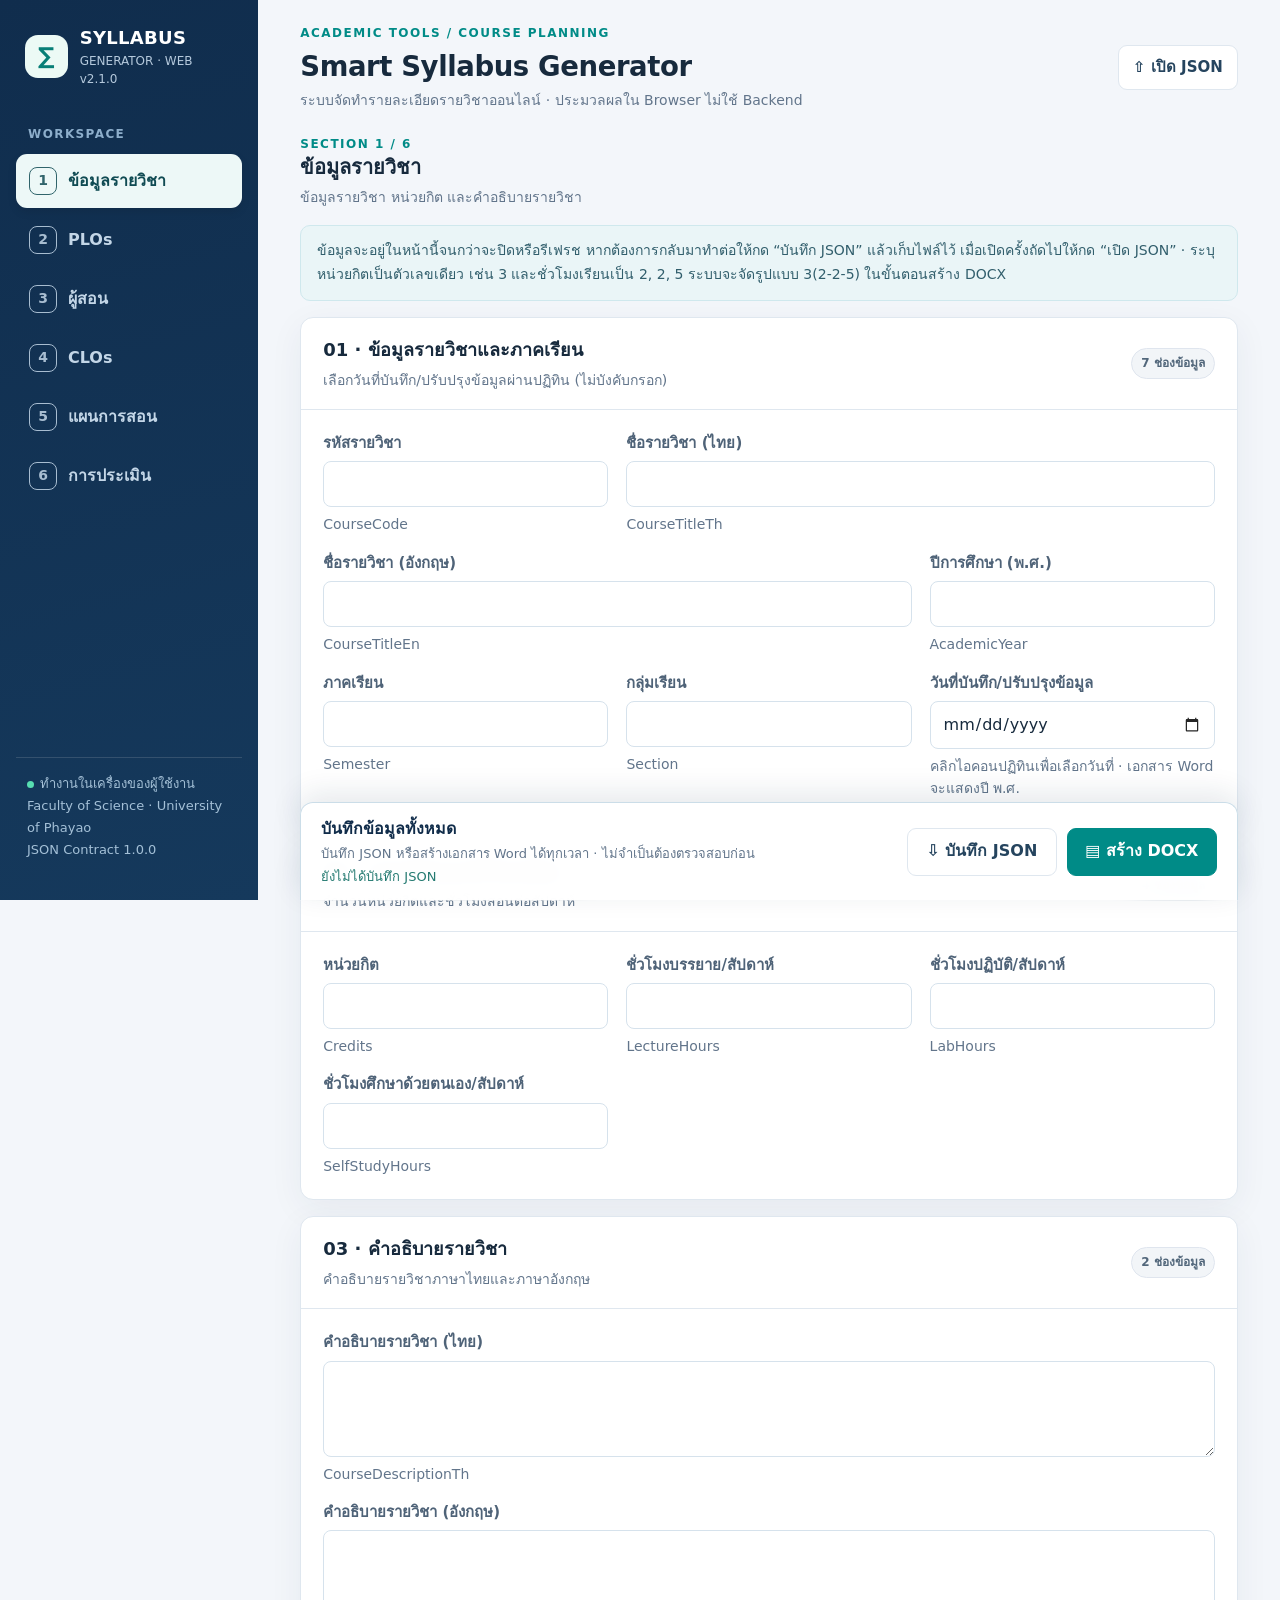
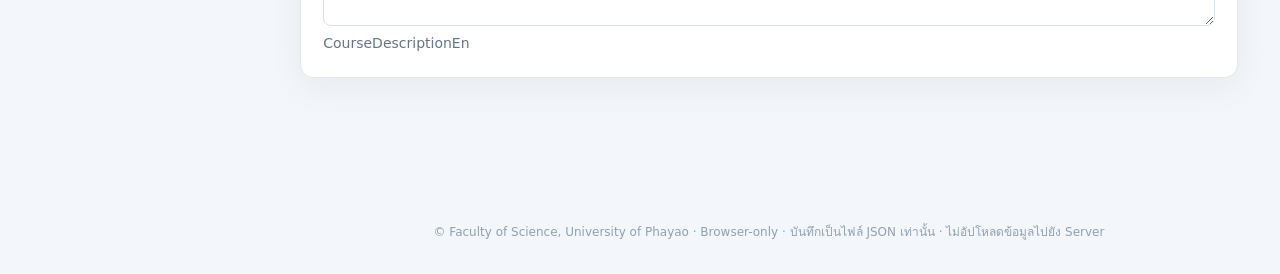
==== commit bbb11bfb: "Add course update date calendar and DOCX date v2.1.0" ====
--- a/index.html
+++ b/index.html
@@ -375,13 +375,18 @@
 .toast{bottom:108px}
 @media(max-width:400px){.toast{bottom:78px}}
 
+/* v2.1 — native calendar input in Course Info; preserves responsive form layout. */
+.course-date{min-height:44px;font-size:16px;min-width:0;max-width:100%;color:var(--ink);cursor:pointer}
+.course-date::-webkit-calendar-picker-indicator{cursor:pointer;opacity:.85}
+@media(max-width:650px){.course-date{width:100%;min-height:46px}}
+
 </style>
 </head>
 <body>
 <div class="app">
 <aside class="sidebar" id="sidebar" aria-label="เมนูหมวดข้อมูล">
   <button type="button" class="sidebar-close" data-action="close-menu" aria-label="ปิดเมนูหมวดข้อมูล">✕ ปิดเมนู</button>
-  <div class="brand"><div class="brand-mark">∑</div><div><div class="brand-title">SYLLABUS</div><div class="brand-small">GENERATOR · WEB v2.0.0</div></div></div>
+  <div class="brand"><div class="brand-mark">∑</div><div><div class="brand-title">SYLLABUS</div><div class="brand-small">GENERATOR · WEB v2.1.0</div></div></div>
   <div><div class="sidebar-label">WORKSPACE</div><nav class="nav" id="nav" aria-label="เมนูกรอกข้อมูล"></nav></div>
   <div class="sidebar-bottom"><span class="dot"></span>ทำงานในเครื่องของผู้ใช้งาน<br>Faculty of Science · University of Phayao<br>JSON Contract 1.0.0</div>
 </aside>
@@ -404,7 +409,7 @@
 </div>
 <input id="file-import" class="hidden" type="file" accept=".json,application/json">
 <div id="toast" class="toast hidden" role="status" aria-live="polite"></div>
-<script type="application/json" id="contract-json">{"$schema":"https://json-schema.org/draft/2020-12/schema","$id":"https://up.ac.th/syllabus/schema/1.0.0","title":"Smart Excel Syllabus Canonical Contract (proposed for Blazor)","description":"Contract v1.0 for independent Excel source and future REG view. SQL DDL is a proposed migration, not a snapshot of existing database.","type":"object","additionalProperties":false,"required":["SchemaVersion","OfferingId","SourceType","ExtractedAt","CourseInfo","Curriculum","Instructors","PLOs","CLOs","ClassMeetings","Exams","StudentGroups","LecturePlans","LabPlans","Assessments","GradeScale","Resources"],"properties":{"SchemaVersion":{"const":"1.0.0"},"OfferingId":{"type":"string","pattern":"^[A-Za-z0-9_-]+-[0-9]+-[0-9]{4}-SEC[A-Za-z0-9]+$"},"SourceType":{"type":"string","enum":["ExcelManual","RegView","BlazorManual"]},"ExtractedAt":{"type":"string","format":"date-time"},"CourseInfo":{"type":"object","additionalProperties":false,"properties":{"CourseCode":{"type":"string"},"CourseTitleTh":{"type":"string"},"CourseTitleEn":{"type":"string"},"CourseDescriptionTh":{"type":"string"},"CourseDescriptionEn":{"type":"string"},"Credits":{"type":"string"},"LectureHours":{"type":"integer"},"LabHours":{"type":"integer"},"SelfStudyHours":{"type":"integer"},"AcademicYear":{"type":"integer"},"Semester":{"type":"string"},"Section":{"type":"string"},"FacultyName":{"type":"string"},"UniversityName":{"type":"string"},"TeachingLanguage":{"type":"string"},"DeliveryMode":{"type":"string"},"Prerequisites":{"type":"string"},"Remarks":{"type":"string"}},"required":["CourseCode","CourseTitleTh","Credits","AcademicYear","Semester","Section"]},"Curriculum":{"type":"object","additionalProperties":false,"properties":{"CurriculumCode":{"type":"string"},"CurriculumName":{"type":"string"},"CurriculumRevisionYear":{"type":"integer"},"ProgramCode":{"type":"string"},"ProgramName":{"type":"string"},"DegreeLevel":{"type":"string"},"DepartmentName":{"type":"string"}},"required":[]},"Instructors":{"type":"array","items":{"type":"object","additionalProperties":false,"properties":{"StaffId":{"type":"string"},"IsResponsibleInstructor":{"type":"boolean"},"Prefix":{"type":"string"},"FirstName":{"type":"string"},"LastName":{"type":"string"},"DisplayName":{"type":"string"},"Email":{"type":"string"},"Department":{"type":"string"},"LecturePercent":{"type":"number"},"LabPercent":{"type":"number"},"Notes":{"type":"string"}},"required":["IsResponsibleInstructor"]}},"PLOs":{"type":"array","items":{"type":"object","additionalProperties":false,"properties":{"PloCode":{"type":"string"},"DescriptionTh":{"type":"string"},"DescriptionEn":{"type":"string"},"Category":{"type":"string"},"Notes":{"type":"string"}},"required":["PloCode","DescriptionTh"]}},"CLOs":{"type":"array","items":{"type":"object","additionalProperties":false,"properties":{"CloCode":{"type":"string"},"DescriptionTh":{"type":"string"},"BloomLevel":{"type":"string"},"MappedPloCodes":{"type":"array","items":{"type":"string"},"uniqueItems":true},"Notes":{"type":"string"}},"required":["CloCode","DescriptionTh"]}},"ClassMeetings":{"type":"array","items":{"type":"object","additionalProperties":false,"properties":{"DayOfWeek":{"type":"string"},"StartTime":{"type":"string","pattern":"^([01][0-9]|2[0-3]):[0-5][0-9]$"},"EndTime":{"type":"string","pattern":"^([01][0-9]|2[0-3]):[0-5][0-9]$"},"RoomCode":{"type":"string"},"DeliveryType":{"type":"string"},"Notes":{"type":"string"}},"required":[]}},"Exams":{"type":"array","items":{"type":"object","additionalProperties":false,"properties":{"ExamTypeCode":{"type":"string"},"ExamDate":{"type":"string","format":"date"},"StartTime":{"type":"string","pattern":"^([01][0-9]|2[0-3]):[0-5][0-9]$"},"EndTime":{"type":"string","pattern":"^([01][0-9]|2[0-3]):[0-5][0-9]$"},"RoomCode":{"type":"string"},"Notes":{"type":"string"}},"required":[]}},"StudentGroups":{"type":"array","items":{"type":"object","additionalProperties":false,"properties":{"StudentProgramName":{"type":"string"},"StudentYearLevel":{"type":"integer"},"RegisteredStudentCount":{"type":"integer"},"StudentCurriculumCode":{"type":"string"},"StudentCurriculumRevisionYear":{"type":"integer"},"Notes":{"type":"string"}},"required":[]}},"LecturePlans":{"type":"array","items":{"type":"object","additionalProperties":false,"properties":{"WeekNumber":{"type":"integer"},"Topic":{"type":"string"},"LearningActivities":{"type":"string"},"TeachingMethods":{"type":"string"},"MappedCloCodes":{"type":"array","items":{"type":"string"},"uniqueItems":true},"AssessmentMethods":{"type":"string"},"Notes":{"type":"string"}},"required":["WeekNumber","Topic"]}},"LabPlans":{"type":"array","items":{"type":"object","additionalProperties":false,"properties":{"WeekNumber":{"type":"integer"},"Topic":{"type":"string"},"LearningActivities":{"type":"string"},"TeachingMethods":{"type":"string"},"MappedCloCodes":{"type":"array","items":{"type":"string"},"uniqueItems":true},"AssessmentMethods":{"type":"string"},"Notes":{"type":"string"}},"required":["WeekNumber","Topic"]}},"Assessments":{"type":"array","items":{"type":"object","additionalProperties":false,"properties":{"AssessmentCode":{"type":"string"},"AssessmentName":{"type":"string"},"AssessmentType":{"type":"string"},"WeightPercent":{"type":"number"},"MappedCloCodes":{"type":"array","items":{"type":"string"},"uniqueItems":true},"Notes":{"type":"string"}},"required":["AssessmentName","WeightPercent"]}},"GradeScale":{"type":"array","items":{"type":"object","additionalProperties":false,"properties":{"Grade":{"type":"string"},"MinimumScore":{"type":"number"},"MaximumScore":{"type":"number"},"Notes":{"type":"string"}},"required":[]}},"Resources":{"type":"array","items":{"type":"object","additionalProperties":false,"properties":{"ResourceType":{"type":"string"},"Title":{"type":"string"},"Author":{"type":"string"},"Year":{"type":"integer"},"Url":{"type":"string"},"Notes":{"type":"string"}},"required":[]}}}}</script>
+<script type="application/json" id="contract-json">{"$schema":"https://json-schema.org/draft/2020-12/schema","$id":"https://up.ac.th/syllabus/schema/1.0.0","title":"Smart Excel Syllabus Canonical Contract (proposed for Blazor)","description":"Contract v1.0 for independent Excel source and future REG view. SQL DDL is a proposed migration, not a snapshot of existing database.","type":"object","additionalProperties":false,"required":["SchemaVersion","OfferingId","SourceType","ExtractedAt","CourseInfo","Curriculum","Instructors","PLOs","CLOs","ClassMeetings","Exams","StudentGroups","LecturePlans","LabPlans","Assessments","GradeScale","Resources"],"properties":{"SchemaVersion":{"const":"1.0.0"},"OfferingId":{"type":"string","pattern":"^[A-Za-z0-9_-]+-[0-9]+-[0-9]{4}-SEC[A-Za-z0-9]+$"},"SourceType":{"type":"string","enum":["ExcelManual","RegView","BlazorManual"]},"ExtractedAt":{"type":"string","format":"date-time"},"CourseInfo":{"type":"object","additionalProperties":false,"properties":{"CourseCode":{"type":"string"},"CourseTitleTh":{"type":"string"},"CourseTitleEn":{"type":"string"},"CourseDescriptionTh":{"type":"string"},"CourseDescriptionEn":{"type":"string"},"Credits":{"type":"string"},"LectureHours":{"type":"integer"},"LabHours":{"type":"integer"},"SelfStudyHours":{"type":"integer"},"AcademicYear":{"type":"integer"},"Semester":{"type":"string"},"Section":{"type":"string"},"LastUpdatedDate":{"type":"string","format":"date","description":"วันที่ผู้สอนบันทึกหรือปรับปรุงเนื้อหา (YYYY-MM-DD ตาม ค.ศ.); ไม่บังคับกรอก"},"FacultyName":{"type":"string"},"UniversityName":{"type":"string"},"TeachingLanguage":{"type":"string"},"DeliveryMode":{"type":"string"},"Prerequisites":{"type":"string"},"Remarks":{"type":"string"}},"required":["CourseCode","CourseTitleTh","Credits","AcademicYear","Semester","Section"]},"Curriculum":{"type":"object","additionalProperties":false,"properties":{"CurriculumCode":{"type":"string"},"CurriculumName":{"type":"string"},"CurriculumRevisionYear":{"type":"integer"},"ProgramCode":{"type":"string"},"ProgramName":{"type":"string"},"DegreeLevel":{"type":"string"},"DepartmentName":{"type":"string"}},"required":[]},"Instructors":{"type":"array","items":{"type":"object","additionalProperties":false,"properties":{"StaffId":{"type":"string"},"IsResponsibleInstructor":{"type":"boolean"},"Prefix":{"type":"string"},"FirstName":{"type":"string"},"LastName":{"type":"string"},"DisplayName":{"type":"string"},"Email":{"type":"string"},"Department":{"type":"string"},"LecturePercent":{"type":"number"},"LabPercent":{"type":"number"},"Notes":{"type":"string"}},"required":["IsResponsibleInstructor"]}},"PLOs":{"type":"array","items":{"type":"object","additionalProperties":false,"properties":{"PloCode":{"type":"string"},"DescriptionTh":{"type":"string"},"DescriptionEn":{"type":"string"},"Category":{"type":"string"},"Notes":{"type":"string"}},"required":["PloCode","DescriptionTh"]}},"CLOs":{"type":"array","items":{"type":"object","additionalProperties":false,"properties":{"CloCode":{"type":"string"},"DescriptionTh":{"type":"string"},"BloomLevel":{"type":"string"},"MappedPloCodes":{"type":"array","items":{"type":"string"},"uniqueItems":true},"Notes":{"type":"string"}},"required":["CloCode","DescriptionTh"]}},"ClassMeetings":{"type":"array","items":{"type":"object","additionalProperties":false,"properties":{"DayOfWeek":{"type":"string"},"StartTime":{"type":"string","pattern":"^([01][0-9]|2[0-3]):[0-5][0-9]$"},"EndTime":{"type":"string","pattern":"^([01][0-9]|2[0-3]):[0-5][0-9]$"},"RoomCode":{"type":"string"},"DeliveryType":{"type":"string"},"Notes":{"type":"string"}},"required":[]}},"Exams":{"type":"array","items":{"type":"object","additionalProperties":false,"properties":{"ExamTypeCode":{"type":"string"},"ExamDate":{"type":"string","format":"date"},"StartTime":{"type":"string","pattern":"^([01][0-9]|2[0-3]):[0-5][0-9]$"},"EndTime":{"type":"string","pattern":"^([01][0-9]|2[0-3]):[0-5][0-9]$"},"RoomCode":{"type":"string"},"Notes":{"type":"string"}},"required":[]}},"StudentGroups":{"type":"array","items":{"type":"object","additionalProperties":false,"properties":{"StudentProgramName":{"type":"string"},"StudentYearLevel":{"type":"integer"},"RegisteredStudentCount":{"type":"integer"},"StudentCurriculumCode":{"type":"string"},"StudentCurriculumRevisionYear":{"type":"integer"},"Notes":{"type":"string"}},"required":[]}},"LecturePlans":{"type":"array","items":{"type":"object","additionalProperties":false,"properties":{"WeekNumber":{"type":"integer"},"Topic":{"type":"string"},"LearningActivities":{"type":"string"},"TeachingMethods":{"type":"string"},"MappedCloCodes":{"type":"array","items":{"type":"string"},"uniqueItems":true},"AssessmentMethods":{"type":"string"},"Notes":{"type":"string"}},"required":["WeekNumber","Topic"]}},"LabPlans":{"type":"array","items":{"type":"object","additionalProperties":false,"properties":{"WeekNumber":{"type":"integer"},"Topic":{"type":"string"},"LearningActivities":{"type":"string"},"TeachingMethods":{"type":"string"},"MappedCloCodes":{"type":"array","items":{"type":"string"},"uniqueItems":true},"AssessmentMethods":{"type":"string"},"Notes":{"type":"string"}},"required":["WeekNumber","Topic"]}},"Assessments":{"type":"array","items":{"type":"object","additionalProperties":false,"properties":{"AssessmentCode":{"type":"string"},"AssessmentName":{"type":"string"},"AssessmentType":{"type":"string"},"WeightPercent":{"type":"number"},"MappedCloCodes":{"type":"array","items":{"type":"string"},"uniqueItems":true},"Notes":{"type":"string"}},"required":["AssessmentName","WeightPercent"]}},"GradeScale":{"type":"array","items":{"type":"object","additionalProperties":false,"properties":{"Grade":{"type":"string"},"MinimumScore":{"type":"number"},"MaximumScore":{"type":"number"},"Notes":{"type":"string"}},"required":[]}},"Resources":{"type":"array","items":{"type":"object","additionalProperties":false,"properties":{"ResourceType":{"type":"string"},"Title":{"type":"string"},"Author":{"type":"string"},"Year":{"type":"integer"},"Url":{"type":"string"},"Notes":{"type":"string"}},"required":[]}}}}</script>
 <script type="application/json" id="demo-json">{"SchemaVersion":"1.0.0","OfferingId":"244442-1-2569-SEC01","SourceType":"ExcelManual","ExtractedAt":"2026-10-28T08:10:15+00:00","CourseInfo":{"CourseCode":"244442","CourseTitleTh":"ไมโครคอนโทรลเลอร์และการเขียนโปรแกรม","CourseTitleEn":"Microcontroller and Programming","CourseDescriptionTh":"ศึกษาพื้นฐานไมโครคอนโทรลเลอร์ การเชื่อมต่ออุปกรณ์และการเขียนโปรแกรม (ข้อมูลสมมติสำหรับทดสอบเท่านั้น)","Credits":"3","LectureHours":2,"LabHours":2,"SelfStudyHours":5,"AcademicYear":2569,"Semester":"1","Section":"01","FacultyName":"คณะวิทยาศาสตร์","UniversityName":"มหาวิทยาลัยพะเยา","TeachingLanguage":"ไทย","CourseDescriptionEn":"Introduction to microcontrollers, programming, peripheral interfacing, and basic applications (sample data only)."},"Curriculum":{"CurriculumName":"หลักสูตรวิทยาศาสตรบัณฑิต","ProgramName":"สาขาวิชาฟิสิกส์","CurriculumCode":"BS-PHYSICS","DegreeLevel":"วิทยาศาสตรบัณฑิต"},"Instructors":[{"StaffId":"DEMO001","IsResponsibleInstructor":true,"Prefix":"ผศ.ดร.","FirstName":"ตัวอย่าง","LastName":"ผู้สอน","DisplayName":"ผศ.ดร. ตัวอย่าง ผู้สอน","Email":"demo@example.invalid","Department":"คณะวิทยาศาสตร์","LecturePercent":100.0,"LabPercent":100.0,"Notes":"ข้อมูลสมมติเท่านั้น"}],"PLOs":[{"PloCode":"PLO1","DescriptionTh":"ผู้เรียนสามารถใช้ภาษาในการสื่อสารได้อย่างมีประสิทธิภาพ","Category":"Knowledge / Communication","Notes":""},{"PloCode":"PLO2","DescriptionTh":"ผู้เรียนสามารถใช้เทคโนโลยียุคดิจิทัลอย่างรู้เท่าทัน","Category":"Practical / Digital / AI","Notes":""},{"PloCode":"PLO3","DescriptionTh":"ผู้เรียนสามารถจัดการชีวิตตนเองอย่างมีคุณธรรมและจริยธรรม","Category":"Ethics","Notes":""},{"PloCode":"PLO4","DescriptionTh":"ผู้เรียนสามารถทำงานร่วมกับผู้อื่นและแสดงออกถึงคุณลักษณะความเป็นพลเมืองที่มีคุณค่าของสังคมไทยและสังคมโลก","Category":"Communication / Teamwork","Notes":""},{"PloCode":"PLO5","DescriptionTh":"ผู้เรียนสามารถแสดงออกซึ่งทักษะการเรียนรู้ตลอดชีวิต","Category":"Lifelong Learning","Notes":""},{"PloCode":"PLO6","DescriptionTh":"ผู้เรียนสามารถออกแบบนวัตกรรมทางวิชาชีพด้วยกระบวนการคิดเชิงออกแบบได้","Category":"Design Thinking","Notes":""},{"PloCode":"PLO7","DescriptionTh":"ผู้เรียนสามารถอธิบายหลักการทางฟิสิกส์พื้นฐานได้","Category":"Knowledge","Notes":""},{"PloCode":"PLO8","DescriptionTh":"ผู้เรียนสามารถทำการทดลองทางฟิสิกส์ด้วยกระบวนวิธีทางวิทยาศาสตร์ได้","Category":"Knowledge/ Practical","Notes":""},{"PloCode":"PLO9","DescriptionTh":"ผู้เรียนสามารถวิเคราะห์ผลการทดลองหรือข้อมูลทางฟิสิกส์ได้","Category":"Knowledge/ Practical","Notes":""},{"PloCode":"PLO10","DescriptionTh":"ผู้เรียนสามารถวิพากษ์ผลการทดลองทางฟิสิกส์ได้","Category":"Knowledge/ Practical","Notes":""},{"PloCode":"PLO11","DescriptionTh":"ผู้เรียนสามารถสร้างนวัตกรรมหรืองานวิจัยที่เกิดประโยชน์","Category":"Knowledge/ Practical/ Innovation","Notes":""}],"CLOs":[{"CloCode":"CLO1","DescriptionTh":"ออกแบบโปรแกรมไมโครคอนโทรลเลอร์พื้นฐาน (ตัวอย่างสมมติ)","BloomLevel":"Apply","MappedPloCodes":["PLO7"]}],"ClassMeetings":[{"DayOfWeek":"จันทร์","StartTime":"09:00","EndTime":"11:00","RoomCode":"DEMO-LAB","DeliveryType":"Lecture","Notes":"ตัวอย่าง"}],"Exams":[{"ExamTypeCode":"M","ExamDate":"2027-01-15","StartTime":"09:00","EndTime":"12:00","RoomCode":"DEMO-ROOM","Notes":"ตัวอย่าง ไม่ใช่ตารางสอบจริง"}],"StudentGroups":[{"StudentProgramName":"ฟิสิกส์","StudentYearLevel":2,"RegisteredStudentCount":25,"StudentCurriculumCode":"DEMO-CURR","StudentCurriculumRevisionYear":2568,"Notes":"ข้อมูลสมมติ"}],"LecturePlans":[{"WeekNumber":1,"Topic":"หัวข้อสัปดาห์ที่ 1 (ตัวอย่าง)\nกิจกรรมสัปดาห์ที่ 1","TeachingMethods":"การบรรยายเชิงปฏิสัมพันธ์","MappedCloCodes":["CLO1"],"Notes":"ผศ.ดร. ตัวอย่าง ผู้สอน"},{"WeekNumber":2,"Topic":"หัวข้อสัปดาห์ที่ 2 (ตัวอย่าง)\nกิจกรรมสัปดาห์ที่ 2","TeachingMethods":"การบรรยายเชิงปฏิสัมพันธ์","MappedCloCodes":["CLO1"],"Notes":"ผศ.ดร. ตัวอย่าง ผู้สอน"},{"WeekNumber":3,"Topic":"หัวข้อสัปดาห์ที่ 3 (ตัวอย่าง)\nกิจกรรมสัปดาห์ที่ 3","TeachingMethods":"การบรรยายเชิงปฏิสัมพันธ์","MappedCloCodes":["CLO1"],"Notes":"ผศ.ดร. ตัวอย่าง ผู้สอน"},{"WeekNumber":4,"Topic":"หัวข้อสัปดาห์ที่ 4 (ตัวอย่าง)\nกิจกรรมสัปดาห์ที่ 4","TeachingMethods":"การบรรยายเชิงปฏิสัมพันธ์","MappedCloCodes":["CLO1"],"Notes":"ผศ.ดร. ตัวอย่าง ผู้สอน"},{"WeekNumber":5,"Topic":"หัวข้อสัปดาห์ที่ 5 (ตัวอย่าง)\nกิจกรรมสัปดาห์ที่ 5","TeachingMethods":"การบรรยายเชิงปฏิสัมพันธ์","MappedCloCodes":["CLO1"],"Notes":"ผศ.ดร. ตัวอย่าง ผู้สอน"},{"WeekNumber":6,"Topic":"หัวข้อสัปดาห์ที่ 6 (ตัวอย่าง)\nกิจกรรมสัปดาห์ที่ 6","TeachingMethods":"การบรรยายเชิงปฏิสัมพันธ์","MappedCloCodes":["CLO1"],"Notes":"ผศ.ดร. ตัวอย่าง ผู้สอน"},{"WeekNumber":7,"Topic":"หัวข้อสัปดาห์ที่ 7 (ตัวอย่าง)\nกิจกรรมสัปดาห์ที่ 7","TeachingMethods":"การบรรยายเชิงปฏิสัมพันธ์","MappedCloCodes":["CLO1"],"Notes":"ผศ.ดร. ตัวอย่าง ผู้สอน"},{"WeekNumber":8,"Topic":"หัวข้อสัปดาห์ที่ 8 (ตัวอย่าง)\nกิจกรรมสัปดาห์ที่ 8","TeachingMethods":"การบรรยายเชิงปฏิสัมพันธ์","MappedCloCodes":["CLO1"],"Notes":"ผศ.ดร. ตัวอย่าง ผู้สอน"},{"WeekNumber":9,"Topic":"หัวข้อสัปดาห์ที่ 9 (ตัวอย่าง)\nกิจกรรมสัปดาห์ที่ 9","TeachingMethods":"การบรรยายเชิงปฏิสัมพันธ์","MappedCloCodes":["CLO1"],"Notes":"ผศ.ดร. ตัวอย่าง ผู้สอน"},{"WeekNumber":10,"Topic":"หัวข้อสัปดาห์ที่ 10 (ตัวอย่าง)\nกิจกรรมสัปดาห์ที่ 10","TeachingMethods":"การบรรยายเชิงปฏิสัมพันธ์","MappedCloCodes":["CLO1"],"Notes":"ผศ.ดร. ตัวอย่าง ผู้สอน"},{"WeekNumber":11,"Topic":"หัวข้อสัปดาห์ที่ 11 (ตัวอย่าง)\nกิจกรรมสัปดาห์ที่ 11","TeachingMethods":"การบรรยายเชิงปฏิสัมพันธ์","MappedCloCodes":["CLO1"],"Notes":"ผศ.ดร. ตัวอย่าง ผู้สอน"},{"WeekNumber":12,"Topic":"หัวข้อสัปดาห์ที่ 12 (ตัวอย่าง)\nกิจกรรมสัปดาห์ที่ 12","TeachingMethods":"การบรรยายเชิงปฏิสัมพันธ์","MappedCloCodes":["CLO1"],"Notes":"ผศ.ดร. ตัวอย่าง ผู้สอน"},{"WeekNumber":13,"Topic":"หัวข้อสัปดาห์ที่ 13 (ตัวอย่าง)\nกิจกรรมสัปดาห์ที่ 13","TeachingMethods":"การบรรยายเชิงปฏิสัมพันธ์","MappedCloCodes":["CLO1"],"Notes":"ผศ.ดร. ตัวอย่าง ผู้สอน"},{"WeekNumber":14,"Topic":"หัวข้อสัปดาห์ที่ 14 (ตัวอย่าง)\nกิจกรรมสัปดาห์ที่ 14","TeachingMethods":"การบรรยายเชิงปฏิสัมพันธ์","MappedCloCodes":["CLO1"],"Notes":"ผศ.ดร. ตัวอย่าง ผู้สอน"},{"WeekNumber":15,"Topic":"หัวข้อสัปดาห์ที่ 15 (ตัวอย่าง)\nกิจกรรมสัปดาห์ที่ 15","TeachingMethods":"การบรรยายเชิงปฏิสัมพันธ์","MappedCloCodes":["CLO1"],"Notes":"ผศ.ดร. ตัวอย่าง ผู้สอน"}],"LabPlans":[{"WeekNumber":1,"Topic":"หัวข้อสัปดาห์ที่ 1 (ตัวอย่าง)\nกิจกรรมสัปดาห์ที่ 1","TeachingMethods":"การฝึกปฏิบัติในห้องปฏิบัติการ","MappedCloCodes":["CLO1"],"Notes":"ผศ.ดร. ตัวอย่าง ผู้สอน"},{"WeekNumber":2,"Topic":"หัวข้อสัปดาห์ที่ 2 (ตัวอย่าง)\nกิจกรรมสัปดาห์ที่ 2","TeachingMethods":"การฝึกปฏิบัติในห้องปฏิบัติการ","MappedCloCodes":["CLO1"],"Notes":"ผศ.ดร. ตัวอย่าง ผู้สอน"},{"WeekNumber":3,"Topic":"หัวข้อสัปดาห์ที่ 3 (ตัวอย่าง)\nกิจกรรมสัปดาห์ที่ 3","TeachingMethods":"การฝึกปฏิบัติในห้องปฏิบัติการ","MappedCloCodes":["CLO1"],"Notes":"ผศ.ดร. ตัวอย่าง ผู้สอน"},{"WeekNumber":4,"Topic":"หัวข้อสัปดาห์ที่ 4 (ตัวอย่าง)\nกิจกรรมสัปดาห์ที่ 4","TeachingMethods":"การฝึกปฏิบัติในห้องปฏิบัติการ","MappedCloCodes":["CLO1"],"Notes":"ผศ.ดร. ตัวอย่าง ผู้สอน"},{"WeekNumber":5,"Topic":"หัวข้อสัปดาห์ที่ 5 (ตัวอย่าง)\nกิจกรรมสัปดาห์ที่ 5","TeachingMethods":"การฝึกปฏิบัติในห้องปฏิบัติการ","MappedCloCodes":["CLO1"],"Notes":"ผศ.ดร. ตัวอย่าง ผู้สอน"},{"WeekNumber":6,"Topic":"หัวข้อสัปดาห์ที่ 6 (ตัวอย่าง)\nกิจกรรมสัปดาห์ที่ 6","TeachingMethods":"การฝึกปฏิบัติในห้องปฏิบัติการ","MappedCloCodes":["CLO1"],"Notes":"ผศ.ดร. ตัวอย่าง ผู้สอน"},{"WeekNumber":7,"Topic":"หัวข้อสัปดาห์ที่ 7 (ตัวอย่าง)\nกิจกรรมสัปดาห์ที่ 7","TeachingMethods":"การฝึกปฏิบัติในห้องปฏิบัติการ","MappedCloCodes":["CLO1"],"Notes":"ผศ.ดร. ตัวอย่าง ผู้สอน"},{"WeekNumber":8,"Topic":"หัวข้อสัปดาห์ที่ 8 (ตัวอย่าง)\nกิจกรรมสัปดาห์ที่ 8","TeachingMethods":"การฝึกปฏิบัติในห้องปฏิบัติการ","MappedCloCodes":["CLO1"],"Notes":"ผศ.ดร. ตัวอย่าง ผู้สอน"},{"WeekNumber":9,"Topic":"หัวข้อสัปดาห์ที่ 9 (ตัวอย่าง)\nกิจกรรมสัปดาห์ที่ 9","TeachingMethods":"การฝึกปฏิบัติในห้องปฏิบัติการ","MappedCloCodes":["CLO1"],"Notes":"ผศ.ดร. ตัวอย่าง ผู้สอน"},{"WeekNumber":10,"Topic":"หัวข้อสัปดาห์ที่ 10 (ตัวอย่าง)\nกิจกรรมสัปดาห์ที่ 10","TeachingMethods":"การฝึกปฏิบัติในห้องปฏิบัติการ","MappedCloCodes":["CLO1"],"Notes":"ผศ.ดร. ตัวอย่าง ผู้สอน"},{"WeekNumber":11,"Topic":"หัวข้อสัปดาห์ที่ 11 (ตัวอย่าง)\nกิจกรรมสัปดาห์ที่ 11","TeachingMethods":"การฝึกปฏิบัติในห้องปฏิบัติการ","MappedCloCodes":["CLO1"],"Notes":"ผศ.ดร. ตัวอย่าง ผู้สอน"},{"WeekNumber":12,"Topic":"หัวข้อสัปดาห์ที่ 12 (ตัวอย่าง)\nกิจกรรมสัปดาห์ที่ 12","TeachingMethods":"การฝึกปฏิบัติในห้องปฏิบัติการ","MappedCloCodes":["CLO1"],"Notes":"ผศ.ดร. ตัวอย่าง ผู้สอน"},{"WeekNumber":13,"Topic":"หัวข้อสัปดาห์ที่ 13 (ตัวอย่าง)\nกิจกรรมสัปดาห์ที่ 13","TeachingMethods":"การฝึกปฏิบัติในห้องปฏิบัติการ","MappedCloCodes":["CLO1"],"Notes":"ผศ.ดร. ตัวอย่าง ผู้สอน"},{"WeekNumber":14,"Topic":"หัวข้อสัปดาห์ที่ 14 (ตัวอย่าง)\nกิจกรรมสัปดาห์ที่ 14","TeachingMethods":"การฝึกปฏิบัติในห้องปฏิบัติการ","MappedCloCodes":["CLO1"],"Notes":"ผศ.ดร. ตัวอย่าง ผู้สอน"},{"WeekNumber":15,"Topic":"หัวข้อสัปดาห์ที่ 15 (ตัวอย่าง)\nกิจกรรมสัปดาห์ที่ 15","TeachingMethods":"การฝึกปฏิบัติในห้องปฏิบัติการ","MappedCloCodes":["CLO1"],"Notes":"ผศ.ดร. ตัวอย่าง ผู้สอน"}],"Assessments":[{"AssessmentCode":"AS01","AssessmentName":"ใบงานและปฏิบัติการ","AssessmentType":"การสอบปฏิบัติ","WeightPercent":60.0,"MappedCloCodes":["CLO1"],"Notes":"ตัวอย่าง"},{"AssessmentCode":"AS02","AssessmentName":"โครงงาน","AssessmentType":"โครงงาน","WeightPercent":40.0,"MappedCloCodes":["CLO1"],"Notes":"ตัวอย่าง"}],"GradeScale":[{"Grade":"A","MinimumScore":80.0,"MaximumScore":100.0},{"Grade":"B+","MinimumScore":75.0,"MaximumScore":79.99},{"Grade":"B","MinimumScore":70.0,"MaximumScore":74.99},{"Grade":"C+","MinimumScore":65.0,"MaximumScore":69.99},{"Grade":"C","MinimumScore":60.0,"MaximumScore":64.99},{"Grade":"D+","MinimumScore":55.0,"MaximumScore":59.99},{"Grade":"D","MinimumScore":50.0,"MaximumScore":54.99},{"Grade":"F","MinimumScore":0.0,"MaximumScore":49.99}],"Resources":[{"ResourceType":"ตำราเรียน","Title":"หนังสือ/แหล่งเรียนรู้ตัวอย่าง","Year":2026,"Notes":"ข้อมูลสมมติ"}]}</script>
 <script type="application/json" id="curricula-json">{"schema_version":"1.0.0","curricula":[{"curriculum_id":"BS-PHYSICS","program_name":"หลักสูตรวิทยาศาสตรบัณฑิต","faculty":"คณะวิทยาศาสตร์","university":"มหาวิทยาลัยพะเยา","plos":[{"plo_id":"PLO1","description":"ผู้เรียนสามารถใช้ภาษาในการสื่อสารได้อย่างมีประสิทธิภาพ","category":"Knowledge / Communication","note":""},{"plo_id":"PLO2","description":"ผู้เรียนสามารถใช้เทคโนโลยียุคดิจิทัลอย่างรู้เท่าทัน","category":"Practical / Digital / AI","note":""},{"plo_id":"PLO3","description":"ผู้เรียนสามารถจัดการชีวิตตนเองอย่างมีคุณธรรมและจริยธรรม","category":"Ethics","note":""},{"plo_id":"PLO4","description":"ผู้เรียนสามารถทำงานร่วมกับผู้อื่นและแสดงออกถึงคุณลักษณะความเป็นพลเมืองที่มีคุณค่าของสังคมไทยและสังคมโลก","category":"Communication / Teamwork","note":""},{"plo_id":"PLO5","description":"ผู้เรียนสามารถแสดงออกซึ่งทักษะการเรียนรู้ตลอดชีวิต","category":"Lifelong Learning","note":""},{"plo_id":"PLO6","description":"ผู้เรียนสามารถออกแบบนวัตกรรมทางวิชาชีพด้วยกระบวนการคิดเชิงออกแบบได้","category":"Design Thinking","note":""},{"plo_id":"PLO7","description":"ผู้เรียนสามารถอธิบายหลักการทางฟิสิกส์พื้นฐานได้","category":"Knowledge","note":""},{"plo_id":"PLO8","description":"ผู้เรียนสามารถทำการทดลองทางฟิสิกส์ด้วยกระบวนวิธีทางวิทยาศาสตร์ได้","category":"Knowledge/ Practical","note":""},{"plo_id":"PLO9","description":"ผู้เรียนสามารถวิเคราะห์ผลการทดลองหรือข้อมูลทางฟิสิกส์ได้","category":"Knowledge/ Practical","note":""},{"plo_id":"PLO10","description":"ผู้เรียนสามารถวิพากษ์ผลการทดลองทางฟิสิกส์ได้","category":"Knowledge/ Practical","note":""},{"plo_id":"PLO11","description":"ผู้เรียนสามารถสร้างนวัตกรรมหรืองานวิจัยที่เกิดประโยชน์","category":"Knowledge/ Practical/ Innovation","note":""}],"major":"สาขาวิชาฟิสิกส์"},{"curriculum_id":"BS-CHEMISTRY","program_name":"หลักสูตรวิทยาศาสตรบัณฑิต","faculty":"คณะวิทยาศาสตร์","university":"มหาวิทยาลัยพะเยา","plos":[{"plo_id":"PLO1","description":"ผู้เรียนสามารถใช้ภาษาในการสื่อสารและนำเสนอองค์ความรู้ทางเคมีได้ทั้งภาษาไทยและอังกฤษ","category":"Knowledge / Communication","note":""},{"plo_id":"PLO2","description":"ผู้เรียนสามารถใช้เทคโนโลยีในการสืบค้น วิเคราะห์ นำเสนอข้อมูลทางเคมีได้อย่างเหมาะสม","category":"Practical / Digital / AI","note":""},{"plo_id":"PLO3","description":"ผู้เรียนแสดงออกถึงการเป็นผู้ตรงต่อเวลา ซื่อสัตย์ มีวินัย ประพฤติตนตามหลักความปลอดภัยในห้องปฏิบัติการเคมีได้อย่างเหมาะสม","category":"Ethics","note":""},{"plo_id":"PLO4","description":"ผู้เรียนสามารถทำงานร่วมกับผู้อื่นและแสดงออกถึงคุณลักษณะความเป็นพลเมืองที่มีคุณค่าของสังคมไทยและสังคมโลก","category":"Communication / Teamwork","note":""},{"plo_id":"PLO5","description":"ผู้เรียนสามารถเรียนรู้ได้ด้วยตนเองในการปฏิบัติงานทางเคมีได้ และนำองค์ความรู้ที่ได้มาใช้ในการแก้ไขปัญหา","category":"Knowledge/ Practical/ Innovation","note":""},{"plo_id":"PLO6","description":"ผู้เรียนสามารถอธิบายทฤษฎีทางวิทยาศาสตร์พื้นฐาน คณิตศาสตร์ และเคมีได้อย่างถูกต้อง","category":"Knowledge ","note":""},{"plo_id":"PLO7","description":"ผู้เรียนสามารถนำความรู้ทางเคมีมาออกแบบการทดลอง วิเคราะห์และอภิปรายผลจากการทดลองทางเคมี","category":"Knowledge/ Practical","note":""},{"plo_id":"PLO8","description":"ผู้เรียนสามารถทำปฏิบัติการทางเคมีร่วมกับการใช้เครื่องมือวิเคราะห์ทางเคมีได้อย่างถูกต้อง","category":"Knowledge/ Practical","note":""},{"plo_id":"PLO9","description":"ผู้เรียนสามารถนำความรู้ทางเคมีมาประยุกต์ใช้ในการศึกษาทรัพยากรธรรมชาติและภูมิปัญญาท้องถิ่น ด้วยกรอบแนวคิดการสร้างนวัตกรรม","category":"Knowledge/ Practical","note":""}],"major":"สาขาวิชาเคมี"},{"curriculum_id":"BS-BIOLOGY","program_name":"หลักสูตรวิทยาศาสตรบัณฑิต","faculty":"คณะวิทยาศาสตร์","university":"มหาวิทยาลัยพะเยา","plos":[{"plo_id":"PLO1","description":"ผู้เรียนปฏิบัติตนอย่างมีคุณธรรมจริยธรรมและเป็นพลเมืองที่ดีของสังคม\nSub PLO 1.1 ผู้เรียนแสดงพฤติกรรมอย่างมีคุณธรรมและจริยธรรม\nSub PLO 1.2 ผู้เรียนทำงานร่วมกับผู้อื่นและรับผิดชอบต่อตนเองและท้องถิ่น\nSub PLO 1.3 ผู้เรียนแสดงออกถึงคุณลักษณะความเป็นพลเมืองที่มีคุณค่าของสังคม","category":"Ethics / Communication/ Teamwork","note":""},{"plo_id":"PLO2","description":"ผู้เรียนอธิบายความรู้ หลักการทางวิทยาศาสตร์ คณิตศาสตร์ และชีววิทยา","category":"Knowledge","note":""},{"plo_id":"PLO3","description":"ผู้เรียนอธิบายคุณค่าของทรัพยากรทางชีวภาพที่มีในท้องถิ่น เพื่อการอนุรักษ์และใช้ประโยชน์อย่างยั่งยืน","category":"Knowledge / Communication","note":""},{"plo_id":"PLO4","description":"ผู้เรียนใช้เทคโนโลยีสารสนเทศและใช้ภาษาเพื่อการสื่อสารได้ดี นำไปสู่ทักษะการเรียนรู้ตลอดชีวิต\nSub PLO 4.1 ผู้เรียนใช้เทคโนโลยีสารสนเทศเพื่อการค้นคว้าอย่างรู้เท่าทัน\nSub PLO 4.2 ผู้เรียนใช้ทักษะด้านภาษาเพื่อการสื่อสารได้ดี","category":"Communication/ Lifelong Learning/ Practical / Digital / AI","note":""},{"plo_id":"PLO5","description":"ผู้เรียนใช้ความรู้ทางชีววิทยา วิทยาศาสตร์ คณิตศาสตร์ และสถิติ ในการวิเคราะห์และดำเนินการวิจัยทางชีววิทยาด้วยกระบวนการคิดเชิงออกแบบได้","category":"Knowledge/ Practical/ Design Thinking","note":""}],"major":"สาขาวิชาชีววิทยา"},{"curriculum_id":"BS-MATHEMATICS","program_name":"หลักสูตรวิทยาศาสตรบัณฑิต","faculty":"คณะวิทยาศาสตร์","university":"มหาวิทยาลัยพะเยา","plos":[{"plo_id":"PLO1","description":"ผู้เรียนสามารถใช้ภาษาในการสื่อสารได้อย่างมีประสิทธิภาพ","category":"Knowledge / Communication","note":""},{"plo_id":"PLO2","description":"ผู้เรียนสามารถใช้เทคโนโลยียุคดิจิทัลอย่างรู้เท่าทัน","category":"Practical / Digital / AI","note":""},{"plo_id":"PLO3","description":"ผู้เรียนสามารถจัดการชีวิตตนเองอย่างมีคุณธรรมและจริยธรรม","category":"Ethics","note":""},{"plo_id":"PLO4","description":"ผู้เรียนสามารถทำงานร่วมกับผู้อื่นและแสดงออกถึงคุณลักษณะความเป็นพลเมืองที่มีคุณค่าของสังคมไทยและสังคมโลก","category":"Communication / Teamwork","note":""},{"plo_id":"PLO5","description":"ผู้เรียนสามารถแสดงออกซึ่งทักษะการเรียนรู้ตลอดชีวิต","category":"Lifelong Learning","note":""},{"plo_id":"PLO6","description":"ผู้เรียนสามารถออกแบบนวัตกรรมทางวิชาชีพด้วยกระบวนการคิดเชิงออกแบบได้","category":"Design Thinking","note":""},{"plo_id":"PLO7","description":"ผู้เรียนสามารถอธิบายและสรุปหลักการพื้นฐานหรือทฤษฎีทางคณิตศาสตร์ได้อย่างถูกต้อง","category":"Knowledge","note":""},{"plo_id":"PLO8","description":"ผู้เรียนสามารถใช้หลักการและทักษะกระบวนการทางคณิตศาสตร์ในการแก้ปัญหาได้อย่างเป็นระบบ","category":"Knowledge/ Practical","note":""},{"plo_id":"PLO9","description":"ผู้เรียนสามารถนำเครื่องมือทางคณิตศาสตร์ไปประยุกต์แก้ปัญหาในศาสตร์อื่น ๆ ที่เกี่ยวข้องได้และถ่ายทอดองค์ความรู้โดยใช้เทคโนโลยีได้อย่างเหมาะสม","category":"Knowledge/ Practical/ Digital / AI","note":""},{"plo_id":"PLO10","description":"ผู้เรียนมีความรับผิดชอบต่อตนเอง ชุมชน และสังคม","category":"Ethics/ Practical","note":""}],"major":"สาขาวิชาคณิตสาสตร์"},{"curriculum_id":"BS-EXERCISE AND SPORT SCIENCE","program_name":"หลักสูตรวิทยาศาสตรบัณฑิต","faculty":"คณะวิทยาศาสตร์","university":"มหาวิทยาลัยพะเยา","plos":[{"plo_id":"PLO1","description":"ผู้เรียนสามารถนำความรู้ในด้านวิทยาศาสตร์การออกกำลังกายและการกีฬาเพื่อส่งเสริมสุขภาพของตนเองและผู้อื่นได้","category":"Knowledge/ Practical / Communication","note":""},{"plo_id":"PLO2","description":"ผู้เรียนสามารถวิเคราะห์ ประเมินสมรรถภาพทางกายและสมรรถนะทางการกีฬา โดยใช้กระบวนการ เครื่องมือ เทคโนโลยีทางวิทยาศาสตร์การออกกำลังกายและการกีฬาได้","category":"Knowledge/ Practical / Digital / AI","note":""},{"plo_id":"PLO3","description":"ผู้เรียนสามารถออกแบบการฝึกการออกกำลังกายและการกีฬาได้อย่างเหมาะสม โดยใช้พื้นฐานทักษะทางวิทยาศาสตร์การออกกำลังกายและการกีฬาอย่างมีจรรยาบรรณ","category":"Knowledge/ Practical / Communication","note":""},{"plo_id":"PLO4","description":"ผู้เรียนสามารถให้คำแนะนำ โดยใช้หลักการทางวิทยาศาสตร์การออกกำลังกายและการกีฬาทั้งแบบไทยและสากล","category":"Ethics/ Knowledge/ Practical / Communication","note":""}],"major":"สาขาวิชาวิทยาศาสตร์การออกกำลังกายและการกีฬา"},{"curriculum_id":"MS-APPLIED CHEMISTRY","program_name":"หลักสูตรวิทยาศาสตรมหาบัณฑิต","faculty":"คณะวิทยาศาสตร์","university":"มหาวิทยาลัยพะเยา","plos":[{"plo_id":"PLO1","description":"บัณฑิตสามารถทำวิจัยโดยบูรณาการความรู้ทางเคมีประยุกต์และเทคโนโลยีดิจิทัลอย่างมีจรรยาบรรณ","category":"Knowledge/ Practical / Digital / AI/ Ethics","note":""},{"plo_id":"PLO2","description":"บัณฑิตสามารถวิเคราะห์และแก้ปัญหาอุตสาหกรรมและชุมชนด้วยความรู้และทักษะทางเคมีประยุกต์อย่างยั่งยืน","category":"Knowledge/ Practical / Communication","note":""},{"plo_id":"PLO3","description":"บัณฑิตสามารถสื่อสารทางวิชาการและภาษาอังกฤษในการนำเสนอทางเคมีประยุกต์ได้","category":"Communication/ Knowledge/ Practical","note":""},{"plo_id":"PLO4","description":"บัณฑิตสามารถติดตามองค์ความรู้ เพื่อนำไปใช้ในการพัฒนางานทางเคมีประยุกต์ได้","category":"Lifelong Learning/ Ethics/ Knowledge/ Practical","note":""}],"major":"สาขาวิชาเคมี"},{"curriculum_id":"MS-BIOLOGY PLAN1-THESIS","program_name":"หลักสูตรวิทยาศาสตรมหาบัณฑิต","faculty":"คณะวิทยาศาสตร์","university":"มหาวิทยาลัยพะเยา","plos":[{"plo_id":"PLO1","description":"สามารถเสนอแนวทางการพัฒนาและสร้างประโยชน์ทางชีววิทยาอย่างเป็นระบบ โดยใช้เทคนิคและเครื่องมือทางชีววิทยาที่เหมาะสมให้แก่ชุมชนโดยบูรณาการกับศาสตร์อื่นได้","category":"Knowledge/ Practical / Communication","note":""},{"plo_id":"PLO2","description":"สามารถออกแบบและดำเนินการวิจัยทางด้านชีววิทยาด้วยจรรณยาบรรณและเคารพสิทธิ์เพื่อสร้างคุณค่าของทรัพยากรท้องถิ่น","category":"Knowledge/ Practical / Ethics/ Communication","note":""},{"plo_id":"PLO3","description":"ติดตามและประยุกต์ใช้ความรู้ทางชีววิทยาในการใช้ประโยชน์ อนุรักษ์ และพัฒนาทรัพยากรชีวภาพของท้องถิ่นอย่างยั่งยืน เพื่อยกระดับคุณภาพชีวิตและความสมดุลของระบบนิเวศ","category":"Lifelong Learning/ Communication/ Knowledge/ Practical","note":""},{"plo_id":"PLO4","description":"สื่อสารและนำเสนอข้อมูลทางชีววิทยาต่อสังคมวิชาการและชุมชนท้องถิ่นได้อย่างมีประสิทธิภาพและมีจริยธรรมทางวิชาการ","category":"Communication/ Ethics/ Knowledge/ Practical","note":""}],"major":"สาขาวิชาชีววิทยา"},{"curriculum_id":"MS-BIOLOGY PLAN2-IS","program_name":"หลักสูตรวิทยาศาสตรมหาบัณฑิต","faculty":"คณะวิทยาศาสตร์","university":"มหาวิทยาลัยพะเยา","plos":[{"plo_id":"PLO1","description":"สามารถเสนอแนวทางแก้ปัญหาและสร้างประโยชน์ให้แก่ชุมชนโดยบูรณาการกับศาสตร์อื่นได้","category":"Knowledge/ Practical / Communication","note":""},{"plo_id":"PLO2","description":"สามารถสร้างความรู้จากงานวิจัยบนฐานของทรัพยากรในท้องถิ่นเพื่อการพัฒนาที่ยั่งยืน","category":"Knowledge/ Practical / Ethics/ Communication","note":""},{"plo_id":"PLO3","description":"ติดตามองค์ความรู้ทางด้านชีววิทยาโดยใช้เทคโนโลยีและการเรียนรู้ตลอดชีวิตเพื่อการพัฒนาตนเอง","category":"Lifelong Learning/ Communication/ Knowledge/ Practical","note":""},{"plo_id":"PLO4","description":"ผลิต เผยแพร่ และสื่อสารข้อมูลทางชีววิทยาต่อสาธารณะบนพื้นฐานของจรรยาบรรณนักวิจัย","category":"Communication/ Ethics/ Knowledge/ Practical","note":""}],"major":"สาขาวิชาชีววิทยา"},{"curriculum_id":"MS-MATHEMATICS","program_name":"หลักสูตรวิทยาศาสตรมหาบัณฑิต","faculty":"คณะวิทยาศาสตร์","university":"มหาวิทยาลัยพะเยา","plos":[{"plo_id":"PLO1","description":"บัณฑิตสามารถใช้หลักเหตุและผลในการดำเนินการวิจัยทางคณิตศาสตร์ได้","category":"Knowledge/ Practical","note":""},{"plo_id":"PLO2","description":"บัณฑิตสามารถนำเสนอผลงานวิจัยทางคณิตศาสตร์ที่มีคุณภาพบนพื้นฐานจริยธรรมวิจัย","category":"Knowledge/ Practical / Ethics/ Communication","note":""},{"plo_id":"PLO3","description":"บัณฑิตสามารถใช้องค์ความรู้ทางคณิตศาสตร์และเทคโนโลยีในการแก้ปัญหาทางคณิตศาสตร์หรือปัญหาจากชุมชนได้","category":"Communication/ Knowledge/ Practical","note":""}],"major":"สาขาวิชาคณิตศาสตร์"},{"curriculum_id":"MS-SPORT SCIENCE AND PHYSICAL EDUCATION PLAN1-THESIS","program_name":"หลักสูตรวิทยาศาสตรมหาบัณฑิต","faculty":"คณะวิทยาศาสตร์","university":"มหาวิทยาลัยพะเยา","plos":[{"plo_id":"PLO1","description":"สามารถบูรณาการความรู้และความเข้าใจเชิงลึกในศาสตร์ด้านวิทยาศาสตร์การกีฬาและพลศึกษาในการวางแผนการพัฒนาสุขภาพและคุณภาพชีวิต","category":"Knowledge/ Practical","note":""},{"plo_id":"PLO2","description":"สามารถการออกแบบและประยุกต์ใช้เทคโนโลยีหรือนวัตกรรมเพื่อจัดการและพัฒนางานทางด้านวิทยาศาสตร์การกีฬาและพลศึกษาของบุคคลและชุมชนอย่างยั่งยืน","category":"Knowledge/ Practical/ Innovation /Digital / AI/  Lifelong Learning","note":""},{"plo_id":"PLO3","description":"สามารถออกแบบการพัฒนางานวิจัยทางด้านวิทยาศาสตร์การกีฬาและพลศึกษา โดยใช้กระบวนการวิจัยอย่างมีประสิทธิภาพ","category":"Knowledge/ Practical ","note":""},{"plo_id":"PLO4","description":"สามารถทำงานร่วมกับผู้อื่นหรือสหวิชาชีพได้อย่างมืออาชีพและมีความรับผิดชอบ","category":"Communication/ Ethics/  Teamwork/ Practical","note":""}],"major":"สาขาวิชาวิทยาศาสตร์การออกกำลังกายและการกีฬา"},{"curriculum_id":"MS-SPORT SCIENCE AND PHYSICAL EDUCATION PLAN2-IS","program_name":"หลักสูตรวิทยาศาสตรมหาบัณฑิต","faculty":"คณะวิทยาศาสตร์","university":"มหาวิทยาลัยพะเยา","plos":[{"plo_id":"PLO1","description":"สามารถบูรณาการความรู้และความเข้าใจเชิงลึกในศาสตร์ด้านวิทยาศาสตร์การกีฬาและพลศึกษาในการวางแผนการพัฒนาสุขภาพและคุณภาพชีวิต","category":"Knowledge/ Practical","note":""},{"plo_id":"PLO2","description":"สามารถการออกแบบและประยุกต์ใช้เทคโนโลยีหรือนวัตกรรมเพื่อจัดการและพัฒนางานทางด้านวิทยาศาสตร์การกีฬาและพลศึกษาของบุคคลและชุมชนอย่างยั่งยืน","category":"Knowledge/ Practical/ Innovation /Digital / AI/  Lifelong Learning","note":""},{"plo_id":"PLO3","description":"สามารถออกแบบการพัฒนางานวิจัยทางด้านวิทยาศาสตร์การกีฬาและพลศึกษา โดยใช้กระบวนการวิจัยอย่างมีประสิทธิภาพ","category":"Knowledge/ Practical ","note":""},{"plo_id":"PLO4","description":"สามารถทำงานร่วมกับผู้อื่นหรือสหวิชาชีพได้อย่างมืออาชีพและมีความรับผิดชอบ","category":"Communication/ Ethics/  Teamwork/ Practical","note":""}],"major":"สาขาวิชาวิทยาศาสตร์การออกกำลังกายและการกีฬา"},{"curriculum_id":"PhD-BIOLOGY","program_name":"หลักสูตรปรัชญาดุษฎีบัณฑิต","faculty":"คณะวิทยาศาสตร์","university":"มหาวิทยาลัยพะเยา","plos":[{"plo_id":"PLO1","description":" ใช้เทคโนโลยีสารสนเทศ เครื่องมือ และนวัตกรรมด้านวิทยาศาสตร์ที่ทันสมัยในการจัดการและแก้ไขปัญหาตามบริบทที่เหมาะสมและทันต่อสถานการณ์","category":"Knowledge/ Practical/ Innovation /Digital / AI","note":""},{"plo_id":"PLO2","description":"วางแผนดำเนินงาน สังเคราะห์ผลงานวิจัยและทฤษฎีเพื่อการออกแบบกระบวนวิจัยในบริบทใหม่ที่ซับซ้อนและเหมาะสมกับสถานการณ์ที่เปลี่ยนแปลงไป","category":"Knowledge/ Practical","note":""},{"plo_id":"PLO3","description":"ประยุกต์ใช้ความรู้และเทคโนโลยีในการวิเคราะห์ การสร้างองค์ความรู้ใหม่จากการวิจัยหรือจัดการประเด็นปัญหาด้วยการวินิจฉัยอย่างถูกต้อง","category":"Knowledge/ Practical/ Innovation /Digital / AI","note":""},{"plo_id":"PLO4","description":"บูรณาการทักษะการวิจัยรอบด้านและการบริหารจัดการงานวิจัย เพื่อนำไปสู่การพัฒนาอาชีพและการใช้ประโยชน์ด้านสังคม เศรษฐกิจ และสิ่งแวดล้อม","category":"Knowledge/ Practical/ Communication","note":""},{"plo_id":"PLO5","description":"ปฏิบัติตนเป็นแบบอย่างที่ดีตามจรรยาบรรณทางวิชากา","category":"Ethics","note":""},{"plo_id":"PLO6","description":"สื่อสารข้อมูลองค์ความรู้จากงานวิจัยแก่ผู้ที่สนใจได้อย่างเหมาะสม และสร้างเครือข่ายความร่วมมือทั้งในระดับชุมชน และผลงานวิจัยเชิงประจักษ์ระดับสากล","category":"Communication/ Ethics/ Teamwork/ Practical","note":""}],"major":"สาขาวิชาชีววิทยา"},{"curriculum_id":"PhD-MATHEMATICS","program_name":"หลักสูตรปรัชญาดุษฎีบัณฑิต","faculty":"คณะวิทยาศาสตร์","university":"มหาวิทยาลัยพะเยา","plos":[{"plo_id":"PLO1","description":"บัณฑิตสามารถสร้างองค์ความรู้ใหม่จากฐานปัญหาได้อย่างถูกต้องตามหลักการทางคณิตศาสตร์","category":"Knowledge/ Practical","note":""},{"plo_id":"PLO2","description":"บัณฑิตสามารถผลิตและเผยแพร่ผลงานวิจัยทางคณิตศาสตร์ที่มีคุณภาพในระดับนานาชาติบนพื้นฐานจริยธรรมวิจัยได้อย่างเหมาะสม","category":"Knowledge/ Practical/ Ethics","note":""},{"plo_id":"PLO3","description":"บัณฑิตสามารถใช้เทคโนโลยีร่วมกับหลักการทางคณิตศาสตร์เพื่อแก้ปัญหาที่ซับซ้อนหรือปัญหาจากชุมชนได้","category":"Knowledge/ Practical /Digital / AI/ Communication","note":""}],"major":"สาขาวิชาคณิตศาสตร์"},{"curriculum_id":"PhD-SPORT SCIENCE AND PHYSICAL EDUCATION","program_name":"หลักสูตรปรัชญาดุษฎีบัณฑิต","faculty":"คณะวิทยาศาสตร์","university":"มหาวิทยาลัยพะเยา","plos":[{"plo_id":"PLO1","description":"สร้างความรู้ใหม่ทางวิทยาศาสตร์การกีฬาและพลศึกษา ผ่านกระบวนการวิจัยขั้นสูง เพื่อบูรณาการการกีฬาและพัฒนาสังคมสุขภาวะ มุ่งสู่ความเป็นเลิศทางการกีฬาและความยั่งยืนของสังคม","category":"Knowledge/ Practical/ Communication","note":""},{"plo_id":"PLO2","description":"ขับเคลื่อนความเป็นเลิศทางการกีฬาและการยกระดับสุขภาวะของสังคมอย่างเป็นระบบ","category":"Knowledge/ Practical/ Communication","note":""},{"plo_id":"PLO3","description":"ติดตามและประยุกต์ใช้เทคโนโลยีดิจิทัลและปัญญาประดิษฐ์อย่างมีประสิทธิภาพ เพื่อพัฒนาและยกระดับระบบการกีฬาและสุขภาวะบนฐานข้อมูลและหลักฐานเชิงวิทยาศาสตร์","category":"Knowledge/ Practical /Digital / AI/ Communication","note":""},{"plo_id":"PLO4","description":"สร้างสังคมสุขภาวะ ด้วยศาสตร์วิทยาศาสตร์การกีฬาและพลศึกษาอย่างมืออาชีพ มีจริยธรรม มีความรับผิดชอบ และสามารถทำงานร่วมกับภาคส่วนต่างๆ ในระดับชาติและสากล","category":"Knowledge/ Practical / Ethics","note":""}],"major":"สาขาวิชาวิทยาศาสตร์การออกกำลังกายและการกีฬา"},{"curriculum_id":"PhD-APPLIED SCIENCE","program_name":"หลักสูตรปรัชญาดุษฎีบัณฑิต","faculty":"คณะวิทยาศาสตร์","university":"มหาวิทยาลัยพะเยา","plos":[{"plo_id":"PLO1","description":"ผู้เรียนสามารถสืบค้นและรวบรวมข้อมูลอย่างเป็นระบบ โดยใช้หลักฐานเชิงประจักษ์","category":"Knowledge/ Practical/Digital ","note":""},{"plo_id":"PLO2","description":"ผู้เรียนสามารถนำเสนอผลงานวิชาการด้วยภาษาอังกฤษ ","category":"Knowledge/ Practical/ Communication","note":""},{"plo_id":"PLO3","description":"ผู้เรียนสามารถเขียนบทความวิชาการเพื่อตีพิมพ์ในวารสารวิชาการระดับนานาชาติได้","category":"Knowledge/ Practical / Communication","note":""},{"plo_id":"PLO4","description":"ผู้เรียนสามารถสังเคราะห์องค์ความรู้หรือพัฒนานวัตกรรมที่สามารถใช้ประโยชน์ เพื่อการพัฒนาชุมชนและประเทศอย่างยั่งยืน","category":"Knowledge/ Practical / Communication","note":""},{"plo_id":"PLO5","description":"ผู้เรียนสามารถสื่อสารและถ่ายทอดองค์ความรู้ สามารถทำงานร่วมกับผู้อื่นหรือชุมชนได้","category":"Knowledge/ Practical /Communication/ Teamwork","note":""},{"plo_id":"PLO6","description":"ผู้เรียนสามารถปฏิบัติตามจรรยาบรรณของนักวิจัย","category":"Ethics","note":""}],"major":""}]}</script>
 <script type="application/json" id="instructors-json">{"schema_version":"1.0.0","instructors":[{"title_prefix":"รศ.ดร.","name":"สิทธิศักดิ์  ปิ่นมงคลกุล","department":"สาขาวิชาชีววิทยา","note":""},{"title_prefix":"ผศ.ดร.","name":"สุกัญญา สืบแสน","department":"สาขาวิชาชีววิทยา","note":""},{"title_prefix":"ผศ.ดร.","name":"บุญช่วง บุญสุข","department":"สาขาวิชาชีววิทยา","note":""},{"title_prefix":"รศ.ดร.","name":"นุจิรา ทาตัน","department":"สาขาวิชาชีววิทยา","note":""},{"title_prefix":"ผศ.ดร.","name":"ทิพย์วรรณ สรรพสัตย","department":"สาขาวิชาชีววิทยา","note":""},{"title_prefix":"รศ.ดร.","name":"ภพเก้า พุทธรักษ์","department":"สาขาวิชาชีววิทยา","note":""},{"title_prefix":"รศ.ดร.","name":"จตุพร  ตั้งจิตรวิทยากูล","department":"สาขาวิชาชีววิทยา","note":""},{"title_prefix":"ผศ.ดร.","name":"เนรัฐชลา  สุวรรณคนธ์","department":"สาขาวิชาชีววิทยา","note":""},{"title_prefix":"ผศ.ดร.","name":"พลินจรีย์  รังสยาธร","department":"สาขาวิชาชีววิทยา","note":""},{"title_prefix":"ผศ.ดร.","name":"สิริวัฒน์  บุญชัยศรี","department":"สาขาวิชาชีววิทยา","note":""},{"title_prefix":"ผศ.ดร.","name":"อาทิตย์  นันทขว้าง","department":"สาขาวิชาชีววิทยา","note":""},{"title_prefix":"ดร.","name":"เสาวลักษณ์  บุญมา","department":"สาขาวิชาชีววิทยา","note":""},{"title_prefix":"ดร.","name":"ชัชวาล  วงค์ชัย","department":"สาขาวิชาชีววิทยา","note":""},{"title_prefix":"ดร.","name":"ประลองยุทธ  ศรีปาลวิทย์","department":"สาขาวิชาชีววิทยา","note":""},{"title_prefix":"ผศ.ดร.","name":"วิภาศิริ สุนทรชัย","department":"สาขาวิชาชีววิทยา","note":""},{"title_prefix":"อ.","name":"ธันยาภรณ์ ตั้งเจริญชัย","department":"สาขาวิชาชีววิทยา","note":""},{"title_prefix":"อ.","name":"พันธิตรา กมล","department":"สาขาวิชาชีววิทยา","note":""},{"title_prefix":"ดร.","name":"สมฤทธิ์  อุ่นอ้าย","department":"สาขาวิชาฟิสิกส์","note":""},{"title_prefix":"ผศ.ดร.","name":"ปิยชนน์  เกษสุวรรณ","department":"สาขาวิชาฟิสิกส์","note":""},{"title_prefix":"รศ.ดร.","name":"เอกสิทธิ์  วงศ์ราษฎร์","department":"สาขาวิชาฟิสิกส์","note":""},{"title_prefix":"รศ.ดร.","name":"อนุรักษ์ ประสาทเขตร์การ","department":"สาขาวิชาฟิสิกส์","note":""},{"title_prefix":"รศ.ดร.","name":"ไวพจน์ งามสอาด","department":"สาขาวิชาฟิสิกส์","note":""},{"title_prefix":"รศ.ดร.","name":"อารักษ์ กลิ่นบำรุง","department":"สาขาวิชาฟิสิกส์","note":""},{"title_prefix":"ดร.","name":"วัชราวุฒิ กฤตินธรรม","department":"สาขาวิชาฟิสิกส์","note":""},{"title_prefix":"ดร.","name":"นิยม โฮ่งสิทธิ์","department":"สาขาวิชาฟิสิกส์","note":""},{"title_prefix":"ดร.","name":"สิริกมล แสงมีอานุภาพ","department":"สาขาวิชาฟิสิกส์","note":""},{"title_prefix":"ดร.","name":"พิมพ์ใจ แสงความสว่าง","department":"สาขาวิชาฟิสิกส์","note":""},{"title_prefix":"ดร.","name":"พงศพัศ แรงดี","department":"สาขาวิชาฟิสิกส์","note":""},{"title_prefix":"ดร.","name":"ศุภกร จันเลน","department":"สาขาวิชาฟิสิกส์","note":""},{"title_prefix":"ดร.","name":"ชลธิชา กฤษณ์เพ็ชร์","department":"สาขาวิชาฟิสิกส์","note":""},{"title_prefix":"อ.","name":"ไพศาล  ดวงจักร์ ณ อยุธยา","department":"สาขาวิชาฟิสิกส์","note":""},{"title_prefix":"อ.","name":"ว่าที่ร้อยตรีมนัส ภูทวี","department":"สาขาวิชาฟิสิกส์","note":""},{"title_prefix":"อ.","name":"กฤษดา เหลืองทองคำ","department":"สาขาวิชาฟิสิกส์","note":""},{"title_prefix":"ดร.","name":"ฐิตินันต์  กาศโอสถ","department":"สาขาวิชาฟิสิกส์","note":""},{"title_prefix":"รศ.ดร.","name":"รัชนาพร โชคชัยสิริ","department":"สาขาวิชาเคมี","note":""},{"title_prefix":"ผศ.ดร.","name":"ชัยพัฒน์ ลาพินี","department":"สาขาวิชาเคมี","note":""},{"title_prefix":"ผศ.ดร.","name":"รักสกุล แก่นเรณู","department":"สาขาวิชาเคมี","note":""},{"title_prefix":"ผศ.ดร.","name":"กัลยา จำปาทอง","department":"สาขาวิชาเคมี","note":""},{"title_prefix":"ผศ.ดร.","name":"เริงฤทัย ศิริรักษ์","department":"สาขาวิชาเคมี","note":""},{"title_prefix":"ผศ.ดร.","name":"สรชัย คำแสน","department":"สาขาวิชาเคมี","note":""},{"title_prefix":"รศ.ดร.","name":"วิศณุสรรค์ ชาติอารยะวดี","department":"สาขาวิชาเคมี","note":""},{"title_prefix":"รศ.ดร.","name":"สาโรจน์ จีนประชา","department":"สาขาวิชาเคมี","note":""},{"title_prefix":"รศ.ดร.","name":"จิตระยุทธ์ จิตอ่อนน้อม","department":"สาขาวิชาเคมี","note":""},{"title_prefix":"ผศ.ดร.","name":"พิทักษ์ นาสมใจ","department":"สาขาวิชาเคมี","note":""},{"title_prefix":"ผศ.ดร.","name":"ณัชชา อินทร์จันทร์","department":"สาขาวิชาเคมี","note":""},{"title_prefix":"ผศ.ดร.","name":"บัลวี ยศน้อย","department":"สาขาวิชาเคมี","note":""},{"title_prefix":"ผศ.ดร.","name":"บุณฑริกา เทพสุคนธ์","department":"สาขาวิชาเคมี","note":""},{"title_prefix":"ผศ.ดร.","name":"นฤมล เสทธยะ","department":"สาขาวิชาเคมี","note":""},{"title_prefix":"ผศ.ดร.","name":"จักรีสิทธิ์ จินดาวงศ์","department":"สาขาวิชาเคมี","note":""},{"title_prefix":"ผศ.ดร.","name":"จุฑารัตน์ ก๋าวินจันทร์","department":"สาขาวิชาเคมี","note":""},{"title_prefix":"ผศ.ดร.","name":"เอกสุรีย์ ศักดิ์ศรชัย","department":"สาขาวิชาเคมี","note":""},{"title_prefix":"ผศ.ดร.","name":"คงเดช สวาสดิ์พันธ์","department":"สาขาวิชาเคมี","note":""},{"title_prefix":"ดร.","name":"รัติยา ณ อุบล","department":"สาขาวิชาเคมี","note":""},{"title_prefix":"ดร.","name":"ณัฐพร พุทธวงศ์","department":"สาขาวิชาเคมี","note":""},{"title_prefix":"ดร.","name":"ธนิษฐา เสมอใจ","department":"สาขาวิชาเคมี","note":""},{"title_prefix":"ดร.","name":"วิไลวรรณ ภาคทอง","department":"สาขาวิชาเคมี","note":""},{"title_prefix":"ดร.","name":"พักตร์วิภา เชาว์พานิช","department":"สาขาวิชาเคมี","note":""},{"title_prefix":"ดร.","name":"ลลิตา รัตนจิระวงศ์","department":"สาขาวิชาเคมี","note":""},{"title_prefix":"ดร.","name":"วรรณฤดี แก้วมีศรี","department":"สาขาวิชาเคมี","note":""},{"title_prefix":"อ.","name":"มนัส ใจมะสิทธิ์","department":"สาขาวิชาเคมี","note":""},{"title_prefix":"ผศ.ดร.","name":"วีระชัย ศิลประกอบ","department":"สาขาวิชาเคมี","note":""},{"title_prefix":"รศ.ดร.","name":"วิจิตรา จิตอ่อนน้อม","department":"สาขาวิชาเคมี","note":""},{"title_prefix":"ผศ.ดร.","name":"ศุภชัย วันประโคน","department":"สาขาวิชาเคมี","note":""},{"title_prefix":"ดร.","name":"สุทธาสินี กตัญญู","department":"สาขาวิชาเคมี","note":""},{"title_prefix":"ผศ.ดร.","name":"ผกาสุคนธ์ เมฆรัตนชัย","department":"สาขาวิชาเคมี","note":""},{"title_prefix":"ผศ.ดร.","name":"ธิติ เกตุคำ","department":"สาขาวิชาคณิตศาสตร์","note":""},{"title_prefix":"รศ.ดร.","name":"ธนกฤต เทียนหวาน","department":"สาขาวิชาคณิตศาสตร์","note":""},{"title_prefix":"รศ.ดร.","name":"ประสิทธิ์ ช่อลำเจียก","department":"สาขาวิชาคณิตศาสตร์","note":""},{"title_prefix":"รศ.ดร.","name":"อัยเรศ เอี่ยมพันธ์","department":"สาขาวิชาคณิตศาสตร์","note":""},{"title_prefix":"รศ.ดร.","name":"วัชรภรณ์ ช่อลำเจียก","department":"สาขาวิชาคณิตศาสตร์","note":""},{"title_prefix":"รศ.ดร.","name":"ดำรงศักดิ์ แย้มบางหวาย","department":"สาขาวิชาคณิตศาสตร์","note":""},{"title_prefix":"รศ.ดร.","name":"กมลรัตน์ แนมมณี","department":"สาขาวิชาคณิตศาสตร์","note":""},{"title_prefix":"รศ.ดร.","name":"กรรณิการ์ ขำพึ่งสน","department":"สาขาวิชาคณิตศาสตร์","note":""},{"title_prefix":"รศ.ดร.","name":"ดร.มานะ  ดงอนนท์","department":"สาขาวิชาคณิตศาสตร์","note":""},{"title_prefix":"ผศ.ดร.","name":"เอื้อมพร วิทยารัฐ","department":"สาขาวิชาคณิตศาสตร์","note":""},{"title_prefix":"ผศ.ดร.","name":"พีรพงษ์ สืบแสน","department":"สาขาวิชาคณิตศาสตร์","note":""},{"title_prefix":"ผศ.ดร.","name":"พัชรพรรณ จำนงนิจ","department":"สาขาวิชาคณิตศาสตร์","note":""},{"title_prefix":"ผศ.ดร.","name":"ธนพงษ์ พรมใหม่","department":"สาขาวิชาคณิตศาสตร์","note":""},{"title_prefix":"ผศ.ดร.","name":"ศิริลักษณ์ ดงอนนท์","department":"สาขาวิชาคณิตศาสตร์","note":""},{"title_prefix":"ดร.","name":"ธีรพงษ์ หล้าอินเชื้อ","department":"สาขาวิชาคณิตศาสตร์","note":""},{"title_prefix":"ดร.","name":"พชร ใจโลกา","department":"สาขาวิชาคณิตศาสตร์","note":""},{"title_prefix":"ดร.","name":"ศิริวรรณ อินทวิชัย","department":"สาขาวิชาคณิตศาสตร์","note":""},{"title_prefix":"ดร.","name":"ศรัณยา ฟองจันทร์","department":"สาขาวิชาคณิตศาสตร์","note":""},{"title_prefix":"ดร.","name":"สืบกุล กาญจนสุกร","department":"สาขาวิชาคณิตศาสตร์","note":""},{"title_prefix":"ผศ.","name":"นิโลบล  คำยันต์","department":"สาขาวิชาคณิตศาสตร์","note":""},{"title_prefix":"ผศ.ดร.","name":"ชนม์เจริญ ชัยรัตน์สิริพงศ์","department":"สาขาวิชาคณิตศาสตร์","note":""},{"title_prefix":"อ.","name":"อภิสิทธิ์ เมืองมา","department":"สาขาวิชาคณิตศาสตร์","note":""},{"title_prefix":"อ.","name":"กุลธิดา เมืองมา","department":"สาขาวิชาคณิตศาสตร์","note":""},{"title_prefix":"ผศ.","name":"ณัฐวุฒิ พลอาสา","department":"สาขาวิชาคณิตศาสตร์","note":""},{"title_prefix":"ดร.","name":"พัทธวรรณ ละโป้","department":"สาขาวิชาวิทยาศาสตร์การออกกำลังกายและการกีฬา","note":""},{"title_prefix":"ดร.","name":"พิเชษฐ์ ชัยเลิศ","department":"สาขาวิชาวิทยาศาสตร์การออกกำลังกายและการกีฬา","note":""},{"title_prefix":"ผศ.ดร.","name":"ก.รวีวุฒิ ระงับเหตุ","department":"สาขาวิชาวิทยาศาสตร์การออกกำลังกายและการกีฬา","note":""},{"title_prefix":"ดร.","name":"พัชรินทร์ ตั้งชัยสุริยา","department":"สาขาวิชาวิทยาศาสตร์การออกกำลังกายและการกีฬา","note":""},{"title_prefix":"ผศ.ดร.","name":"ปราณี อยู่ศิริ","department":"สาขาวิชาวิทยาศาสตร์การออกกำลังกายและการกีฬา","note":""},{"title_prefix":"ผศ.ดร.","name":"มณินทร รักษ์บำรุง","department":"สาขาวิชาวิทยาศาสตร์การออกกำลังกายและการกีฬา","note":""},{"title_prefix":"ผศ.ดร.","name":"กฤษดา  ตามประดิษฐ์","department":"สาขาวิชาวิทยาศาสตร์การออกกำลังกายและการกีฬา","note":""},{"title_prefix":"ผศ.ดร.","name":"อภิรักษ์ วงษ์เหมภูมิ","department":"สาขาวิชาวิทยาศาสตร์การออกกำลังกายและการกีฬา","note":""},{"title_prefix":"ดร.","name":"อทิติ วลัญช์เพียร","department":"สาขาวิชาวิทยาศาสตร์การออกกำลังกายและการกีฬา","note":""},{"title_prefix":"ดร.","name":"ปิติรัฐ คงทองคำ","department":"สาขาวิชาวิทยาศาสตร์การออกกำลังกายและการกีฬา","note":""},{"title_prefix":"อ.","name":"ปรัชญา วังตระกูล","department":"สาขาวิชาวิทยาศาสตร์การออกกำลังกายและการกีฬา","note":""}]}</script>
@@ -442,6 +447,15 @@
 const heading=(text)=>p(text,'Heading1');
 const subheading=(text)=>p(text,'Heading2');
 function displayDate(v){if(!v)return '—';return String(v);}
+// Date is stored as Gregorian YYYY-MM-DD; display the selected date in Buddhist Era for Thai documents.
+function displayThaiDate(v){
+ const m=/^(\d{4})-(\d{2})-(\d{2})$/.exec(String(v||''));
+ if(!m)return value(v);
+ const [year,month,day]=m.slice(1).map(Number);
+ const date=new Date(Date.UTC(year,month-1,day));
+ if(date.getUTCFullYear()!==year||date.getUTCMonth()!==month-1||date.getUTCDate()!==day)return value(v);
+ return `${String(day).padStart(2,'0')}/${String(month).padStart(2,'0')}/${year+543}`;
+}
 function cleanCourseData(data){if(!data||typeof data!=='object')throw Error('ไม่มีข้อมูลรายวิชา');const s=data.SchemaVersion;if(s!=='1.0.0')throw Error('รองรับ SchemaVersion 1.0.0 เท่านั้น');return data;}
 function documentXML(data){
  data=cleanCourseData(data);
@@ -459,7 +473,7 @@
  if(!required)b.push(p('ฉบับร่าง — ข้อมูลส่วนหัวรายวิชายังไม่ครบ กรุณาตรวจสอบก่อนใช้งาน','Warning'));
  b.push(heading('1. ข้อมูลรายวิชา'));
  b.push(table(['รายการ','รายละเอียด'],[
- ['รหัสรายวิชา',value(ci.CourseCode)],['ชื่อรายวิชาภาษาไทย',value(ci.CourseTitleTh)],['ชื่อรายวิชาภาษาอังกฤษ',value(ci.CourseTitleEn)],['หน่วยกิต',credits],['ปีการศึกษา / ภาคเรียน',`${value(ci.AcademicYear)} / ${value(ci.Semester)}`],['กลุ่มเรียน',value(ci.Section)],['หลักสูตร',value(cur.CurriculumName)],['สาขาวิชา',value(cur.ProgramName)]
+ ['รหัสรายวิชา',value(ci.CourseCode)],['ชื่อรายวิชาภาษาไทย',value(ci.CourseTitleTh)],['ชื่อรายวิชาภาษาอังกฤษ',value(ci.CourseTitleEn)],['หน่วยกิต',credits],['ปีการศึกษา / ภาคเรียน',`${value(ci.AcademicYear)} / ${value(ci.Semester)}`],['กลุ่มเรียน',value(ci.Section)],...(ci.LastUpdatedDate?[['วันที่บันทึก/ปรับปรุงข้อมูล',displayThaiDate(ci.LastUpdatedDate)]]:[]),['หลักสูตร',value(cur.CurriculumName)],['สาขาวิชา',value(cur.ProgramName)]
  ],[2400,7000]));
  b.push(subheading('คำอธิบายรายวิชา (ภาษาไทย)'));b.push(p(value(ci.CourseDescriptionTh)));
  b.push(subheading('Course Description (English)'));b.push(p(value(ci.CourseDescriptionEn)));
@@ -527,7 +541,7 @@
 
 </script>
 <script>
-/* Syllabus Generator Web Phase 2 v2.0.0 / JSON Contract v1.0.0 — all operations stay in this browser. */
+/* Syllabus Generator Web v2.1.0 / JSON Contract v1.0.0 + optional date — all operations stay in this browser. */
 (() => {
 'use strict';
 const contract = JSON.parse(document.getElementById('contract-json').textContent);
@@ -567,7 +581,7 @@
  {id:'weekly',name:'แผนการสอน',en:'Weekly Plan',desc:'แผนบรรยายและปฏิบัติการ แยกตาราง 15 สัปดาห์'},
  {id:'assessment',name:'การประเมิน',en:'Assessments',desc:'รายการวัดผล น้ำหนักคะแนน เกณฑ์ตัดเกรด และแหล่งเรียนรู้'}];
 const MAP={
- CourseCode:'รหัสรายวิชา',CourseTitleTh:'ชื่อรายวิชา (ไทย)',CourseTitleEn:'ชื่อรายวิชา (อังกฤษ)',CourseDescriptionTh:'คำอธิบายรายวิชา (ไทย)',CourseDescriptionEn:'คำอธิบายรายวิชา (อังกฤษ)',Credits:'หน่วยกิต',LectureHours:'ชั่วโมงบรรยาย/สัปดาห์',LabHours:'ชั่วโมงปฏิบัติ/สัปดาห์',SelfStudyHours:'ชั่วโมงศึกษาด้วยตนเอง/สัปดาห์',AcademicYear:'ปีการศึกษา (พ.ศ.)',Semester:'ภาคเรียน',Section:'กลุ่มเรียน',FacultyName:'คณะ',UniversityName:'มหาวิทยาลัย',TeachingLanguage:'ภาษาที่ใช้สอน',DeliveryMode:'รูปแบบการสอน',Prerequisites:'รายวิชาบังคับก่อน',Remarks:'หมายเหตุ',CurriculumCode:'รหัสหลักสูตร',CurriculumName:'ชื่อหลักสูตร',CurriculumRevisionYear:'ปีปรับปรุงหลักสูตร (พ.ศ.)',ProgramCode:'รหัสสาขาวิชา',ProgramName:'ชื่อสาขาวิชา',DegreeLevel:'ระดับปริญญา',DepartmentName:'หน่วยงาน',StaffId:'รหัสบุคลากร',IsResponsibleInstructor:'ผู้รับผิดชอบ',Prefix:'คำนำหน้า',FirstName:'ชื่อ',LastName:'นามสกุล',DisplayName:'ชื่อแสดงผล',Email:'อีเมล',Department:'หน่วยงาน',LecturePercent:'สัดส่วนบรรยาย %',LabPercent:'สัดส่วนปฏิบัติ %',Notes:'หมายเหตุ',PloCode:'รหัส PLO',DescriptionTh:'คำอธิบาย (ไทย)',DescriptionEn:'คำอธิบาย (อังกฤษ)',Category:'หมวดหมู่',CloCode:'CLO',BloomLevel:'Bloom Level',MappedPloCodes:'PLO ที่เชื่อมโยง',MappedCloCodes:'CLO ที่เชื่อมโยง',DayOfWeek:'วันเรียน',StartTime:'เวลาเริ่ม',EndTime:'เวลาสิ้นสุด',RoomCode:'รหัสห้อง',DeliveryType:'ประเภทเรียน',ExamTypeCode:'ประเภทสอบ',ExamDate:'วันสอบ (ค.ศ.)',StudentProgramName:'สาขานิสิต',StudentYearLevel:'ชั้นปี',RegisteredStudentCount:'จำนวนนิสิต',StudentCurriculumCode:'รหัสหลักสูตรนิสิต',StudentCurriculumRevisionYear:'ปีปรับปรุงหลักสูตรนิสิต',WeekNumber:'สัปดาห์',Topic:'หัวข้อ / กิจกรรมการเรียนรู้',LearningActivities:'กิจกรรมการเรียนรู้',TeachingMethods:'วิธีสอน',AssessmentMethods:'การวัดผล',AssessmentCode:'รหัสประเมิน',AssessmentName:'รายการประเมิน',AssessmentType:'ประเภทประเมิน',WeightPercent:'น้ำหนัก %',Grade:'เกรด',MinimumScore:'คะแนนต่ำสุด',MaximumScore:'คะแนนสูงสุด',ResourceType:'ประเภทแหล่งเรียนรู้',Title:'ชื่อหนังสือ / แหล่งเรียนรู้',Author:'ผู้แต่ง',Year:'ปี',Url:'URL'};
+ CourseCode:'รหัสรายวิชา',CourseTitleTh:'ชื่อรายวิชา (ไทย)',CourseTitleEn:'ชื่อรายวิชา (อังกฤษ)',CourseDescriptionTh:'คำอธิบายรายวิชา (ไทย)',CourseDescriptionEn:'คำอธิบายรายวิชา (อังกฤษ)',Credits:'หน่วยกิต',LectureHours:'ชั่วโมงบรรยาย/สัปดาห์',LabHours:'ชั่วโมงปฏิบัติ/สัปดาห์',SelfStudyHours:'ชั่วโมงศึกษาด้วยตนเอง/สัปดาห์',AcademicYear:'ปีการศึกษา (พ.ศ.)',Semester:'ภาคเรียน',Section:'กลุ่มเรียน',LastUpdatedDate:'วันที่บันทึก/ปรับปรุงข้อมูล',FacultyName:'คณะ',UniversityName:'มหาวิทยาลัย',TeachingLanguage:'ภาษาที่ใช้สอน',DeliveryMode:'รูปแบบการสอน',Prerequisites:'รายวิชาบังคับก่อน',Remarks:'หมายเหตุ',CurriculumCode:'รหัสหลักสูตร',CurriculumName:'ชื่อหลักสูตร',CurriculumRevisionYear:'ปีปรับปรุงหลักสูตร (พ.ศ.)',ProgramCode:'รหัสสาขาวิชา',ProgramName:'ชื่อสาขาวิชา',DegreeLevel:'ระดับปริญญา',DepartmentName:'หน่วยงาน',StaffId:'รหัสบุคลากร',IsResponsibleInstructor:'ผู้รับผิดชอบ',Prefix:'คำนำหน้า',FirstName:'ชื่อ',LastName:'นามสกุล',DisplayName:'ชื่อแสดงผล',Email:'อีเมล',Department:'หน่วยงาน',LecturePercent:'สัดส่วนบรรยาย %',LabPercent:'สัดส่วนปฏิบัติ %',Notes:'หมายเหตุ',PloCode:'รหัส PLO',DescriptionTh:'คำอธิบาย (ไทย)',DescriptionEn:'คำอธิบาย (อังกฤษ)',Category:'หมวดหมู่',CloCode:'CLO',BloomLevel:'Bloom Level',MappedPloCodes:'PLO ที่เชื่อมโยง',MappedCloCodes:'CLO ที่เชื่อมโยง',DayOfWeek:'วันเรียน',StartTime:'เวลาเริ่ม',EndTime:'เวลาสิ้นสุด',RoomCode:'รหัสห้อง',DeliveryType:'ประเภทเรียน',ExamTypeCode:'ประเภทสอบ',ExamDate:'วันสอบ (ค.ศ.)',StudentProgramName:'สาขานิสิต',StudentYearLevel:'ชั้นปี',RegisteredStudentCount:'จำนวนนิสิต',StudentCurriculumCode:'รหัสหลักสูตรนิสิต',StudentCurriculumRevisionYear:'ปีปรับปรุงหลักสูตรนิสิต',WeekNumber:'สัปดาห์',Topic:'หัวข้อ / กิจกรรมการเรียนรู้',LearningActivities:'กิจกรรมการเรียนรู้',TeachingMethods:'วิธีสอน',AssessmentMethods:'การวัดผล',AssessmentCode:'รหัสประเมิน',AssessmentName:'รายการประเมิน',AssessmentType:'ประเภทประเมิน',WeightPercent:'น้ำหนัก %',Grade:'เกรด',MinimumScore:'คะแนนต่ำสุด',MaximumScore:'คะแนนสูงสุด',ResourceType:'ประเภทแหล่งเรียนรู้',Title:'ชื่อหนังสือ / แหล่งเรียนรู้',Author:'ผู้แต่ง',Year:'ปี',Url:'URL'};
 const SELECT={DegreeLevel:['วิทยาศาสตรบัณฑิต','วิทยาศาสตรมหาบัณฑิต','วิทยาศาสตรดุษฎีบัณฑิต','ปรัชญาดุษฎีบัณฑิต'],Prefix:['อ.','ดร.','ผศ.','ผศ.ดร.','รศ.','รศ.ดร.'],DayOfWeek:['จันทร์','อังคาร','พุธ','พฤหัสบดี','ศุกร์','เสาร์','อาทิตย์']};
 const LECTURE_METHODS=['การบรรยาย','การบรรยายเชิงปฏิสัมพันธ์','การอภิปรายกลุ่ม','การเรียนรู้แบบใช้ปัญหาเป็นฐาน (PBL)','การเรียนรู้แบบใช้โครงงานเป็นฐาน (PjBL)','การเรียนรู้แบบกรณีศึกษา','การเรียนรู้แบบสืบเสาะหาความรู้','การเรียนรู้แบบร่วมมือ','ห้องเรียนกลับด้าน (Flipped Classroom)','การสาธิต','การเรียนรู้แบบผสมผสาน','การนำเสนอและอภิปราย','การเรียนรู้ด้วยตนเอง','การฝึกปฏิบัติคำนวณและแก้โจทย์','การเรียนรู้ผ่านสื่อดิจิทัล','กำหนดเอง'];
 const LAB_METHODS=['การสาธิตขั้นตอนปฏิบัติ','การฝึกปฏิบัติในห้องปฏิบัติการ','การทดลองและเก็บข้อมูล','การปฏิบัติแบบรายบุคคล','การปฏิบัติแบบกลุ่ม','การฝึกใช้เครื่องมือและอุปกรณ์','การออกแบบและดำเนินการทดลอง','การเรียนรู้แบบโครงงาน','การแก้ปัญหาจากสถานการณ์จริง','การเรียนรู้แบบฐานกิจกรรม','การฝึกทักษะผ่านสถานการณ์จำลอง','การศึกษาภาคสนาม','การประเมินผลจากชิ้นงาน','การทำเวิร์กช็อป','การเรียนรู้แบบสืบเสาะหาความรู้','กำหนดเอง'];
@@ -684,6 +698,8 @@
  const attr=`${scope==='object'?`id="f-${group}-${key}"`:''} data-group="${group}" data-key="${key}" data-scope="${scope}" ${row!==undefined?`data-row="${row}"`:''}`;
  const cls=table?(TABLE_WIDTH[key]||''):'';
  if(type==='boolean')return `<input aria-label="${escapeHtml(MAP[key]||key)}" class="check" type="checkbox" ${value?'checked':''} ${attr}>`;
+ // Native browser calendar. Keep the persisted value timezone-independent in ISO YYYY-MM-DD.
+ if(group==='CourseInfo'&&key==='LastUpdatedDate')return `<input type="date" class="course-date" ${attr} aria-label="${escapeHtml(MAP[key])}" value="${escapeHtml(inputValue(value))}" autocomplete="off">`;
  if(group==='CLOs'&&key==='MappedPloCodes'){
    const candidates=state.PLOs||[],selected=Array.isArray(value)?value:[];
    return `<div class="plo-picker"><select aria-label="เพิ่ม PLO ที่เชื่อมโยง" data-action="plo-add" data-row="${row}"><option value="">＋ เลือก PLO</option>${candidates.filter(x=>!selected.includes(x.PloCode)).map(x=>`<option value="${escapeHtml(x.PloCode)}">${escapeHtml(x.PloCode)} — ${escapeHtml(x.DescriptionTh||'').slice(0,85)}</option>`).join('')}</select><div class="chips">${selected.map(x=>`<button type="button" class="chip" data-action="plo-remove" data-row="${row}" data-value="${escapeHtml(x)}" title="ลบ ${escapeHtml(x)}">${escapeHtml(x)} ×</button>`).join('')}</div></div>`;
@@ -711,10 +727,23 @@
 }
 
 
-function fieldMarkup(group,key){const v=state[group]||{},required=contract.properties[group].required||[];return `<div class="field ${WIDE.has(key)?'wide':''} ${/Description/.test(key)?'full':''}"><label for="f-${group}-${key}">${escapeHtml(MAP[key]||key)}</label>${inputElement(group,key,v[key],'object')}<span class="micro">${escapeHtml(key)}</span></div>`;}
+function thaiDateForUI(iso){
+ const match=/^(\d{4})-(\d{2})-(\d{2})$/.exec(String(iso||''));
+ if(!match)return '';
+ const [year,month,day]=match.slice(1).map(Number);
+ const parsed=new Date(Date.UTC(year,month-1,day));
+ if(parsed.getUTCFullYear()!==year||parsed.getUTCMonth()!==month-1||parsed.getUTCDate()!==day)return '';
+ return `${String(day).padStart(2,'0')}/${String(month).padStart(2,'0')}/${year+543}`;
+}
+function fieldMarkup(group,key){
+ const v=state[group]||{};
+ const isDate=group==='CourseInfo'&&key==='LastUpdatedDate';
+ const hint=isDate?(thaiDateForUI(v[key])?`วันที่ที่เลือก: ${thaiDateForUI(v[key])} (พ.ศ.)`:'คลิกไอคอนปฏิทินเพื่อเลือกวันที่ · เอกสาร Word จะแสดงปี พ.ศ.') : key;
+ return `<div class="field ${WIDE.has(key)?'wide':''} ${/Description/.test(key)?'full':''}"><label for="f-${group}-${key}">${escapeHtml(MAP[key]||key)}</label>${inputElement(group,key,v[key],'object')}<span class="micro" ${isDate?'id="course-date-hint"':''}>${escapeHtml(hint)}</span></div>`;
+}
 function formPanel(group,title,desc,keys=Object.keys(dataFields(group)),id=`group-${group}`){return `<section class="panel" id="${id}"><div class="panel-head"><div><h3>${escapeHtml(title)}</h3><div class="subhead">${escapeHtml(desc)}</div></div><span class="pill neutral">${keys.length} ช่องข้อมูล</span></div><div class="panel-body"><div class="form-grid">${keys.map(key=>fieldMarkup(group,key)).join('')}</div></div></section>`;}
 const COURSE_GROUPS=[
- {id:'group-CourseInfo',title:'01 · ข้อมูลรายวิชาและภาคเรียน',desc:'ปีการศึกษาและภาคเรียนเป็นคนละช่อง โดยภาคเรียนอาจเป็น 1 หรือ 2',keys:['CourseCode','CourseTitleTh','CourseTitleEn','AcademicYear','Semester','Section']},
+ {id:'group-CourseInfo',title:'01 · ข้อมูลรายวิชาและภาคเรียน',desc:'เลือกวันที่บันทึก/ปรับปรุงข้อมูลผ่านปฏิทิน (ไม่บังคับกรอก)',keys:['CourseCode','CourseTitleTh','CourseTitleEn','AcademicYear','Semester','Section','LastUpdatedDate']},
  {id:'course-credits',title:'02 · หน่วยกิตและชั่วโมงเรียน',desc:'จำนวนหน่วยกิตและชั่วโมงสอนต่อสัปดาห์',keys:['Credits','LectureHours','LabHours','SelfStudyHours']},
  {id:'course-descriptions',title:'03 · คำอธิบายรายวิชา',desc:'คำอธิบายรายวิชาภาษาไทยและภาษาอังกฤษ',keys:['CourseDescriptionTh','CourseDescriptionEn']}
 ];
@@ -845,14 +874,14 @@
   el('validation')?.classList.remove('visible');showingErrors=false;render();scheduleSave();return;
 }
 if(!t.dataset.group)return;
-let {group,key,scope,row}=t.dataset,v=t.type==='checkbox'?t.checked:t.value,typ=getArrayType(group,key);if(scope==='object')state[group][key]=normalizedInput(v,typ);else{if(!state[group][Number(row)])return;state[group][Number(row)][key]=normalizedInput(v,typ);}if((group==='LecturePlans'||group==='LabPlans')&&key==='Topic'&&scope==='table')state[group][Number(row)].LearningActivities='';refreshHeader();scheduleSave();if(showingErrors){el('validation')?.classList.remove('visible');showingErrors=false;}}
+let {group,key,scope,row}=t.dataset,v=t.type==='checkbox'?t.checked:t.value,typ=getArrayType(group,key);if(scope==='object')state[group][key]=normalizedInput(v,typ);else{if(!state[group][Number(row)])return;state[group][Number(row)][key]=normalizedInput(v,typ);}if((group==='LecturePlans'||group==='LabPlans')&&key==='Topic'&&scope==='table')state[group][Number(row)].LearningActivities='';if(group==='CourseInfo'&&key==='LastUpdatedDate'&&el('course-date-hint'))el('course-date-hint').textContent=thaiDateForUI(state.CourseInfo.LastUpdatedDate)?`วันที่ที่เลือก: ${thaiDateForUI(state.CourseInfo.LastUpdatedDate)} (พ.ศ.)`:'คลิกไอคอนปฏิทินเพื่อเลือกวันที่ · เอกสาร Word จะแสดงปี พ.ศ.';refreshHeader();scheduleSave();if(showingErrors){el('validation')?.classList.remove('visible');showingErrors=false;}}
 function validate(data){const errors=[], warnings=[],issue=(severity,group,message,field='')=>({severity,group,message,field,tab:GROUP_TAB[group]||'course'});const error=(g,m,f)=>errors.push(issue('error',g,m,f));const warn=(g,m,f)=>warnings.push(issue('warning',g,m,f));
 if(data.SchemaVersion!=='1.0.0')error('CourseInfo','SchemaVersion ต้องเป็น 1.0.0');
 if(!data.OfferingId||!new RegExp(contract.properties.OfferingId.pattern).test(data.OfferingId))error('CourseInfo','รหัส OfferingId ยังไม่สมบูรณ์ (CourseCode–Semester–ปี พ.ศ.–SECxx)');
 for(const group of SECTION_KEYS){const def=contract.properties[group],items=def.type==='object'?[data[group]]:(data[group]||[]),spec=def.type==='object'?def:def.items;items.forEach((r,i)=>{const title=def.type==='object'?group:`${group} แถว ${i+1}`;for(const k of spec.required||[]){const v=r?.[k];if(v===undefined||v===null||typeof v==='string'&&!v.trim())error(group,`${title}: กรุณาระบุ ${MAP[k]||k}`,k);}for(const [k,v] of Object.entries(r||{})){const prop=spec.properties[k];if(!prop){error(group,`${title}: ฟิลด์ไม่รู้จัก ${k}`,k);continue;}if(v===null){error(group,`${title}: ${MAP[k]||k} ต้องเป็นตัวเลขที่ถูกต้อง`,k);continue;}if(prop.type==='integer'&&(!Number.isInteger(v)))error(group,`${title}: ${MAP[k]||k} ต้องเป็นจำนวนเต็ม`,k);if(prop.type==='number'&&(typeof v!=='number'||!Number.isFinite(v)))error(group,`${title}: ${MAP[k]||k} ต้องเป็นตัวเลข`,k);if(prop.type==='string'&&typeof v!=='string')error(group,`${title}: ${MAP[k]||k} ต้องเป็นข้อความ`,k);if(prop.type==='boolean'&&typeof v!=='boolean')error(group,`${title}: ${MAP[k]||k} ต้องเป็นใช่/ไม่ใช่`,k);if(prop.type==='array'&&(!Array.isArray(v)||v.some(x=>typeof x!=='string')))error(group,`${title}: ${MAP[k]||k} ต้องเป็นรายการรหัส`,k);}});}
 const course=data.CourseInfo; if(course.CourseCode&&!/^[A-Za-z0-9_-]+$/.test(course.CourseCode))error('CourseInfo','รหัสรายวิชาต้องเป็นอักษรอังกฤษ ตัวเลข - หรือ _','CourseCode');if(course.AcademicYear!==undefined&&(course.AcademicYear<2400||course.AcademicYear>2700))error('CourseInfo','ปีการศึกษาควรใช้ปี พ.ศ. (เช่น 2569)','AcademicYear');if(course.Section&&!/^[A-Za-z0-9]+$/.test(course.Section))error('CourseInfo','Section ต้องไม่มีช่องว่างหรือสัญลักษณ์พิเศษ','Section');
-for(const cfg of COURSE_GROUPS)for(const key of cfg.keys){const v=state.CourseInfo[key];if(v===undefined||v===null||String(v).trim()==='')error('CourseInfo',`กรุณากรอก ${MAP[key]||key}` ,key);}
-if(course.Credits&&!/^\d+(?:\.\d+)?$/.test(course.Credits))error('CourseInfo','หน่วยกิตให้ใส่ตัวเลขเดียว เช่น 3 (ไม่ต้องใส่ 3(2-2-5))','Credits');
+for(const cfg of COURSE_GROUPS)for(const key of cfg.keys){if(key==='LastUpdatedDate')continue;const v=state.CourseInfo[key];if(v===undefined||v===null||String(v).trim()==='')error('CourseInfo',`กรุณากรอก ${MAP[key]||key}` ,key);}
+if(course.LastUpdatedDate && !thaiDateForUI(course.LastUpdatedDate))error('CourseInfo','วันที่บันทึก/ปรับปรุงข้อมูลไม่ถูกต้อง กรุณาเลือกจากปฏิทิน','LastUpdatedDate');if(course.Credits&&!/^\d+(?:\.\d+)?$/.test(course.Credits))error('CourseInfo','หน่วยกิตให้ใส่ตัวเลขเดียว เช่น 3 (ไม่ต้องใส่ 3(2-2-5))','Credits');
 const instructors=data.Instructors;if(!instructors.length)error('Instructors','ต้องระบุผู้สอนอย่างน้อย 1 คน');if(instructors.filter(x=>x.IsResponsibleInstructor).length!==1)error('Instructors','ต้องเลือกผู้รับผิดชอบรายวิชาเพียง 1 คน','IsResponsibleInstructor');
 for(const [i,x] of instructors.entries()){if(!x.StaffId&&!x.Email)warn('Instructors',`ผู้สอนแถว ${i+1}: ยังไม่มี StaffId/Email ในข้อมูลต้นทาง กรุณาเติมจาก REG ก่อนนำเข้าระบบ Blazor`,'StaffId');if(!x.DisplayName&&!(x.FirstName&&x.LastName))error('Instructors',`ผู้สอนแถว ${i+1}: กรุณาระบุชื่อแสดงผล หรือชื่อและนามสกุล`,'DisplayName');if(x.Email&&!/^[^\s@]+@[^\s@]+\.[^\s@]+$/.test(x.Email))error('Instructors',`อีเมลผู้สอนแถว ${i+1} ไม่ถูกต้อง`,'Email');}
 
